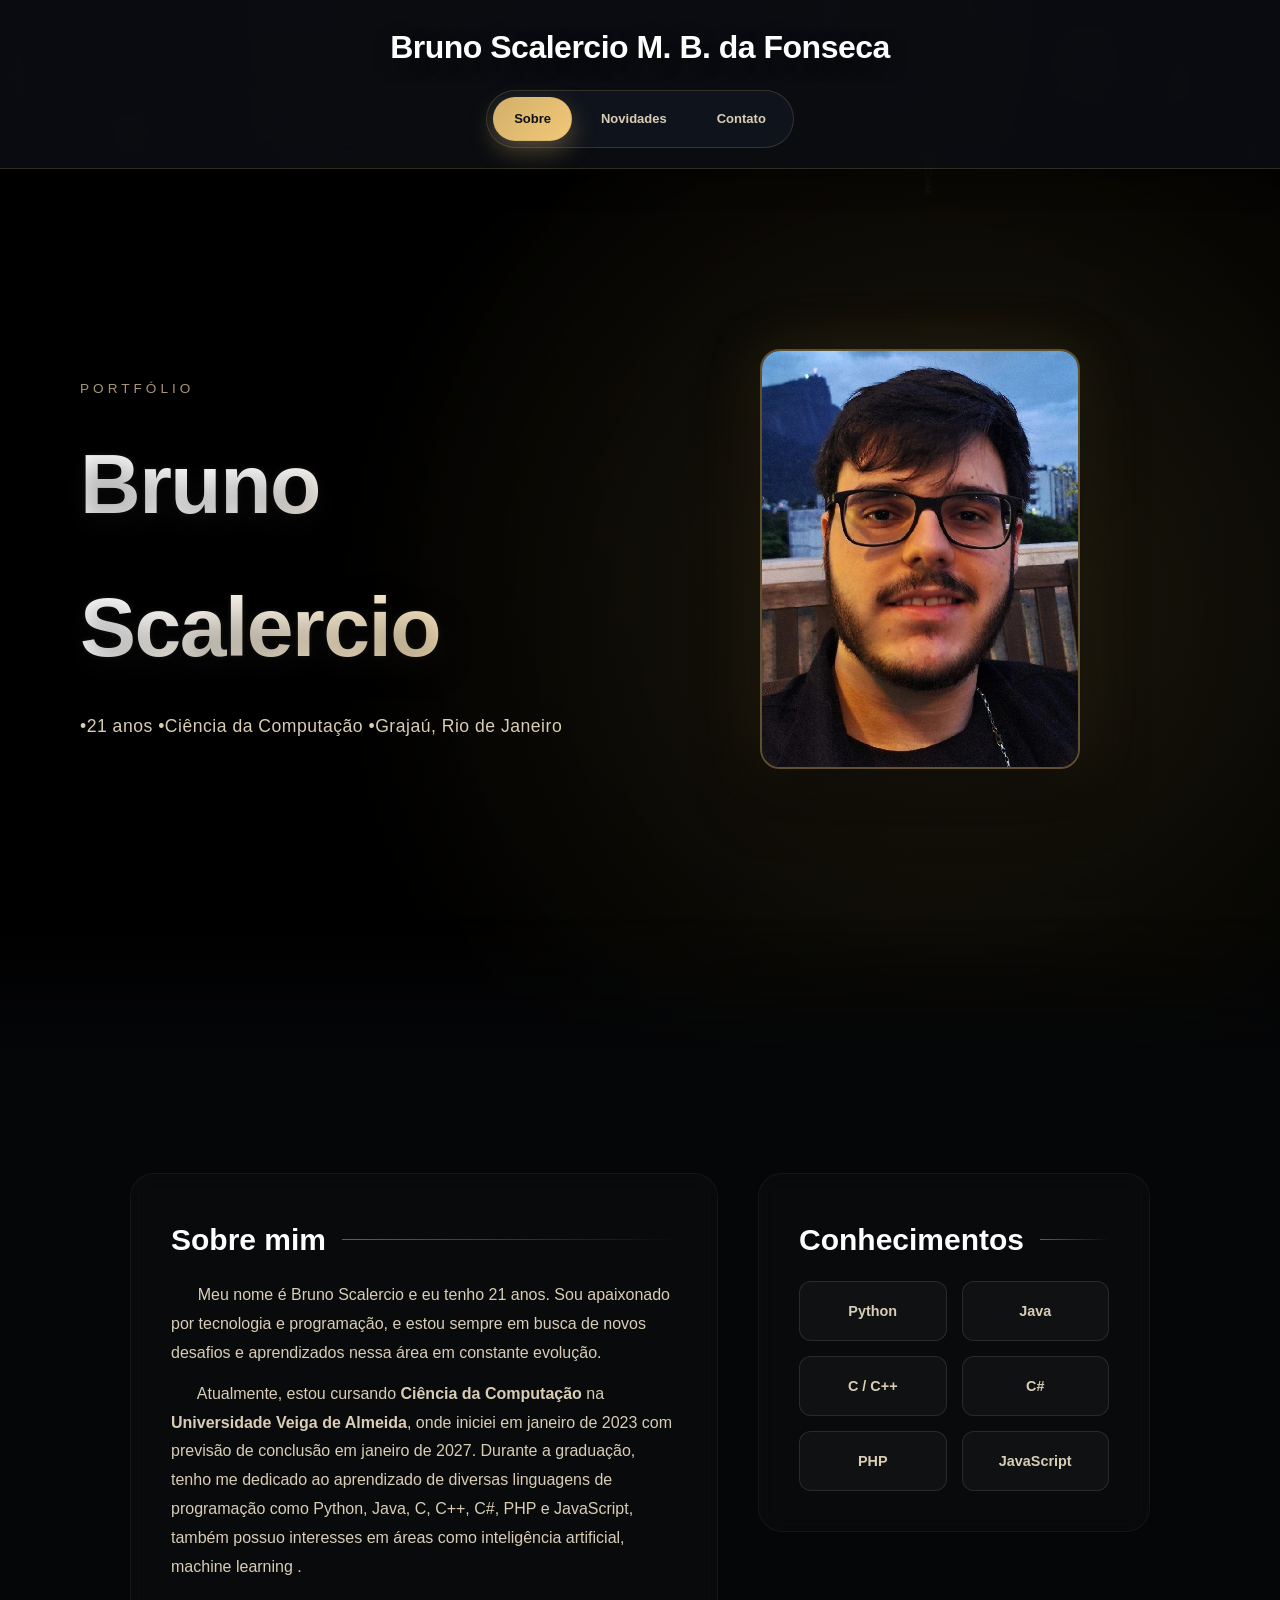
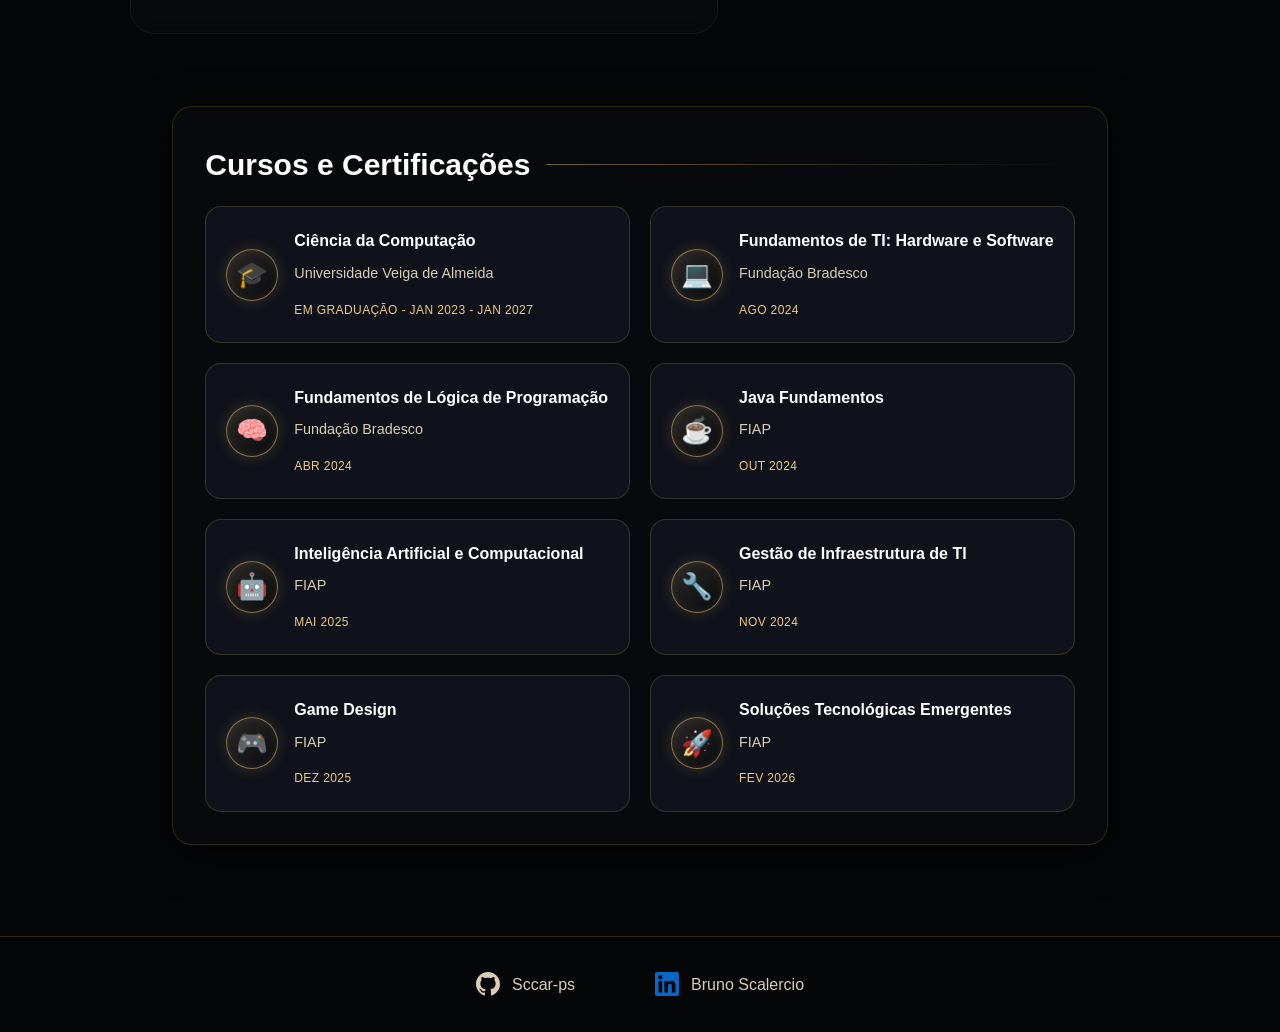
==== index.html @ e0682676 "Update 1.5.1" ====
<!DOCTYPE html>
<html lang="pt-br" data-theme="dark">

<head>
  <meta charset="UTF-8">
  <meta http-equiv="X-UA-Compatible" content="IE=edge">
  <meta name="viewport" content="width=device-width, initial-scale=1.0">
  <title>Bruno Scalercio - Portfolio</title>
  <link rel="shortcut icon" href="favicon-16x16.png" type="image/png">
  <link rel="stylesheet" href="style.css?v=20260205">
 </head>

<body>
  <header>
    <div class="header-inner">
      <h1>Bruno Scalercio M. B. da Fonseca</h1>
      <button class="nav-toggle" type="button" aria-controls="primary-nav" aria-expanded="false">
        <span class="nav-toggle-bar"></span>
        <span class="nav-toggle-bar"></span>
        <span class="nav-toggle-bar"></span>
        <span class="sr-only">Abrir menu</span>
      </button>
    </div>
    <nav>
      <ul id="primary-nav">
        <li><a class="index2" href="index.html">Sobre</a></li>
        <li><a href="index2.html">Novidades</a></li>
        <li><a href="index3.html">Contato</a></li>
      </ul>
    </nav>
  </header>

  <main class="page">
    <section class="hero-full" id="topo">
      <div class="hero-left">
        <p class="hero-eyebrow">Portfólio</p>
        <h2 class="hero-title">Bruno Scalercio</h2>
        <p class="hero-subtitle">•21 anos •Ciência da Computação •Grajaú, Rio de Janeiro</p>
      </div>
      <div class="hero-right">
        <img src="BRUNOOOO.jpg" alt="Minha Foto" loading="lazy" decoding="async">
      </div>
    </section>

    <div class="about-skills-grid">
    <section class="panel" id="sobre">
      <div class="panel-header">
        <h2>Sobre mim</h2>
        <span class="panel-line"></span>
      </div>
      <div class="about-text-only">
        <p>
          &nbsp;&nbsp;&nbsp;&nbsp;&nbsp; Meu nome é Bruno Scalercio e eu tenho 21 anos. Sou apaixonado por tecnologia e programação, e estou sempre em busca de novos desafios e aprendizados nessa área em constante evolução.
        </p>
        <p>
          &nbsp;&nbsp;&nbsp;&nbsp;&nbsp; Atualmente, estou cursando <strong>Ciência da Computação</strong> na <strong>Universidade Veiga de Almeida</strong>, onde iniciei em janeiro de 2023 com previsão de conclusão em janeiro de 2027. Durante a graduação, tenho me dedicado ao aprendizado de diversas linguagens de programação como Python, Java, C, C++, C#, PHP e JavaScript, também possuo interesses em áreas como inteligência artificial, machine learning .
        </p>
      </div>
    </section>

    <section class="panel" id="habilidades">
      <div class="panel-header">
        <h2>Conhecimentos</h2>
        <span class="panel-line"></span>
      </div>
      <div class="tech-grid">
        <div class="tech-item">Python</div>
        <div class="tech-item">Java</div>
        <div class="tech-item">C / C++</div>
        <div class="tech-item">C#</div>
        <div class="tech-item">PHP</div>
        <div class="tech-item">JavaScript</div>
      </div>
    </section>
    </div>

    <section class="panel" id="servicos">
      <div class="panel-header">
        <h2>Cursos e Certificações</h2>
        <span class="panel-line"></span>
      </div>
      <div class="services-grid">
        <div class="service-card">
          <div class="service-icon">🎓</div>
          <div>
            <h3>Ciência da Computação</h3>
            <p>Universidade Veiga de Almeida</p>
            <span class="service-tag">Em Graduação - Jan 2023 - Jan 2027</span>
          </div>
        </div>
        <div class="service-card">
          <div class="service-icon">💻</div>
          <div>
            <h3>Fundamentos de TI: Hardware e Software</h3>
            <p>Fundação Bradesco</p>
            <span class="service-tag">Ago 2024</span>
          </div>
        </div>
        <div class="service-card">
          <div class="service-icon">🧠</div>
          <div>
            <h3>Fundamentos de Lógica de Programação</h3>
            <p>Fundação Bradesco</p>
            <span class="service-tag">Abr 2024</span>
          </div>
        </div>
        <div class="service-card">
          <div class="service-icon">☕</div>
          <div>
            <h3>Java Fundamentos</h3>
            <p>FIAP</p>
            <span class="service-tag">Out 2024</span>
          </div>
        </div>
        <div class="service-card">
          <div class="service-icon">🤖</div>
          <div>
            <h3>Inteligência Artificial e Computacional</h3>
            <p>FIAP</p>
            <span class="service-tag">Mai 2025</span>
          </div>
        </div>
        <div class="service-card">
          <div class="service-icon">🔧</div>
          <div>
            <h3>Gestão de Infraestrutura de TI</h3>
            <p>FIAP</p>
            <span class="service-tag">Nov 2024</span>
          </div>
        </div>
        <div class="service-card">
          <div class="service-icon">🎮</div>
          <div>
            <h3>Game Design</h3>
            <p>FIAP</p>
            <span class="service-tag">Dez 2025</span>
          </div>
        </div>
        <div class="service-card">
          <div class="service-icon">🚀</div>
          <div>
            <h3>Soluções Tecnológicas Emergentes</h3>
            <p>FIAP</p>
            <span class="service-tag">Fev 2026</span>
          </div>
        </div>
      </div>
    </section>
  </main>

  <footer class="social-footer">
    <div class="footer-content">
      <a target="_blank" href="https://github.com/Sccar-ps" class="social-link">
        <svg width="24" height="24" viewBox="0 0 24 24" fill="currentColor"><path d="M12 0c-6.626 0-12 5.373-12 12 0 5.302 3.438 9.8 8.207 11.387.599.111.793-.261.793-.577v-2.234c-3.338.726-4.033-1.416-4.033-1.416-.546-1.387-1.333-1.756-1.333-1.756-1.089-.745.083-.729.083-.729 1.205.084 1.839 1.237 1.839 1.237 1.07 1.834 2.807 1.304 3.492.997.107-.775.418-1.305.762-1.604-2.665-.305-5.467-1.334-5.467-5.931 0-1.311.469-2.381 1.236-3.221-.124-.303-.535-1.524.117-3.176 0 0 1.008-.322 3.301 1.23.957-.266 1.983-.399 3.003-.404 1.02.005 2.047.138 3.006.404 2.291-1.552 3.297-1.23 3.297-1.23.653 1.653.242 2.874.118 3.176.77.84 1.235 1.911 1.235 3.221 0 4.609-2.807 5.624-5.479 5.921.43.372.823 1.102.823 2.222v3.293c0 .319.192.694.801.576 4.765-1.589 8.199-6.086 8.199-11.386 0-6.627-5.373-12-12-12z"/></svg>
        <span>Sccar-ps</span>
      </a>
      <a target="_blank" href="https://www.linkedin.com/in/bruno-scalercio-30b161272/" class="social-link">
        <svg width="24" height="24" viewBox="0 0 24 24" fill="#0A66C2"><path d="M20.447 20.452h-3.554v-5.569c0-1.328-.027-3.037-1.852-3.037-1.853 0-2.136 1.445-2.136 2.939v5.667H9.351V9h3.414v1.561h.046c.477-.9 1.637-1.85 3.37-1.85 3.601 0 4.267 2.37 4.267 5.455v6.286zM5.337 7.433c-1.144 0-2.063-.926-2.063-2.065 0-1.138.92-2.063 2.063-2.063 1.14 0 2.064.925 2.064 2.063 0 1.139-.925 2.065-2.064 2.065zm1.782 13.019H3.555V9h3.564v11.452zM22.225 0H1.771C.792 0 0 .774 0 1.729v20.542C0 23.227.792 24 1.771 24h20.451C23.2 24 24 23.227 24 22.271V1.729C24 .774 23.2 0 22.222 0h.003z"/></svg>
        <span>Bruno Scalercio</span>
      </a>
    </div>
  </footer>
  <script src="script.js?v=20260205"></script>
</body>
<!-- BRUNO SCALERCIO MARQUES BORGES DA FONSECA - 1230112185-->
</html>
---- style.css ----
*{
  box-sizing: border-box;
  margin:0;
  padding:0;
}

:root {
  /* Dark Theme Default Values */
  --bg: #050608;
  --surface: #0d1016;
  --surface-muted: #131822;
  --text: #f7f4ed;
  --text-light: #d9cdb6;
  --muted: #a89574;
  --primary: #d2b06a;
  --primary-strong: #f0c97e;
  --primary-soft: rgba(210, 176, 106, 0.15);
  --accent: #f2c879;
  --accent-soft: rgba(242, 200, 121, 0.15);
  --secondary: #c7a86a;
  --secondary-soft: rgba(199, 168, 106, 0.18);
  --success: #10b981;
  --warning: #f59e0b;
  --shadow-sm: 0 1px 2px rgba(0, 0, 0, 0.4);
  --shadow: 0 14px 40px rgba(0, 0, 0, 0.5);
  --shadow-lg: 0 24px 60px rgba(0, 0, 0, 0.6);
  --border: rgba(210, 176, 106, 0.2);
  --radius: 14px;
  --radius-lg: 20px;
  --radius-pill: 999px;
  --max-width: 1100px;
  --space: 24px;
}

body {
  font-family: 'Inter', -apple-system, BlinkMacSystemFont, 'Segoe UI', 'Roboto', sans-serif;
  margin: 0;
  padding: 0;
  background: radial-gradient(circle at top, rgba(210, 176, 106, 0.08), transparent 40%), var(--bg);
  color: var(--text);
  line-height: 1.7;
  min-height: 100vh;
  position: relative;
  overflow-x: hidden;
}

/* Garante que o conteúdo fique acima do canvas */
.layout, main, aside, section, fieldset, .barra, footer {
  position: relative;
  z-index: 1;
}

/* Matrix Rain Background */
#matrix-canvas {
  position: fixed;
  top: 0;
  left: 0;
  width: 100%;
  height: 100%;
  z-index: 0;
  opacity: 0.25;
  pointer-events: none;
}

[data-theme="dark"] #matrix-canvas {
  opacity: 0.2;
}

a {
  color: inherit;
  text-decoration: none;
}

ul {
  list-style: none;
  margin: 0;
  padding: 0;
}

header {
  background: rgba(10, 12, 18, 0.85);
  padding: 20px 24px;
  text-align: center;
  box-shadow: 0 6px 30px rgba(0, 0, 0, 0.4);
  position: sticky;
  top: 0;
  width: 100%;
  z-index: 50;
  border-bottom: 1px solid var(--border);
  backdrop-filter: blur(14px);
  -webkit-backdrop-filter: blur(14px);
}

.index2 {
  background: linear-gradient(135deg, var(--primary) 0%, var(--accent) 100%);
  color: #111111 !important;
  box-shadow: 0 10px 24px rgba(210, 176, 106, 0.35);
  border: 1px solid rgba(210, 176, 106, 0.45);
}

.index2::before {
  display: none;
}

.index2:hover {
  background: linear-gradient(135deg, var(--primary-strong) 0%, var(--accent) 100%);
  color: #111111 !important;
  transform: translateY(-2px) scale(1.02);
  box-shadow: 0 14px 28px rgba(210, 176, 106, 0.4);
}

header h1 {
  margin: 0;
  font-size: clamp(20px, 3vw, 32px);
  font-weight: 800;
  color: #ffffff;
  letter-spacing: -0.5px;
  text-shadow: 0 6px 20px rgba(0, 0, 0, 0.4);
}

.header-inner {
  display: flex;
  align-items: center;
  justify-content: center;
  gap: 16px;
  position: relative;
  max-width: var(--max-width);
  margin: 0 auto;
}

.nav-toggle {
  display: none;
  align-items: center;
  justify-content: center;
  gap: 6px;
  flex-direction: column;
  width: 44px;
  height: 44px;
  border-radius: var(--radius-pill);
  border: 1px solid var(--border);
  background: rgba(19, 24, 34, 0.7);
  color: var(--text);
  cursor: pointer;
  transition: all 0.25s ease;
  position: absolute;
  right: 0;
  top: 50%;
  transform: translateY(-50%);
}

.nav-toggle:hover {
  border-color: rgba(210, 176, 106, 0.45);
  box-shadow: var(--shadow-sm);
}

.nav-toggle-bar {
  display: block;
  width: 18px;
  height: 2px;
  background: var(--text-light);
  border-radius: var(--radius-pill);
  transition: transform 0.25s ease, opacity 0.25s ease;
}

.sr-only {
  position: absolute;
  width: 1px;
  height: 1px;
  padding: 0;
  margin: -1px;
  overflow: hidden;
  clip: rect(0, 0, 0, 0);
  border: 0;
}

nav ul {
  margin-top: 16px;
  display: flex;
  justify-content: center;
  align-items: center;
  gap: 8px;
  flex-wrap: wrap;
  padding: 6px;
  background: rgba(19, 24, 34, 0.7);
  border-radius: var(--radius-pill);
  border: 1px solid var(--border);
  width: fit-content;
  margin-left: auto;
  margin-right: auto;
}

nav li {
  margin: 0;
}

nav a {
  font-weight: 600;
  font-size: 13px;
  color: var(--text-light);
  padding: 10px 20px;
  border-radius: var(--radius-pill);
  background: transparent;
  border: 1px solid transparent;
  transition: all 0.25s ease;
  position: relative;
  display: inline-block;
}

nav a:hover {
  color: var(--primary);
  background-color: rgba(210, 176, 106, 0.12);
  border-color: rgba(210, 176, 106, 0.35);
  box-shadow: var(--shadow-sm);
  cursor: pointer;
  transform: translateY(-1px);
}


fieldset {
  border: 1px solid var(--border);
  border-radius: var(--radius-lg);
  padding: 28px;
  width: 100%;
  max-width: 800px;
  background: var(--surface);
  box-shadow: var(--shadow);
  transition: all 0.3s ease;
  min-height: auto;
}

fieldset:hover {
  box-shadow: var(--shadow-lg);
}

legend {
  font-size: 18px;
  font-weight: 700;
  padding: 0 12px;
  color: var(--text);
}


.barra {
  background: linear-gradient(180deg, var(--surface) 0%, var(--primary-soft) 100%);
  padding: 24px;
  width: 100%;
  margin: 0;
  border-radius: var(--radius-lg);
  box-shadow: var(--shadow);
  border: 1px solid var(--border);
  transition: all 0.3s ease;
  text-align: center;
  position: sticky;
  top: 100px;
}

.barra:hover {
  transform: translateY(-4px);
  box-shadow: var(--shadow-lg);
  border-color: var(--primary);
}

.barra h2 {
  font-size: 1.25rem;
  margin: 12px 0 8px;
  color: var(--text);
  font-weight: 700;
}

.barra p {
  color: var(--text-light);
  font-size: 0.95rem;
  margin: 6px 0;
}


.profile {
  display: block;
  margin: 0 auto 16px;
  width: 150px;
  height: 150px;
  border-radius: 50%;
  object-fit: cover;
  border: 4px solid transparent;
  background: linear-gradient(var(--surface), var(--surface)) padding-box,
              linear-gradient(135deg, var(--primary), var(--accent)) border-box;
  transition: all 0.3s ease;
  box-shadow: var(--shadow);
}

.profile:hover {
  transform: scale(1.06);
  box-shadow: var(--shadow-lg);
}

main {
  max-width: 100%;
  margin: 0;
  padding: 0;
  display: flex;
  flex-direction: column;
  align-items: center;
}

.layout {
  display: grid;
  grid-template-columns: 280px 1fr;
  gap: var(--space);
  max-width: var(--max-width);
  margin: 28px auto 90px;
  padding: 0 20px;
  align-items: start;
}

.page {
  max-width: var(--max-width);
  margin: 28px auto 90px;
  padding: 0 20px;
  display: flex;
  flex-direction: column;
  gap: 32px;
}

.hero-full {
  display: grid;
  grid-template-columns: 1fr 1fr;
  align-items: center;
  min-height: 100vh;
  padding: 0 80px 120px 80px;
  background: radial-gradient(circle at 75% 50%, rgba(60, 50, 20, 0.4) 0%, #000000 60%);
  border-radius: 0;
  margin-left: calc(-50vw + 50%);
  margin-right: calc(-50vw + 50%);
  margin-top: -28px;
  margin-bottom: 32px;
  width: 100vw;
  position: relative;
  left: 0;
}

.hero-full::after {
  content: '';
  position: absolute;
  bottom: 0;
  left: 0;
  width: 100%;
  height: 150px;
  background: linear-gradient(to bottom, transparent, var(--bg));
  backdrop-filter: blur(4px);
  -webkit-backdrop-filter: blur(4px);
  pointer-events: none;
  z-index: 1;
}

.hero-left {
  display: flex;
  flex-direction: column;
  justify-content: center;
  gap: 12px;
}

.hero-right {
  display: flex;
  justify-content: center;
  align-items: center;
}

.hero-right img {
  width: 320px;
  height: 420px;
  object-fit: cover;
  object-position: center top;
  border-radius: 20px;
  border: 2px solid rgba(210, 176, 106, 0.4);
  box-shadow: 0 24px 60px rgba(0, 0, 0, 0.6), 0 0 60px rgba(210, 176, 106, 0.15);
}

.hero-full .hero-eyebrow {
  text-transform: uppercase;
  letter-spacing: 4px;
  font-size: 0.85rem;
  color: var(--muted);
  margin: 0;
}

.hero-full .hero-title {
  font-size: clamp(48px, 9vw, 84px);
  margin: 0;
  font-weight: 800;
  color: #ffffff;
  letter-spacing: -1.5px;
  background: linear-gradient(135deg, #ffffff 30%, #f0c97e 100%);
  -webkit-background-clip: text;
  -webkit-text-fill-color: transparent;
  background-clip: text;
  text-shadow: 0 10px 30px rgba(0, 0, 0, 0.5);
  filter: drop-shadow(0 0 2px rgba(255, 255, 255, 0.1));
}

.hero-full .hero-subtitle {
  margin: 0;
  color: var(--text-light);
  font-size: 1.1rem;
  letter-spacing: 0.5px;
}

.hero {
  display: grid;
  grid-template-columns: 1fr auto;
  gap: 48px;
  align-items: center;
  padding: 48px;
  border-radius: 24px;
  background: linear-gradient(145deg, rgba(15, 18, 26, 0.92), rgba(8, 9, 12, 0.96));
  border: 1px solid rgba(210, 176, 106, 0.25);
  box-shadow: var(--shadow-lg);
}

.hero-content {
  display: flex;
  flex-direction: column;
  gap: 12px;
}

.hero-eyebrow {
  text-transform: uppercase;
  letter-spacing: 3px;
  font-size: 0.8rem;
  color: var(--muted);
  margin: 0;
}

.hero-title {
  font-size: clamp(32px, 5vw, 52px);
  margin: 0;
  font-weight: 800;
  color: #ffffff;
}

.hero-subtitle {
  margin: 0;
  color: var(--text-light);
  font-size: 1rem;
}

.hero-portrait {
  display: flex;
  justify-content: center;
  align-items: center;
}

.hero-portrait img {
  width: 240px;
  height: 300px;
  object-fit: cover;
  object-position: center top;
  border-radius: 20px;
  border: 2px solid rgba(210, 176, 106, 0.4);
  box-shadow: 0 20px 50px rgba(0, 0, 0, 0.5), 0 0 40px rgba(210, 176, 106, 0.1);
  filter: contrast(1.05) saturate(1.05);
}

.panel {
  background: rgba(10, 11, 14, 0.85);
  border: 1px solid rgba(255, 215, 0, 0.15);
  border-radius: 20px;
  padding: 32px;
  box-shadow: 0 10px 40px rgba(0, 0, 0, 0.6);
  backdrop-filter: blur(10px);
  -webkit-backdrop-filter: blur(10px);
}

.about-content {
  display: grid;
  grid-template-columns: auto 1fr;
  gap: 32px;
  align-items: start;
}

.about-photo {
  display: flex;
  justify-content: center;
}

.about-photo img {
  width: 200px;
  height: 260px;
  object-fit: cover;
  object-position: center top;
  border-radius: 16px;
  border: 2px solid rgba(210, 176, 106, 0.35);
  box-shadow: 0 16px 40px rgba(0, 0, 0, 0.4);
}

.about-text p {
  color: var(--text-light);
  margin-bottom: 12px;
}

.panel-header {
  display: flex;
  align-items: center;
  gap: 16px;
  margin-bottom: 16px;
}

.panel-header h2 {
  margin: 0;
  font-size: clamp(22px, 2.4vw, 30px);
  color: #ffffff;
}

.panel-line {
  flex: 1;
  height: 1px;
  background: linear-gradient(90deg, rgba(210, 176, 106, 0.5), transparent);
}

.panel-body p {
  color: var(--text-light);
}

.services-grid {
  display: grid;
  grid-template-columns: repeat(2, 1fr);
  gap: 20px;
}

.service-card {
  display: grid;
  grid-template-columns: auto 1fr;
  gap: 16px;
  padding: 20px;
  background: rgba(19, 24, 34, 0.7);
  border: 1px solid rgba(210, 176, 106, 0.2);
  border-radius: 16px;
  transition: transform 0.2s ease, border-color 0.2s ease, box-shadow 0.2s ease;
  align-items: center;
}

.service-card h3 {
  margin: 0 0 6px;
  color: #ffffff;
  font-size: 1rem;
}

.service-card p {
  margin: 0 0 8px;
  color: var(--text-light);
  font-size: 0.9rem;
}

.service-card:hover {
  transform: translateY(-4px);
  border-color: rgba(210, 176, 106, 0.45);
  box-shadow: var(--shadow);
}

.service-icon {
  width: 52px;
  height: 52px;
  border-radius: 50%;
  display: flex;
  align-items: center;
  justify-content: center;
  background: linear-gradient(135deg, rgba(210, 176, 106, 0.15), rgba(0, 0, 0, 0.4));
  border: 1px solid rgba(210, 176, 106, 0.6);
  box-shadow: 0 0 15px rgba(210, 176, 106, 0.2), inset 0 0 10px rgba(210, 176, 106, 0.1);
  font-size: 1.6rem;
  color: #ffffff;
}

.service-tag {
  display: inline-block;
  font-size: 0.75rem;
  letter-spacing: 0.4px;
  text-transform: uppercase;
  color: var(--primary-strong);
}

.skills {
  display: grid;
  grid-template-columns: repeat(2, 1fr);
  gap: 20px 32px;
}

.skill {
  display: flex;
  flex-direction: column;
  gap: 10px;
  color: var(--text-light);
  font-size: 0.95rem;
}

.skill-bar {
  width: 100%;
  height: 6px;
  border-radius: 999px;
  background: rgba(255, 255, 255, 0.05);
  overflow: hidden;
  border: 1px solid rgba(210, 176, 106, 0.15);
  box-shadow: inset 0 1px 3px rgba(0, 0, 0, 0.5);
}

.skill-bar span {
  display: block;
  height: 100%;
  border-radius: 999px;
  background: linear-gradient(90deg, #b8860b, #ffd700, #fffacd);
  box-shadow: 0 0 15px rgba(255, 215, 0, 0.6);
  position: relative;
}

.skill-bar span::after {
  content: '';
  position: absolute;
  top: 0;
  right: 0;
  bottom: 0;
  width: 100%;
  background: linear-gradient(90deg, transparent, rgba(255, 255, 255, 0.4), transparent);
  transform: translateX(-100%);
  animation: shimmer 2s infinite;
}

@keyframes shimmer {
  100% {
    transform: translateX(100%);
  }
}

.layout.single {
  grid-template-columns: 1fr;
}

.layout aside,
.layout main,
.layout section,
.layout > * {
  width: 100%;
}

.intro-card {
  background: var(--surface);
  padding: 24px;
  border-radius: var(--radius-lg);
  box-shadow: var(--shadow);
  border: 1px solid var(--border);
  width: 100%;
  max-width: 800px;
  margin: 0 auto;
}

.intro-title {
  text-align: center;
  font-weight: 700;
  font-size: 1.2rem;
  margin-bottom: 14px;
  color: var(--text);
}

.intro-text {
  font-size: 0.95rem;
  color: var(--text-light);
  line-height: 1.8;
  position: relative;
  z-index: 1;
}

.card--spaced {
  margin-top: 24px;
}

section u a {
  color: rgb(0, 0, 255);
}

section {
  margin-bottom: 1px;
}

section h2 {
  margin: 0 0 12px;
  padding: 0;
  width: auto;
  font-size: clamp(22px, 2.2vw, 30px);
  color: var(--text);
}

section p {
  font-size: 1rem;
  color: var(--text);
}

section img {
  width: 30px;
  height: 30px;
}

.ficha {
  display: flex;
  flex-wrap: wrap;
  list-style: none;
  margin: 0;
  padding: 6px;
  gap: 8px;
  background: rgba(19, 24, 34, 0.7);
  border: 1px solid rgba(210, 176, 106, 0.2);
  border-radius: var(--radius);
}

.aba {
  border-radius: var(--radius);
  background-color: transparent;
  border: none;
  cursor: pointer;
  transition: all 0.2s ease;
}

.aba a {
  display: block;
  padding: 10px 18px;
  min-width: 120px;
  text-align: center;
  font-weight: 600;
  font-size: 13px;
  color: var(--muted);
  text-decoration: none;
  border-radius: var(--radius);
  transition: all 0.2s ease;
}

.aba:hover a {
  color: var(--primary);
  background: rgba(210, 176, 106, 0.12);
  box-shadow: var(--shadow-sm);
}

#index2 {
  border: none;
}

#ativo {
  background: rgba(210, 176, 106, 0.2);
  box-shadow: var(--shadow-sm);
}

#ativo a {
  color: var(--primary) !important;
  font-weight: 700;
}

#ativo:hover {
  background: rgba(210, 176, 106, 0.25);
}
#contato {
  margin: 0;
  text-align: center;
  background: rgba(12, 14, 20, 0.92);
  padding: 32px;
  border-radius: var(--radius-lg);
  box-shadow: var(--shadow);
  border: 1px solid rgba(210, 176, 106, 0.2);
}

#contato h2 {
  color: var(--text);
  margin-bottom: 24px;
}

#contato p {
  display: flex;
  align-items: center;
  justify-content: center;
  gap: 12px;
  margin: 16px 0;
  font-size: 1.05rem;
}

#contato .contact-link {
  display: inline-flex;
  align-items: center;
  gap: 12px;
  padding: 12px 24px;
  background: rgba(19, 24, 34, 0.7);
  border-radius: var(--radius-pill);
  border: 1px solid rgba(210, 176, 106, 0.2);
  transition: all 0.3s ease;
}

#contato .contact-link:hover {
  background: rgba(210, 176, 106, 0.12);
  border-color: rgba(210, 176, 106, 0.45);
  transform: translateY(-2px);
  box-shadow: var(--shadow);
}

#contato hr {
  border: none;
  height: 1px;
  background: linear-gradient(90deg, transparent, var(--border), transparent);
  margin: 20px 0;
}

#contato img {
  transition: all 0.2s ease;
  width: 28px;
  height: 28px;
}

#contato a:hover img {
  transform: scale(1.1) rotate(5deg);
}

footer {
  background: rgba(10, 12, 18, 0.9);
  padding: 18px 16px;
  text-align: center;
  color: var(--text-light);
  font-size: 14px;
  font-family: 'Inter', sans-serif;
  border-top: 1px solid rgba(210, 176, 106, 0.2);
  display: flex;
  align-items: center;
  justify-content: center;
  gap: 12px;
  flex-wrap: wrap;
}

footer a {
  display: inline-flex;
  align-items: center;
  gap: 8px;
  padding: 8px 16px;
  border-radius: var(--radius-pill);
  transition: all 0.2s ease;
  color: var(--text-light);
}

footer a:hover {
  background: rgba(210, 176, 106, 0.12);
  color: var(--primary);
  transform: translateY(-2px);
}

footer img {
  width: 24px;
  height: 24px;
  transition: transform 0.2s ease;
}

footer a:hover img {
  transform: scale(1.15) rotate(5deg);
}

.entertolink img:hover {
  transform: scale(1.15);
}

@media only screen and (max-width: 900px) {
  .layout {
    grid-template-columns: 1fr;
  }

  .hero-full {
    grid-template-columns: 1fr;
    min-height: 100vh;
    padding: 60px 24px 120px 24px;
    margin-left: calc(-50vw + 50%);
    margin-right: calc(-50vw + 50%);
    margin-top: -16px;
    margin-bottom: 24px;
    width: 100vw;
    text-align: center;
    background: radial-gradient(circle at 50% 30%, rgba(60, 50, 20, 0.4) 0%, #000000 60%);
  }

  .hero-left {
    align-items: center;
    order: 2;
  }

  .hero-right {
    order: 1;
    margin-bottom: 32px;
  }

  .hero-right img {
    width: 220px;
    height: 290px;
  }

  .about-content {
    grid-template-columns: 1fr;
    text-align: center;
  }

  .about-photo {
    order: -1;
  }

  .about-photo img {
    width: 180px;
    height: 230px;
  }

  .hero {
    grid-template-columns: 1fr;
    text-align: center;
    padding: 32px;
    gap: 28px;
  }

  .hero-portrait {
    order: -1;
  }

  .hero-portrait img {
    width: 200px;
    height: 250px;
  }

  .profile {
    width: 140px;
    height: 140px;
  }
  
  .barra {
    position: relative;
    top: 0;
  }
}

@media only screen and (max-width: 768px) {
  :root {
    --space: 16px;
  }
  
  header {
    padding: 12px 10px;
  }
  
  header h1 {
    font-size: 16px;
    letter-spacing: -0.3px;
  }
  
  nav ul {
    gap: 4px;
    padding: 4px;
    margin-top: 10px;
    width: 100%;
    flex-direction: column;
    align-items: stretch;
    max-height: 0;
    overflow: hidden;
    opacity: 0;
    pointer-events: none;
    transition: max-height 0.3s ease, opacity 0.3s ease;
  }

  body.nav-open nav ul {
    max-height: 240px;
    opacity: 1;
    pointer-events: auto;
  }

  nav a {
    display: block;
    text-align: center;
  }

  .nav-toggle {
    display: inline-flex;
  }
  
  nav a {
    font-size: 11px;
    padding: 7px 12px;
  }
  
  .index2 {
    padding: 7px 12px;
  }
  
  .layout {
    padding: 0 12px;
    margin: 16px auto 80px;
    gap: 16px;
  }

  .page {
    padding: 0 12px;
    margin: 16px auto 80px;
    gap: 20px;
  }

  .hero {
    padding: 24px;
  }

  .services-grid {
    grid-template-columns: 1fr;
  }

  .skills {
    grid-template-columns: 1fr;
    gap: 16px;
  }
  
  fieldset {
    padding: 20px 16px;
  }
  
  legend {
    font-size: 16px;
  }
  
  .barra {
    padding: 20px 16px;
  }
  
  .barra h2 {
    font-size: 1.1rem;
  }
  
  .barra p {
    font-size: 0.9rem;
  }
  
  .profile {
    width: 120px;
    height: 120px;
  }
  
  .intro-card {
    padding: 16px;
  }
  
  .intro-title {
    font-size: 1rem;
  }
  
  .intro-text {
    font-size: 0.9rem;
  }
  
  section p {
    font-size: 0.9rem;
  }
  
  /* Tabs mobile */
  .ficha {
    flex-direction: column;
    gap: 4px;
    padding: 4px;
  }
  
  .aba a {
    padding: 8px 12px;
    min-width: auto;
    font-size: 12px;
  }
  
  .tab-content {
    height: auto;
    min-height: 300px;
  }
  
  .tab-content p {
    padding-bottom: 60px;
  }
  
  /* Badge mobile */
  .badge {
    position: relative;
    bottom: auto;
    right: auto;
    margin-top: 16px;
    display: block;
    width: fit-content;
  }
  
  /* Cursos mobile */
  .curso-card {
    padding: 16px;
    flex-direction: column;
    text-align: center;
  }
  
  .curso-link {
    flex-direction: column;
    text-align: center;
  }
  
  .curso-icon {
    width: 48px;
    height: 48px;
    font-size: 1.5rem;
  }
  
  .curso-info h3 {
    font-size: 0.95rem;
  }
  
  .curso-badge {
    margin-top: 8px;
  }
  
  /* Contato mobile */
  #contato {
    padding: 20px 16px;
  }
  
  #contato .contact-link {
    padding: 10px 16px;
    font-size: 0.9rem;
  }
  
  /* Footer mobile */
  footer {
    padding: 16px 12px;
    flex-direction: column;
    gap: 8px;
  }
  
  footer a {
    padding: 6px 12px;
    font-size: 13px;
  }
  
  /* Theme toggle mobile */
  .theme-toggle {
    width: 44px;
    height: 44px;
    bottom: 16px;
    right: 16px;
  }
  
  .theme-toggle svg {
    width: 20px;
    height: 20px;
  }
}

@media only screen and (max-width: 480px) {
  header {
    padding: 10px 8px;
  }
  
  header h1 {
    font-size: 14px;
    letter-spacing: -0.2px;
  }
  
  nav ul {
    gap: 3px;
    padding: 3px;
    margin-top: 8px;
  }
  
  nav a {
    font-size: 10px;
    padding: 6px 10px;
  }
  
  .index2 {
    padding: 6px 10px;
  }

  .nav-toggle {
    width: 40px;
    height: 40px;
  }
  
  .layout {
    padding: 0 10px;
  }
  
  fieldset {
    padding: 16px 12px;
  }
  
  .profile {
    width: 100px;
    height: 100px;
  }
  
  .barra h2 {
    font-size: 1rem;
  }
  
  .tab-content p {
    font-size: 0.85rem;
    line-height: 1.7;
  }
  
  .curso-info h3 {
    font-size: 0.9rem;
  }
  
  .curso-instituicao, .curso-data {
    font-size: 0.8rem;
  }
}

/* Badges Modernos */
.badge {
  display: inline-block;
  padding: 8px 16px;
  border-radius: 999px;
  font-size: 13px;
  font-weight: 600;
  text-align: center;
  letter-spacing: 0.3px;
  box-shadow: var(--shadow-sm);
  transition: all 0.2s ease;
  position: absolute;
  right: 12px;
  bottom: 20px; /* Moved inside to fit fixed height container */
  margin: 0;
  z-index: 10;
}

.badge:hover {
  transform: translateY(-2px);
  box-shadow: var(--shadow);
}

.badge-progress {
  background: #fff7ed;
  color: #9a3412;
  border: 1px solid #fed7aa;
}

.badge-todo {
  background: #eff6ff;
  color: #1d4ed8;
  border: 1px solid #bfdbfe;
}

.badge-idea {
  background: #f5f3ff;
  color: #6d28d9;
  border: 1px solid #ddd6fe;
}

/* Dark mode badge adjustments */
[data-theme="dark"] .badge-progress {
  background: #431407;
  color: #fdba74;
  border-color: #9a3412;
}

[data-theme="dark"] .badge-todo {
  background: #1e3a8a;
  color: #93c5fd;
  border-color: #1d4ed8;
}

[data-theme="dark"] .badge-idea {
  background: #4c1d95;
  color: #c4b5fd;
  border-color: #6d28d9;
}

/* Seção de Cursos */
.cursos-section {
  margin-top: var(--space);
}

.cursos-grid {
  display: flex;
  flex-direction: column;
  gap: 16px;
}

.curso-card {
  display: flex;
  align-items: center;
  gap: 16px;
  padding: 20px;
  background: var(--surface-muted);
  border: 1px solid var(--border);
  border-radius: var(--radius);
  transition: all 0.3s ease;
}

.curso-card:hover {
  transform: translateX(8px);
  box-shadow: var(--shadow);
  border-color: var(--primary);
}

.curso-link {
  display: flex;
  align-items: center;
  gap: 16px;
  width: 100%;
  text-decoration: none;
  color: inherit;
}

.curso-icon {
  font-size: 2rem;
  width: 56px;
  height: 56px;
  display: flex;
  align-items: center;
  justify-content: center;
  background: var(--surface);
  border-radius: var(--radius);
  box-shadow: var(--shadow-sm);
}

.curso-info {
  flex: 1;
}

.curso-info h3 {
  margin: 0 0 4px;
  font-size: 1.05rem;
  font-weight: 600;
  color: var(--text);
}

.curso-instituicao {
  margin: 0;
  font-size: 0.9rem;
  color: var(--primary);
  font-weight: 500;
}

.curso-data {
  margin: 4px 0 0;
  font-size: 0.85rem;
  color: var(--muted);
}

.curso-badge {
  padding: 6px 14px;
  border-radius: var(--radius-pill);
  font-size: 12px;
  font-weight: 600;
  white-space: nowrap;
}

.curso-badge.concluido {
  background: #dcfce7;
  color: #166534;
  border: 1px solid #86efac;
}

.curso-badge.em-andamento {
  background: #fef3c7;
  color: #92400e;
  border: 1px solid #fcd34d;
}

[data-theme="dark"] .curso-badge.concluido {
  background: #14532d;
  color: #86efac;
  border-color: #166534;
}

[data-theme="dark"] .curso-badge.em-andamento {
  background: #78350f;
  color: #fcd34d;
  border-color: #92400e;
}

/* Melhorias de Tipografia */
section p {
  font-size: 1rem;
  color: var(--text-light);
  line-height: 1.8;
  margin-bottom: 12px;
}

section u {
  text-decoration: none;
  border-bottom: 2px solid var(--primary-soft);
  transition: border-color 0.2s ease;
}

section u:hover {
  border-bottom-color: var(--primary);
}

section u a {
  color: var(--primary);
  font-weight: 500;
  transition: color 0.2s ease;
}

section u a:hover {
  color: var(--accent);
}

/*BRUNO SCALERCIO MARQUES BORGES DA FONSECA-1230112185 */


/* Scripts Classes */
.fade-up-hidden { opacity: 0; transform: translateY(20px); transition: opacity 0.6s ease-out, transform 0.6s ease-out; }
.visible { opacity: 1; transform: translateY(0); }
.tab-content { 
  display: none; 
  opacity: 0; 
  transition: opacity 0.3s ease-in-out;
  height: 480px; /* Fixed height for consistency */
  padding: 0;
  position: relative;
  overflow-y: auto; /* Scroll if needed, but height should fit */
  overflow-x: hidden;
}
.tab-content p {
  margin: 0;
  padding-right: 2px;
  padding-bottom: 72px;
  box-sizing: border-box;
}
.active-content { opacity: 1; display: block; }
.fade-in { opacity: 1; }

/* Layout Grid for About and Skills */
.about-skills-grid {
  display: grid;
  grid-template-columns: 1.2fr 0.8fr; /* Gives more space to text */
  gap: 40px;
  width: 100%;
  max-width: 1400px;
  margin: 0 auto;
  padding: 40px 20px;
  align-items: start;
}

.about-skills-grid .panel {
  margin: 0;
  height: 100%;
  background: transparent;
  box-shadow: none;
  padding: 0;
}

/* Specific styling for the inner components to look like distinct cards if needed, 
   but user asked to separate them naturally. Let's give them a subtle background 
   only if they are separate cards, or keep them clean. 
   Given 'premium dark mode', glassmorphism or subtle borders are nice. */    

.about-skills-grid #sobre, 
.about-skills-grid #habilidades {
  background: rgba(255, 255, 255, 0.02);
  border: 1px solid rgba(255, 255, 255, 0.05);
  border-radius: 24px;
  padding: 40px;
  backdrop-filter: blur(10px);
}

.skills-vertical {
  display: flex;
  flex-direction: column;
  gap: 20px;
}

.skills-vertical .skill {
  background: rgba(255, 255, 255, 0.03);
  padding: 15px 20px;
  border-radius: 12px;
  border: 1px solid rgba(210, 176, 106, 0.1);
  transition: all 0.3s ease;
}

.skills-vertical .skill:hover {
  transform: translateX(5px);
  border-color: rgba(210, 176, 106, 0.4);
  background: rgba(210, 176, 106, 0.05);
}

.skills-vertical .skill span {
  display: block;
  margin-bottom: 8px;
  font-weight: 500;
  color: #fff;
}

@media (max-width: 900px) {
  .about-skills-grid {
    grid-template-columns: 1fr;
    gap: 30px;
  }
}


/* Make the Skills section sticky like a sidebar */
.about-skills-grid #habilidades {
  position: sticky;
  top: 120px; /* Adjust based on header height */
  height: fit-content;
}

/* Custom Scrollbar */
::-webkit-scrollbar {
  width: 10px;
}

::-webkit-scrollbar-track {
  background: var(--bg);
}

::-webkit-scrollbar-thumb {
  background: var(--muted);
  border-radius: 5px;
  border: 2px solid var(--bg);
}

::-webkit-scrollbar-thumb:hover {
  background: var(--primary);
}


/* Social Footer Bar */
.social-footer {
  width: 100%;
  background: var(--surface-muted); /* Darker background */
  border-top: 1px solid var(--border);
  padding: 24px 0;
  margin-top: 60px; /* Space from content */
  position: relative;
  z-index: 10;
}

[data-theme='dark'] .social-footer {
  background: #050608; /* Deep black to match hero/theme */
  border-color: rgba(210, 176, 106, 0.2);
}

.footer-content {
  display: flex;
  justify-content: center;
  align-items: center;
  gap: 40px;
  max-width: 1400px;
  margin: 0 auto;
  padding: 0 20px;
}

.social-link {
  display: flex;
  align-items: center;
  gap: 12px;
  font-size: 1rem;
  font-weight: 500;
  color: var(--text-light);
  padding: 10px 20px;
  border-radius: 50px;
  transition: all 0.3s ease;
  text-decoration: none;
}

.social-link:hover {
  background: rgba(210, 176, 106, 0.1);
  color: var(--primary);
  transform: translateY(-3px);
  box-shadow: 0 10px 20px -10px rgba(210, 176, 106, 0.3);
}

.social-link svg {
  transition: transform 0.3s ease;
}

.social-link:hover svg {
  transform: scale(1.1);
}


/* New Tech Grid Layout (Replacing Progress Bars) */
.tech-grid {
  display: grid;
  grid-template-columns: repeat(2, 1fr); /* 2 Columns for better sidebar fit */
  gap: 15px;
  width: 100%;
}

.tech-item {
  background: rgba(255, 255, 255, 0.03);
  border: 1px solid rgba(255, 255, 255, 0.1);
  border-radius: 12px; /* Soft edges */
  padding: 16px;
  text-align: center;
  color: var(--text-light);
  font-weight: 600;
  font-size: 0.9rem;
  transition: all 0.3s cubic-bezier(0.4, 0, 0.2, 1);
  position: relative;
  overflow: hidden;
  display: flex;
  align-items: center;
  justify-content: center;
  min-height: 60px;
}

.tech-item::before {
  content: '';
  position: absolute;
  top: 0;
  left: 0;
  width: 100%;
  height: 100%;
  background: linear-gradient(135deg, rgba(210, 176, 106, 0.2), transparent);
  opacity: 0;
  transition: opacity 0.3s ease;
}

.tech-item:hover {
  transform: translateY(-3px);
  border-color: var(--primary);
  color: var(--text);
  box-shadow: 0 4px 20px rgba(0,0,0,0.2);
  background: rgba(210, 176, 106, 0.05);
}

.tech-item:hover::before {
  opacity: 1;
}
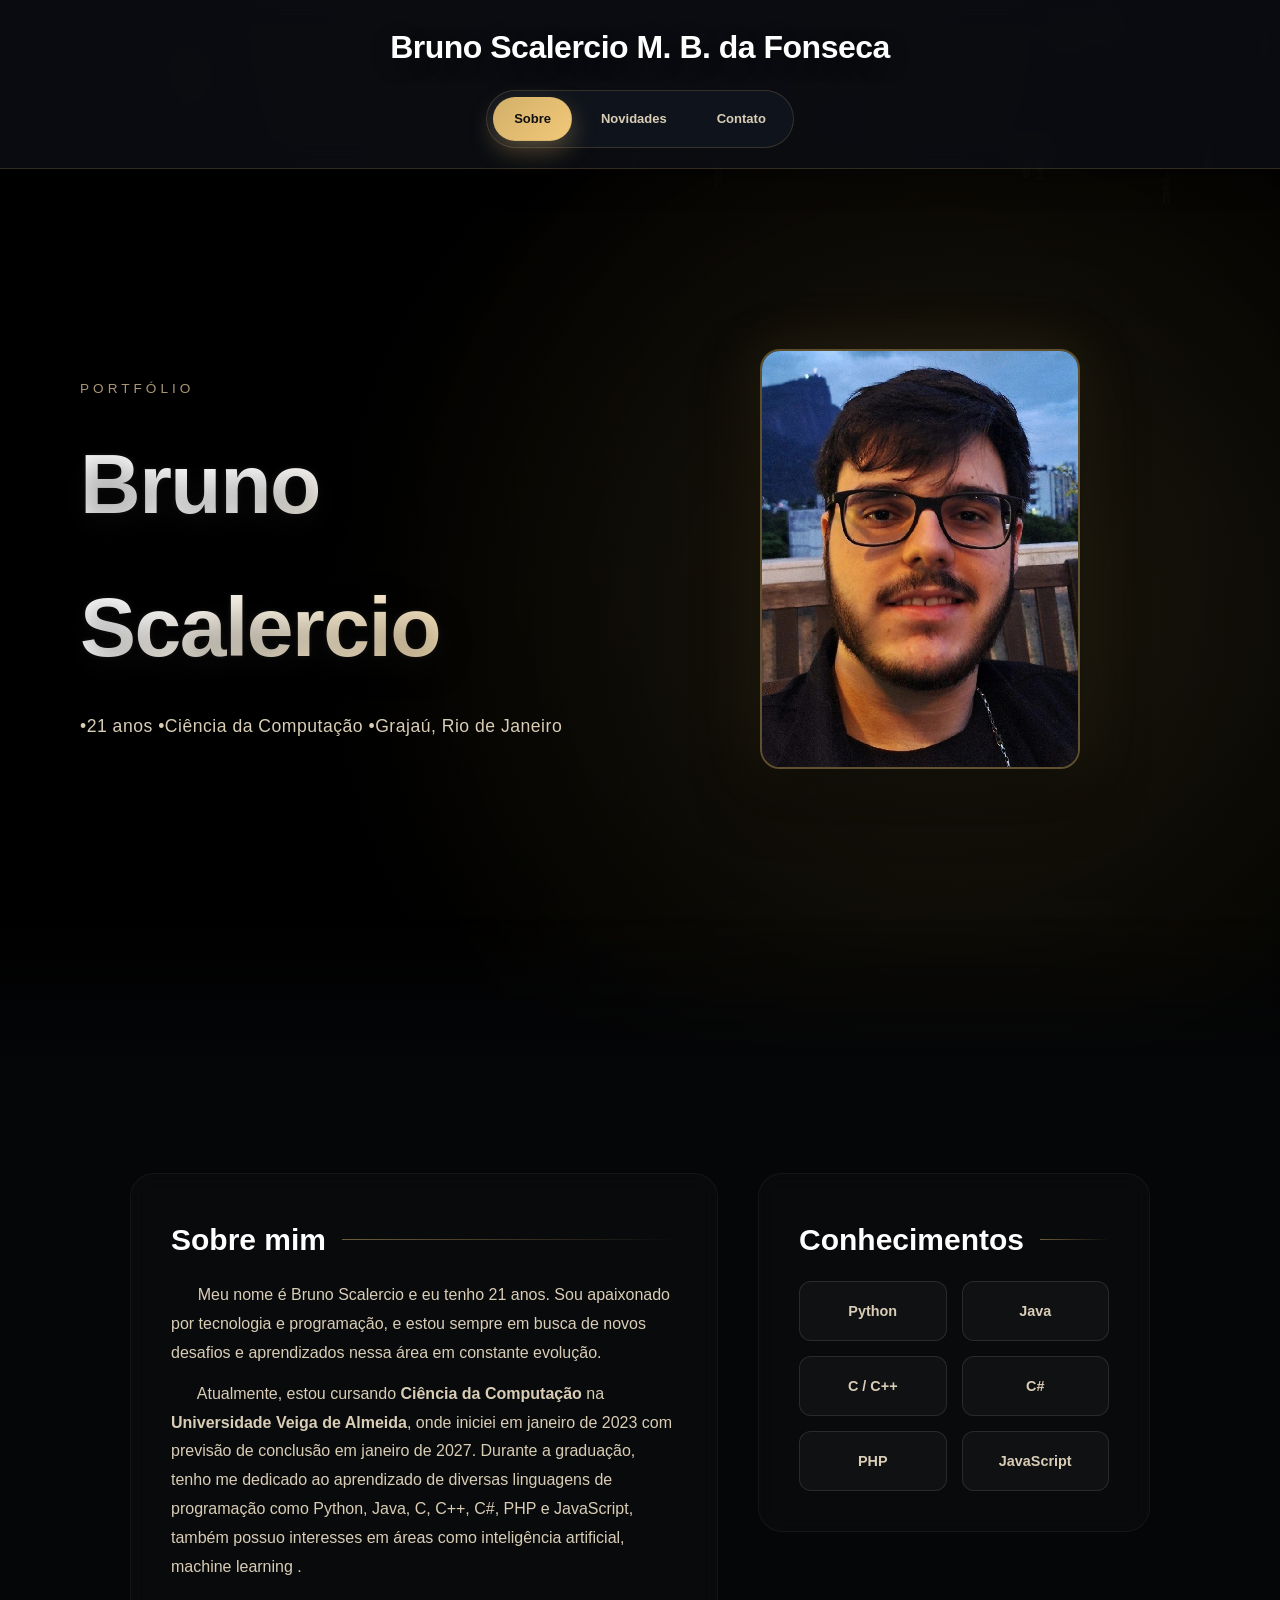
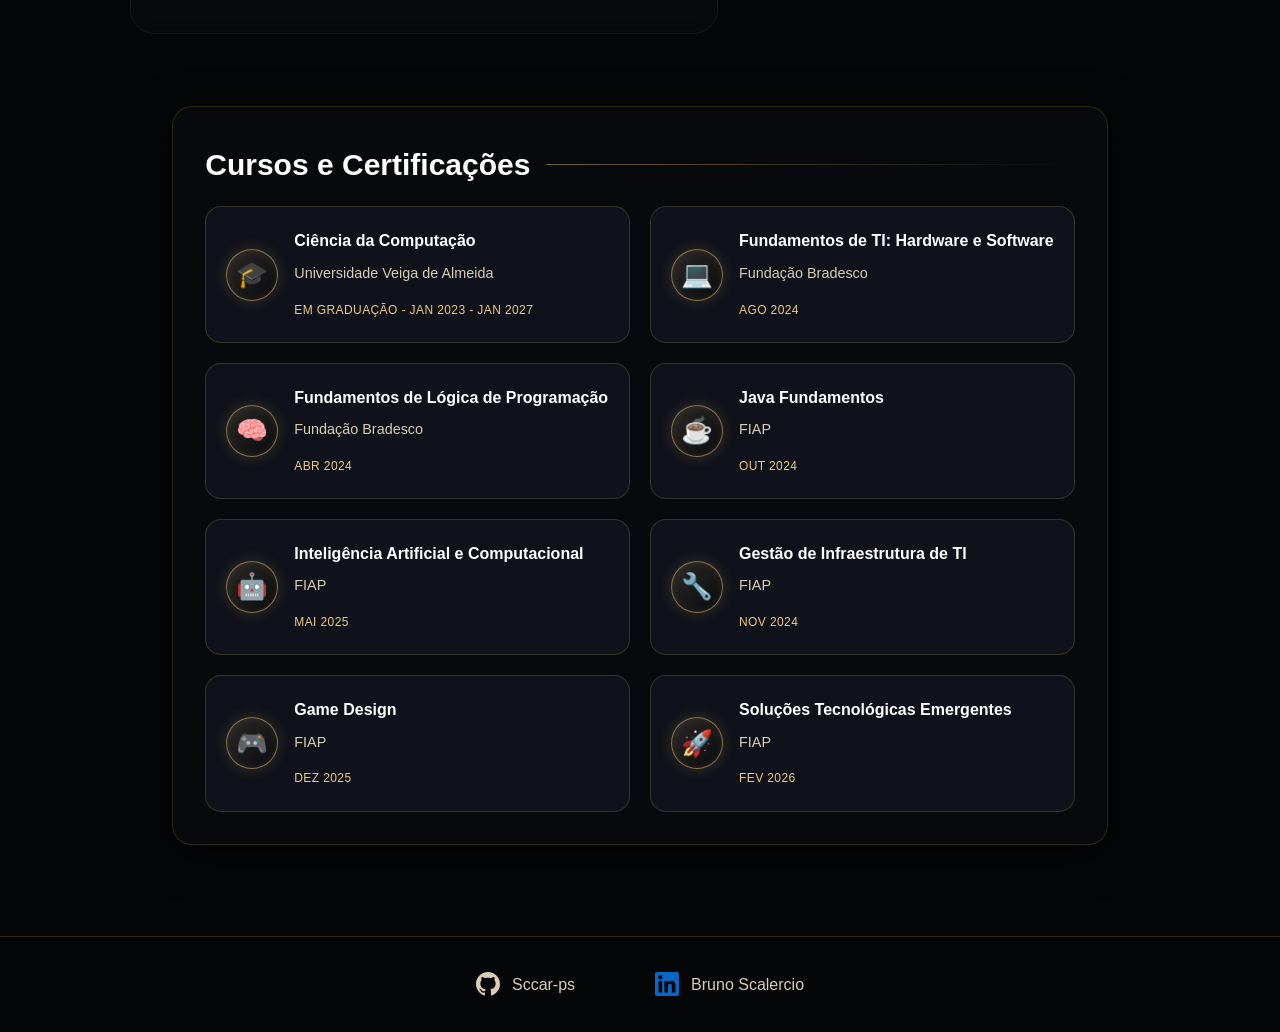
==== commit cf5cb115: "Update 1.5.2" ====
--- a/index.html
+++ b/index.html
@@ -6,7 +6,7 @@
   <meta http-equiv="X-UA-Compatible" content="IE=edge">
   <meta name="viewport" content="width=device-width, initial-scale=1.0">
   <title>Bruno Scalercio - Portfolio</title>
-  <link rel="shortcut icon" href="favicon-16x16.png" type="image/png">
+  <link rel="shortcut icon" href="favicon-16x16.ico" type="image/x-icon">
   <link rel="stylesheet" href="style.css?v=20260205">
  </head>
 
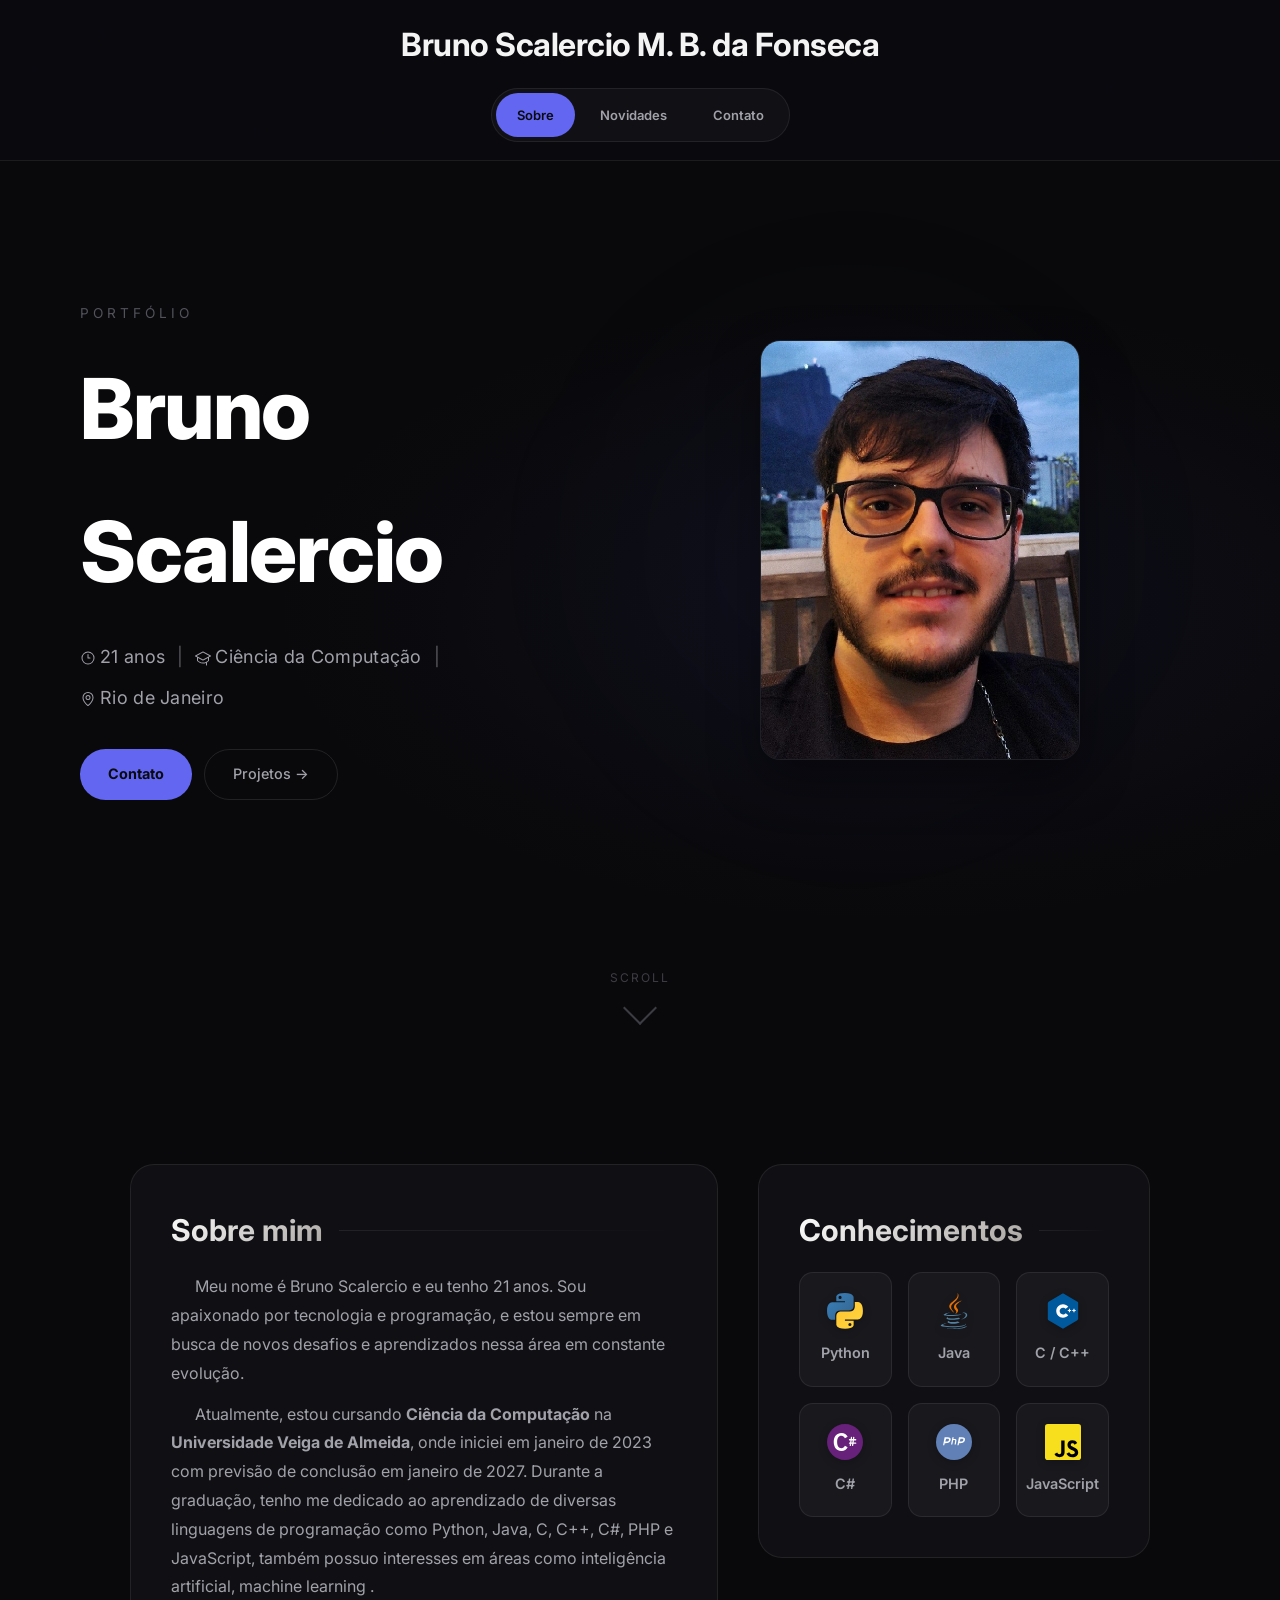
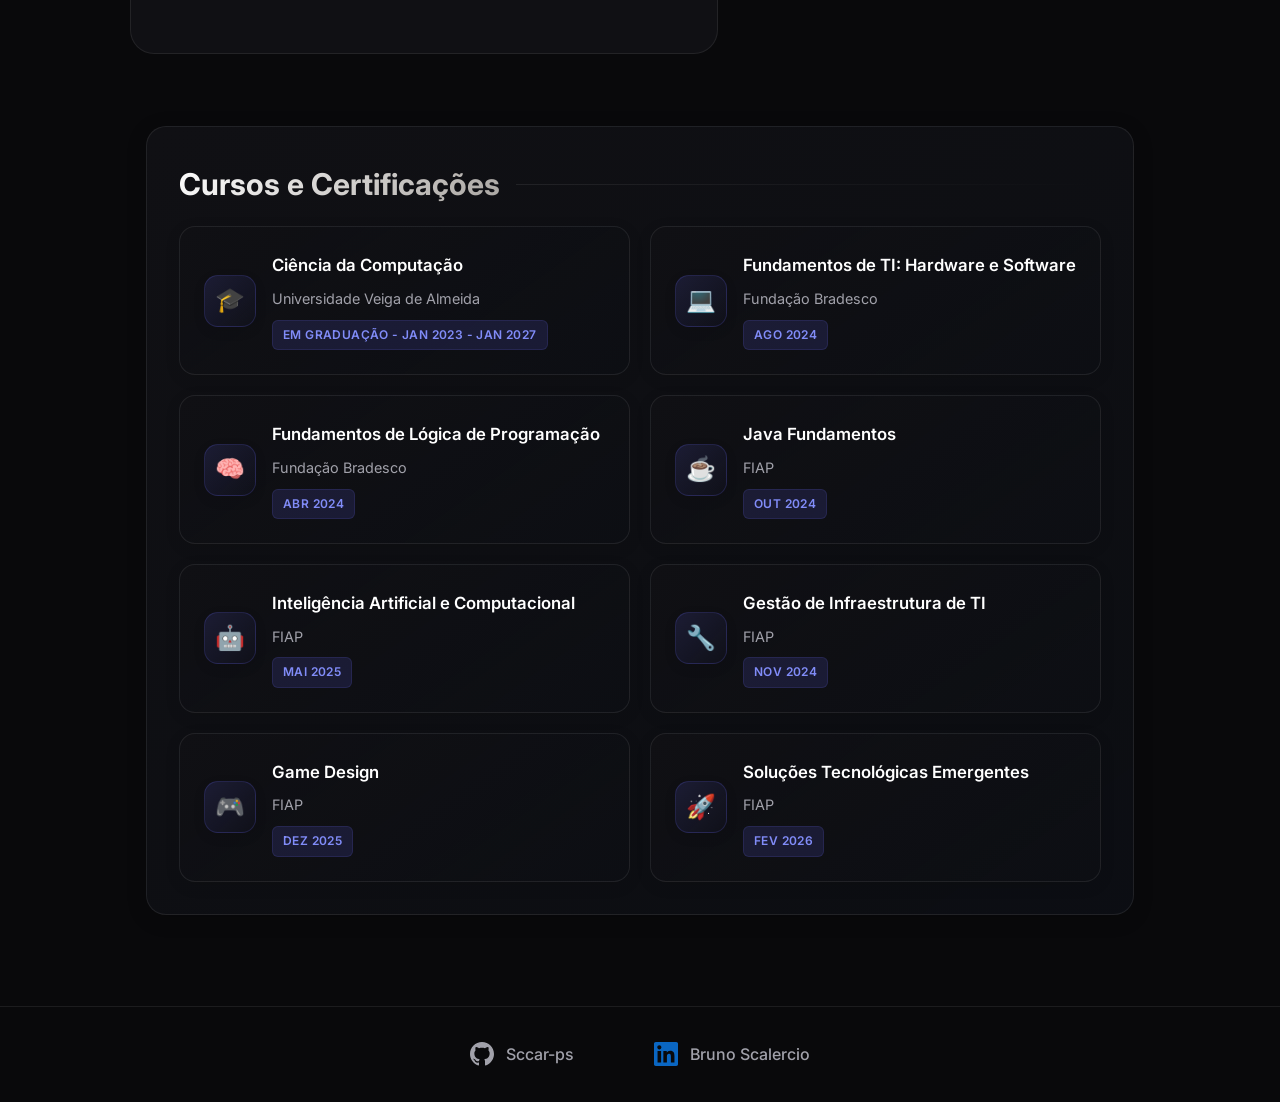
==== commit b9b84431: "Update 1.5.2" ====
--- a/index.html
+++ b/index.html
@@ -7,7 +7,10 @@
   <meta name="viewport" content="width=device-width, initial-scale=1.0">
   <title>Bruno Scalercio - Portfolio</title>
   <link rel="shortcut icon" href="favicon-16x16.ico" type="image/x-icon">
-  <link rel="stylesheet" href="style.css?v=20260205">
+  <link rel="preconnect" href="https://fonts.googleapis.com">
+  <link rel="preconnect" href="https://fonts.gstatic.com" crossorigin>
+  <link href="https://fonts.googleapis.com/css2?family=Inter:wght@400;500;600;700;800&display=swap" rel="stylesheet">
+  <link rel="stylesheet" href="style.css?v=20260327">
  </head>
 
 <body>
@@ -35,7 +38,17 @@
       <div class="hero-left">
         <p class="hero-eyebrow">Portfólio</p>
         <h2 class="hero-title">Bruno Scalercio</h2>
-        <p class="hero-subtitle">•21 anos •Ciência da Computação •Grajaú, Rio de Janeiro</p>
+        <div class="hero-subtitle" style="display:flex;gap:12px;flex-wrap:wrap;align-items:center;margin-top:8px;">
+          <span style="display:inline-flex;align-items:center;gap:4px;"><svg width="16" height="16" fill="currentColor" viewBox="0 0 256 256"><path d="M128,24a104,104,0,1,0,104,104A104.11,104.11,0,0,0,128,24Zm0,192a88,88,0,1,1,88-88A88.1,88.1,0,0,1,128,216ZM168,128a8,8,0,0,1-8,8H128a8,8,0,0,1-8-8V72a8,8,0,0,1,16,0v48h24A8,8,0,0,1,168,128Z"/></svg> 21 anos</span>
+          <span style="opacity:0.5;">|</span>
+          <span style="display:inline-flex;align-items:center;gap:4px;"><svg width="16" height="16" fill="currentColor" viewBox="0 0 256 256"><path d="M251.76,88.94l-120-64a8,8,0,0,0-7.52,0l-120,64a8,8,0,0,0,0,14.12L32,117.87v48.42a15.91,15.91,0,0,0,4.06,10.65C49.16,191.53,78.51,216,128,216a130,130,0,0,0,48-8.76V240a8,8,0,0,0,16,0V199.51a115.63,115.63,0,0,0,27.94-22.57A15.91,15.91,0,0,0,224,166.29V117.87l27.76-14.81a8,8,0,0,0,0-14.12ZM128,200c-43.27,0-68.72-21.14-80-33.71V126.4l76.24,40.66a8,8,0,0,0,7.52,0L208,126.4v40.16C196.72,179.14,171.27,200,128,200Zm0-49.33L24.81,96,128,40.89,231.19,96Z"/></svg> Ciência da Computação</span>
+          <span style="opacity:0.5;">|</span>
+          <span style="display:inline-flex;align-items:center;gap:4px;"><svg width="16" height="16" fill="currentColor" viewBox="0 0 256 256"><path d="M128,64a40,40,0,1,0,40,40A40,40,0,0,0,128,64Zm0,64a24,24,0,1,1,24-24A24,24,0,0,1,128,128Zm0-112a88.1,88.1,0,0,0-88,88c0,31.4,14.51,64.68,42,96.25,19,21.82,37.89,37,41.26,39.31a8,8,0,0,0,9.48,0c3.37-2.3,22.28-17.49,41.26-39.31,27.49-31.57,42-64.85,42-96.25A88.1,88.1,0,0,0,128,16Zm0,206c-16.53-13-72-60.75-72-118a72,72,0,0,1,144,0C200,161.23,144.53,209,128,222Z"/></svg> Rio de Janeiro</span>
+        </div>
+        <div style="margin-top: 24px; display: flex; gap: 12px; flex-wrap: wrap;">
+          <a href="index3.html" style="display:inline-flex;align-items:center;gap:8px;padding:12px 28px;border-radius:999px;background:var(--primary);color:#0a0b0f;font-weight:700;font-size:0.9rem;transition:all 0.3s ease;text-decoration:none;">Contato</a>
+          <a href="index2.html" style="display:inline-flex;align-items:center;gap:8px;padding:12px 28px;border-radius:999px;border:1px solid rgba(255,255,255,0.1);color:var(--text-light);font-weight:500;font-size:0.9rem;transition:all 0.3s ease;text-decoration:none;">Projetos &rarr;</a>
+        </div>
       </div>
       <div class="hero-right">
         <img src="BRUNOOOO.jpg" alt="Minha Foto" loading="lazy" decoding="async">
@@ -64,12 +77,30 @@
         <span class="panel-line"></span>
       </div>
       <div class="tech-grid">
-        <div class="tech-item">Python</div>
-        <div class="tech-item">Java</div>
-        <div class="tech-item">C / C++</div>
-        <div class="tech-item">C#</div>
-        <div class="tech-item">PHP</div>
-        <div class="tech-item">JavaScript</div>
+        <div class="tech-item" data-brand="python">
+          <svg width="28" height="28" viewBox="0 0 256 255" class="tech-icon"><defs><linearGradient id="pyA" x1="12.96%" y1="12.04%" x2="79.64%" y2="78.01%"><stop offset="0%" stop-color="#387EB8"/><stop offset="100%" stop-color="#366994"/></linearGradient><linearGradient id="pyB" x1="19.13%" y1="20.58%" x2="90.43%" y2="88.01%"><stop offset="0%" stop-color="#FFC836"/><stop offset="100%" stop-color="#FFD43B"/></linearGradient></defs><path d="M126.916.072c-64.832 0-60.784 28.115-60.784 28.115l.072 29.128h61.868v8.745H41.631S.145 61.355.145 126.77c0 65.417 36.21 63.097 36.21 63.097h21.61v-30.356s-1.165-36.21 35.632-36.21h61.362s34.475.557 34.475-33.319V33.97S194.67.072 126.916.072zM92.802 19.66a11.12 11.12 0 0 1 11.13 11.13 11.12 11.12 0 0 1-11.13 11.13 11.12 11.12 0 0 1-11.13-11.13 11.12 11.12 0 0 1 11.13-11.13z" fill="url(#pyA)"/><path d="M128.757 254.126c64.832 0 60.784-28.115 60.784-28.115l-.072-29.127H127.6v-8.745h86.441s41.486 4.705 41.486-60.712c0-65.416-36.21-63.096-36.21-63.096h-21.61v30.355s1.165 36.21-35.632 36.21h-61.362s-34.475-.557-34.475 33.32v56.013s-5.235 33.897 62.518 33.897zm34.114-19.586a11.12 11.12 0 0 1-11.13-11.13 11.12 11.12 0 0 1 11.13-11.131 11.12 11.12 0 0 1 11.13 11.13 11.12 11.12 0 0 1-11.13 11.13z" fill="url(#pyB)"/></svg>
+          <span>Python</span>
+        </div>
+        <div class="tech-item" data-brand="java">
+          <svg width="28" height="28" viewBox="0 0 256 346" class="tech-icon"><path d="M82.554 267.473s-13.198 7.675 9.393 10.272c27.369 3.122 41.356 2.675 71.517-3.034 0 0 7.93 4.972 19.003 9.279-67.611 28.977-153.019-1.679-99.913-16.517M74.292 229.659s-14.803 10.958 7.805 13.296c29.236 3.016 52.324 3.263 92.276-4.43 0 0 5.526 5.602 14.215 8.666-81.747 23.904-172.842 1.885-114.296-17.532" fill="#5382A1"/><path d="M143.942 165.515c16.66 19.18-4.377 36.44-4.377 36.44s42.301-21.837 22.874-49.183c-18.144-25.5-32.059-38.172 43.268-81.858 0 0-118.238 29.53-61.765 94.6" fill="#E76F00"/><path d="M233.364 295.442s9.767 8.047-10.757 14.273c-39.026 11.823-162.432 15.393-196.714.471-12.323-5.36 10.787-12.8 18.056-14.362 7.581-1.644 11.914-1.337 11.914-1.337-13.705-9.655-88.583 18.957-38.034 27.15 137.853 22.356 251.292-10.066 215.535-26.195M88.9 190.48s-62.771 14.91-22.228 20.323c17.118 2.292 51.243 1.774 83.03-.89 25.978-2.19 52.063-6.85 52.063-6.85s-9.16 3.923-15.787 8.448c-63.744 16.765-186.886 8.966-151.435-8.183 29.981-14.492 54.358-12.848 54.358-12.848M201.506 253.422c64.8-33.672 34.839-66.03 13.927-61.67-5.126 1.066-7.411 1.99-7.411 1.99s1.903-2.98 5.537-4.27c41.37-14.545 73.187 42.897-13.355 65.647 0 .001 1.003-.895 1.302-1.697" fill="#5382A1"/><path d="M162.439.371s35.887 35.9-34.037 91.101c-56.071 44.282-12.786 69.53-.023 98.377-32.73-29.53-56.75-55.526-40.635-79.72C111.395 74.612 176.918 57.393 162.439.37" fill="#E76F00"/><path d="M95.268 344.665c62.199 3.982 157.712-2.209 159.974-31.64 0 0-4.348 11.158-51.404 20.018-53.088 9.99-118.564 8.824-157.399 2.421.001 0 7.96 6.58 48.83 9.201" fill="#5382A1"/></svg>
+          <span>Java</span>
+        </div>
+        <div class="tech-item" data-brand="cpp">
+          <svg width="28" height="28" viewBox="0 0 128 128" class="tech-icon"><path d="M117.5 33.5l.3-.2c-.6-1.1-1.5-2.1-2.4-2.6L67.1 2.9c-.8-.5-1.9-.7-3.1-.7-1.2 0-2.3.3-3.1.7l-48 27.9c-1.7 1-2.9 3.5-2.9 5.4v55.7c0 1.1.2 2.3.9 3.4l-.2.1c.5.8 1.2 1.5 1.9 1.9l48.2 27.9c.8.5 1.9.7 3.1.7 1.2 0 2.3-.3 3.1-.7l48-27.9c1.7-1 2.9-3.5 2.9-5.4V36.1c.1-.8 0-1.7-.4-2.6z" fill="#00599C"/><path d="M64 88c-13.3 0-24-10.7-24-24s10.7-24 24-24c7.6 0 14.4 3.5 18.8 9l-9.2 7.4C71.3 53.7 67.8 52 64 52c-6.6 0-12 5.4-12 12s5.4 12 12 12c3.8 0 7.3-1.7 9.6-4.4l9.2 7.4C78.4 84.5 71.6 88 64 88z" fill="#FFF"/><path d="M93 60h-4v-4h-4v4h-4v4h4v4h4v-4h4v-4zM109 60h-4v-4h-4v4h-4v4h4v4h4v-4h4v-4z" fill="#FFF"/></svg>
+          <span>C / C++</span>
+        </div>
+        <div class="tech-item" data-brand="csharp">
+          <svg width="28" height="28" viewBox="0 0 128 128" class="tech-icon"><path d="M64 0C28.7 0 0 28.7 0 64s28.7 64 64 64 64-28.7 64-64S99.3 0 64 0z" fill="#68217A"/><path d="M51.3 96C34.1 96 24 82.7 24 64s10.1-32 27.3-32c10.8 0 18.3 5.4 22.1 13.3l-9.8 5.7C61.1 46.1 56.8 42 51.3 42 40.8 42 36 51.2 36 64s4.8 22 15.3 22c5.5 0 9.8-4.1 12.3-9l9.8 5.7C69.6 90.6 62.1 96 51.3 96z" fill="#FFF"/><path d="M80 56h22M80 68h22" stroke="#FFF" stroke-width="4.5" stroke-linecap="round"/><path d="M87 48l-4 28M95 48l-4 28" stroke="#FFF" stroke-width="4.5" stroke-linecap="round"/></svg>
+          <span>C#</span>
+        </div>
+        <div class="tech-item" data-brand="php">
+          <svg width="28" height="28" viewBox="0 0 128 128" class="tech-icon"><circle cx="64" cy="64" r="64" fill="#6181B6"/><path d="M25.6 72.7l5-25.3h10.4c4.5 0 7.6.8 9.3 2.4 1.8 1.6 2.3 4.1 1.7 7.5-.4 1.9-1.1 3.7-2.2 5.2-1.1 1.5-2.5 2.7-4.1 3.6-1.4.7-2.9 1.2-4.6 1.6-1.7.3-3.6.4-5.9.4h-4.3l-1.5 7.7h-4.4l.6-3.1zm7.4-10.6h3.8c2.9 0 5-.3 6.4-1 1.4-.7 2.3-2 2.8-3.9.4-1.7.2-2.8-.6-3.5-.8-.7-2.3-1-4.5-1h-4.8l-3.1 9.4zM53.5 72.7l5-25.3h4.4l-1.2 6.2h3.9c2.8 0 4.8.5 5.9 1.5 1.1 1 1.5 2.7 1 5.1l-2.2 12.4H66l2.1-11.8c.3-1.5.1-2.4-.3-2.9-.5-.4-1.5-.7-3-.7h-3.5l-3.4 15.3h-4.4v.2zM76.6 72.7l5-25.3h10.4c4.5 0 7.6.8 9.3 2.4 1.8 1.6 2.3 4.1 1.7 7.5-.4 1.9-1.1 3.7-2.2 5.2-1.1 1.5-2.5 2.7-4.1 3.6-1.4.7-2.9 1.2-4.6 1.6-1.7.3-3.6.4-5.9.4h-4.3l-1.5 7.7h-4.4l.6-3.1zm7.5-10.6h3.8c2.9 0 5-.3 6.4-1 1.4-.7 2.3-2 2.8-3.9.4-1.7.2-2.8-.6-3.5-.8-.7-2.3-1-4.5-1h-4.8l-3.1 9.4z" fill="#FFF"/></svg>
+          <span>PHP</span>
+        </div>
+        <div class="tech-item" data-brand="javascript">
+          <svg width="28" height="28" viewBox="0 0 256 256" class="tech-icon"><rect width="256" height="256" rx="20" fill="#F7DF1E"/><path d="M67.312 213.932l19.59-11.856c3.78 6.701 7.218 12.371 15.465 12.371 7.905 0 12.89-3.092 12.89-15.12v-81.798h24.057v82.138c0 24.917-14.606 36.259-35.916 36.259-19.245 0-30.416-9.967-36.087-21.996M152.381 211.354l19.588-11.341c5.157 8.421 11.859 14.607 23.715 14.607 9.969 0 16.325-4.984 16.325-11.858 0-8.248-6.53-11.17-17.528-15.98l-6.013-2.58c-17.357-7.387-28.87-16.667-28.87-36.257 0-18.044 13.747-31.792 35.228-31.792 15.294 0 26.292 5.328 34.196 19.247l-18.732 12.03c-4.125-7.389-8.591-10.31-15.465-10.31-7.046 0-11.514 4.468-11.514 10.31 0 7.217 4.468 10.14 14.778 14.608l6.014 2.577c20.45 8.765 31.963 17.7 31.963 37.804 0 21.654-17.012 33.51-39.867 33.51-22.339 0-36.774-10.654-43.819-24.574" fill="#000"/></svg>
+          <span>JavaScript</span>
+        </div>
       </div>
     </section>
     </div>
@@ -160,7 +191,7 @@
       </a>
     </div>
   </footer>
-  <script src="script.js?v=20260205"></script>
+  <script src="script.js?v=20260327"></script>
 </body>
 <!-- BRUNO SCALERCIO MARQUES BORGES DA FONSECA - 1230112185-->
 </html>
--- a/style.css
+++ b/style.css
@@ -4,27 +4,32 @@
   padding:0;
 }
 
+html {
+  scroll-behavior: smooth;
+}
+
 :root {
-  /* Dark Theme Default Values */
-  --bg: #050608;
-  --surface: #0d1016;
-  --surface-muted: #131822;
-  --text: #f7f4ed;
-  --text-light: #d9cdb6;
-  --muted: #a89574;
-  --primary: #d2b06a;
-  --primary-strong: #f0c97e;
-  --primary-soft: rgba(210, 176, 106, 0.15);
-  --accent: #f2c879;
-  --accent-soft: rgba(242, 200, 121, 0.15);
-  --secondary: #c7a86a;
-  --secondary-soft: rgba(199, 168, 106, 0.18);
+  /* Dark Theme — Modern Indigo & Zinc Palette */
+  --bg: #09090b;
+  --surface: #101014;
+  --surface-muted: #18181d;
+  --text: #f4f4f5;
+  --text-light: #a1a1aa;
+  --muted: #52525b;
+  --primary: #6366f1;
+  --primary-strong: #818cf8;
+  --primary-soft: rgba(99, 102, 241, 0.15);
+  --accent: #8b5cf6;
+  --accent-soft: rgba(139, 92, 246, 0.15);
+  --secondary: #3b82f6;
+  --secondary-soft: rgba(59, 130, 246, 0.15);
   --success: #10b981;
   --warning: #f59e0b;
-  --shadow-sm: 0 1px 2px rgba(0, 0, 0, 0.4);
-  --shadow: 0 14px 40px rgba(0, 0, 0, 0.5);
-  --shadow-lg: 0 24px 60px rgba(0, 0, 0, 0.6);
-  --border: rgba(210, 176, 106, 0.2);
+  --shadow-sm: 0 1px 3px rgba(0, 0, 0, 0.4);
+  --shadow: 0 8px 30px rgba(0, 0, 0, 0.5);
+  --shadow-lg: 0 16px 50px rgba(0, 0, 0, 0.6);
+  --border: rgba(255, 255, 255, 0.08);
+  --border-hover: rgba(99, 102, 241, 0.35);
   --radius: 14px;
   --radius-lg: 20px;
   --radius-pill: 999px;
@@ -36,12 +41,42 @@
   font-family: 'Inter', -apple-system, BlinkMacSystemFont, 'Segoe UI', 'Roboto', sans-serif;
   margin: 0;
   padding: 0;
-  background: radial-gradient(circle at top, rgba(210, 176, 106, 0.08), transparent 40%), var(--bg);
+  background: var(--bg);
   color: var(--text);
   line-height: 1.7;
   min-height: 100vh;
   position: relative;
   overflow-x: hidden;
+  opacity: 0;
+  animation: pageEnter 0.6s ease-out 0.1s forwards;
+}
+
+/* Page entrance animation */
+@keyframes pageEnter {
+  from { opacity: 0; }
+  to { opacity: 1; }
+}
+
+/* Page exit animation class */
+body.page-exit {
+  animation: pageExit 0.35s ease-in forwards;
+}
+
+@keyframes pageExit {
+  from { opacity: 1; }
+  to { opacity: 0; }
+}
+
+/* Scroll progress indicator */
+.scroll-progress {
+  position: fixed;
+  top: 0;
+  left: 0;
+  height: 2px;
+  background: linear-gradient(90deg, var(--primary), var(--accent));
+  z-index: 100;
+  width: 0%;
+  transition: width 0.1s linear;
 }
 
 /* Garante que o conteúdo fique acima do canvas */
@@ -58,12 +93,12 @@
   width: 100%;
   height: 100%;
   z-index: 0;
-  opacity: 0.25;
+  opacity: 0.08;
   pointer-events: none;
 }
 
 [data-theme="dark"] #matrix-canvas {
-  opacity: 0.2;
+  opacity: 0.06;
 }
 
 a {
@@ -78,24 +113,31 @@
 }
 
 header {
-  background: rgba(10, 12, 18, 0.85);
-  padding: 20px 24px;
+  background: rgba(10, 11, 15, 0.8);
+  padding: 18px 24px;
   text-align: center;
-  box-shadow: 0 6px 30px rgba(0, 0, 0, 0.4);
+  box-shadow: 0 1px 0 var(--border);
   position: sticky;
   top: 0;
   width: 100%;
   z-index: 50;
-  border-bottom: 1px solid var(--border);
-  backdrop-filter: blur(14px);
-  -webkit-backdrop-filter: blur(14px);
+  border-bottom: none;
+  backdrop-filter: blur(20px);
+  -webkit-backdrop-filter: blur(20px);
+  transition: background 0.3s ease, box-shadow 0.3s ease, padding 0.3s ease;
+}
+
+header.scrolled {
+  padding: 12px 24px;
+  background: rgba(10, 11, 15, 0.95);
+  box-shadow: 0 1px 0 var(--border);
 }
 
 .index2 {
-  background: linear-gradient(135deg, var(--primary) 0%, var(--accent) 100%);
-  color: #111111 !important;
-  box-shadow: 0 10px 24px rgba(210, 176, 106, 0.35);
-  border: 1px solid rgba(210, 176, 106, 0.45);
+  background: var(--primary);
+  color: #0a0b0f !important;
+  box-shadow: none;
+  border: 1px solid transparent;
 }
 
 .index2::before {
@@ -103,19 +145,18 @@
 }
 
 .index2:hover {
-  background: linear-gradient(135deg, var(--primary-strong) 0%, var(--accent) 100%);
-  color: #111111 !important;
+  background: var(--primary-strong);
+  color: #0a0b0f !important;
   transform: translateY(-2px) scale(1.02);
-  box-shadow: 0 14px 28px rgba(210, 176, 106, 0.4);
+  box-shadow: 0 6px 20px rgba(99, 102, 241, 0.2);
 }
 
 header h1 {
   margin: 0;
   font-size: clamp(20px, 3vw, 32px);
-  font-weight: 800;
-  color: #ffffff;
+  font-weight: 700;
+  color: var(--text);
   letter-spacing: -0.5px;
-  text-shadow: 0 6px 20px rgba(0, 0, 0, 0.4);
 }
 
 .header-inner {
@@ -138,7 +179,7 @@
   height: 44px;
   border-radius: var(--radius-pill);
   border: 1px solid var(--border);
-  background: rgba(19, 24, 34, 0.7);
+  background: transparent;
   color: var(--text);
   cursor: pointer;
   transition: all 0.25s ease;
@@ -149,8 +190,7 @@
 }
 
 .nav-toggle:hover {
-  border-color: rgba(210, 176, 106, 0.45);
-  box-shadow: var(--shadow-sm);
+  border-color: var(--border-hover);
 }
 
 .nav-toggle-bar {
@@ -159,7 +199,21 @@
   height: 2px;
   background: var(--text-light);
   border-radius: var(--radius-pill);
-  transition: transform 0.25s ease, opacity 0.25s ease;
+  transition: transform 0.35s cubic-bezier(0.4, 0, 0.2, 1), opacity 0.35s ease;
+}
+
+/* Animated hamburger to X */
+body.nav-open .nav-toggle-bar:nth-child(1) {
+  transform: translateY(8px) rotate(45deg);
+}
+
+body.nav-open .nav-toggle-bar:nth-child(2) {
+  opacity: 0;
+  transform: scaleX(0);
+}
+
+body.nav-open .nav-toggle-bar:nth-child(3) {
+  transform: translateY(-8px) rotate(-45deg);
 }
 
 .sr-only {
@@ -178,10 +232,10 @@
   display: flex;
   justify-content: center;
   align-items: center;
-  gap: 8px;
+  gap: 4px;
   flex-wrap: wrap;
-  padding: 6px;
-  background: rgba(19, 24, 34, 0.7);
+  padding: 4px;
+  background: rgba(255, 255, 255, 0.03);
   border-radius: var(--radius-pill);
   border: 1px solid var(--border);
   width: fit-content;
@@ -201,16 +255,15 @@
   border-radius: var(--radius-pill);
   background: transparent;
   border: 1px solid transparent;
-  transition: all 0.25s ease;
+  transition: all 0.3s cubic-bezier(0.4, 0, 0.2, 1);
   position: relative;
   display: inline-block;
 }
 
 nav a:hover {
-  color: var(--primary);
-  background-color: rgba(210, 176, 106, 0.12);
-  border-color: rgba(210, 176, 106, 0.35);
-  box-shadow: var(--shadow-sm);
+  color: var(--text);
+  background-color: rgba(255, 255, 255, 0.06);
+  border-color: transparent;
   cursor: pointer;
   transform: translateY(-1px);
 }
@@ -219,17 +272,19 @@
 fieldset {
   border: 1px solid var(--border);
   border-radius: var(--radius-lg);
-  padding: 28px;
+  padding: 36px 28px 28px;
   width: 100%;
   max-width: 800px;
-  background: var(--surface);
-  box-shadow: var(--shadow);
+  background: linear-gradient(145deg, var(--surface) 0%, rgba(13, 15, 20, 0.9) 100%);
+  box-shadow: 0 4px 20px rgba(0, 0, 0, 0.2);
   transition: all 0.3s ease;
   min-height: auto;
+  position: relative;
+  margin-top: 20px;
 }
 
 fieldset:hover {
-  box-shadow: var(--shadow-lg);
+  border-color: var(--border-hover);
 }
 
 legend {
@@ -241,12 +296,12 @@
 
 
 .barra {
-  background: linear-gradient(180deg, var(--surface) 0%, var(--primary-soft) 100%);
+  background: var(--surface);
   padding: 24px;
   width: 100%;
   margin: 0;
   border-radius: var(--radius-lg);
-  box-shadow: var(--shadow);
+  box-shadow: none;
   border: 1px solid var(--border);
   transition: all 0.3s ease;
   text-align: center;
@@ -256,8 +311,7 @@
 
 .barra:hover {
   transform: translateY(-4px);
-  box-shadow: var(--shadow-lg);
-  border-color: var(--primary);
+  border-color: var(--border-hover);
 }
 
 .barra h2 {
@@ -327,7 +381,7 @@
   align-items: center;
   min-height: 100vh;
   padding: 0 80px 120px 80px;
-  background: radial-gradient(circle at 75% 50%, rgba(60, 50, 20, 0.4) 0%, #000000 60%);
+  background: radial-gradient(ellipse at 70% 50%, rgba(99, 102, 241, 0.06) 0%, transparent 50%), var(--bg);
   border-radius: 0;
   margin-left: calc(-50vw + 50%);
   margin-right: calc(-50vw + 50%);
@@ -338,16 +392,28 @@
   left: 0;
 }
 
+.hero-full::before {
+  content: '';
+  position: absolute;
+  top: 10%;
+  right: 10%;
+  width: 600px;
+  height: 600px;
+  background: radial-gradient(circle, rgba(99, 102, 241, 0.05) 0%, transparent 70%);
+  border-radius: 50%;
+  z-index: -1;
+  pointer-events: none;
+  filter: blur(80px);
+}
+
 .hero-full::after {
   content: '';
   position: absolute;
   bottom: 0;
   left: 0;
   width: 100%;
-  height: 150px;
+  height: 120px;
   background: linear-gradient(to bottom, transparent, var(--bg));
-  backdrop-filter: blur(4px);
-  -webkit-backdrop-filter: blur(4px);
   pointer-events: none;
   z-index: 1;
 }
@@ -371,8 +437,20 @@
   object-fit: cover;
   object-position: center top;
   border-radius: 20px;
-  border: 2px solid rgba(210, 176, 106, 0.4);
-  box-shadow: 0 24px 60px rgba(0, 0, 0, 0.6), 0 0 60px rgba(210, 176, 106, 0.15);
+  border: 1px solid rgba(255, 255, 255, 0.08);
+  box-shadow: 0 20px 50px rgba(0, 0, 0, 0.4);
+  transition: transform 0.6s cubic-bezier(0.4, 0, 0.2, 1), box-shadow 0.6s ease;
+  animation: heroImgFloat 6s ease-in-out infinite;
+}
+
+.hero-right img:hover {
+  transform: scale(1.02);
+  box-shadow: 0 24px 60px rgba(0, 0, 0, 0.5);
+}
+
+@keyframes heroImgFloat {
+  0%, 100% { transform: translateY(0); }
+  50% { transform: translateY(-12px); }
 }
 
 .hero-full .hero-eyebrow {
@@ -389,19 +467,43 @@
   font-weight: 800;
   color: #ffffff;
   letter-spacing: -1.5px;
-  background: linear-gradient(135deg, #ffffff 30%, #f0c97e 100%);
+  background: linear-gradient(135deg, #ffffff 40%, var(--primary) 100%);
+  background-size: 200% 200%;
   -webkit-background-clip: text;
   -webkit-text-fill-color: transparent;
   background-clip: text;
-  text-shadow: 0 10px 30px rgba(0, 0, 0, 0.5);
-  filter: drop-shadow(0 0 2px rgba(255, 255, 255, 0.1));
+  animation: gradientShift 8s ease-in-out infinite;
+}
+
+@keyframes gradientShift {
+  0%, 100% { background-position: 0% 50%; }
+  50% { background-position: 100% 50%; }
+}
+
+/* Typing cursor for hero */
+.hero-typing-cursor {
+  display: inline-block;
+  width: 3px;
+  height: 1em;
+  background: var(--primary);
+  margin-left: 4px;
+  animation: blink 1s step-end infinite;
+  vertical-align: text-bottom;
+}
+
+@keyframes blink {
+  0%, 100% { opacity: 1; }
+  50% { opacity: 0; }
 }
 
 .hero-full .hero-subtitle {
   margin: 0;
   color: var(--text-light);
-  font-size: 1.1rem;
-  letter-spacing: 0.5px;
+  font-size: clamp(16px, 1.5vw, 18px);
+  letter-spacing: 0.3px;
+  font-weight: 400;
+  max-width: 500px;
+  line-height: 1.6;
 }
 
 .hero {
@@ -411,9 +513,9 @@
   align-items: center;
   padding: 48px;
   border-radius: 24px;
-  background: linear-gradient(145deg, rgba(15, 18, 26, 0.92), rgba(8, 9, 12, 0.96));
-  border: 1px solid rgba(210, 176, 106, 0.25);
-  box-shadow: var(--shadow-lg);
+  background: var(--surface);
+  border: 1px solid var(--border);
+  box-shadow: var(--shadow);
 }
 
 .hero-content {
@@ -455,19 +557,24 @@
   object-fit: cover;
   object-position: center top;
   border-radius: 20px;
-  border: 2px solid rgba(210, 176, 106, 0.4);
-  box-shadow: 0 20px 50px rgba(0, 0, 0, 0.5), 0 0 40px rgba(210, 176, 106, 0.1);
+  border: 1px solid var(--border);
+  box-shadow: 0 16px 40px rgba(0, 0, 0, 0.4);
   filter: contrast(1.05) saturate(1.05);
 }
 
 .panel {
-  background: rgba(10, 11, 14, 0.85);
-  border: 1px solid rgba(255, 215, 0, 0.15);
+  background: linear-gradient(145deg, var(--surface) 0%, rgba(13, 15, 20, 0.9) 100%);
+  border: 1px solid var(--border);
   border-radius: 20px;
   padding: 32px;
-  box-shadow: 0 10px 40px rgba(0, 0, 0, 0.6);
-  backdrop-filter: blur(10px);
-  -webkit-backdrop-filter: blur(10px);
+  box-shadow: 0 4px 20px rgba(0, 0, 0, 0.2);
+  transition: transform 0.3s ease, border-color 0.3s ease, box-shadow 0.3s ease;
+}
+
+.panel:hover {
+  transform: translateY(-2px);
+  border-color: var(--border-hover);
+  box-shadow: 0 8px 30px rgba(0, 0, 0, 0.3);
 }
 
 .about-content {
@@ -488,8 +595,8 @@
   object-fit: cover;
   object-position: center top;
   border-radius: 16px;
-  border: 2px solid rgba(210, 176, 106, 0.35);
-  box-shadow: 0 16px 40px rgba(0, 0, 0, 0.4);
+  border: 1px solid var(--border);
+  box-shadow: 0 12px 30px rgba(0, 0, 0, 0.3);
 }
 
 .about-text p {
@@ -508,12 +615,16 @@
   margin: 0;
   font-size: clamp(22px, 2.4vw, 30px);
   color: #ffffff;
+  background: linear-gradient(135deg, #ffffff 0%, #a8a4a0 100%);
+  -webkit-background-clip: text;
+  -webkit-text-fill-color: transparent;
+  background-clip: text;
 }
 
 .panel-line {
   flex: 1;
   height: 1px;
-  background: linear-gradient(90deg, rgba(210, 176, 106, 0.5), transparent);
+  background: linear-gradient(90deg, var(--border), transparent);
 }
 
 .panel-body p {
@@ -530,18 +641,20 @@
   display: grid;
   grid-template-columns: auto 1fr;
   gap: 16px;
-  padding: 20px;
-  background: rgba(19, 24, 34, 0.7);
-  border: 1px solid rgba(210, 176, 106, 0.2);
+  padding: 24px;
+  background: linear-gradient(145deg, var(--surface) 0%, rgba(13, 15, 20, 0.8) 100%);
+  border: 1px solid var(--border);
   border-radius: 16px;
-  transition: transform 0.2s ease, border-color 0.2s ease, box-shadow 0.2s ease;
-  align-items: center;
+  transition: transform 0.35s cubic-bezier(0.4, 0, 0.2, 1), border-color 0.35s ease, box-shadow 0.35s ease;
+  align-items: center;
+  box-shadow: 0 4px 15px rgba(0, 0, 0, 0.1);
 }
 
 .service-card h3 {
   margin: 0 0 6px;
   color: #ffffff;
-  font-size: 1rem;
+  font-size: 1.05rem;
+  font-weight: 600;
 }
 
 .service-card p {
@@ -551,31 +664,42 @@
 }
 
 .service-card:hover {
-  transform: translateY(-4px);
-  border-color: rgba(210, 176, 106, 0.45);
-  box-shadow: var(--shadow);
+  transform: translateY(-5px);
+  border-color: var(--border-hover);
+  box-shadow: 0 12px 30px rgba(0, 0, 0, 0.25);
 }
 
 .service-icon {
   width: 52px;
   height: 52px;
-  border-radius: 50%;
+  border-radius: 14px;
   display: flex;
   align-items: center;
   justify-content: center;
-  background: linear-gradient(135deg, rgba(210, 176, 106, 0.15), rgba(0, 0, 0, 0.4));
-  border: 1px solid rgba(210, 176, 106, 0.6);
-  box-shadow: 0 0 15px rgba(210, 176, 106, 0.2), inset 0 0 10px rgba(210, 176, 106, 0.1);
-  font-size: 1.6rem;
-  color: #ffffff;
+  background: linear-gradient(135deg, rgba(99, 102, 241, 0.15) 0%, rgba(99, 102, 241, 0.02) 100%);
+  font-size: 1.5rem;
+  color: var(--primary);
+  transition: transform 0.35s cubic-bezier(0.4, 0, 0.2, 1), box-shadow 0.35s ease;
+  border: 1px solid rgba(99, 102, 241, 0.2);
+  box-shadow: 0 4px 12px rgba(0,0,0,0.1);
+}
+
+.service-card:hover .service-icon {
+  transform: scale(1.1) rotate(5deg);
+  box-shadow: 0 8px 20px rgba(99, 102, 241, 0.15);
 }
 
 .service-tag {
   display: inline-block;
+  padding: 4px 10px;
+  border-radius: 6px;
+  background: var(--primary-soft);
   font-size: 0.75rem;
   letter-spacing: 0.4px;
   text-transform: uppercase;
   color: var(--primary-strong);
+  border: 1px solid rgba(99, 102, 241, 0.15);
+  font-weight: 600;
 }
 
 .skills {
@@ -598,16 +722,15 @@
   border-radius: 999px;
   background: rgba(255, 255, 255, 0.05);
   overflow: hidden;
-  border: 1px solid rgba(210, 176, 106, 0.15);
-  box-shadow: inset 0 1px 3px rgba(0, 0, 0, 0.5);
+  border: 1px solid var(--border);
+  box-shadow: none;
 }
 
 .skill-bar span {
   display: block;
   height: 100%;
   border-radius: 999px;
-  background: linear-gradient(90deg, #b8860b, #ffd700, #fffacd);
-  box-shadow: 0 0 15px rgba(255, 215, 0, 0.6);
+  background: linear-gradient(90deg, var(--primary), var(--accent));
   position: relative;
 }
 
@@ -641,10 +764,10 @@
 }
 
 .intro-card {
-  background: var(--surface);
-  padding: 24px;
+  background: linear-gradient(145deg, var(--surface) 0%, rgba(13, 15, 20, 0.9) 100%);
+  padding: 32px;
   border-radius: var(--radius-lg);
-  box-shadow: var(--shadow);
+  box-shadow: 0 4px 20px rgba(0, 0, 0, 0.2);
   border: 1px solid var(--border);
   width: 100%;
   max-width: 800px;
@@ -654,13 +777,16 @@
 .intro-title {
   text-align: center;
   font-weight: 700;
-  font-size: 1.2rem;
+  font-size: 1.4rem;
   margin-bottom: 14px;
-  color: var(--text);
+  background: linear-gradient(135deg, #ffffff 0%, #a8a4a0 100%);
+  -webkit-background-clip: text;
+  -webkit-text-fill-color: transparent;
+  background-clip: text;
 }
 
 .intro-text {
-  font-size: 0.95rem;
+  font-size: 1.05rem;
   color: var(--text-light);
   line-height: 1.8;
   position: relative;
@@ -669,10 +795,6 @@
 
 .card--spaced {
   margin-top: 24px;
-}
-
-section u a {
-  color: rgb(0, 0, 255);
 }
 
 section {
@@ -702,10 +824,10 @@
   flex-wrap: wrap;
   list-style: none;
   margin: 0;
-  padding: 6px;
-  gap: 8px;
-  background: rgba(19, 24, 34, 0.7);
-  border: 1px solid rgba(210, 176, 106, 0.2);
+  padding: 4px;
+  gap: 4px;
+  background: rgba(255, 255, 255, 0.03);
+  border: 1px solid var(--border);
   border-radius: var(--radius);
 }
 
@@ -727,13 +849,12 @@
   color: var(--muted);
   text-decoration: none;
   border-radius: var(--radius);
-  transition: all 0.2s ease;
+  transition: all 0.3s cubic-bezier(0.4, 0, 0.2, 1);
 }
 
 .aba:hover a {
-  color: var(--primary);
-  background: rgba(210, 176, 106, 0.12);
-  box-shadow: var(--shadow-sm);
+  color: var(--text);
+  background: rgba(255, 255, 255, 0.05);
 }
 
 #index2 {
@@ -741,8 +862,7 @@
 }
 
 #ativo {
-  background: rgba(210, 176, 106, 0.2);
-  box-shadow: var(--shadow-sm);
+  background: rgba(99, 102, 241, 0.12);
 }
 
 #ativo a {
@@ -751,16 +871,16 @@
 }
 
 #ativo:hover {
-  background: rgba(210, 176, 106, 0.25);
+  background: rgba(99, 102, 241, 0.15);
 }
 #contato {
   margin: 0;
   text-align: center;
-  background: rgba(12, 14, 20, 0.92);
-  padding: 32px;
+  background: linear-gradient(145deg, var(--surface) 0%, rgba(13, 15, 20, 0.9) 100%);
+  padding: 40px;
   border-radius: var(--radius-lg);
-  box-shadow: var(--shadow);
-  border: 1px solid rgba(210, 176, 106, 0.2);
+  box-shadow: 0 4px 20px rgba(0, 0, 0, 0.2);
+  border: 1px solid var(--border);
 }
 
 #contato h2 {
@@ -782,23 +902,31 @@
   align-items: center;
   gap: 12px;
   padding: 12px 24px;
-  background: rgba(19, 24, 34, 0.7);
+  background: rgba(255, 255, 255, 0.03);
   border-radius: var(--radius-pill);
-  border: 1px solid rgba(210, 176, 106, 0.2);
-  transition: all 0.3s ease;
+  border: 1px solid var(--border);
+  transition: all 0.35s cubic-bezier(0.4, 0, 0.2, 1);
 }
 
 #contato .contact-link:hover {
-  background: rgba(210, 176, 106, 0.12);
-  border-color: rgba(210, 176, 106, 0.45);
-  transform: translateY(-2px);
-  box-shadow: var(--shadow);
+  background: rgba(255, 255, 255, 0.06);
+  border-color: var(--border-hover);
+  transform: translateY(-3px);
+  box-shadow: 0 8px 24px rgba(0, 0, 0, 0.2);
+}
+
+#contato .contact-link:hover svg {
+  transform: scale(1.15);
+}
+
+#contato .contact-link svg {
+  transition: transform 0.35s ease;
 }
 
 #contato hr {
   border: none;
   height: 1px;
-  background: linear-gradient(90deg, transparent, var(--border), transparent);
+  background: var(--border);
   margin: 20px 0;
 }
 
@@ -813,13 +941,13 @@
 }
 
 footer {
-  background: rgba(10, 12, 18, 0.9);
+  background: var(--surface);
   padding: 18px 16px;
   text-align: center;
   color: var(--text-light);
   font-size: 14px;
   font-family: 'Inter', sans-serif;
-  border-top: 1px solid rgba(210, 176, 106, 0.2);
+  border-top: 1px solid var(--border);
   display: flex;
   align-items: center;
   justify-content: center;
@@ -838,8 +966,8 @@
 }
 
 footer a:hover {
-  background: rgba(210, 176, 106, 0.12);
-  color: var(--primary);
+  background: rgba(255, 255, 255, 0.05);
+  color: var(--text);
   transform: translateY(-2px);
 }
 
@@ -872,12 +1000,16 @@
     margin-bottom: 24px;
     width: 100vw;
     text-align: center;
-    background: radial-gradient(circle at 50% 30%, rgba(60, 50, 20, 0.4) 0%, #000000 60%);
+    background: radial-gradient(ellipse at 50% 30%, rgba(99, 102, 241, 0.06) 0%, transparent 50%), var(--bg);
   }
 
   .hero-left {
     align-items: center;
     order: 2;
+  }
+
+  .hero-left div[style] {
+    justify-content: center;
   }
 
   .hero-right {
@@ -956,13 +1088,15 @@
     overflow: hidden;
     opacity: 0;
     pointer-events: none;
-    transition: max-height 0.3s ease, opacity 0.3s ease;
+    transition: max-height 0.4s cubic-bezier(0.4, 0, 0.2, 1), opacity 0.3s ease, transform 0.4s ease;
+    transform: translateY(-8px);
   }
 
   body.nav-open nav ul {
     max-height: 240px;
     opacity: 1;
     pointer-events: auto;
+    transform: translateY(0);
   }
 
   nav a {
@@ -1280,7 +1414,7 @@
   align-items: center;
   gap: 16px;
   padding: 20px;
-  background: var(--surface-muted);
+  background: linear-gradient(145deg, var(--surface-muted) 0%, rgba(13, 15, 20, 0.8) 100%);
   border: 1px solid var(--border);
   border-radius: var(--radius);
   transition: all 0.3s ease;
@@ -1288,8 +1422,8 @@
 
 .curso-card:hover {
   transform: translateX(8px);
-  box-shadow: var(--shadow);
-  border-color: var(--primary);
+  box-shadow: 0 4px 15px rgba(0, 0, 0, 0.15);
+  border-color: var(--border-hover);
 }
 
 .curso-link {
@@ -1401,16 +1535,47 @@
 
 
 /* Scripts Classes */
-.fade-up-hidden { opacity: 0; transform: translateY(20px); transition: opacity 0.6s ease-out, transform 0.6s ease-out; }
+.fade-up-hidden { opacity: 0; transform: translateY(30px); transition: opacity 0.7s cubic-bezier(0.4, 0, 0.2, 1), transform 0.7s cubic-bezier(0.4, 0, 0.2, 1); }
 .visible { opacity: 1; transform: translateY(0); }
+
+/* Staggered entrance delays for child elements */
+.stagger-1 { transition-delay: 0.1s; }
+.stagger-2 { transition-delay: 0.2s; }
+.stagger-3 { transition-delay: 0.3s; }
+.stagger-4 { transition-delay: 0.4s; }
+.stagger-5 { transition-delay: 0.5s; }
+.stagger-6 { transition-delay: 0.6s; }
+.stagger-7 { transition-delay: 0.7s; }
+.stagger-8 { transition-delay: 0.8s; }
+
+/* Slide-in animations */
+.slide-in-left { opacity: 0; transform: translateX(-40px); transition: opacity 0.7s cubic-bezier(0.4, 0, 0.2, 1), transform 0.7s cubic-bezier(0.4, 0, 0.2, 1); }
+.slide-in-right { opacity: 0; transform: translateX(40px); transition: opacity 0.7s cubic-bezier(0.4, 0, 0.2, 1), transform 0.7s cubic-bezier(0.4, 0, 0.2, 1); }
+.slide-in-left.visible, .slide-in-right.visible { opacity: 1; transform: translateX(0); }
+
+/* Scale-in animation */
+.scale-in { opacity: 0; transform: scale(0.9); transition: opacity 0.5s ease, transform 0.5s cubic-bezier(0.4, 0, 0.2, 1); }
+.scale-in.visible { opacity: 1; transform: scale(1); }
+
+/* Glow pulse for active/important elements */
+@keyframes glowPulse {
+  0%, 100% { box-shadow: 0 0 12px rgba(255, 255, 255, 0.04); }
+  50% { box-shadow: 0 0 20px rgba(255, 255, 255, 0.08); }
+}
+
+.glow-pulse {
+  animation: glowPulse 3s ease-in-out infinite;
+}
 .tab-content { 
   display: none; 
   opacity: 0; 
-  transition: opacity 0.3s ease-in-out;
-  height: 480px; /* Fixed height for consistency */
+  transform: translateY(10px);
+  transition: opacity 0.4s cubic-bezier(0.4, 0, 0.2, 1), transform 0.4s cubic-bezier(0.4, 0, 0.2, 1);
+  min-height: 320px;
+  max-height: 520px;
   padding: 0;
   position: relative;
-  overflow-y: auto; /* Scroll if needed, but height should fit */
+  overflow-y: auto;
   overflow-x: hidden;
 }
 .tab-content p {
@@ -1419,8 +1584,298 @@
   padding-bottom: 72px;
   box-sizing: border-box;
 }
-.active-content { opacity: 1; display: block; }
+
+/* Novidades: remove max-height clipping so badge is fully visible */
+.novidades-layout .tab-content {
+  max-height: none;
+  overflow: visible;
+  min-height: auto;
+  padding-bottom: 12px;
+}
+
+.novidades-layout .tab-content p {
+  padding-bottom: 0;
+}
+
+.active-content { opacity: 1; display: block; transform: translateY(0); }
 .fade-in { opacity: 1; }
+
+/* ═══════════════════════════════════════════════════════
+   NOVIDADES PAGE — Enhanced Design
+   ═══════════════════════════════════════════════════════ */
+
+/* Full-width single-column layout for novidades */
+.novidades-layout {
+  display: flex !important;
+  flex-direction: column !important;
+  align-items: center;
+  max-width: 900px;
+  margin: 40px auto 90px;
+  padding: 0 20px;
+  gap: 32px;
+}
+
+.novidades-layout > section {
+  width: 100%;
+}
+
+/* Intro card — centered hero style */
+.novidades-intro {
+  text-align: center;
+  padding: 40px 36px;
+  position: relative;
+  overflow: hidden;
+  width: 100%;
+  max-width: 100%;
+}
+
+.novidades-intro::before {
+  content: '';
+  position: absolute;
+  top: -50%;
+  left: -50%;
+  width: 200%;
+  height: 200%;
+  background: radial-gradient(ellipse at center, rgba(99, 102, 241, 0.06) 0%, transparent 60%);
+  pointer-events: none;
+}
+
+.novidades-intro .intro-icon {
+  font-size: 2.2rem;
+  margin-bottom: 12px;
+  display: block;
+  filter: drop-shadow(0 4px 8px rgba(99, 102, 241, 0.2));
+}
+
+.novidades-intro .intro-title {
+  font-size: 1.5rem;
+  margin-bottom: 16px;
+}
+
+.novidades-intro .intro-text {
+  font-size: 0.95rem;
+  line-height: 1.75;
+  margin-bottom: 8px;
+  color: var(--text-light);
+}
+
+.novidades-intro .intro-text:last-child {
+  margin-bottom: 0;
+}
+
+/* Enhanced fieldset for novidades */
+.novidades-layout fieldset {
+  border: 1px solid var(--border);
+  border-radius: var(--radius-lg);
+  padding: 32px 28px 28px;
+  width: 100%;
+  max-width: 100%;
+  background: linear-gradient(145deg, var(--surface) 0%, rgba(13, 15, 20, 0.95) 100%);
+  box-shadow: 0 8px 32px rgba(0, 0, 0, 0.25);
+  transition: all 0.35s ease;
+  position: relative;
+}
+
+.novidades-layout fieldset:hover {
+  border-color: var(--border-hover);
+  box-shadow: 0 12px 40px rgba(0, 0, 0, 0.3);
+}
+
+/* Enhanced tab navigation */
+.novidades-layout .ficha {
+  display: flex;
+  list-style: none;
+  margin: 0;
+  padding: 6px;
+  gap: 6px;
+  background: rgba(255, 255, 255, 0.025);
+  border: 1px solid var(--border);
+  border-radius: 16px;
+  width: 100%;
+  backdrop-filter: blur(8px);
+}
+
+.novidades-layout .aba {
+  flex: 1;
+  border-radius: 12px;
+  position: relative;
+  overflow: hidden;
+}
+
+.novidades-layout .aba a {
+  display: flex;
+  align-items: center;
+  justify-content: center;
+  gap: 10px;
+  padding: 14px 20px;
+  min-width: auto;
+  font-weight: 600;
+  font-size: 0.88rem;
+  color: var(--muted);
+  text-decoration: none;
+  border-radius: 12px;
+  transition: all 0.35s cubic-bezier(0.4, 0, 0.2, 1);
+  white-space: nowrap;
+  position: relative;
+  z-index: 1;
+  border: 1px solid transparent;
+}
+
+.novidades-layout .aba:hover a {
+  color: var(--text);
+  background: rgba(255, 255, 255, 0.06);
+  border-color: rgba(255, 255, 255, 0.06);
+}
+
+.novidades-layout #ativo {
+  background: linear-gradient(135deg, rgba(99, 102, 241, 0.15), rgba(139, 92, 246, 0.1));
+  box-shadow: 0 2px 12px rgba(99, 102, 241, 0.15), inset 0 1px 0 rgba(255, 255, 255, 0.05);
+}
+
+.novidades-layout #ativo a {
+  color: var(--primary-strong) !important;
+  font-weight: 700;
+  border-color: rgba(99, 102, 241, 0.25);
+}
+
+.aba-icon {
+  font-size: 1.15rem;
+  line-height: 1;
+  filter: grayscale(0.6);
+  transition: filter 0.35s ease, transform 0.35s ease;
+}
+
+.novidades-layout .aba:hover .aba-icon {
+  filter: grayscale(0);
+  transform: scale(1.15);
+}
+
+.novidades-layout #ativo .aba-icon {
+  filter: grayscale(0);
+  transform: scale(1.1);
+}
+
+/* Tab content header */
+.tab-header {
+  margin-bottom: 20px;
+  padding-bottom: 16px;
+  border-bottom: 1px solid var(--border);
+}
+
+.tab-header h3 {
+  margin: 0 0 6px;
+  font-size: 1.25rem;
+  font-weight: 700;
+  color: #fff;
+  background: linear-gradient(135deg, #ffffff 30%, var(--primary-strong) 100%);
+  -webkit-background-clip: text;
+  -webkit-text-fill-color: transparent;
+  background-clip: text;
+}
+
+.tab-header .tab-subtitle {
+  font-size: 0.82rem;
+  color: var(--muted);
+  letter-spacing: 0.3px;
+  font-weight: 500;
+}
+
+/* Tab content text */
+.novidades-layout .tab-content p {
+  color: var(--text-light);
+  font-size: 0.95rem;
+  line-height: 1.85;
+  margin: 0 0 14px;
+  padding-bottom: 0;
+  padding-right: 0;
+}
+
+.novidades-layout .tab-content p:last-of-type {
+  margin-bottom: 24px;
+}
+
+/* Enhanced badges */
+.novidades-layout .badge {
+  position: relative;
+  right: auto;
+  bottom: auto;
+  display: inline-flex;
+  align-items: center;
+  gap: 4px;
+  padding: 10px 20px;
+  border-radius: 999px;
+  font-size: 0.8rem;
+  font-weight: 700;
+  letter-spacing: 0.5px;
+  text-transform: uppercase;
+  box-shadow: 0 2px 12px rgba(0, 0, 0, 0.15);
+  transition: all 0.3s cubic-bezier(0.4, 0, 0.2, 1);
+  margin: 0;
+}
+
+.novidades-layout .badge:hover {
+  transform: translateY(-3px) scale(1.03);
+  box-shadow: 0 6px 20px rgba(0, 0, 0, 0.25);
+}
+
+.novidades-layout .badge-progress {
+  background: linear-gradient(135deg, #431407, #7c2d12);
+  color: #fdba74;
+  border: 1px solid rgba(251, 146, 60, 0.3);
+}
+
+.novidades-layout .badge-todo {
+  background: linear-gradient(135deg, #1e3a8a, #1e40af);
+  color: #93c5fd;
+  border: 1px solid rgba(96, 165, 250, 0.3);
+}
+
+.novidades-layout .badge-idea {
+  background: linear-gradient(135deg, #4c1d95, #5b21b6);
+  color: #c4b5fd;
+  border: 1px solid rgba(167, 139, 250, 0.3);
+}
+
+/* Responsive for novidades */
+@media (max-width: 768px) {
+  .novidades-layout {
+    padding: 0 16px;
+    gap: 24px;
+    margin-top: 20px;
+  }
+
+  .novidades-intro {
+    padding: 28px 20px;
+  }
+
+  .novidades-intro .intro-title {
+    font-size: 1.25rem;
+  }
+
+  .novidades-layout fieldset {
+    padding: 24px 16px 20px;
+  }
+
+  .novidades-layout .ficha {
+    flex-direction: column;
+    gap: 4px;
+  }
+
+  .novidades-layout .aba a {
+    padding: 10px 16px;
+    font-size: 0.82rem;
+    justify-content: flex-start;
+  }
+
+  .tab-header h3 {
+    font-size: 1.1rem;
+  }
+
+  .novidades-layout .badge {
+    font-size: 0.75rem;
+    padding: 8px 16px;
+  }
+}
 
 /* Layout Grid for About and Skills */
 .about-skills-grid {
@@ -1449,11 +1904,10 @@
 
 .about-skills-grid #sobre, 
 .about-skills-grid #habilidades {
-  background: rgba(255, 255, 255, 0.02);
-  border: 1px solid rgba(255, 255, 255, 0.05);
+  background: var(--surface);
+  border: 1px solid var(--border);
   border-radius: 24px;
   padding: 40px;
-  backdrop-filter: blur(10px);
 }
 
 .skills-vertical {
@@ -1463,17 +1917,17 @@
 }
 
 .skills-vertical .skill {
-  background: rgba(255, 255, 255, 0.03);
+  background: rgba(255, 255, 255, 0.02);
   padding: 15px 20px;
   border-radius: 12px;
-  border: 1px solid rgba(210, 176, 106, 0.1);
+  border: 1px solid var(--border);
   transition: all 0.3s ease;
 }
 
 .skills-vertical .skill:hover {
   transform: translateX(5px);
-  border-color: rgba(210, 176, 106, 0.4);
-  background: rgba(210, 176, 106, 0.05);
+  border-color: var(--border-hover);
+  background: rgba(99, 102, 241, 0.04);
 }
 
 .skills-vertical .skill span {
@@ -1508,30 +1962,30 @@
 }
 
 ::-webkit-scrollbar-thumb {
-  background: var(--muted);
+  background: rgba(255, 255, 255, 0.12);
   border-radius: 5px;
   border: 2px solid var(--bg);
 }
 
 ::-webkit-scrollbar-thumb:hover {
-  background: var(--primary);
+  background: rgba(255, 255, 255, 0.2);
 }
 
 
 /* Social Footer Bar */
 .social-footer {
   width: 100%;
-  background: var(--surface-muted); /* Darker background */
+  background: var(--surface);
   border-top: 1px solid var(--border);
   padding: 24px 0;
-  margin-top: 60px; /* Space from content */
+  margin-top: 60px;
   position: relative;
   z-index: 10;
 }
 
 [data-theme='dark'] .social-footer {
-  background: #050608; /* Deep black to match hero/theme */
-  border-color: rgba(210, 176, 106, 0.2);
+  background: var(--bg);
+  border-color: var(--border);
 }
 
 .footer-content {
@@ -1553,15 +2007,30 @@
   color: var(--text-light);
   padding: 10px 20px;
   border-radius: 50px;
-  transition: all 0.3s ease;
+  transition: all 0.35s cubic-bezier(0.4, 0, 0.2, 1);
   text-decoration: none;
+  position: relative;
+  overflow: hidden;
+}
+
+.social-link::before {
+  content: '';
+  position: absolute;
+  inset: 0;
+  background: radial-gradient(circle at center, rgba(255, 255, 255, 0.04), transparent 70%);
+  opacity: 0;
+  transition: opacity 0.35s ease;
+}
+
+.social-link:hover::before {
+  opacity: 1;
 }
 
 .social-link:hover {
-  background: rgba(210, 176, 106, 0.1);
-  color: var(--primary);
-  transform: translateY(-3px);
-  box-shadow: 0 10px 20px -10px rgba(210, 176, 106, 0.3);
+  background: rgba(255, 255, 255, 0.05);
+  color: var(--text);
+  transform: translateY(-2px);
+  box-shadow: none;
 }
 
 .social-link svg {
@@ -1576,27 +2045,48 @@
 /* New Tech Grid Layout (Replacing Progress Bars) */
 .tech-grid {
   display: grid;
-  grid-template-columns: repeat(2, 1fr); /* 2 Columns for better sidebar fit */
-  gap: 15px;
+  grid-template-columns: repeat(3, 1fr);
+  gap: 16px;
   width: 100%;
 }
 
 .tech-item {
-  background: rgba(255, 255, 255, 0.03);
-  border: 1px solid rgba(255, 255, 255, 0.1);
-  border-radius: 12px; /* Soft edges */
-  padding: 16px;
+  background: var(--surface-muted);
+  border: 1px solid var(--border);
+  border-radius: 14px;
+  padding: 20px 16px;
   text-align: center;
   color: var(--text-light);
   font-weight: 600;
   font-size: 0.9rem;
-  transition: all 0.3s cubic-bezier(0.4, 0, 0.2, 1);
+  transition: all 0.35s cubic-bezier(0.4, 0, 0.2, 1);
   position: relative;
   overflow: hidden;
   display: flex;
+  flex-direction: column;
   align-items: center;
   justify-content: center;
-  min-height: 60px;
+  gap: 12px;
+  min-height: 100px;
+  cursor: default;
+}
+
+.tech-item span {
+  position: relative;
+  z-index: 1;
+}
+
+.tech-icon {
+  width: 36px;
+  height: 36px;
+  transition: transform 0.35s cubic-bezier(0.4, 0, 0.2, 1);
+  position: relative;
+  z-index: 1;
+  filter: drop-shadow(0 2px 4px rgba(0,0,0,0.2));
+}
+
+.tech-item:hover .tech-icon {
+  transform: scale(1.15) translateY(-2px);
 }
 
 .tech-item::before {
@@ -1606,20 +2096,211 @@
   left: 0;
   width: 100%;
   height: 100%;
-  background: linear-gradient(135deg, rgba(210, 176, 106, 0.2), transparent);
+  background: linear-gradient(135deg, rgba(99, 102, 241, 0.08), transparent);
   opacity: 0;
-  transition: opacity 0.3s ease;
+  transition: opacity 0.35s ease;
+}
+
+.tech-item::after {
+  content: '';
+  position: absolute;
+  bottom: 0;
+  left: 50%;
+  transform: translateX(-50%);
+  width: 0;
+  height: 2px;
+  border-radius: 2px;
+  background: var(--primary);
+  transition: width 0.35s cubic-bezier(0.4, 0, 0.2, 1);
 }
 
 .tech-item:hover {
-  transform: translateY(-3px);
-  border-color: var(--primary);
+  transform: translateY(-4px);
+  border-color: var(--border-hover);
   color: var(--text);
-  box-shadow: 0 4px 20px rgba(0,0,0,0.2);
-  background: rgba(210, 176, 106, 0.05);
+  background: rgba(99, 102, 241, 0.04);
+  box-shadow: 0 8px 24px rgba(99, 102, 241, 0.1);
 }
 
 .tech-item:hover::before {
   opacity: 1;
 }
 
+.tech-item:hover::after {
+  width: 40%;
+}
+
+/* Brand-specific hover colors */
+.tech-item[data-brand="python"]:hover {
+  border-color: rgba(55, 118, 171, 0.5);
+  background: rgba(55, 118, 171, 0.06);
+  box-shadow: 0 8px 24px rgba(55, 118, 171, 0.12);
+}
+.tech-item[data-brand="python"]:hover::after { background: #3776AB; }
+.tech-item[data-brand="python"]:hover::before { background: linear-gradient(135deg, rgba(55, 118, 171, 0.1), transparent); }
+
+.tech-item[data-brand="java"]:hover {
+  border-color: rgba(231, 111, 0, 0.5);
+  background: rgba(231, 111, 0, 0.06);
+  box-shadow: 0 8px 24px rgba(231, 111, 0, 0.12);
+}
+.tech-item[data-brand="java"]:hover::after { background: #E76F00; }
+.tech-item[data-brand="java"]:hover::before { background: linear-gradient(135deg, rgba(231, 111, 0, 0.1), transparent); }
+
+.tech-item[data-brand="cpp"]:hover {
+  border-color: rgba(0, 89, 156, 0.5);
+  background: rgba(0, 89, 156, 0.06);
+  box-shadow: 0 8px 24px rgba(0, 89, 156, 0.12);
+}
+.tech-item[data-brand="cpp"]:hover::after { background: #00599C; }
+.tech-item[data-brand="cpp"]:hover::before { background: linear-gradient(135deg, rgba(0, 89, 156, 0.1), transparent); }
+
+.tech-item[data-brand="csharp"]:hover {
+  border-color: rgba(155, 79, 150, 0.5);
+  background: rgba(155, 79, 150, 0.06);
+  box-shadow: 0 8px 24px rgba(155, 79, 150, 0.12);
+}
+.tech-item[data-brand="csharp"]:hover::after { background: #9B4F96; }
+.tech-item[data-brand="csharp"]:hover::before { background: linear-gradient(135deg, rgba(155, 79, 150, 0.1), transparent); }
+
+.tech-item[data-brand="php"]:hover {
+  border-color: rgba(119, 123, 180, 0.5);
+  background: rgba(119, 123, 180, 0.06);
+  box-shadow: 0 8px 24px rgba(119, 123, 180, 0.12);
+}
+.tech-item[data-brand="php"]:hover::after { background: #777BB4; }
+.tech-item[data-brand="php"]:hover::before { background: linear-gradient(135deg, rgba(119, 123, 180, 0.1), transparent); }
+
+.tech-item[data-brand="javascript"]:hover {
+  border-color: rgba(247, 223, 30, 0.5);
+  background: rgba(247, 223, 30, 0.06);
+  box-shadow: 0 8px 24px rgba(247, 223, 30, 0.12);
+}
+.tech-item[data-brand="javascript"]:hover::after { background: #F7DF1E; }
+.tech-item[data-brand="javascript"]:hover::before { background: linear-gradient(135deg, rgba(247, 223, 30, 0.1), transparent); }
+
+@media (max-width: 600px) {
+  .tech-grid {
+    grid-template-columns: repeat(2, 1fr);
+    gap: 12px;
+  }
+  .tech-item {
+    padding: 16px 12px;
+    min-height: 85px;
+  }
+  .tech-icon {
+    width: 30px;
+    height: 30px;
+  }
+}
+
+/* Scroll-to-top button */
+.scroll-top {
+  position: fixed;
+  bottom: 30px;
+  right: 30px;
+  width: 44px;
+  height: 44px;
+  border-radius: 50%;
+  background: var(--primary);
+  color: #0a0b0f;
+  border: none;
+  cursor: pointer;
+  display: flex;
+  align-items: center;
+  justify-content: center;
+  z-index: 60;
+  opacity: 0;
+  transform: translateY(20px);
+  transition: all 0.35s cubic-bezier(0.4, 0, 0.2, 1);
+  box-shadow: 0 4px 16px rgba(0, 0, 0, 0.3);
+  pointer-events: none;
+}
+
+.scroll-top.visible {
+  opacity: 1;
+  transform: translateY(0);
+  pointer-events: auto;
+}
+
+.scroll-top:hover {
+  transform: translateY(-3px);
+  box-shadow: 0 6px 20px rgba(0, 0, 0, 0.35);
+}
+
+.scroll-top svg {
+  width: 22px;
+  height: 22px;
+}
+
+/* Interactive cursor glow (applied via JS) */
+/* Smooth link underline animation */
+a.animated-underline {
+  position: relative;
+}
+
+a.animated-underline::after {
+  content: '';
+  position: absolute;
+  bottom: -2px;
+  left: 0;
+  width: 0;
+  height: 2px;
+  background: var(--primary);
+  transition: width 0.3s cubic-bezier(0.4, 0, 0.2, 1);
+}
+
+a.animated-underline:hover::after {
+  width: 100%;
+}
+
+/* Hero scroll hint */
+.scroll-hint {
+  position: absolute;
+  bottom: 40px;
+  left: 50%;
+  transform: translateX(-50%);
+  z-index: 2;
+  display: flex;
+  flex-direction: column;
+  align-items: center;
+  gap: 8px;
+  animation: scrollHintBounce 2s ease-in-out infinite;
+  color: var(--muted);
+  font-size: 0.75rem;
+  letter-spacing: 2px;
+  text-transform: uppercase;
+  opacity: 0.7;
+  transition: opacity 0.5s ease;
+}
+
+.scroll-hint.hidden {
+  opacity: 0;
+  pointer-events: none;
+}
+
+.scroll-hint-arrow {
+  width: 24px;
+  height: 24px;
+  border-right: 2px solid var(--muted);
+  border-bottom: 2px solid var(--muted);
+  transform: rotate(45deg);
+}
+
+@keyframes scrollHintBounce {
+  0%, 100% { transform: translateX(-50%) translateY(0); }
+  50% { transform: translateX(-50%) translateY(8px); }
+}
+
+/* Parallax layer */
+.parallax-slow {
+  will-change: transform;
+}
+
+/* Focus styles for accessibility */
+a:focus-visible, button:focus-visible {
+  outline: 2px solid var(--primary);
+  outline-offset: 3px;
+  border-radius: 4px;
+}
+
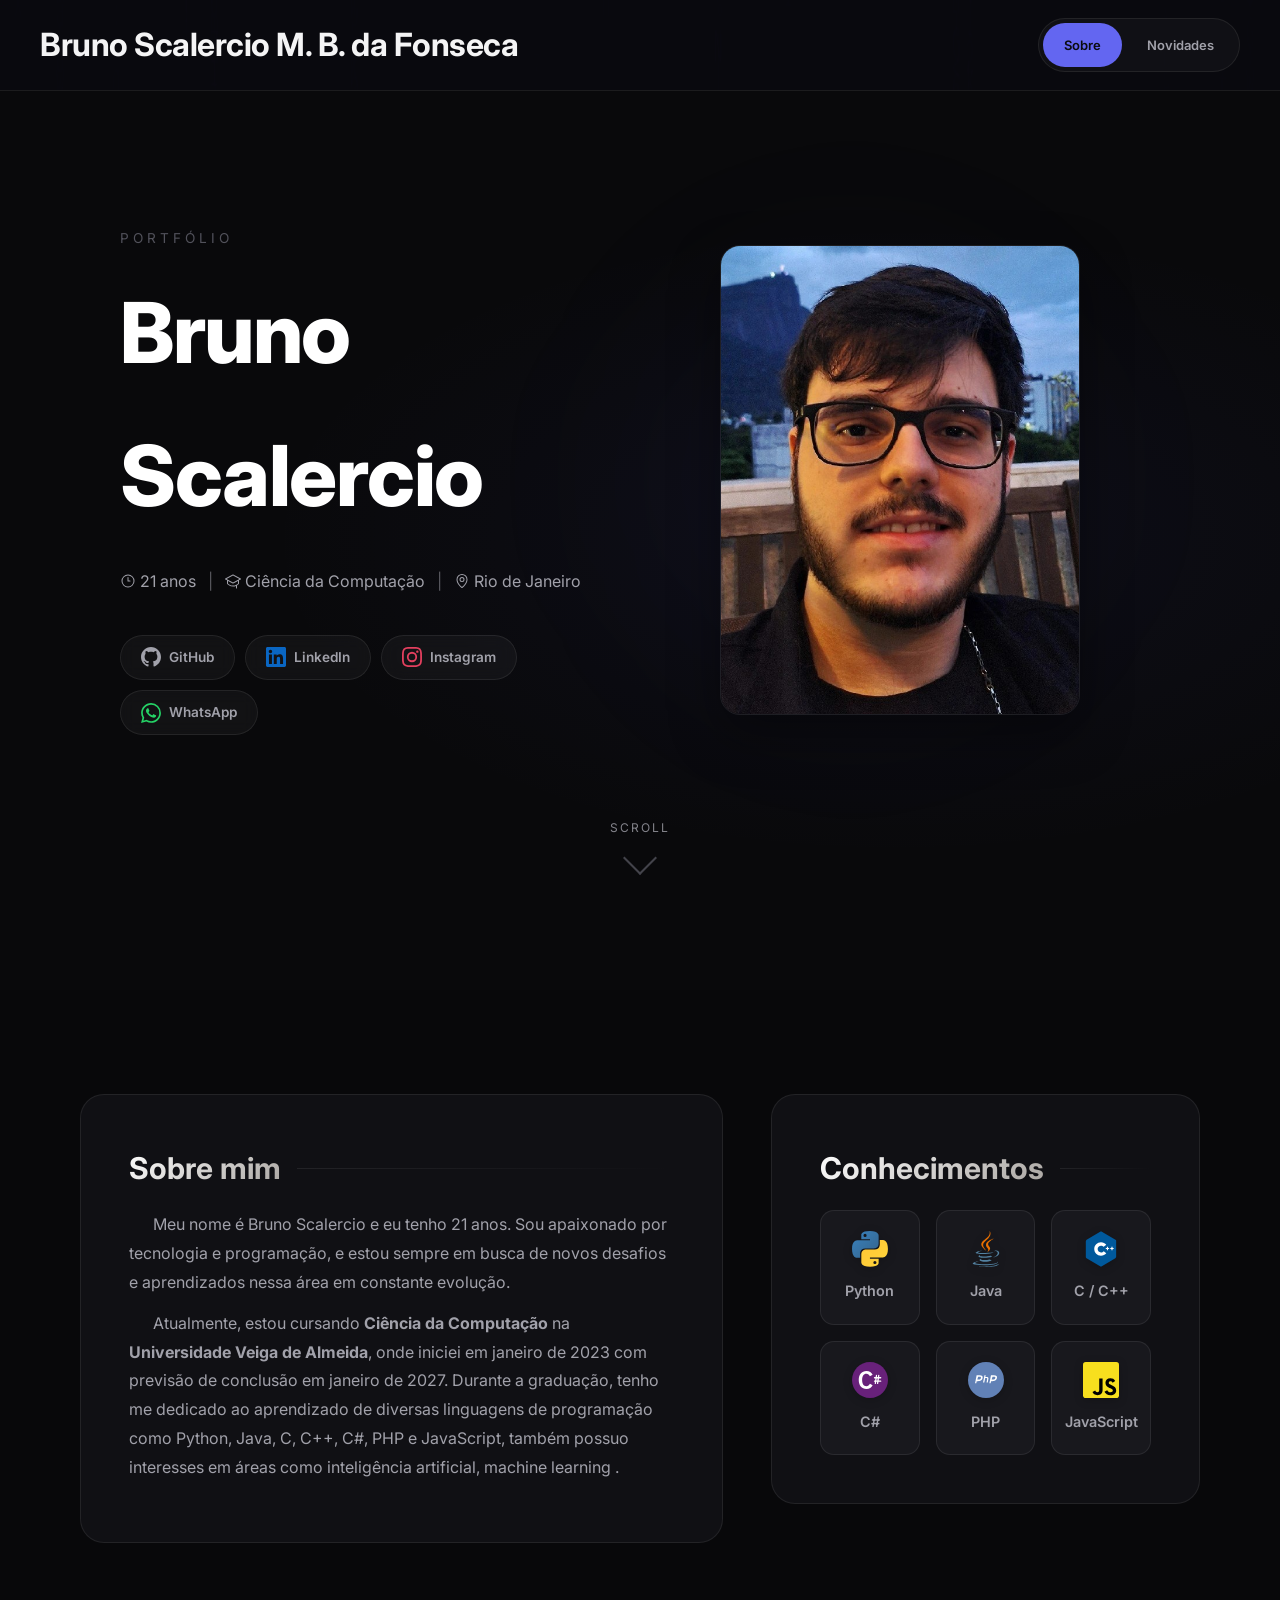
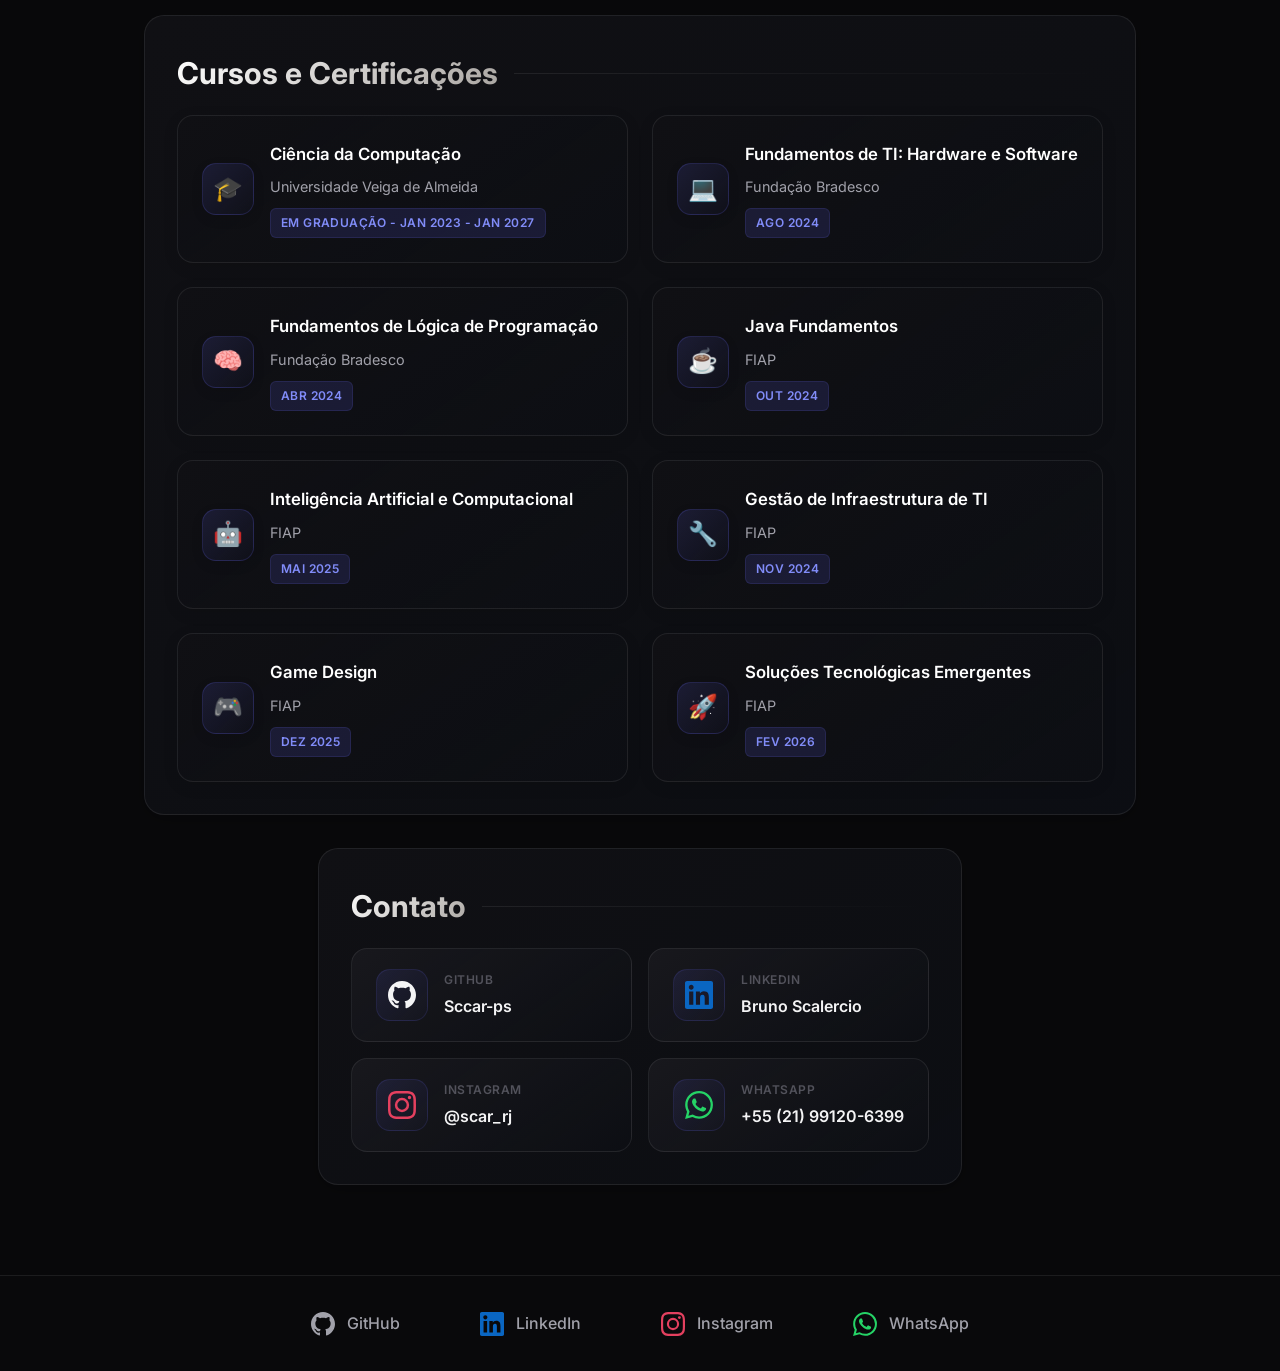
==== commit 891a323d: "Update 1.5.3" ====
--- a/index.html
+++ b/index.html
@@ -10,13 +10,19 @@
   <link rel="preconnect" href="https://fonts.googleapis.com">
   <link rel="preconnect" href="https://fonts.gstatic.com" crossorigin>
   <link href="https://fonts.googleapis.com/css2?family=Inter:wght@400;500;600;700;800&display=swap" rel="stylesheet">
-  <link rel="stylesheet" href="style.css?v=20260327">
+  <link rel="stylesheet" href="style.css?v=20260402">
  </head>
 
 <body>
   <header>
     <div class="header-inner">
       <h1>Bruno Scalercio M. B. da Fonseca</h1>
+      <nav>
+        <ul id="primary-nav">
+          <li><a class="index2" href="index.html">Sobre</a></li>
+          <li><a href="index2.html">Novidades</a></li>
+        </ul>
+      </nav>
       <button class="nav-toggle" type="button" aria-controls="primary-nav" aria-expanded="false">
         <span class="nav-toggle-bar"></span>
         <span class="nav-toggle-bar"></span>
@@ -24,13 +30,6 @@
         <span class="sr-only">Abrir menu</span>
       </button>
     </div>
-    <nav>
-      <ul id="primary-nav">
-        <li><a class="index2" href="index.html">Sobre</a></li>
-        <li><a href="index2.html">Novidades</a></li>
-        <li><a href="index3.html">Contato</a></li>
-      </ul>
-    </nav>
   </header>
 
   <main class="page">
@@ -38,16 +37,30 @@
       <div class="hero-left">
         <p class="hero-eyebrow">Portfólio</p>
         <h2 class="hero-title">Bruno Scalercio</h2>
-        <div class="hero-subtitle" style="display:flex;gap:12px;flex-wrap:wrap;align-items:center;margin-top:8px;">
-          <span style="display:inline-flex;align-items:center;gap:4px;"><svg width="16" height="16" fill="currentColor" viewBox="0 0 256 256"><path d="M128,24a104,104,0,1,0,104,104A104.11,104.11,0,0,0,128,24Zm0,192a88,88,0,1,1,88-88A88.1,88.1,0,0,1,128,216ZM168,128a8,8,0,0,1-8,8H128a8,8,0,0,1-8-8V72a8,8,0,0,1,16,0v48h24A8,8,0,0,1,168,128Z"/></svg> 21 anos</span>
-          <span style="opacity:0.5;">|</span>
-          <span style="display:inline-flex;align-items:center;gap:4px;"><svg width="16" height="16" fill="currentColor" viewBox="0 0 256 256"><path d="M251.76,88.94l-120-64a8,8,0,0,0-7.52,0l-120,64a8,8,0,0,0,0,14.12L32,117.87v48.42a15.91,15.91,0,0,0,4.06,10.65C49.16,191.53,78.51,216,128,216a130,130,0,0,0,48-8.76V240a8,8,0,0,0,16,0V199.51a115.63,115.63,0,0,0,27.94-22.57A15.91,15.91,0,0,0,224,166.29V117.87l27.76-14.81a8,8,0,0,0,0-14.12ZM128,200c-43.27,0-68.72-21.14-80-33.71V126.4l76.24,40.66a8,8,0,0,0,7.52,0L208,126.4v40.16C196.72,179.14,171.27,200,128,200Zm0-49.33L24.81,96,128,40.89,231.19,96Z"/></svg> Ciência da Computação</span>
-          <span style="opacity:0.5;">|</span>
-          <span style="display:inline-flex;align-items:center;gap:4px;"><svg width="16" height="16" fill="currentColor" viewBox="0 0 256 256"><path d="M128,64a40,40,0,1,0,40,40A40,40,0,0,0,128,64Zm0,64a24,24,0,1,1,24-24A24,24,0,0,1,128,128Zm0-112a88.1,88.1,0,0,0-88,88c0,31.4,14.51,64.68,42,96.25,19,21.82,37.89,37,41.26,39.31a8,8,0,0,0,9.48,0c3.37-2.3,22.28-17.49,41.26-39.31,27.49-31.57,42-64.85,42-96.25A88.1,88.1,0,0,0,128,16Zm0,206c-16.53-13-72-60.75-72-118a72,72,0,0,1,144,0C200,161.23,144.53,209,128,222Z"/></svg> Rio de Janeiro</span>
-        </div>
-        <div style="margin-top: 24px; display: flex; gap: 12px; flex-wrap: wrap;">
-          <a href="index3.html" style="display:inline-flex;align-items:center;gap:8px;padding:12px 28px;border-radius:999px;background:var(--primary);color:#0a0b0f;font-weight:700;font-size:0.9rem;transition:all 0.3s ease;text-decoration:none;">Contato</a>
-          <a href="index2.html" style="display:inline-flex;align-items:center;gap:8px;padding:12px 28px;border-radius:999px;border:1px solid rgba(255,255,255,0.1);color:var(--text-light);font-weight:500;font-size:0.9rem;transition:all 0.3s ease;text-decoration:none;">Projetos &rarr;</a>
+        <div class="hero-info">
+          <span class="hero-info-item"><svg width="16" height="16" fill="currentColor" viewBox="0 0 256 256"><path d="M128,24a104,104,0,1,0,104,104A104.11,104.11,0,0,0,128,24Zm0,192a88,88,0,1,1,88-88A88.1,88.1,0,0,1,128,216ZM168,128a8,8,0,0,1-8,8H128a8,8,0,0,1-8-8V72a8,8,0,0,1,16,0v48h24A8,8,0,0,1,168,128Z"/></svg> 21 anos</span>
+          <span class="hero-info-sep" aria-hidden="true">|</span>
+          <span class="hero-info-item"><svg width="16" height="16" fill="currentColor" viewBox="0 0 256 256"><path d="M251.76,88.94l-120-64a8,8,0,0,0-7.52,0l-120,64a8,8,0,0,0,0,14.12L32,117.87v48.42a15.91,15.91,0,0,0,4.06,10.65C49.16,191.53,78.51,216,128,216a130,130,0,0,0,48-8.76V240a8,8,0,0,0,16,0V199.51a115.63,115.63,0,0,0,27.94-22.57A15.91,15.91,0,0,0,224,166.29V117.87l27.76-14.81a8,8,0,0,0,0-14.12ZM128,200c-43.27,0-68.72-21.14-80-33.71V126.4l76.24,40.66a8,8,0,0,0,7.52,0L208,126.4v40.16C196.72,179.14,171.27,200,128,200Zm0-49.33L24.81,96,128,40.89,231.19,96Z"/></svg> Ciência da Computação</span>
+          <span class="hero-info-sep" aria-hidden="true">|</span>
+          <span class="hero-info-item"><svg width="16" height="16" fill="currentColor" viewBox="0 0 256 256"><path d="M128,64a40,40,0,1,0,40,40A40,40,0,0,0,128,64Zm0,64a24,24,0,1,1,24-24A24,24,0,0,1,128,128Zm0-112a88.1,88.1,0,0,0-88,88c0,31.4,14.51,64.68,42,96.25,19,21.82,37.89,37,41.26,39.31a8,8,0,0,0,9.48,0c3.37-2.3,22.28-17.49,41.26-39.31,27.49-31.57,42-64.85,42-96.25A88.1,88.1,0,0,0,128,16Zm0,206c-16.53-13-72-60.75-72-118a72,72,0,0,1,144,0C200,161.23,144.53,209,128,222Z"/></svg> Rio de Janeiro</span>
+        </div>
+        <div class="hero-socials">
+          <a target="_blank" href="https://github.com/Sccar-ps" class="hero-social-btn" aria-label="GitHub">
+            <svg width="20" height="20" viewBox="0 0 24 24" fill="currentColor"><path d="M12 0c-6.626 0-12 5.373-12 12 0 5.302 3.438 9.8 8.207 11.387.599.111.793-.261.793-.577v-2.234c-3.338.726-4.033-1.416-4.033-1.416-.546-1.387-1.333-1.756-1.333-1.756-1.089-.745.083-.729.083-.729 1.205.084 1.839 1.237 1.839 1.237 1.07 1.834 2.807 1.304 3.492.997.107-.775.418-1.305.762-1.604-2.665-.305-5.467-1.334-5.467-5.931 0-1.311.469-2.381 1.236-3.221-.124-.303-.535-1.524.117-3.176 0 0 1.008-.322 3.301 1.23.957-.266 1.983-.399 3.003-.404 1.02.005 2.047.138 3.006.404 2.291-1.552 3.297-1.23 3.297-1.23.653 1.653.242 2.874.118 3.176.77.84 1.235 1.911 1.235 3.221 0 4.609-2.807 5.624-5.479 5.921.43.372.823 1.102.823 2.222v3.293c0 .319.192.694.801.576 4.765-1.589 8.199-6.086 8.199-11.386 0-6.627-5.373-12-12-12z"/></svg>
+            <span>GitHub</span>
+          </a>
+          <a target="_blank" href="https://www.linkedin.com/in/bruno-scalercio-30b161272/" class="hero-social-btn" aria-label="LinkedIn">
+            <svg width="20" height="20" viewBox="0 0 24 24" fill="#0A66C2"><path d="M20.447 20.452h-3.554v-5.569c0-1.328-.027-3.037-1.852-3.037-1.853 0-2.136 1.445-2.136 2.939v5.667H9.351V9h3.414v1.561h.046c.477-.9 1.637-1.85 3.37-1.85 3.601 0 4.267 2.37 4.267 5.455v6.286zM5.337 7.433c-1.144 0-2.063-.926-2.063-2.065 0-1.138.92-2.063 2.063-2.063 1.14 0 2.064.925 2.064 2.063 0 1.139-.925 2.065-2.064 2.065zm1.782 13.019H3.555V9h3.564v11.452zM22.225 0H1.771C.792 0 0 .774 0 1.729v20.542C0 23.227.792 24 1.771 24h20.451C23.2 24 24 23.227 24 22.271V1.729C24 .774 23.2 0 22.222 0h.003z"/></svg>
+            <span>LinkedIn</span>
+          </a>
+          <a target="_blank" href="https://www.instagram.com/scar_rj/" class="hero-social-btn" aria-label="Instagram">
+            <svg width="20" height="20" viewBox="0 0 24 24" fill="#E4405F"><path d="M12 2.163c3.204 0 3.584.012 4.85.07 3.252.148 4.771 1.691 4.919 4.919.058 1.265.069 1.645.069 4.849 0 3.205-.012 3.584-.069 4.849-.149 3.225-1.664 4.771-4.919 4.919-1.266.058-1.644.07-4.85.07-3.204 0-3.584-.012-4.849-.07-3.26-.149-4.771-1.699-4.919-4.92-.058-1.265-.07-1.644-.07-4.849 0-3.204.013-3.583.07-4.849.149-3.227 1.664-4.771 4.919-4.919 1.266-.057 1.645-.069 4.849-.069zM12 0C8.741 0 8.333.014 7.053.072 2.695.272.273 2.69.073 7.052.014 8.333 0 8.741 0 12c0 3.259.014 3.668.072 4.948.2 4.358 2.618 6.78 6.98 6.98C8.333 23.986 8.741 24 12 24c3.259 0 3.668-.014 4.948-.072 4.354-.2 6.782-2.618 6.979-6.98.059-1.28.073-1.689.073-4.948 0-3.259-.014-3.667-.072-4.947-.196-4.354-2.617-6.78-6.979-6.98C15.668.014 15.259 0 12 0zm0 5.838a6.162 6.162 0 100 12.324 6.162 6.162 0 000-12.324zM12 16a4 4 0 110-8 4 4 0 010 8zm6.406-11.845a1.44 1.44 0 100 2.881 1.44 1.44 0 000-2.881z"/></svg>
+            <span>Instagram</span>
+          </a>
+          <a target="_blank" href="https://wa.me/5521991206399" class="hero-social-btn" aria-label="WhatsApp">
+            <svg width="20" height="20" viewBox="0 0 24 24" fill="#25D366"><path d="M17.472 14.382c-.297-.149-1.758-.867-2.03-.967-.273-.099-.471-.148-.67.15-.197.297-.767.966-.94 1.164-.173.199-.347.223-.644.075-.297-.15-1.255-.463-2.39-1.475-.883-.788-1.48-1.761-1.653-2.059-.173-.297-.018-.458.13-.606.134-.133.298-.347.446-.52.149-.174.198-.298.298-.497.099-.198.05-.371-.025-.52-.075-.149-.669-1.612-.916-2.207-.242-.579-.487-.5-.669-.51-.173-.008-.371-.01-.57-.01-.198 0-.52.074-.792.372-.272.297-1.04 1.016-1.04 2.479 0 1.462 1.065 2.875 1.213 3.074.149.198 2.096 3.2 5.077 4.487.709.306 1.262.489 1.694.625.712.227 1.36.195 1.871.118.571-.085 1.758-.719 2.006-1.413.248-.694.248-1.289.173-1.413-.074-.124-.272-.198-.57-.347m-5.421 7.403h-.004a9.87 9.87 0 01-5.031-1.378l-.361-.214-3.741.982.998-3.648-.235-.374a9.86 9.86 0 01-1.51-5.26c.001-5.45 4.436-9.884 9.888-9.884 2.64 0 5.122 1.03 6.988 2.898a9.825 9.825 0 012.893 6.994c-.003 5.45-4.437 9.884-9.885 9.884m8.413-18.297A11.815 11.815 0 0012.05 0C5.495 0 .16 5.335.157 11.892c0 2.096.547 4.142 1.588 5.945L.057 24l6.305-1.654a11.882 11.882 0 005.683 1.448h.005c6.554 0 11.89-5.335 11.893-11.893a11.821 11.821 0 00-3.48-8.413z"/></svg>
+            <span>WhatsApp</span>
+          </a>
         </div>
       </div>
       <div class="hero-right">
@@ -177,21 +190,74 @@
         </div>
       </div>
     </section>
+
+    <section class="panel" id="contato">
+      <div class="panel-header">
+        <h2>Contato</h2>
+        <span class="panel-line"></span>
+      </div>
+      <div class="contact-grid">
+        <a target="_blank" href="https://github.com/Sccar-ps" class="contact-card">
+          <div class="contact-card-icon">
+            <svg width="28" height="28" viewBox="0 0 24 24" fill="currentColor"><path d="M12 0c-6.626 0-12 5.373-12 12 0 5.302 3.438 9.8 8.207 11.387.599.111.793-.261.793-.577v-2.234c-3.338.726-4.033-1.416-4.033-1.416-.546-1.387-1.333-1.756-1.333-1.756-1.089-.745.083-.729.083-.729 1.205.084 1.839 1.237 1.839 1.237 1.07 1.834 2.807 1.304 3.492.997.107-.775.418-1.305.762-1.604-2.665-.305-5.467-1.334-5.467-5.931 0-1.311.469-2.381 1.236-3.221-.124-.303-.535-1.524.117-3.176 0 0 1.008-.322 3.301 1.23.957-.266 1.983-.399 3.003-.404 1.02.005 2.047.138 3.006.404 2.291-1.552 3.297-1.23 3.297-1.23.653 1.653.242 2.874.118 3.176.77.84 1.235 1.911 1.235 3.221 0 4.609-2.807 5.624-5.479 5.921.43.372.823 1.102.823 2.222v3.293c0 .319.192.694.801.576 4.765-1.589 8.199-6.086 8.199-11.386 0-6.627-5.373-12-12-12z"/></svg>
+          </div>
+          <div class="contact-card-info">
+            <span class="contact-card-label">GitHub</span>
+            <span class="contact-card-value">Sccar-ps</span>
+          </div>
+        </a>
+        <a target="_blank" href="https://www.linkedin.com/in/bruno-scalercio-30b161272/" class="contact-card">
+          <div class="contact-card-icon" style="color:#0A66C2;">
+            <svg width="28" height="28" viewBox="0 0 24 24" fill="currentColor"><path d="M20.447 20.452h-3.554v-5.569c0-1.328-.027-3.037-1.852-3.037-1.853 0-2.136 1.445-2.136 2.939v5.667H9.351V9h3.414v1.561h.046c.477-.9 1.637-1.85 3.37-1.85 3.601 0 4.267 2.37 4.267 5.455v6.286zM5.337 7.433c-1.144 0-2.063-.926-2.063-2.065 0-1.138.92-2.063 2.063-2.063 1.14 0 2.064.925 2.064 2.063 0 1.139-.925 2.065-2.064 2.065zm1.782 13.019H3.555V9h3.564v11.452zM22.225 0H1.771C.792 0 0 .774 0 1.729v20.542C0 23.227.792 24 1.771 24h20.451C23.2 24 24 23.227 24 22.271V1.729C24 .774 23.2 0 22.222 0h.003z"/></svg>
+          </div>
+          <div class="contact-card-info">
+            <span class="contact-card-label">LinkedIn</span>
+            <span class="contact-card-value">Bruno Scalercio</span>
+          </div>
+        </a>
+        <a target="_blank" href="https://www.instagram.com/scar_rj/" class="contact-card">
+          <div class="contact-card-icon" style="color:#E4405F;">
+            <svg width="28" height="28" viewBox="0 0 24 24" fill="currentColor"><path d="M12 2.163c3.204 0 3.584.012 4.85.07 3.252.148 4.771 1.691 4.919 4.919.058 1.265.069 1.645.069 4.849 0 3.205-.012 3.584-.069 4.849-.149 3.225-1.664 4.771-4.919 4.919-1.266.058-1.644.07-4.85.07-3.204 0-3.584-.012-4.849-.07-3.26-.149-4.771-1.699-4.919-4.92-.058-1.265-.07-1.644-.07-4.849 0-3.204.013-3.583.07-4.849.149-3.227 1.664-4.771 4.919-4.919 1.266-.057 1.645-.069 4.849-.069zM12 0C8.741 0 8.333.014 7.053.072 2.695.272.273 2.69.073 7.052.014 8.333 0 8.741 0 12c0 3.259.014 3.668.072 4.948.2 4.358 2.618 6.78 6.98 6.98C8.333 23.986 8.741 24 12 24c3.259 0 3.668-.014 4.948-.072 4.354-.2 6.782-2.618 6.979-6.98.059-1.28.073-1.689.073-4.948 0-3.259-.014-3.667-.072-4.947-.196-4.354-2.617-6.78-6.979-6.98C15.668.014 15.259 0 12 0zm0 5.838a6.162 6.162 0 100 12.324 6.162 6.162 0 000-12.324zM12 16a4 4 0 110-8 4 4 0 010 8zm6.406-11.845a1.44 1.44 0 100 2.881 1.44 1.44 0 000-2.881z"/></svg>
+          </div>
+          <div class="contact-card-info">
+            <span class="contact-card-label">Instagram</span>
+            <span class="contact-card-value">@scar_rj</span>
+          </div>
+        </a>
+        <a target="_blank" href="https://wa.me/5521991206399" class="contact-card">
+          <div class="contact-card-icon" style="color:#25D366;">
+            <svg width="28" height="28" viewBox="0 0 24 24" fill="currentColor"><path d="M17.472 14.382c-.297-.149-1.758-.867-2.03-.967-.273-.099-.471-.148-.67.15-.197.297-.767.966-.94 1.164-.173.199-.347.223-.644.075-.297-.15-1.255-.463-2.39-1.475-.883-.788-1.48-1.761-1.653-2.059-.173-.297-.018-.458.13-.606.134-.133.298-.347.446-.52.149-.174.198-.298.298-.497.099-.198.05-.371-.025-.52-.075-.149-.669-1.612-.916-2.207-.242-.579-.487-.5-.669-.51-.173-.008-.371-.01-.57-.01-.198 0-.52.074-.792.372-.272.297-1.04 1.016-1.04 2.479 0 1.462 1.065 2.875 1.213 3.074.149.198 2.096 3.2 5.077 4.487.709.306 1.262.489 1.694.625.712.227 1.36.195 1.871.118.571-.085 1.758-.719 2.006-1.413.248-.694.248-1.289.173-1.413-.074-.124-.272-.198-.57-.347m-5.421 7.403h-.004a9.87 9.87 0 01-5.031-1.378l-.361-.214-3.741.982.998-3.648-.235-.374a9.86 9.86 0 01-1.51-5.26c.001-5.45 4.436-9.884 9.888-9.884 2.64 0 5.122 1.03 6.988 2.898a9.825 9.825 0 012.893 6.994c-.003 5.45-4.437 9.884-9.885 9.884m8.413-18.297A11.815 11.815 0 0012.05 0C5.495 0 .16 5.335.157 11.892c0 2.096.547 4.142 1.588 5.945L.057 24l6.305-1.654a11.882 11.882 0 005.683 1.448h.005c6.554 0 11.89-5.335 11.893-11.893a11.821 11.821 0 00-3.48-8.413z"/></svg>
+          </div>
+          <div class="contact-card-info">
+            <span class="contact-card-label">WhatsApp</span>
+            <span class="contact-card-value">+55 (21) 99120-6399</span>
+          </div>
+        </a>
+      </div>
+    </section>
   </main>
 
   <footer class="social-footer">
     <div class="footer-content">
       <a target="_blank" href="https://github.com/Sccar-ps" class="social-link">
         <svg width="24" height="24" viewBox="0 0 24 24" fill="currentColor"><path d="M12 0c-6.626 0-12 5.373-12 12 0 5.302 3.438 9.8 8.207 11.387.599.111.793-.261.793-.577v-2.234c-3.338.726-4.033-1.416-4.033-1.416-.546-1.387-1.333-1.756-1.333-1.756-1.089-.745.083-.729.083-.729 1.205.084 1.839 1.237 1.839 1.237 1.07 1.834 2.807 1.304 3.492.997.107-.775.418-1.305.762-1.604-2.665-.305-5.467-1.334-5.467-5.931 0-1.311.469-2.381 1.236-3.221-.124-.303-.535-1.524.117-3.176 0 0 1.008-.322 3.301 1.23.957-.266 1.983-.399 3.003-.404 1.02.005 2.047.138 3.006.404 2.291-1.552 3.297-1.23 3.297-1.23.653 1.653.242 2.874.118 3.176.77.84 1.235 1.911 1.235 3.221 0 4.609-2.807 5.624-5.479 5.921.43.372.823 1.102.823 2.222v3.293c0 .319.192.694.801.576 4.765-1.589 8.199-6.086 8.199-11.386 0-6.627-5.373-12-12-12z"/></svg>
-        <span>Sccar-ps</span>
+        <span>GitHub</span>
       </a>
       <a target="_blank" href="https://www.linkedin.com/in/bruno-scalercio-30b161272/" class="social-link">
         <svg width="24" height="24" viewBox="0 0 24 24" fill="#0A66C2"><path d="M20.447 20.452h-3.554v-5.569c0-1.328-.027-3.037-1.852-3.037-1.853 0-2.136 1.445-2.136 2.939v5.667H9.351V9h3.414v1.561h.046c.477-.9 1.637-1.85 3.37-1.85 3.601 0 4.267 2.37 4.267 5.455v6.286zM5.337 7.433c-1.144 0-2.063-.926-2.063-2.065 0-1.138.92-2.063 2.063-2.063 1.14 0 2.064.925 2.064 2.063 0 1.139-.925 2.065-2.064 2.065zm1.782 13.019H3.555V9h3.564v11.452zM22.225 0H1.771C.792 0 0 .774 0 1.729v20.542C0 23.227.792 24 1.771 24h20.451C23.2 24 24 23.227 24 22.271V1.729C24 .774 23.2 0 22.222 0h.003z"/></svg>
-        <span>Bruno Scalercio</span>
+        <span>LinkedIn</span>
+      </a>
+      <a target="_blank" href="https://www.instagram.com/scar_rj/" class="social-link">
+        <svg width="24" height="24" viewBox="0 0 24 24" fill="#E4405F"><path d="M12 2.163c3.204 0 3.584.012 4.85.07 3.252.148 4.771 1.691 4.919 4.919.058 1.265.069 1.645.069 4.849 0 3.205-.012 3.584-.069 4.849-.149 3.225-1.664 4.771-4.919 4.919-1.266.058-1.644.07-4.85.07-3.204 0-3.584-.012-4.849-.07-3.26-.149-4.771-1.699-4.919-4.92-.058-1.265-.07-1.644-.07-4.849 0-3.204.013-3.583.07-4.849.149-3.227 1.664-4.771 4.919-4.919 1.266-.057 1.645-.069 4.849-.069zM12 0C8.741 0 8.333.014 7.053.072 2.695.272.273 2.69.073 7.052.014 8.333 0 8.741 0 12c0 3.259.014 3.668.072 4.948.2 4.358 2.618 6.78 6.98 6.98C8.333 23.986 8.741 24 12 24c3.259 0 3.668-.014 4.948-.072 4.354-.2 6.782-2.618 6.979-6.98.059-1.28.073-1.689.073-4.948 0-3.259-.014-3.667-.072-4.947-.196-4.354-2.617-6.78-6.979-6.98C15.668.014 15.259 0 12 0zm0 5.838a6.162 6.162 0 100 12.324 6.162 6.162 0 000-12.324zM12 16a4 4 0 110-8 4 4 0 010 8zm6.406-11.845a1.44 1.44 0 100 2.881 1.44 1.44 0 000-2.881z"/></svg>
+        <span>Instagram</span>
+      </a>
+      <a target="_blank" href="https://wa.me/5521991206399" class="social-link">
+        <svg width="24" height="24" viewBox="0 0 24 24" fill="#25D366"><path d="M17.472 14.382c-.297-.149-1.758-.867-2.03-.967-.273-.099-.471-.148-.67.15-.197.297-.767.966-.94 1.164-.173.199-.347.223-.644.075-.297-.15-1.255-.463-2.39-1.475-.883-.788-1.48-1.761-1.653-2.059-.173-.297-.018-.458.13-.606.134-.133.298-.347.446-.52.149-.174.198-.298.298-.497.099-.198.05-.371-.025-.52-.075-.149-.669-1.612-.916-2.207-.242-.579-.487-.5-.669-.51-.173-.008-.371-.01-.57-.01-.198 0-.52.074-.792.372-.272.297-1.04 1.016-1.04 2.479 0 1.462 1.065 2.875 1.213 3.074.149.198 2.096 3.2 5.077 4.487.709.306 1.262.489 1.694.625.712.227 1.36.195 1.871.118.571-.085 1.758-.719 2.006-1.413.248-.694.248-1.289.173-1.413-.074-.124-.272-.198-.57-.347m-5.421 7.403h-.004a9.87 9.87 0 01-5.031-1.378l-.361-.214-3.741.982.998-3.648-.235-.374a9.86 9.86 0 01-1.51-5.26c.001-5.45 4.436-9.884 9.888-9.884 2.64 0 5.122 1.03 6.988 2.898a9.825 9.825 0 012.893 6.994c-.003 5.45-4.437 9.884-9.885 9.884m8.413-18.297A11.815 11.815 0 0012.05 0C5.495 0 .16 5.335.157 11.892c0 2.096.547 4.142 1.588 5.945L.057 24l6.305-1.654a11.882 11.882 0 005.683 1.448h.005c6.554 0 11.89-5.335 11.893-11.893a11.821 11.821 0 00-3.48-8.413z"/></svg>
+        <span>WhatsApp</span>
       </a>
     </div>
   </footer>
-  <script src="script.js?v=20260327"></script>
+  <script src="script.js?v=20260402"></script>
 </body>
 <!-- BRUNO SCALERCIO MARQUES BORGES DA FONSECA - 1230112185-->
 </html>
--- a/style.css
+++ b/style.css
@@ -48,23 +48,23 @@
   position: relative;
   overflow-x: hidden;
   opacity: 0;
-  animation: pageEnter 0.6s ease-out 0.1s forwards;
+  animation: pageEnter 0.5s ease-out forwards;
 }
 
 /* Page entrance animation */
 @keyframes pageEnter {
-  from { opacity: 0; }
-  to { opacity: 1; }
+  from { opacity: 0; transform: translateY(6px); }
+  to { opacity: 1; transform: translateY(0); }
 }
 
 /* Page exit animation class */
 body.page-exit {
-  animation: pageExit 0.35s ease-in forwards;
+  animation: pageExit 0.3s ease-in forwards;
 }
 
 @keyframes pageExit {
-  from { opacity: 1; }
-  to { opacity: 0; }
+  from { opacity: 1; transform: translateY(0); }
+  to { opacity: 0; transform: translateY(-6px); }
 }
 
 /* Scroll progress indicator */
@@ -162,11 +162,19 @@
 .header-inner {
   display: flex;
   align-items: center;
-  justify-content: center;
+  justify-content: space-between;
   gap: 16px;
   position: relative;
   max-width: var(--max-width);
   margin: 0 auto;
+}
+
+.header-inner nav {
+  flex-shrink: 0;
+}
+
+.header-inner nav ul {
+  margin-top: 0;
 }
 
 .nav-toggle {
@@ -390,6 +398,8 @@
   width: 100vw;
   position: relative;
   left: 0;
+  user-select: none;
+  -webkit-user-select: none;
 }
 
 .hero-full::before {
@@ -440,7 +450,8 @@
   border: 1px solid rgba(255, 255, 255, 0.08);
   box-shadow: 0 20px 50px rgba(0, 0, 0, 0.4);
   transition: transform 0.6s cubic-bezier(0.4, 0, 0.2, 1), box-shadow 0.6s ease;
-  animation: heroImgFloat 6s ease-in-out infinite;
+  animation: heroImgFloat 6s ease-in-out 0.8s infinite;
+  will-change: transform;
 }
 
 .hero-right img:hover {
@@ -450,7 +461,7 @@
 
 @keyframes heroImgFloat {
   0%, 100% { transform: translateY(0); }
-  50% { transform: translateY(-12px); }
+  50% { transform: translateY(-10px); }
 }
 
 .hero-full .hero-eyebrow {
@@ -504,6 +515,28 @@
   font-weight: 400;
   max-width: 500px;
   line-height: 1.6;
+}
+
+/* Hero info row (age, degree, location) */
+.hero-info {
+  display: flex;
+  gap: 12px;
+  flex-wrap: wrap;
+  align-items: center;
+  margin-top: 8px;
+  color: var(--text-light);
+  font-size: clamp(14px, 1.3vw, 16px);
+}
+
+.hero-info-item {
+  display: inline-flex;
+  align-items: center;
+  gap: 4px;
+  white-space: nowrap;
+}
+
+.hero-info-sep {
+  opacity: 0.5;
 }
 
 .hero {
@@ -875,69 +908,10 @@
 }
 #contato {
   margin: 0;
-  text-align: center;
-  background: linear-gradient(145deg, var(--surface) 0%, rgba(13, 15, 20, 0.9) 100%);
-  padding: 40px;
-  border-radius: var(--radius-lg);
-  box-shadow: 0 4px 20px rgba(0, 0, 0, 0.2);
-  border: 1px solid var(--border);
 }
 
 #contato h2 {
   color: var(--text);
-  margin-bottom: 24px;
-}
-
-#contato p {
-  display: flex;
-  align-items: center;
-  justify-content: center;
-  gap: 12px;
-  margin: 16px 0;
-  font-size: 1.05rem;
-}
-
-#contato .contact-link {
-  display: inline-flex;
-  align-items: center;
-  gap: 12px;
-  padding: 12px 24px;
-  background: rgba(255, 255, 255, 0.03);
-  border-radius: var(--radius-pill);
-  border: 1px solid var(--border);
-  transition: all 0.35s cubic-bezier(0.4, 0, 0.2, 1);
-}
-
-#contato .contact-link:hover {
-  background: rgba(255, 255, 255, 0.06);
-  border-color: var(--border-hover);
-  transform: translateY(-3px);
-  box-shadow: 0 8px 24px rgba(0, 0, 0, 0.2);
-}
-
-#contato .contact-link:hover svg {
-  transform: scale(1.15);
-}
-
-#contato .contact-link svg {
-  transition: transform 0.35s ease;
-}
-
-#contato hr {
-  border: none;
-  height: 1px;
-  background: var(--border);
-  margin: 20px 0;
-}
-
-#contato img {
-  transition: all 0.2s ease;
-  width: 28px;
-  height: 28px;
-}
-
-#contato a:hover img {
-  transform: scale(1.1) rotate(5deg);
 }
 
 footer {
@@ -985,6 +959,106 @@
   transform: scale(1.15);
 }
 
+/* ── About/Skills grid layout ────────────────────────── */
+.about-skills-grid {
+  display: grid;
+  grid-template-columns: 1.2fr 0.8fr;
+  gap: 40px;
+  width: 100%;
+  max-width: 1400px;
+  margin: 0 auto;
+  padding: 40px 20px;
+  align-items: start;
+}
+
+.about-skills-grid .panel {
+  margin: 0;
+  height: 100%;
+  background: transparent;
+  box-shadow: none;
+  padding: 0;
+}
+
+.about-skills-grid #sobre,
+.about-skills-grid #habilidades {
+  background: var(--surface);
+  border: 1px solid var(--border);
+  border-radius: 24px;
+  padding: 40px;
+}
+
+.about-skills-grid #habilidades {
+  position: sticky;
+  top: 120px;
+  height: fit-content;
+}
+
+.skills-vertical {
+  display: flex;
+  flex-direction: column;
+  gap: 20px;
+}
+
+.skills-vertical .skill {
+  background: rgba(255, 255, 255, 0.02);
+  padding: 15px 20px;
+  border-radius: 12px;
+  border: 1px solid var(--border);
+  transition: all 0.3s ease;
+}
+
+.skills-vertical .skill:hover {
+  transform: translateX(5px);
+  border-color: var(--border-hover);
+  background: rgba(99, 102, 241, 0.04);
+}
+
+.skills-vertical .skill span {
+  display: block;
+  margin-bottom: 8px;
+  font-weight: 500;
+  color: #fff;
+}
+
+/* ═══════════════════════════════════════════════════════
+   RESPONSIVE — Organized by breakpoint (large → small)
+   ═══════════════════════════════════════════════════════ */
+
+/* ── Large screens (≥ 1200px) ────────────────────────── */
+@media (min-width: 1200px) {
+  :root {
+    --max-width: 1200px;
+  }
+
+  .hero-full {
+    padding: 0 120px 120px;
+  }
+
+  .hero-right img {
+    width: 360px;
+    height: 470px;
+  }
+
+  .about-skills-grid {
+    max-width: 1200px;
+    gap: 48px;
+  }
+
+  .about-skills-grid #sobre,
+  .about-skills-grid #habilidades {
+    padding: 48px;
+  }
+
+  .services-grid {
+    gap: 24px;
+  }
+
+  .contact-grid {
+    gap: 20px;
+  }
+}
+
+/* ── Tablet / small desktop (≤ 900px) ────────────────── */
 @media only screen and (max-width: 900px) {
   .layout {
     grid-template-columns: 1fr;
@@ -992,8 +1066,9 @@
 
   .hero-full {
     grid-template-columns: 1fr;
-    min-height: 100vh;
-    padding: 60px 24px 120px 24px;
+    min-height: 100svh;
+    min-height: 100vh; /* fallback */
+    padding: 60px 24px 120px;
     margin-left: calc(-50vw + 50%);
     margin-right: calc(-50vw + 50%);
     margin-top: -16px;
@@ -1003,18 +1078,20 @@
     background: radial-gradient(ellipse at 50% 30%, rgba(99, 102, 241, 0.06) 0%, transparent 50%), var(--bg);
   }
 
+  .hero-full::before {
+    width: 400px;
+    height: 400px;
+    filter: blur(60px);
+  }
+
   .hero-left {
     align-items: center;
     order: 2;
   }
 
-  .hero-left div[style] {
-    justify-content: center;
-  }
-
   .hero-right {
     order: 1;
-    margin-bottom: 32px;
+    margin-bottom: 24px;
   }
 
   .hero-right img {
@@ -1022,61 +1099,147 @@
     height: 290px;
   }
 
-  .about-content {
-    grid-template-columns: 1fr;
-    text-align: center;
-  }
-
-  .about-photo {
-    order: -1;
-  }
-
-  .about-photo img {
-    width: 180px;
-    height: 230px;
-  }
-
-  .hero {
-    grid-template-columns: 1fr;
-    text-align: center;
-    padding: 32px;
-    gap: 28px;
-  }
-
-  .hero-portrait {
-    order: -1;
-  }
-
-  .hero-portrait img {
-    width: 200px;
-    height: 250px;
-  }
-
   .profile {
     width: 140px;
     height: 140px;
   }
-  
+
   .barra {
     position: relative;
     top: 0;
   }
-}
-
+
+  .about-skills-grid {
+    display: flex;
+    flex-direction: column;
+    gap: 20px;
+    max-width: 100%;
+    padding: 20px 12px;
+  }
+
+  .about-skills-grid .panel {
+    width: 100%;
+    padding: 0;
+    margin: 0;
+  }
+
+  .about-skills-grid #sobre {
+    order: 1;
+  }
+
+  .about-skills-grid #habilidades {
+    position: relative;
+    top: 0;
+    height: auto;
+    order: 2;
+  }
+
+  .about-skills-grid #sobre,
+  .about-skills-grid #habilidades {
+    width: 100%;
+    padding: 22px 16px;
+    border-radius: 16px;
+  }
+
+  .hero-full .hero-subtitle {
+    max-width: 100%;
+  }
+
+  .hero-info {
+    justify-content: center;
+  }
+
+  .panel {
+    width: 100%;
+    box-sizing: border-box;
+  }
+
+  .services-grid {
+    justify-items: center;
+  }
+
+  .service-card {
+    width: 100%;
+    text-align: center;
+  }
+
+  #contato .contact-grid {
+    grid-template-columns: 1fr;
+    justify-items: center;
+  }
+
+  #contato {
+    width: 100%;
+    max-width: 760px;
+    margin: 0 auto;
+    box-sizing: border-box;
+  }
+
+  #contato .contact-card {
+    width: 100%;
+    justify-content: flex-start;
+    box-sizing: border-box;
+  }
+
+  #contato .contact-card-value {
+    overflow-wrap: anywhere;
+    word-break: break-word;
+  }
+
+  .tech-grid {
+    justify-items: center;
+  }
+
+  .footer-content {
+    gap: 20px;
+    flex-wrap: wrap;
+    justify-content: center;
+  }
+
+  .hero-full .scroll-hint {
+    bottom: 10px;
+    gap: 0;
+    z-index: 20;
+  }
+
+  .hero-full .scroll-hint span {
+    display: none;
+  }
+
+  .hero-full .scroll-hint-arrow {
+    width: 20px;
+    height: 20px;
+  }
+}
+
+/* ── Mobile (≤ 768px) ────────────────────────────────── */
 @media only screen and (max-width: 768px) {
   :root {
     --space: 16px;
   }
-  
+
   header {
     padding: 12px 10px;
   }
-  
+
   header h1 {
-    font-size: 16px;
+    font-size: clamp(16px, 4vw, 20px);
     letter-spacing: -0.3px;
-  }
-  
+    white-space: nowrap;
+    overflow: hidden;
+    text-overflow: ellipsis;
+    max-width: 60vw;
+  }
+
+  .header-inner {
+    flex-wrap: wrap;
+  }
+
+  .header-inner nav {
+    width: 100%;
+    order: 3;
+  }
+
   nav ul {
     gap: 4px;
     padding: 4px;
@@ -1102,31 +1265,77 @@
   nav a {
     display: block;
     text-align: center;
+    font-size: 13px;
+    padding: 10px 16px;
+    min-height: 44px;
+    line-height: 24px;
   }
 
   .nav-toggle {
     display: inline-flex;
   }
-  
-  nav a {
-    font-size: 11px;
-    padding: 7px 12px;
-  }
-  
+
   .index2 {
-    padding: 7px 12px;
-  }
-  
+    padding: 10px 16px;
+  }
+
   .layout {
-    padding: 0 12px;
+    padding: 0 16px;
     margin: 16px auto 80px;
     gap: 16px;
   }
 
   .page {
-    padding: 0 12px;
+    padding: 0 16px;
     margin: 16px auto 80px;
     gap: 20px;
+    align-items: center;
+  }
+
+  .page > .panel,
+  .page > .about-skills-grid {
+    width: 100%;
+  }
+
+  /* Hero mobile */
+  .hero-full {
+    min-height: auto;
+    padding: 48px 20px 120px;
+  }
+
+  .hero-full::after {
+    height: 80px;
+  }
+
+  .hero-right img {
+    width: 180px;
+    height: 240px;
+    border-radius: 16px;
+  }
+
+  .hero-right {
+    margin-bottom: 20px;
+  }
+
+  .hero-full .hero-title {
+    font-size: clamp(36px, 10vw, 52px);
+    letter-spacing: -1px;
+  }
+
+  .hero-full .hero-eyebrow {
+    font-size: 0.75rem;
+    letter-spacing: 3px;
+  }
+
+  /* Hero info row — stack vertically on mobile */
+  .hero-info {
+    flex-direction: column;
+    gap: 6px;
+    font-size: 0.85rem;
+  }
+
+  .hero-info-sep {
+    display: none;
   }
 
   .hero {
@@ -1135,76 +1344,129 @@
 
   .services-grid {
     grid-template-columns: 1fr;
+    gap: 12px;
+    justify-items: center;
+  }
+
+  .service-card {
+    padding: 18px 16px;
+    gap: 12px;
+    width: 100%;
+    justify-items: center;
+  }
+
+  .service-icon {
+    width: 44px;
+    height: 44px;
+    font-size: 1.2rem;
+    border-radius: 12px;
+  }
+
+  .service-card h3 {
+    font-size: 0.95rem;
+  }
+
+  .service-card p {
+    font-size: 0.85rem;
   }
 
   .skills {
     grid-template-columns: 1fr;
     gap: 16px;
   }
-  
+
   fieldset {
     padding: 20px 16px;
   }
-  
+
   legend {
     font-size: 16px;
   }
-  
+
   .barra {
     padding: 20px 16px;
   }
-  
+
   .barra h2 {
     font-size: 1.1rem;
   }
-  
+
   .barra p {
     font-size: 0.9rem;
   }
-  
+
   .profile {
     width: 120px;
     height: 120px;
   }
-  
+
   .intro-card {
-    padding: 16px;
-  }
-  
+    padding: 20px 16px;
+  }
+
   .intro-title {
-    font-size: 1rem;
-  }
-  
+    font-size: 1.1rem;
+  }
+
   .intro-text {
     font-size: 0.9rem;
   }
-  
+
   section p {
     font-size: 0.9rem;
   }
-  
+
+  .panel {
+    padding: 24px 18px;
+    border-radius: 16px;
+  }
+
+  .panel-header {
+    margin-bottom: 20px;
+  }
+
+  .panel-header h2 {
+    font-size: clamp(20px, 5.5vw, 26px);
+    background: none;
+    -webkit-background-clip: unset;
+    background-clip: unset;
+    -webkit-text-fill-color: var(--text);
+    color: var(--text);
+  }
+
+  .about-skills-grid #sobre,
+  .about-skills-grid #habilidades {
+    padding: 24px 18px;
+    border-radius: 18px;
+  }
+
+  .about-text-only p {
+    text-indent: 1.5em;
+  }
+
   /* Tabs mobile */
   .ficha {
     flex-direction: column;
     gap: 4px;
     padding: 4px;
   }
-  
+
   .aba a {
-    padding: 8px 12px;
+    padding: 10px 14px;
     min-width: auto;
-    font-size: 12px;
-  }
-  
+    font-size: 13px;
+    min-height: 44px;
+  }
+
   .tab-content {
     height: auto;
     min-height: 300px;
   }
-  
+
   .tab-content p {
     padding-bottom: 60px;
   }
-  
+
   /* Badge mobile */
   .badge {
     position: relative;
@@ -1213,56 +1475,90 @@
     margin-top: 16px;
     display: block;
     width: fit-content;
-  }
-  
+    margin-left: auto;
+    margin-right: auto;
+  }
+
   /* Cursos mobile */
   .curso-card {
     padding: 16px;
     flex-direction: column;
     text-align: center;
-  }
-  
+    align-items: center;
+  }
+
   .curso-link {
     flex-direction: column;
     text-align: center;
-  }
-  
+    align-items: center;
+  }
+
   .curso-icon {
     width: 48px;
     height: 48px;
     font-size: 1.5rem;
   }
-  
+
   .curso-info h3 {
     font-size: 0.95rem;
   }
-  
+
   .curso-badge {
     margin-top: 8px;
   }
-  
+
   /* Contato mobile */
   #contato {
-    padding: 20px 16px;
-  }
-  
-  #contato .contact-link {
-    padding: 10px 16px;
-    font-size: 0.9rem;
-  }
-  
+    padding: 24px 16px;
+    width: 100%;
+    max-width: 760px;
+    margin: 0 auto;
+    box-sizing: border-box;
+  }
+
+  #contato .contact-grid {
+    grid-template-columns: 1fr;
+    gap: 12px;
+    justify-items: center;
+    width: 100%;
+    max-width: 620px;
+    margin: 0 auto;
+  }
+
+  #contato .contact-card {
+    padding: 16px;
+    width: 100%;
+    max-width: 100%;
+    justify-content: flex-start;
+    box-sizing: border-box;
+  }
+
+  #contato .contact-card-value {
+    overflow-wrap: anywhere;
+    word-break: break-word;
+  }
+
+  .contact-card-icon {
+    width: 44px;
+    height: 44px;
+    border-radius: 12px;
+  }
+
   /* Footer mobile */
   footer {
     padding: 16px 12px;
     flex-direction: column;
     gap: 8px;
   }
-  
+
   footer a {
-    padding: 6px 12px;
+    padding: 8px 14px;
     font-size: 13px;
-  }
-  
+    min-height: 44px;
+    display: inline-flex;
+    align-items: center;
+  }
+
   /* Theme toggle mobile */
   .theme-toggle {
     width: 44px;
@@ -1270,71 +1566,499 @@
     bottom: 16px;
     right: 16px;
   }
-  
+
   .theme-toggle svg {
     width: 20px;
     height: 20px;
   }
-}
-
+
+  /* Novidades page mobile */
+  .novidades-layout {
+    padding: 0 16px;
+    gap: 24px;
+    margin-top: 20px;
+  }
+
+  .novidades-intro {
+    padding: 28px 20px;
+  }
+
+  .novidades-intro .intro-title {
+    font-size: 1.25rem;
+  }
+
+  .novidades-layout fieldset {
+    padding: 24px 16px 20px;
+  }
+
+  .novidades-layout .ficha {
+    flex-direction: column;
+    gap: 4px;
+  }
+
+  .novidades-layout .aba a {
+    padding: 10px 16px;
+    font-size: 0.85rem;
+    justify-content: flex-start;
+    min-height: 44px;
+  }
+
+  .tab-header h3 {
+    font-size: 1.1rem;
+  }
+
+  .novidades-layout .badge {
+    font-size: 0.75rem;
+    padding: 8px 16px;
+  }
+
+  /* Hero social buttons → icon-only circles */
+  .hero-socials {
+    justify-content: center;
+    gap: 12px;
+    margin-top: 20px;
+  }
+
+  .hero-social-btn {
+    padding: 12px;
+    border-radius: 50%;
+    min-width: 44px;
+    min-height: 44px;
+    display: inline-flex;
+    align-items: center;
+    justify-content: center;
+  }
+
+  .hero-social-btn span {
+    display: none;
+  }
+
+  /* Social footer stacking */
+  .footer-content {
+    flex-direction: column;
+    gap: 12px;
+    align-items: center;
+  }
+
+  .social-link {
+    padding: 10px 18px;
+    font-size: 0.9rem;
+    min-height: 44px;
+  }
+
+  /* Tech grid for mobile */
+  .tech-grid {
+    grid-template-columns: repeat(3, 1fr);
+    gap: 10px;
+    justify-items: center;
+  }
+
+  .tech-item {
+    padding: 14px 10px;
+    min-height: 90px;
+    font-size: 0.85rem;
+    width: 100%;
+  }
+
+  .tech-icon {
+    width: 28px;
+    height: 28px;
+  }
+
+  /* Scroll elements */
+  .scroll-top {
+    bottom: 24px;
+    right: 24px;
+  }
+
+  /* Matrix rain lighter on mobile */
+  #matrix-canvas {
+    opacity: 0.04;
+  }
+}
+
+/* ── Small mobile (≤ 600px) ──────────────────────────── */
+@media only screen and (max-width: 600px) {
+  .hero-full {
+    padding: 40px 16px 110px;
+  }
+
+  .hero-right img {
+    width: 160px;
+    height: 210px;
+    border-radius: 14px;
+  }
+
+  .hero-right {
+    margin-bottom: 16px;
+  }
+
+  .hero-full .hero-title {
+    font-size: clamp(32px, 9vw, 42px);
+  }
+
+  .tech-grid {
+    grid-template-columns: repeat(2, 1fr);
+    gap: 10px;
+  }
+
+  .tech-item {
+    padding: 14px 10px;
+    min-height: 80px;
+  }
+
+  .tech-icon {
+    width: 26px;
+    height: 26px;
+  }
+
+  .about-photo img {
+    width: 140px;
+    height: 180px;
+  }
+
+  .about-skills-grid #sobre,
+  .about-skills-grid #habilidades {
+    padding: 22px 16px;
+    border-radius: 14px;
+  }
+
+  .about-skills-grid {
+    gap: 16px;
+    padding: 16px 12px;
+  }
+
+  .panel {
+    padding: 22px 16px;
+    border-radius: 14px;
+  }
+
+  .panel-header h2 {
+    font-size: clamp(18px, 5vw, 24px);
+  }
+
+  .service-card {
+    grid-template-columns: 1fr;
+    text-align: center;
+    gap: 10px;
+    padding: 16px 14px;
+    justify-items: center;
+  }
+
+  .service-card div {
+    display: flex;
+    flex-direction: column;
+    align-items: center;
+  }
+
+  .service-icon {
+    margin: 0 auto;
+  }
+
+  .service-tag {
+    font-size: 0.7rem;
+  }
+}
+
+/* ── Extra-small mobile (≤ 480px) ────────────────────── */
 @media only screen and (max-width: 480px) {
   header {
     padding: 10px 8px;
   }
-  
+
   header h1 {
-    font-size: 14px;
+    font-size: 15px;
     letter-spacing: -0.2px;
-  }
-  
+    max-width: 55vw;
+  }
+
   nav ul {
     gap: 3px;
     padding: 3px;
     margin-top: 8px;
   }
-  
+
   nav a {
-    font-size: 10px;
-    padding: 6px 10px;
-  }
-  
+    font-size: 12px;
+    padding: 8px 12px;
+  }
+
   .index2 {
-    padding: 6px 10px;
+    padding: 8px 12px;
   }
 
   .nav-toggle {
     width: 40px;
     height: 40px;
   }
-  
+
   .layout {
     padding: 0 10px;
   }
-  
+
   fieldset {
     padding: 16px 12px;
   }
-  
+
   .profile {
     width: 100px;
     height: 100px;
   }
-  
+
   .barra h2 {
     font-size: 1rem;
   }
-  
+
   .tab-content p {
     font-size: 0.85rem;
     line-height: 1.7;
   }
-  
+
   .curso-info h3 {
     font-size: 0.9rem;
   }
-  
+
   .curso-instituicao, .curso-data {
     font-size: 0.8rem;
+  }
+
+  .hero-full {
+    padding: 32px 14px 90px;
+  }
+
+  .hero-right img {
+    width: 140px;
+    height: 185px;
+    border-radius: 12px;
+  }
+
+  .hero-full .hero-title {
+    font-size: clamp(28px, 8vw, 38px);
+    letter-spacing: -0.5px;
+  }
+
+  .hero-full .hero-eyebrow {
+    font-size: 0.7rem;
+    letter-spacing: 2px;
+  }
+
+  .hero-info {
+    font-size: 0.8rem;
+  }
+
+  .hero-full .scroll-hint {
+    bottom: 23px;
+  }
+
+  .contact-card {
+    padding: 14px 14px;
+  }
+
+  .contact-card-icon {
+    width: 40px;
+    height: 40px;
+    border-radius: 10px;
+  }
+
+  .contact-card-icon svg {
+    width: 22px;
+    height: 22px;
+  }
+
+  .contact-card-value {
+    font-size: 0.9rem;
+  }
+}
+
+/* ── Tiny mobile (≤ 360px) ───────────────────────────── */
+@media only screen and (max-width: 360px) {
+  header {
+    padding: 8px 6px;
+  }
+
+  header h1 {
+    font-size: 14px;
+    max-width: 50vw;
+  }
+
+  .hero-full {
+    padding: 24px 10px 76px;
+  }
+
+  .hero-right img {
+    width: 120px;
+    height: 160px;
+  }
+
+  .hero-full .hero-title {
+    font-size: clamp(24px, 7.5vw, 32px);
+  }
+
+  .hero-social-btn {
+    padding: 10px;
+    min-width: 40px;
+    min-height: 40px;
+  }
+
+  .hero-social-btn svg {
+    width: 16px;
+    height: 16px;
+  }
+
+  .panel, fieldset {
+    padding: 16px 12px;
+    border-radius: 12px;
+  }
+
+  .about-skills-grid #sobre,
+  .about-skills-grid #habilidades {
+    padding: 16px 12px;
+  }
+
+  .panel-header h2 {
+    font-size: clamp(16px, 5vw, 20px);
+  }
+
+  .tech-grid {
+    gap: 8px;
+  }
+
+  .tech-item {
+    padding: 10px 6px;
+    min-height: 70px;
+    font-size: 0.78rem;
+  }
+
+  .tech-icon {
+    width: 22px;
+    height: 22px;
+  }
+
+  .service-card {
+    padding: 14px 12px;
+  }
+
+  .service-icon {
+    width: 38px;
+    height: 38px;
+    font-size: 1rem;
+  }
+
+  .hero-full .scroll-hint {
+    bottom: 13px;
+    font-size: 0.65rem;
+  }
+
+  .scroll-top {
+    bottom: 16px;
+    right: 16px;
+    width: 38px;
+    height: 38px;
+  }
+
+  footer {
+    padding: 12px 8px;
+  }
+
+  footer a {
+    padding: 6px 10px;
+    font-size: 12px;
+  }
+
+  .contact-card {
+    padding: 12px;
+  }
+
+  .contact-card-icon {
+    width: 36px;
+    height: 36px;
+  }
+
+  .contact-card-icon svg {
+    width: 18px;
+    height: 18px;
+  }
+
+  .contact-card-value {
+    font-size: 0.85rem;
+  }
+
+  .contact-card-label {
+    font-size: 0.65rem;
+  }
+
+  .about-skills-grid {
+    padding: 14px 10px;
+  }
+
+  .about-skills-grid #sobre,
+  .about-skills-grid #habilidades {
+    padding: 18px 14px;
+  }
+
+  #contato {
+    padding: 20px 12px;
+  }
+
+  #contato .contact-card {
+    max-width: 100%;
+    gap: 12px;
+    padding: 14px;
+  }
+
+  #contato .contact-card-icon {
+    width: 42px;
+    height: 42px;
+  }
+}
+
+/* ── Landscape phone ─────────────────────────────────── */
+@media (max-height: 500px) and (orientation: landscape) {
+  .hero-full {
+    min-height: auto;
+    grid-template-columns: 1fr 1fr;
+    padding: 24px 32px 60px;
+    text-align: left;
+  }
+
+  .hero-left {
+    align-items: flex-start;
+    order: 1;
+  }
+
+  .hero-right {
+    order: 2;
+    margin-bottom: 0;
+  }
+
+  .hero-right img {
+    width: 140px;
+    height: 185px;
+  }
+
+  .hero-full .hero-title {
+    font-size: clamp(24px, 6vh, 36px);
+  }
+
+  .hero-full::after {
+    height: 40px;
+  }
+
+  .hero-socials {
+    justify-content: flex-start;
+  }
+
+  .hero-info {
+    flex-direction: row;
+    font-size: 0.8rem;
+  }
+
+  .hero-info-sep {
+    display: inline;
+  }
+
+  .hero-full .scroll-hint {
+    display: none;
   }
 }
 
@@ -1535,27 +2259,78 @@
 
 
 /* Scripts Classes */
-.fade-up-hidden { opacity: 0; transform: translateY(30px); transition: opacity 0.7s cubic-bezier(0.4, 0, 0.2, 1), transform 0.7s cubic-bezier(0.4, 0, 0.2, 1); }
-.visible { opacity: 1; transform: translateY(0); }
+.fade-up-hidden {
+  opacity: 0;
+  transform: translateY(24px);
+  transition: opacity 0.6s cubic-bezier(0.22, 1, 0.36, 1), transform 0.6s cubic-bezier(0.22, 1, 0.36, 1);
+}
+.fade-up-hidden.visible {
+  opacity: 1;
+  transform: translateY(0);
+}
 
 /* Staggered entrance delays for child elements */
-.stagger-1 { transition-delay: 0.1s; }
-.stagger-2 { transition-delay: 0.2s; }
-.stagger-3 { transition-delay: 0.3s; }
-.stagger-4 { transition-delay: 0.4s; }
-.stagger-5 { transition-delay: 0.5s; }
-.stagger-6 { transition-delay: 0.6s; }
-.stagger-7 { transition-delay: 0.7s; }
-.stagger-8 { transition-delay: 0.8s; }
+.stagger-1 { transition-delay: 0.05s; }
+.stagger-2 { transition-delay: 0.1s; }
+.stagger-3 { transition-delay: 0.15s; }
+.stagger-4 { transition-delay: 0.2s; }
+.stagger-5 { transition-delay: 0.25s; }
+.stagger-6 { transition-delay: 0.3s; }
+.stagger-7 { transition-delay: 0.35s; }
+.stagger-8 { transition-delay: 0.4s; }
 
 /* Slide-in animations */
-.slide-in-left { opacity: 0; transform: translateX(-40px); transition: opacity 0.7s cubic-bezier(0.4, 0, 0.2, 1), transform 0.7s cubic-bezier(0.4, 0, 0.2, 1); }
-.slide-in-right { opacity: 0; transform: translateX(40px); transition: opacity 0.7s cubic-bezier(0.4, 0, 0.2, 1), transform 0.7s cubic-bezier(0.4, 0, 0.2, 1); }
-.slide-in-left.visible, .slide-in-right.visible { opacity: 1; transform: translateX(0); }
+.slide-in-left {
+  opacity: 0;
+  transform: translateX(-30px);
+  transition: opacity 0.7s cubic-bezier(0.22, 1, 0.36, 1), transform 0.7s cubic-bezier(0.22, 1, 0.36, 1);
+}
+.slide-in-right {
+  opacity: 0;
+  transform: translateX(30px);
+  transition: opacity 0.7s cubic-bezier(0.22, 1, 0.36, 1), transform 0.7s cubic-bezier(0.22, 1, 0.36, 1);
+}
+.slide-in-left.visible, .slide-in-right.visible {
+  opacity: 1;
+  transform: translateX(0);
+}
 
 /* Scale-in animation */
-.scale-in { opacity: 0; transform: scale(0.9); transition: opacity 0.5s ease, transform 0.5s cubic-bezier(0.4, 0, 0.2, 1); }
-.scale-in.visible { opacity: 1; transform: scale(1); }
+.scale-in {
+  opacity: 0;
+  transform: scale(0.92);
+  transition: opacity 0.5s cubic-bezier(0.22, 1, 0.36, 1), transform 0.5s cubic-bezier(0.22, 1, 0.36, 1);
+}
+.scale-in.visible {
+  opacity: 1;
+  transform: scale(1);
+}
+
+/* Hero child staggered entrance */
+.hero-left .hero-eyebrow,
+.hero-left .hero-title,
+.hero-left .hero-subtitle,
+.hero-left .hero-info,
+.hero-left .hero-socials {
+  opacity: 0;
+  transform: translateY(16px);
+  transition: opacity 0.5s cubic-bezier(0.22, 1, 0.36, 1), transform 0.5s cubic-bezier(0.22, 1, 0.36, 1);
+}
+.hero-left.visible .hero-eyebrow {
+  opacity: 1; transform: translateY(0); transition-delay: 0.1s;
+}
+.hero-left.visible .hero-title {
+  opacity: 1; transform: translateY(0); transition-delay: 0.2s;
+}
+.hero-left.visible .hero-subtitle {
+  opacity: 1; transform: translateY(0); transition-delay: 0.35s;
+}
+.hero-left.visible .hero-info {
+  opacity: 1; transform: translateY(0); transition-delay: 0.42s;
+}
+.hero-left.visible .hero-socials {
+  opacity: 1; transform: translateY(0); transition-delay: 0.5s;
+}
 
 /* Glow pulse for active/important elements */
 @keyframes glowPulse {
@@ -1834,122 +2609,6 @@
   background: linear-gradient(135deg, #4c1d95, #5b21b6);
   color: #c4b5fd;
   border: 1px solid rgba(167, 139, 250, 0.3);
-}
-
-/* Responsive for novidades */
-@media (max-width: 768px) {
-  .novidades-layout {
-    padding: 0 16px;
-    gap: 24px;
-    margin-top: 20px;
-  }
-
-  .novidades-intro {
-    padding: 28px 20px;
-  }
-
-  .novidades-intro .intro-title {
-    font-size: 1.25rem;
-  }
-
-  .novidades-layout fieldset {
-    padding: 24px 16px 20px;
-  }
-
-  .novidades-layout .ficha {
-    flex-direction: column;
-    gap: 4px;
-  }
-
-  .novidades-layout .aba a {
-    padding: 10px 16px;
-    font-size: 0.82rem;
-    justify-content: flex-start;
-  }
-
-  .tab-header h3 {
-    font-size: 1.1rem;
-  }
-
-  .novidades-layout .badge {
-    font-size: 0.75rem;
-    padding: 8px 16px;
-  }
-}
-
-/* Layout Grid for About and Skills */
-.about-skills-grid {
-  display: grid;
-  grid-template-columns: 1.2fr 0.8fr; /* Gives more space to text */
-  gap: 40px;
-  width: 100%;
-  max-width: 1400px;
-  margin: 0 auto;
-  padding: 40px 20px;
-  align-items: start;
-}
-
-.about-skills-grid .panel {
-  margin: 0;
-  height: 100%;
-  background: transparent;
-  box-shadow: none;
-  padding: 0;
-}
-
-/* Specific styling for the inner components to look like distinct cards if needed, 
-   but user asked to separate them naturally. Let's give them a subtle background 
-   only if they are separate cards, or keep them clean. 
-   Given 'premium dark mode', glassmorphism or subtle borders are nice. */    
-
-.about-skills-grid #sobre, 
-.about-skills-grid #habilidades {
-  background: var(--surface);
-  border: 1px solid var(--border);
-  border-radius: 24px;
-  padding: 40px;
-}
-
-.skills-vertical {
-  display: flex;
-  flex-direction: column;
-  gap: 20px;
-}
-
-.skills-vertical .skill {
-  background: rgba(255, 255, 255, 0.02);
-  padding: 15px 20px;
-  border-radius: 12px;
-  border: 1px solid var(--border);
-  transition: all 0.3s ease;
-}
-
-.skills-vertical .skill:hover {
-  transform: translateX(5px);
-  border-color: var(--border-hover);
-  background: rgba(99, 102, 241, 0.04);
-}
-
-.skills-vertical .skill span {
-  display: block;
-  margin-bottom: 8px;
-  font-weight: 500;
-  color: #fff;
-}
-
-@media (max-width: 900px) {
-  .about-skills-grid {
-    grid-template-columns: 1fr;
-    gap: 30px;
-  }
-}
-
-
-/* Make the Skills section sticky like a sidebar */
-.about-skills-grid #habilidades {
-  position: sticky;
-  top: 120px; /* Adjust based on header height */
-  height: fit-content;
 }
 
 /* Custom Scrollbar */
@@ -2179,19 +2838,108 @@
 .tech-item[data-brand="javascript"]:hover::after { background: #F7DF1E; }
 .tech-item[data-brand="javascript"]:hover::before { background: linear-gradient(135deg, rgba(247, 223, 30, 0.1), transparent); }
 
-@media (max-width: 600px) {
-  .tech-grid {
-    grid-template-columns: repeat(2, 1fr);
-    gap: 12px;
-  }
-  .tech-item {
-    padding: 16px 12px;
-    min-height: 85px;
-  }
-  .tech-icon {
-    width: 30px;
-    height: 30px;
-  }
+/* Hero Social Buttons */
+.hero-socials {
+  display: flex;
+  gap: 10px;
+  flex-wrap: wrap;
+  margin-top: 28px;
+}
+
+.hero-social-btn {
+  display: inline-flex;
+  align-items: center;
+  gap: 8px;
+  padding: 10px 20px;
+  border-radius: 999px;
+  border: 1px solid var(--border);
+  background: rgba(255, 255, 255, 0.04);
+  color: var(--text-light);
+  font-weight: 600;
+  font-size: 0.85rem;
+  text-decoration: none;
+  transition: all 0.35s cubic-bezier(0.4, 0, 0.2, 1);
+  backdrop-filter: blur(8px);
+}
+
+.hero-social-btn:hover {
+  background: rgba(255, 255, 255, 0.08);
+  border-color: var(--border-hover);
+  color: var(--text);
+  transform: translateY(-3px);
+  box-shadow: 0 8px 24px rgba(0, 0, 0, 0.25);
+}
+
+.hero-social-btn svg {
+  transition: transform 0.3s ease;
+}
+
+.hero-social-btn:hover svg {
+  transform: scale(1.15);
+}
+
+/* Contact Grid on Main Page */
+.contact-grid {
+  display: grid;
+  grid-template-columns: repeat(2, 1fr);
+  gap: 16px;
+}
+
+.contact-card {
+  display: flex;
+  align-items: center;
+  gap: 16px;
+  padding: 20px 24px;
+  background: linear-gradient(145deg, var(--surface-muted) 0%, rgba(13, 15, 20, 0.8) 100%);
+  border: 1px solid var(--border);
+  border-radius: 16px;
+  text-decoration: none;
+  color: var(--text);
+  transition: all 0.35s cubic-bezier(0.4, 0, 0.2, 1);
+}
+
+.contact-card:hover {
+  transform: translateY(-4px);
+  border-color: var(--border-hover);
+  box-shadow: 0 12px 30px rgba(0, 0, 0, 0.25);
+  background: rgba(99, 102, 241, 0.04);
+}
+
+.contact-card-icon {
+  width: 52px;
+  height: 52px;
+  border-radius: 14px;
+  display: flex;
+  align-items: center;
+  justify-content: center;
+  background: linear-gradient(135deg, rgba(99, 102, 241, 0.12) 0%, rgba(99, 102, 241, 0.02) 100%);
+  border: 1px solid rgba(99, 102, 241, 0.15);
+  flex-shrink: 0;
+  transition: transform 0.35s cubic-bezier(0.4, 0, 0.2, 1);
+}
+
+.contact-card:hover .contact-card-icon {
+  transform: scale(1.1) rotate(5deg);
+}
+
+.contact-card-info {
+  display: flex;
+  flex-direction: column;
+  gap: 2px;
+}
+
+.contact-card-label {
+  font-size: 0.75rem;
+  text-transform: uppercase;
+  letter-spacing: 0.5px;
+  color: var(--muted);
+  font-weight: 600;
+}
+
+.contact-card-value {
+  font-size: 1rem;
+  font-weight: 600;
+  color: var(--text);
 }
 
 /* Scroll-to-top button */
@@ -2257,20 +3005,20 @@
 /* Hero scroll hint */
 .scroll-hint {
   position: absolute;
-  bottom: 40px;
+  bottom: 120px;
   left: 50%;
   transform: translateX(-50%);
-  z-index: 2;
+  z-index: 20;
   display: flex;
   flex-direction: column;
   align-items: center;
   gap: 8px;
   animation: scrollHintBounce 2s ease-in-out infinite;
-  color: var(--muted);
+  color: var(--text-light);
   font-size: 0.75rem;
   letter-spacing: 2px;
   text-transform: uppercase;
-  opacity: 0.7;
+  opacity: 0.8;
   transition: opacity 0.5s ease;
 }
 
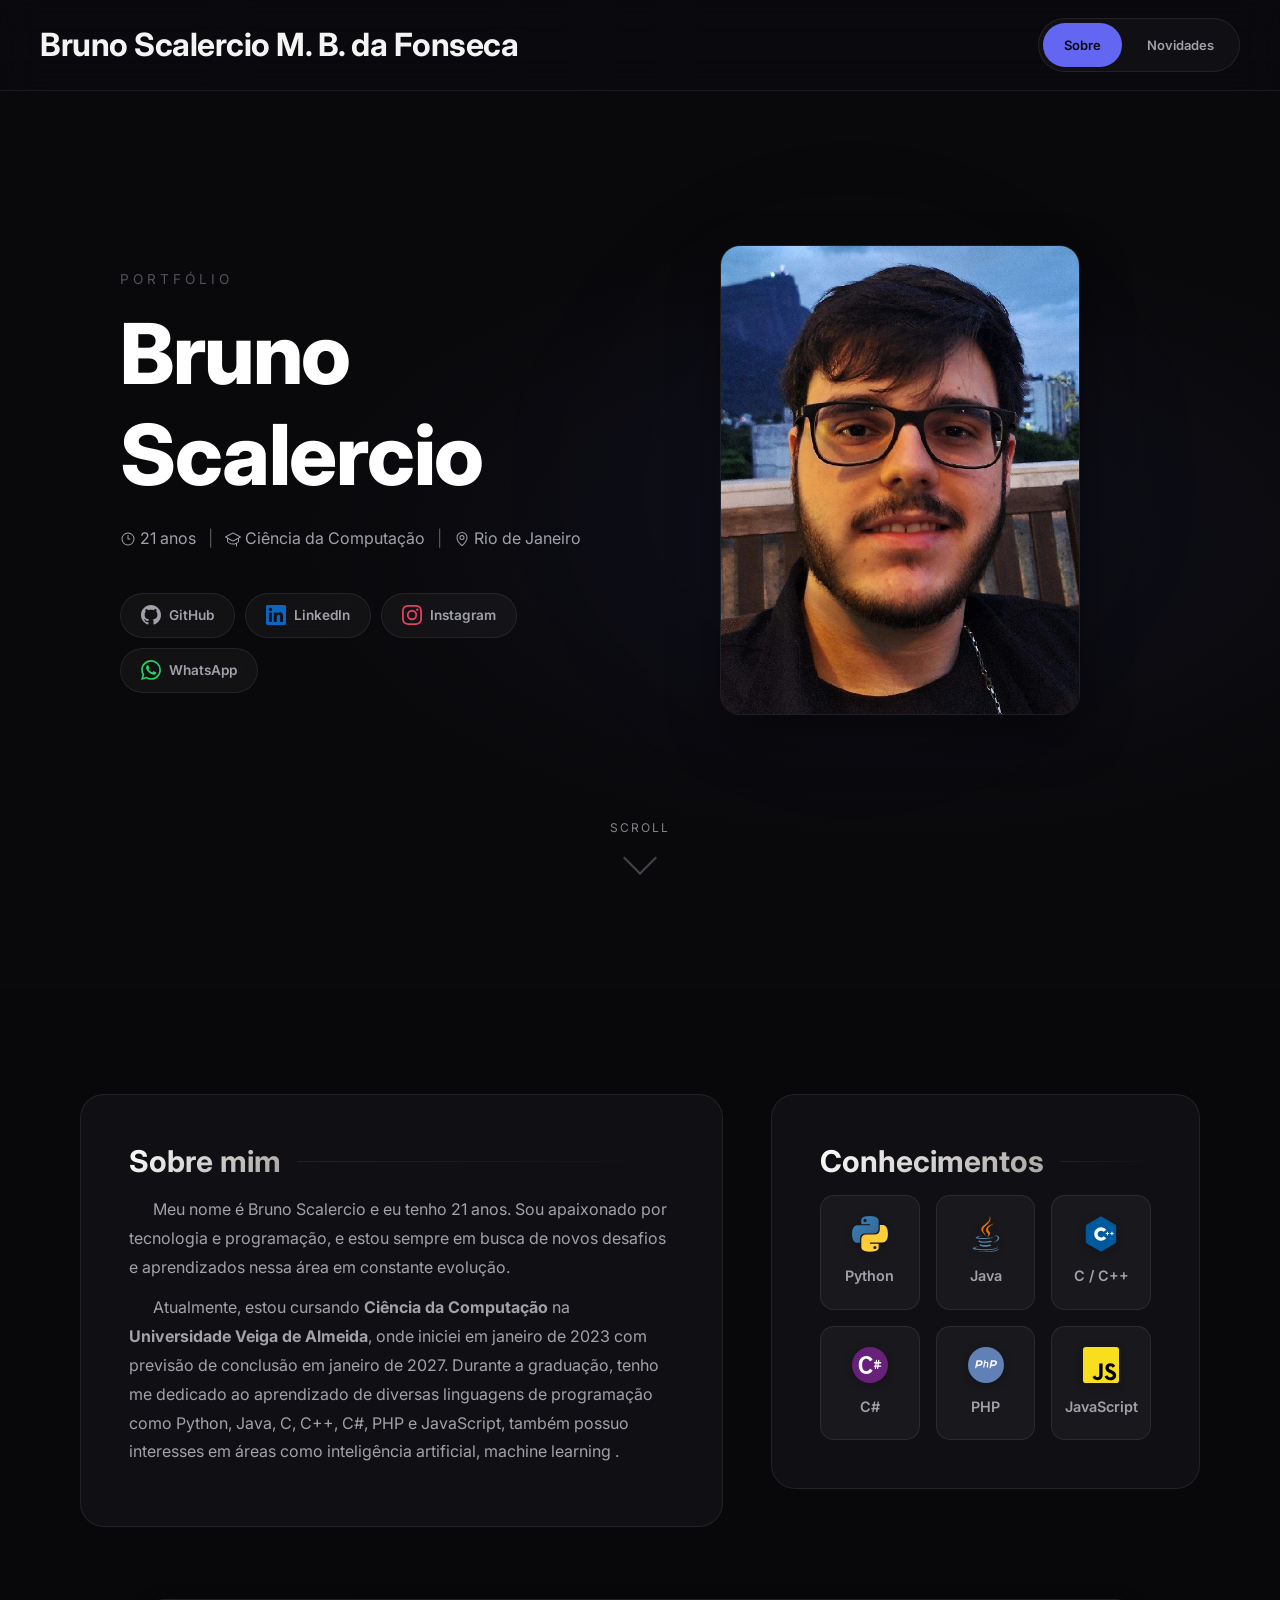
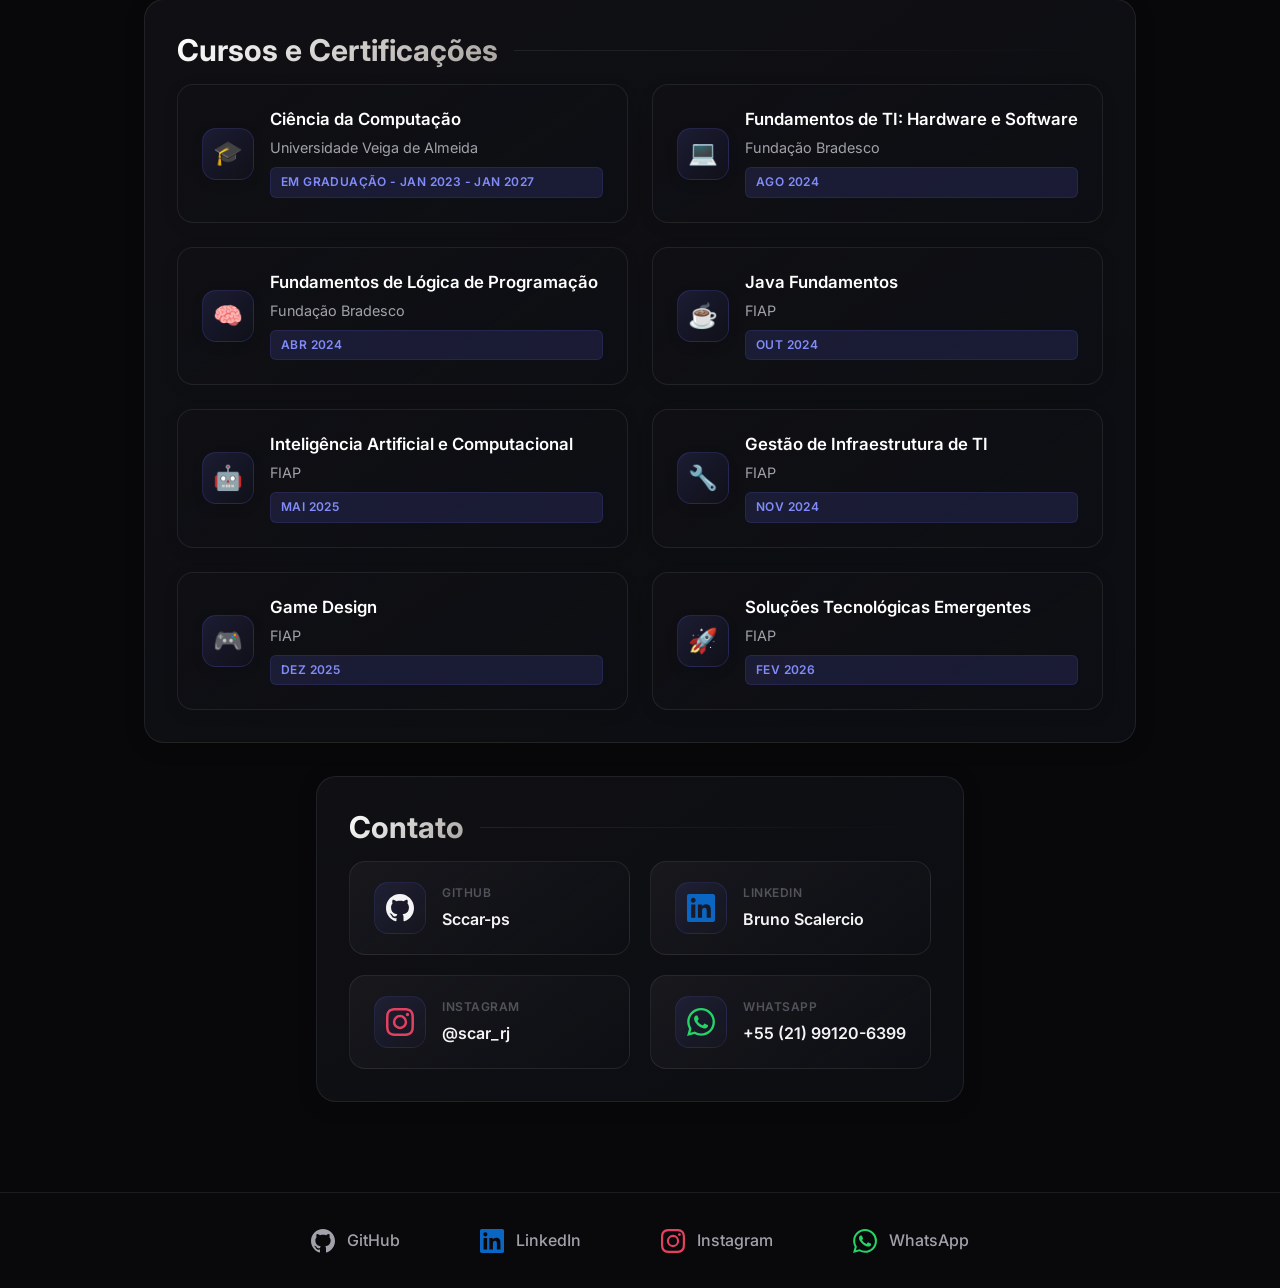
==== commit 2078cef4: "Update 1.5.4 - refatorando organização" ====
--- a/index.html
+++ b/index.html
@@ -6,258 +6,258 @@
   <meta http-equiv="X-UA-Compatible" content="IE=edge">
   <meta name="viewport" content="width=device-width, initial-scale=1.0">
   <title>Bruno Scalercio - Portfolio</title>
-  <link rel="shortcut icon" href="favicon-16x16.ico" type="image/x-icon">
+  <link rel="shortcut icon" href="assets/img/favicon-16x16.ico" type="image/x-icon">
   <link rel="preconnect" href="https://fonts.googleapis.com">
   <link rel="preconnect" href="https://fonts.gstatic.com" crossorigin>
   <link href="https://fonts.googleapis.com/css2?family=Inter:wght@400;500;600;700;800&display=swap" rel="stylesheet">
-  <link rel="stylesheet" href="style.css?v=20260402">
- </head>
+  <link rel="stylesheet" href="css/main.css?v=20260329">
+</head>
 
 <body>
-  <header>
-    <div class="header-inner">
-      <h1>Bruno Scalercio M. B. da Fonseca</h1>
-      <nav>
-        <ul id="primary-nav">
-          <li><a class="index2" href="index.html">Sobre</a></li>
-          <li><a href="index2.html">Novidades</a></li>
+  <header class="site-header">
+    <div class="header-inner site-header__inner">
+      <h1 class="site-header__title">Bruno Scalercio M. B. da Fonseca</h1>
+      <nav class="site-header__nav" aria-label="Navegação principal">
+        <ul id="primary-nav" class="site-header__nav-list">
+          <li class="site-header__nav-item"><a class="site-header__nav-link site-header__nav-link--active" href="index.html">Sobre</a></li>
+          <li class="site-header__nav-item"><a class="site-header__nav-link" href="index2.html">Novidades</a></li>
         </ul>
       </nav>
-      <button class="nav-toggle" type="button" aria-controls="primary-nav" aria-expanded="false">
-        <span class="nav-toggle-bar"></span>
-        <span class="nav-toggle-bar"></span>
-        <span class="nav-toggle-bar"></span>
+      <button class="nav-toggle site-header__menu-toggle" type="button" aria-controls="primary-nav" aria-expanded="false">
+        <span class="nav-toggle-bar site-header__menu-bar"></span>
+        <span class="nav-toggle-bar site-header__menu-bar"></span>
+        <span class="nav-toggle-bar site-header__menu-bar"></span>
         <span class="sr-only">Abrir menu</span>
       </button>
     </div>
   </header>
 
   <main class="page">
-    <section class="hero-full" id="topo">
-      <div class="hero-left">
-        <p class="hero-eyebrow">Portfólio</p>
-        <h2 class="hero-title">Bruno Scalercio</h2>
-        <div class="hero-info">
-          <span class="hero-info-item"><svg width="16" height="16" fill="currentColor" viewBox="0 0 256 256"><path d="M128,24a104,104,0,1,0,104,104A104.11,104.11,0,0,0,128,24Zm0,192a88,88,0,1,1,88-88A88.1,88.1,0,0,1,128,216ZM168,128a8,8,0,0,1-8,8H128a8,8,0,0,1-8-8V72a8,8,0,0,1,16,0v48h24A8,8,0,0,1,168,128Z"/></svg> 21 anos</span>
-          <span class="hero-info-sep" aria-hidden="true">|</span>
-          <span class="hero-info-item"><svg width="16" height="16" fill="currentColor" viewBox="0 0 256 256"><path d="M251.76,88.94l-120-64a8,8,0,0,0-7.52,0l-120,64a8,8,0,0,0,0,14.12L32,117.87v48.42a15.91,15.91,0,0,0,4.06,10.65C49.16,191.53,78.51,216,128,216a130,130,0,0,0,48-8.76V240a8,8,0,0,0,16,0V199.51a115.63,115.63,0,0,0,27.94-22.57A15.91,15.91,0,0,0,224,166.29V117.87l27.76-14.81a8,8,0,0,0,0-14.12ZM128,200c-43.27,0-68.72-21.14-80-33.71V126.4l76.24,40.66a8,8,0,0,0,7.52,0L208,126.4v40.16C196.72,179.14,171.27,200,128,200Zm0-49.33L24.81,96,128,40.89,231.19,96Z"/></svg> Ciência da Computação</span>
-          <span class="hero-info-sep" aria-hidden="true">|</span>
-          <span class="hero-info-item"><svg width="16" height="16" fill="currentColor" viewBox="0 0 256 256"><path d="M128,64a40,40,0,1,0,40,40A40,40,0,0,0,128,64Zm0,64a24,24,0,1,1,24-24A24,24,0,0,1,128,128Zm0-112a88.1,88.1,0,0,0-88,88c0,31.4,14.51,64.68,42,96.25,19,21.82,37.89,37,41.26,39.31a8,8,0,0,0,9.48,0c3.37-2.3,22.28-17.49,41.26-39.31,27.49-31.57,42-64.85,42-96.25A88.1,88.1,0,0,0,128,16Zm0,206c-16.53-13-72-60.75-72-118a72,72,0,0,1,144,0C200,161.23,144.53,209,128,222Z"/></svg> Rio de Janeiro</span>
-        </div>
-        <div class="hero-socials">
-          <a target="_blank" href="https://github.com/Sccar-ps" class="hero-social-btn" aria-label="GitHub">
+    <section class="hero-full hero-section" id="topo">
+      <div class="hero-left hero-section__content">
+        <p class="hero-eyebrow hero-section__eyebrow">Portfólio</p>
+        <h2 class="hero-title hero-section__title">Bruno Scalercio</h2>
+        <div class="hero-info hero-section__meta">
+          <span class="hero-info-item hero-section__meta-item"><svg width="16" height="16" fill="currentColor" viewBox="0 0 256 256"><path d="M128,24a104,104,0,1,0,104,104A104.11,104.11,0,0,0,128,24Zm0,192a88,88,0,1,1,88-88A88.1,88.1,0,0,1,128,216ZM168,128a8,8,0,0,1-8,8H128a8,8,0,0,1-8-8V72a8,8,0,0,1,16,0v48h24A8,8,0,0,1,168,128Z"/></svg> 21 anos</span>
+          <span class="hero-info-sep hero-section__meta-separator" aria-hidden="true">|</span>
+          <span class="hero-info-item hero-section__meta-item"><svg width="16" height="16" fill="currentColor" viewBox="0 0 256 256"><path d="M251.76,88.94l-120-64a8,8,0,0,0-7.52,0l-120,64a8,8,0,0,0,0,14.12L32,117.87v48.42a15.91,15.91,0,0,0,4.06,10.65C49.16,191.53,78.51,216,128,216a130,130,0,0,0,48-8.76V240a8,8,0,0,0,16,0V199.51a115.63,115.63,0,0,0,27.94-22.57A15.91,15.91,0,0,0,224,166.29V117.87l27.76-14.81a8,8,0,0,0,0-14.12ZM128,200c-43.27,0-68.72-21.14-80-33.71V126.4l76.24,40.66a8,8,0,0,0,7.52,0L208,126.4v40.16C196.72,179.14,171.27,200,128,200Zm0-49.33L24.81,96,128,40.89,231.19,96Z"/></svg> Ciência da Computação</span>
+          <span class="hero-info-sep hero-section__meta-separator" aria-hidden="true">|</span>
+          <span class="hero-info-item hero-section__meta-item"><svg width="16" height="16" fill="currentColor" viewBox="0 0 256 256"><path d="M128,64a40,40,0,1,0,40,40A40,40,0,0,0,128,64Zm0,64a24,24,0,1,1,24-24A24,24,0,0,1,128,128Zm0-112a88.1,88.1,0,0,0-88,88c0,31.4,14.51,64.68,42,96.25,19,21.82,37.89,37,41.26,39.31a8,8,0,0,0,9.48,0c3.37-2.3,22.28-17.49,41.26-39.31,27.49-31.57,42-64.85,42-96.25A88.1,88.1,0,0,0,128,16Zm0,206c-16.53-13-72-60.75-72-118a72,72,0,0,1,144,0C200,161.23,144.53,209,128,222Z"/></svg> Rio de Janeiro</span>
+        </div>
+        <div class="hero-socials hero-section__socials">
+          <a target="_blank" href="https://github.com/Sccar-ps" class="hero-social-btn hero-section__social-link" aria-label="GitHub">
             <svg width="20" height="20" viewBox="0 0 24 24" fill="currentColor"><path d="M12 0c-6.626 0-12 5.373-12 12 0 5.302 3.438 9.8 8.207 11.387.599.111.793-.261.793-.577v-2.234c-3.338.726-4.033-1.416-4.033-1.416-.546-1.387-1.333-1.756-1.333-1.756-1.089-.745.083-.729.083-.729 1.205.084 1.839 1.237 1.839 1.237 1.07 1.834 2.807 1.304 3.492.997.107-.775.418-1.305.762-1.604-2.665-.305-5.467-1.334-5.467-5.931 0-1.311.469-2.381 1.236-3.221-.124-.303-.535-1.524.117-3.176 0 0 1.008-.322 3.301 1.23.957-.266 1.983-.399 3.003-.404 1.02.005 2.047.138 3.006.404 2.291-1.552 3.297-1.23 3.297-1.23.653 1.653.242 2.874.118 3.176.77.84 1.235 1.911 1.235 3.221 0 4.609-2.807 5.624-5.479 5.921.43.372.823 1.102.823 2.222v3.293c0 .319.192.694.801.576 4.765-1.589 8.199-6.086 8.199-11.386 0-6.627-5.373-12-12-12z"/></svg>
             <span>GitHub</span>
           </a>
-          <a target="_blank" href="https://www.linkedin.com/in/bruno-scalercio-30b161272/" class="hero-social-btn" aria-label="LinkedIn">
+          <a target="_blank" href="https://www.linkedin.com/in/bruno-scalercio-30b161272/" class="hero-social-btn hero-section__social-link" aria-label="LinkedIn">
             <svg width="20" height="20" viewBox="0 0 24 24" fill="#0A66C2"><path d="M20.447 20.452h-3.554v-5.569c0-1.328-.027-3.037-1.852-3.037-1.853 0-2.136 1.445-2.136 2.939v5.667H9.351V9h3.414v1.561h.046c.477-.9 1.637-1.85 3.37-1.85 3.601 0 4.267 2.37 4.267 5.455v6.286zM5.337 7.433c-1.144 0-2.063-.926-2.063-2.065 0-1.138.92-2.063 2.063-2.063 1.14 0 2.064.925 2.064 2.063 0 1.139-.925 2.065-2.064 2.065zm1.782 13.019H3.555V9h3.564v11.452zM22.225 0H1.771C.792 0 0 .774 0 1.729v20.542C0 23.227.792 24 1.771 24h20.451C23.2 24 24 23.227 24 22.271V1.729C24 .774 23.2 0 22.222 0h.003z"/></svg>
             <span>LinkedIn</span>
           </a>
-          <a target="_blank" href="https://www.instagram.com/scar_rj/" class="hero-social-btn" aria-label="Instagram">
+          <a target="_blank" href="https://www.instagram.com/scar_rj/" class="hero-social-btn hero-section__social-link" aria-label="Instagram">
             <svg width="20" height="20" viewBox="0 0 24 24" fill="#E4405F"><path d="M12 2.163c3.204 0 3.584.012 4.85.07 3.252.148 4.771 1.691 4.919 4.919.058 1.265.069 1.645.069 4.849 0 3.205-.012 3.584-.069 4.849-.149 3.225-1.664 4.771-4.919 4.919-1.266.058-1.644.07-4.85.07-3.204 0-3.584-.012-4.849-.07-3.26-.149-4.771-1.699-4.919-4.92-.058-1.265-.07-1.644-.07-4.849 0-3.204.013-3.583.07-4.849.149-3.227 1.664-4.771 4.919-4.919 1.266-.057 1.645-.069 4.849-.069zM12 0C8.741 0 8.333.014 7.053.072 2.695.272.273 2.69.073 7.052.014 8.333 0 8.741 0 12c0 3.259.014 3.668.072 4.948.2 4.358 2.618 6.78 6.98 6.98C8.333 23.986 8.741 24 12 24c3.259 0 3.668-.014 4.948-.072 4.354-.2 6.782-2.618 6.979-6.98.059-1.28.073-1.689.073-4.948 0-3.259-.014-3.667-.072-4.947-.196-4.354-2.617-6.78-6.979-6.98C15.668.014 15.259 0 12 0zm0 5.838a6.162 6.162 0 100 12.324 6.162 6.162 0 000-12.324zM12 16a4 4 0 110-8 4 4 0 010 8zm6.406-11.845a1.44 1.44 0 100 2.881 1.44 1.44 0 000-2.881z"/></svg>
             <span>Instagram</span>
           </a>
-          <a target="_blank" href="https://wa.me/5521991206399" class="hero-social-btn" aria-label="WhatsApp">
+          <a target="_blank" href="https://wa.me/5521991206399" class="hero-social-btn hero-section__social-link" aria-label="WhatsApp">
             <svg width="20" height="20" viewBox="0 0 24 24" fill="#25D366"><path d="M17.472 14.382c-.297-.149-1.758-.867-2.03-.967-.273-.099-.471-.148-.67.15-.197.297-.767.966-.94 1.164-.173.199-.347.223-.644.075-.297-.15-1.255-.463-2.39-1.475-.883-.788-1.48-1.761-1.653-2.059-.173-.297-.018-.458.13-.606.134-.133.298-.347.446-.52.149-.174.198-.298.298-.497.099-.198.05-.371-.025-.52-.075-.149-.669-1.612-.916-2.207-.242-.579-.487-.5-.669-.51-.173-.008-.371-.01-.57-.01-.198 0-.52.074-.792.372-.272.297-1.04 1.016-1.04 2.479 0 1.462 1.065 2.875 1.213 3.074.149.198 2.096 3.2 5.077 4.487.709.306 1.262.489 1.694.625.712.227 1.36.195 1.871.118.571-.085 1.758-.719 2.006-1.413.248-.694.248-1.289.173-1.413-.074-.124-.272-.198-.57-.347m-5.421 7.403h-.004a9.87 9.87 0 01-5.031-1.378l-.361-.214-3.741.982.998-3.648-.235-.374a9.86 9.86 0 01-1.51-5.26c.001-5.45 4.436-9.884 9.888-9.884 2.64 0 5.122 1.03 6.988 2.898a9.825 9.825 0 012.893 6.994c-.003 5.45-4.437 9.884-9.885 9.884m8.413-18.297A11.815 11.815 0 0012.05 0C5.495 0 .16 5.335.157 11.892c0 2.096.547 4.142 1.588 5.945L.057 24l6.305-1.654a11.882 11.882 0 005.683 1.448h.005c6.554 0 11.89-5.335 11.893-11.893a11.821 11.821 0 00-3.48-8.413z"/></svg>
             <span>WhatsApp</span>
           </a>
         </div>
       </div>
-      <div class="hero-right">
-        <img src="BRUNOOOO.jpg" alt="Minha Foto" loading="lazy" decoding="async">
-      </div>
-    </section>
-
-    <div class="about-skills-grid">
-    <section class="panel" id="sobre">
-      <div class="panel-header">
-        <h2>Sobre mim</h2>
-        <span class="panel-line"></span>
-      </div>
-      <div class="about-text-only">
-        <p>
-          &nbsp;&nbsp;&nbsp;&nbsp;&nbsp; Meu nome é Bruno Scalercio e eu tenho 21 anos. Sou apaixonado por tecnologia e programação, e estou sempre em busca de novos desafios e aprendizados nessa área em constante evolução.
+      <div class="hero-right hero-section__media">
+        <img class="hero-section__image" src="assets/img/BRUNOOOO.jpg" alt="Minha Foto" loading="lazy" decoding="async">
+      </div>
+    </section>
+
+    <div class="about-skills-grid overview-grid">
+    <section class="panel section-panel overview-grid__section overview-grid__section--about" id="sobre">
+      <div class="panel-header section-panel__header">
+        <h2 class="section-panel__title">Sobre mim</h2>
+        <span class="panel-line section-panel__line"></span>
+      </div>
+      <div class="about-text-only section-panel__body section-panel__body--text">
+        <p class="u-text-indent">
+          Meu nome é Bruno Scalercio e eu tenho 21 anos. Sou apaixonado por tecnologia e programação, e estou sempre em busca de novos desafios e aprendizados nessa área em constante evolução.
         </p>
-        <p>
-          &nbsp;&nbsp;&nbsp;&nbsp;&nbsp; Atualmente, estou cursando <strong>Ciência da Computação</strong> na <strong>Universidade Veiga de Almeida</strong>, onde iniciei em janeiro de 2023 com previsão de conclusão em janeiro de 2027. Durante a graduação, tenho me dedicado ao aprendizado de diversas linguagens de programação como Python, Java, C, C++, C#, PHP e JavaScript, também possuo interesses em áreas como inteligência artificial, machine learning .
+        <p class="u-text-indent">
+          Atualmente, estou cursando <strong>Ciência da Computação</strong> na <strong>Universidade Veiga de Almeida</strong>, onde iniciei em janeiro de 2023 com previsão de conclusão em janeiro de 2027. Durante a graduação, tenho me dedicado ao aprendizado de diversas linguagens de programação como Python, Java, C, C++, C#, PHP e JavaScript, também possuo interesses em áreas como inteligência artificial, machine learning .
         </p>
       </div>
     </section>
 
-    <section class="panel" id="habilidades">
-      <div class="panel-header">
-        <h2>Conhecimentos</h2>
-        <span class="panel-line"></span>
-      </div>
-      <div class="tech-grid">
-        <div class="tech-item" data-brand="python">
-          <svg width="28" height="28" viewBox="0 0 256 255" class="tech-icon"><defs><linearGradient id="pyA" x1="12.96%" y1="12.04%" x2="79.64%" y2="78.01%"><stop offset="0%" stop-color="#387EB8"/><stop offset="100%" stop-color="#366994"/></linearGradient><linearGradient id="pyB" x1="19.13%" y1="20.58%" x2="90.43%" y2="88.01%"><stop offset="0%" stop-color="#FFC836"/><stop offset="100%" stop-color="#FFD43B"/></linearGradient></defs><path d="M126.916.072c-64.832 0-60.784 28.115-60.784 28.115l.072 29.128h61.868v8.745H41.631S.145 61.355.145 126.77c0 65.417 36.21 63.097 36.21 63.097h21.61v-30.356s-1.165-36.21 35.632-36.21h61.362s34.475.557 34.475-33.319V33.97S194.67.072 126.916.072zM92.802 19.66a11.12 11.12 0 0 1 11.13 11.13 11.12 11.12 0 0 1-11.13 11.13 11.12 11.12 0 0 1-11.13-11.13 11.12 11.12 0 0 1 11.13-11.13z" fill="url(#pyA)"/><path d="M128.757 254.126c64.832 0 60.784-28.115 60.784-28.115l-.072-29.127H127.6v-8.745h86.441s41.486 4.705 41.486-60.712c0-65.416-36.21-63.096-36.21-63.096h-21.61v30.355s1.165 36.21-35.632 36.21h-61.362s-34.475-.557-34.475 33.32v56.013s-5.235 33.897 62.518 33.897zm34.114-19.586a11.12 11.12 0 0 1-11.13-11.13 11.12 11.12 0 0 1 11.13-11.131 11.12 11.12 0 0 1 11.13 11.13 11.12 11.12 0 0 1-11.13 11.13z" fill="url(#pyB)"/></svg>
-          <span>Python</span>
-        </div>
-        <div class="tech-item" data-brand="java">
-          <svg width="28" height="28" viewBox="0 0 256 346" class="tech-icon"><path d="M82.554 267.473s-13.198 7.675 9.393 10.272c27.369 3.122 41.356 2.675 71.517-3.034 0 0 7.93 4.972 19.003 9.279-67.611 28.977-153.019-1.679-99.913-16.517M74.292 229.659s-14.803 10.958 7.805 13.296c29.236 3.016 52.324 3.263 92.276-4.43 0 0 5.526 5.602 14.215 8.666-81.747 23.904-172.842 1.885-114.296-17.532" fill="#5382A1"/><path d="M143.942 165.515c16.66 19.18-4.377 36.44-4.377 36.44s42.301-21.837 22.874-49.183c-18.144-25.5-32.059-38.172 43.268-81.858 0 0-118.238 29.53-61.765 94.6" fill="#E76F00"/><path d="M233.364 295.442s9.767 8.047-10.757 14.273c-39.026 11.823-162.432 15.393-196.714.471-12.323-5.36 10.787-12.8 18.056-14.362 7.581-1.644 11.914-1.337 11.914-1.337-13.705-9.655-88.583 18.957-38.034 27.15 137.853 22.356 251.292-10.066 215.535-26.195M88.9 190.48s-62.771 14.91-22.228 20.323c17.118 2.292 51.243 1.774 83.03-.89 25.978-2.19 52.063-6.85 52.063-6.85s-9.16 3.923-15.787 8.448c-63.744 16.765-186.886 8.966-151.435-8.183 29.981-14.492 54.358-12.848 54.358-12.848M201.506 253.422c64.8-33.672 34.839-66.03 13.927-61.67-5.126 1.066-7.411 1.99-7.411 1.99s1.903-2.98 5.537-4.27c41.37-14.545 73.187 42.897-13.355 65.647 0 .001 1.003-.895 1.302-1.697" fill="#5382A1"/><path d="M162.439.371s35.887 35.9-34.037 91.101c-56.071 44.282-12.786 69.53-.023 98.377-32.73-29.53-56.75-55.526-40.635-79.72C111.395 74.612 176.918 57.393 162.439.37" fill="#E76F00"/><path d="M95.268 344.665c62.199 3.982 157.712-2.209 159.974-31.64 0 0-4.348 11.158-51.404 20.018-53.088 9.99-118.564 8.824-157.399 2.421.001 0 7.96 6.58 48.83 9.201" fill="#5382A1"/></svg>
-          <span>Java</span>
-        </div>
-        <div class="tech-item" data-brand="cpp">
-          <svg width="28" height="28" viewBox="0 0 128 128" class="tech-icon"><path d="M117.5 33.5l.3-.2c-.6-1.1-1.5-2.1-2.4-2.6L67.1 2.9c-.8-.5-1.9-.7-3.1-.7-1.2 0-2.3.3-3.1.7l-48 27.9c-1.7 1-2.9 3.5-2.9 5.4v55.7c0 1.1.2 2.3.9 3.4l-.2.1c.5.8 1.2 1.5 1.9 1.9l48.2 27.9c.8.5 1.9.7 3.1.7 1.2 0 2.3-.3 3.1-.7l48-27.9c1.7-1 2.9-3.5 2.9-5.4V36.1c.1-.8 0-1.7-.4-2.6z" fill="#00599C"/><path d="M64 88c-13.3 0-24-10.7-24-24s10.7-24 24-24c7.6 0 14.4 3.5 18.8 9l-9.2 7.4C71.3 53.7 67.8 52 64 52c-6.6 0-12 5.4-12 12s5.4 12 12 12c3.8 0 7.3-1.7 9.6-4.4l9.2 7.4C78.4 84.5 71.6 88 64 88z" fill="#FFF"/><path d="M93 60h-4v-4h-4v4h-4v4h4v4h4v-4h4v-4zM109 60h-4v-4h-4v4h-4v4h4v4h4v-4h4v-4z" fill="#FFF"/></svg>
-          <span>C / C++</span>
-        </div>
-        <div class="tech-item" data-brand="csharp">
-          <svg width="28" height="28" viewBox="0 0 128 128" class="tech-icon"><path d="M64 0C28.7 0 0 28.7 0 64s28.7 64 64 64 64-28.7 64-64S99.3 0 64 0z" fill="#68217A"/><path d="M51.3 96C34.1 96 24 82.7 24 64s10.1-32 27.3-32c10.8 0 18.3 5.4 22.1 13.3l-9.8 5.7C61.1 46.1 56.8 42 51.3 42 40.8 42 36 51.2 36 64s4.8 22 15.3 22c5.5 0 9.8-4.1 12.3-9l9.8 5.7C69.6 90.6 62.1 96 51.3 96z" fill="#FFF"/><path d="M80 56h22M80 68h22" stroke="#FFF" stroke-width="4.5" stroke-linecap="round"/><path d="M87 48l-4 28M95 48l-4 28" stroke="#FFF" stroke-width="4.5" stroke-linecap="round"/></svg>
-          <span>C#</span>
-        </div>
-        <div class="tech-item" data-brand="php">
-          <svg width="28" height="28" viewBox="0 0 128 128" class="tech-icon"><circle cx="64" cy="64" r="64" fill="#6181B6"/><path d="M25.6 72.7l5-25.3h10.4c4.5 0 7.6.8 9.3 2.4 1.8 1.6 2.3 4.1 1.7 7.5-.4 1.9-1.1 3.7-2.2 5.2-1.1 1.5-2.5 2.7-4.1 3.6-1.4.7-2.9 1.2-4.6 1.6-1.7.3-3.6.4-5.9.4h-4.3l-1.5 7.7h-4.4l.6-3.1zm7.4-10.6h3.8c2.9 0 5-.3 6.4-1 1.4-.7 2.3-2 2.8-3.9.4-1.7.2-2.8-.6-3.5-.8-.7-2.3-1-4.5-1h-4.8l-3.1 9.4zM53.5 72.7l5-25.3h4.4l-1.2 6.2h3.9c2.8 0 4.8.5 5.9 1.5 1.1 1 1.5 2.7 1 5.1l-2.2 12.4H66l2.1-11.8c.3-1.5.1-2.4-.3-2.9-.5-.4-1.5-.7-3-.7h-3.5l-3.4 15.3h-4.4v.2zM76.6 72.7l5-25.3h10.4c4.5 0 7.6.8 9.3 2.4 1.8 1.6 2.3 4.1 1.7 7.5-.4 1.9-1.1 3.7-2.2 5.2-1.1 1.5-2.5 2.7-4.1 3.6-1.4.7-2.9 1.2-4.6 1.6-1.7.3-3.6.4-5.9.4h-4.3l-1.5 7.7h-4.4l.6-3.1zm7.5-10.6h3.8c2.9 0 5-.3 6.4-1 1.4-.7 2.3-2 2.8-3.9.4-1.7.2-2.8-.6-3.5-.8-.7-2.3-1-4.5-1h-4.8l-3.1 9.4z" fill="#FFF"/></svg>
-          <span>PHP</span>
-        </div>
-        <div class="tech-item" data-brand="javascript">
-          <svg width="28" height="28" viewBox="0 0 256 256" class="tech-icon"><rect width="256" height="256" rx="20" fill="#F7DF1E"/><path d="M67.312 213.932l19.59-11.856c3.78 6.701 7.218 12.371 15.465 12.371 7.905 0 12.89-3.092 12.89-15.12v-81.798h24.057v82.138c0 24.917-14.606 36.259-35.916 36.259-19.245 0-30.416-9.967-36.087-21.996M152.381 211.354l19.588-11.341c5.157 8.421 11.859 14.607 23.715 14.607 9.969 0 16.325-4.984 16.325-11.858 0-8.248-6.53-11.17-17.528-15.98l-6.013-2.58c-17.357-7.387-28.87-16.667-28.87-36.257 0-18.044 13.747-31.792 35.228-31.792 15.294 0 26.292 5.328 34.196 19.247l-18.732 12.03c-4.125-7.389-8.591-10.31-15.465-10.31-7.046 0-11.514 4.468-11.514 10.31 0 7.217 4.468 10.14 14.778 14.608l6.014 2.577c20.45 8.765 31.963 17.7 31.963 37.804 0 21.654-17.012 33.51-39.867 33.51-22.339 0-36.774-10.654-43.819-24.574" fill="#000"/></svg>
-          <span>JavaScript</span>
+    <section class="panel section-panel overview-grid__section overview-grid__section--skills" id="habilidades">
+      <div class="panel-header section-panel__header">
+        <h2 class="section-panel__title">Conhecimentos</h2>
+        <span class="panel-line section-panel__line"></span>
+      </div>
+      <div class="tech-grid skill-grid">
+        <div class="tech-item skill-grid__item" data-brand="python">
+          <svg width="28" height="28" viewBox="0 0 256 255" class="tech-icon skill-grid__icon"><defs><linearGradient id="pyA" x1="12.96%" y1="12.04%" x2="79.64%" y2="78.01%"><stop offset="0%" stop-color="#387EB8"/><stop offset="100%" stop-color="#366994"/></linearGradient><linearGradient id="pyB" x1="19.13%" y1="20.58%" x2="90.43%" y2="88.01%"><stop offset="0%" stop-color="#FFC836"/><stop offset="100%" stop-color="#FFD43B"/></linearGradient></defs><path d="M126.916.072c-64.832 0-60.784 28.115-60.784 28.115l.072 29.128h61.868v8.745H41.631S.145 61.355.145 126.77c0 65.417 36.21 63.097 36.21 63.097h21.61v-30.356s-1.165-36.21 35.632-36.21h61.362s34.475.557 34.475-33.319V33.97S194.67.072 126.916.072zM92.802 19.66a11.12 11.12 0 0 1 11.13 11.13 11.12 11.12 0 0 1-11.13 11.13 11.12 11.12 0 0 1-11.13-11.13 11.12 11.12 0 0 1 11.13-11.13z" fill="url(#pyA)"/><path d="M128.757 254.126c64.832 0 60.784-28.115 60.784-28.115l-.072-29.127H127.6v-8.745h86.441s41.486 4.705 41.486-60.712c0-65.416-36.21-63.096-36.21-63.096h-21.61v30.355s1.165 36.21-35.632 36.21h-61.362s-34.475-.557-34.475 33.32v56.013s-5.235 33.897 62.518 33.897zm34.114-19.586a11.12 11.12 0 0 1-11.13-11.13 11.12 11.12 0 0 1 11.13-11.131 11.12 11.12 0 0 1 11.13 11.13 11.12 11.12 0 0 1-11.13 11.13z" fill="url(#pyB)"/></svg>
+          <span class="skill-grid__label">Python</span>
+        </div>
+        <div class="tech-item skill-grid__item" data-brand="java">
+          <svg width="28" height="28" viewBox="0 0 256 346" class="tech-icon skill-grid__icon"><path d="M82.554 267.473s-13.198 7.675 9.393 10.272c27.369 3.122 41.356 2.675 71.517-3.034 0 0 7.93 4.972 19.003 9.279-67.611 28.977-153.019-1.679-99.913-16.517M74.292 229.659s-14.803 10.958 7.805 13.296c29.236 3.016 52.324 3.263 92.276-4.43 0 0 5.526 5.602 14.215 8.666-81.747 23.904-172.842 1.885-114.296-17.532" fill="#5382A1"/><path d="M143.942 165.515c16.66 19.18-4.377 36.44-4.377 36.44s42.301-21.837 22.874-49.183c-18.144-25.5-32.059-38.172 43.268-81.858 0 0-118.238 29.53-61.765 94.6" fill="#E76F00"/><path d="M233.364 295.442s9.767 8.047-10.757 14.273c-39.026 11.823-162.432 15.393-196.714.471-12.323-5.36 10.787-12.8 18.056-14.362 7.581-1.644 11.914-1.337 11.914-1.337-13.705-9.655-88.583 18.957-38.034 27.15 137.853 22.356 251.292-10.066 215.535-26.195M88.9 190.48s-62.771 14.91-22.228 20.323c17.118 2.292 51.243 1.774 83.03-.89 25.978-2.19 52.063-6.85 52.063-6.85s-9.16 3.923-15.787 8.448c-63.744 16.765-186.886 8.966-151.435-8.183 29.981-14.492 54.358-12.848 54.358-12.848M201.506 253.422c64.8-33.672 34.839-66.03 13.927-61.67-5.126 1.066-7.411 1.99-7.411 1.99s1.903-2.98 5.537-4.27c41.37-14.545 73.187 42.897-13.355 65.647 0 .001 1.003-.895 1.302-1.697" fill="#5382A1"/><path d="M162.439.371s35.887 35.9-34.037 91.101c-56.071 44.282-12.786 69.53-.023 98.377-32.73-29.53-56.75-55.526-40.635-79.72C111.395 74.612 176.918 57.393 162.439.37" fill="#E76F00"/><path d="M95.268 344.665c62.199 3.982 157.712-2.209 159.974-31.64 0 0-4.348 11.158-51.404 20.018-53.088 9.99-118.564 8.824-157.399 2.421.001 0 7.96 6.58 48.83 9.201" fill="#5382A1"/></svg>
+          <span class="skill-grid__label">Java</span>
+        </div>
+        <div class="tech-item skill-grid__item" data-brand="cpp">
+          <svg width="28" height="28" viewBox="0 0 128 128" class="tech-icon skill-grid__icon"><path d="M117.5 33.5l.3-.2c-.6-1.1-1.5-2.1-2.4-2.6L67.1 2.9c-.8-.5-1.9-.7-3.1-.7-1.2 0-2.3.3-3.1.7l-48 27.9c-1.7 1-2.9 3.5-2.9 5.4v55.7c0 1.1.2 2.3.9 3.4l-.2.1c.5.8 1.2 1.5 1.9 1.9l48.2 27.9c.8.5 1.9.7 3.1.7 1.2 0 2.3-.3 3.1-.7l48-27.9c1.7-1 2.9-3.5 2.9-5.4V36.1c.1-.8 0-1.7-.4-2.6z" fill="#00599C"/><path d="M64 88c-13.3 0-24-10.7-24-24s10.7-24 24-24c7.6 0 14.4 3.5 18.8 9l-9.2 7.4C71.3 53.7 67.8 52 64 52c-6.6 0-12 5.4-12 12s5.4 12 12 12c3.8 0 7.3-1.7 9.6-4.4l9.2 7.4C78.4 84.5 71.6 88 64 88z" fill="#FFF"/><path d="M93 60h-4v-4h-4v4h-4v4h4v4h4v-4h4v-4zM109 60h-4v-4h-4v4h-4v4h4v4h4v-4h4v-4z" fill="#FFF"/></svg>
+          <span class="skill-grid__label">C / C++</span>
+        </div>
+        <div class="tech-item skill-grid__item" data-brand="csharp">
+          <svg width="28" height="28" viewBox="0 0 128 128" class="tech-icon skill-grid__icon"><path d="M64 0C28.7 0 0 28.7 0 64s28.7 64 64 64 64-28.7 64-64S99.3 0 64 0z" fill="#68217A"/><path d="M51.3 96C34.1 96 24 82.7 24 64s10.1-32 27.3-32c10.8 0 18.3 5.4 22.1 13.3l-9.8 5.7C61.1 46.1 56.8 42 51.3 42 40.8 42 36 51.2 36 64s4.8 22 15.3 22c5.5 0 9.8-4.1 12.3-9l9.8 5.7C69.6 90.6 62.1 96 51.3 96z" fill="#FFF"/><path d="M80 56h22M80 68h22" stroke="#FFF" stroke-width="4.5" stroke-linecap="round"/><path d="M87 48l-4 28M95 48l-4 28" stroke="#FFF" stroke-width="4.5" stroke-linecap="round"/></svg>
+          <span class="skill-grid__label">C#</span>
+        </div>
+        <div class="tech-item skill-grid__item" data-brand="php">
+          <svg width="28" height="28" viewBox="0 0 128 128" class="tech-icon skill-grid__icon"><circle cx="64" cy="64" r="64" fill="#6181B6"/><path d="M25.6 72.7l5-25.3h10.4c4.5 0 7.6.8 9.3 2.4 1.8 1.6 2.3 4.1 1.7 7.5-.4 1.9-1.1 3.7-2.2 5.2-1.1 1.5-2.5 2.7-4.1 3.6-1.4.7-2.9 1.2-4.6 1.6-1.7.3-3.6.4-5.9.4h-4.3l-1.5 7.7h-4.4l.6-3.1zm7.4-10.6h3.8c2.9 0 5-.3 6.4-1 1.4-.7 2.3-2 2.8-3.9.4-1.7.2-2.8-.6-3.5-.8-.7-2.3-1-4.5-1h-4.8l-3.1 9.4zM53.5 72.7l5-25.3h4.4l-1.2 6.2h3.9c2.8 0 4.8.5 5.9 1.5 1.1 1 1.5 2.7 1 5.1l-2.2 12.4H66l2.1-11.8c.3-1.5.1-2.4-.3-2.9-.5-.4-1.5-.7-3-.7h-3.5l-3.4 15.3h-4.4v.2zM76.6 72.7l5-25.3h10.4c4.5 0 7.6.8 9.3 2.4 1.8 1.6 2.3 4.1 1.7 7.5-.4 1.9-1.1 3.7-2.2 5.2-1.1 1.5-2.5 2.7-4.1 3.6-1.4.7-2.9 1.2-4.6 1.6-1.7.3-3.6.4-5.9.4h-4.3l-1.5 7.7h-4.4l.6-3.1zm7.5-10.6h3.8c2.9 0 5-.3 6.4-1 1.4-.7 2.3-2 2.8-3.9.4-1.7.2-2.8-.6-3.5-.8-.7-2.3-1-4.5-1h-4.8l-3.1 9.4z" fill="#FFF"/></svg>
+          <span class="skill-grid__label">PHP</span>
+        </div>
+        <div class="tech-item skill-grid__item" data-brand="javascript">
+          <svg width="28" height="28" viewBox="0 0 256 256" class="tech-icon skill-grid__icon"><rect width="256" height="256" rx="20" fill="#F7DF1E"/><path d="M67.312 213.932l19.59-11.856c3.78 6.701 7.218 12.371 15.465 12.371 7.905 0 12.89-3.092 12.89-15.12v-81.798h24.057v82.138c0 24.917-14.606 36.259-35.916 36.259-19.245 0-30.416-9.967-36.087-21.996M152.381 211.354l19.588-11.341c5.157 8.421 11.859 14.607 23.715 14.607 9.969 0 16.325-4.984 16.325-11.858 0-8.248-6.53-11.17-17.528-15.98l-6.013-2.58c-17.357-7.387-28.87-16.667-28.87-36.257 0-18.044 13.747-31.792 35.228-31.792 15.294 0 26.292 5.328 34.196 19.247l-18.732 12.03c-4.125-7.389-8.591-10.31-15.465-10.31-7.046 0-11.514 4.468-11.514 10.31 0 7.217 4.468 10.14 14.778 14.608l6.014 2.577c20.45 8.765 31.963 17.7 31.963 37.804 0 21.654-17.012 33.51-39.867 33.51-22.339 0-36.774-10.654-43.819-24.574" fill="#000"/></svg>
+          <span class="skill-grid__label">JavaScript</span>
         </div>
       </div>
     </section>
     </div>
 
-    <section class="panel" id="servicos">
-      <div class="panel-header">
-        <h2>Cursos e Certificações</h2>
-        <span class="panel-line"></span>
-      </div>
-      <div class="services-grid">
-        <div class="service-card">
-          <div class="service-icon">🎓</div>
-          <div>
-            <h3>Ciência da Computação</h3>
-            <p>Universidade Veiga de Almeida</p>
-            <span class="service-tag">Em Graduação - Jan 2023 - Jan 2027</span>
-          </div>
-        </div>
-        <div class="service-card">
-          <div class="service-icon">💻</div>
-          <div>
-            <h3>Fundamentos de TI: Hardware e Software</h3>
-            <p>Fundação Bradesco</p>
-            <span class="service-tag">Ago 2024</span>
-          </div>
-        </div>
-        <div class="service-card">
-          <div class="service-icon">🧠</div>
-          <div>
-            <h3>Fundamentos de Lógica de Programação</h3>
-            <p>Fundação Bradesco</p>
-            <span class="service-tag">Abr 2024</span>
-          </div>
-        </div>
-        <div class="service-card">
-          <div class="service-icon">☕</div>
-          <div>
-            <h3>Java Fundamentos</h3>
-            <p>FIAP</p>
-            <span class="service-tag">Out 2024</span>
-          </div>
-        </div>
-        <div class="service-card">
-          <div class="service-icon">🤖</div>
-          <div>
-            <h3>Inteligência Artificial e Computacional</h3>
-            <p>FIAP</p>
-            <span class="service-tag">Mai 2025</span>
-          </div>
-        </div>
-        <div class="service-card">
-          <div class="service-icon">🔧</div>
-          <div>
-            <h3>Gestão de Infraestrutura de TI</h3>
-            <p>FIAP</p>
-            <span class="service-tag">Nov 2024</span>
-          </div>
-        </div>
-        <div class="service-card">
-          <div class="service-icon">🎮</div>
-          <div>
-            <h3>Game Design</h3>
-            <p>FIAP</p>
-            <span class="service-tag">Dez 2025</span>
-          </div>
-        </div>
-        <div class="service-card">
-          <div class="service-icon">🚀</div>
-          <div>
-            <h3>Soluções Tecnológicas Emergentes</h3>
-            <p>FIAP</p>
-            <span class="service-tag">Fev 2026</span>
-          </div>
-        </div>
-      </div>
-    </section>
-
-    <section class="panel" id="contato">
-      <div class="panel-header">
-        <h2>Contato</h2>
-        <span class="panel-line"></span>
-      </div>
-      <div class="contact-grid">
-        <a target="_blank" href="https://github.com/Sccar-ps" class="contact-card">
-          <div class="contact-card-icon">
+    <section class="panel section-panel certifications-section" id="servicos">
+      <div class="panel-header section-panel__header">
+        <h2 class="section-panel__title">Cursos e Certificações</h2>
+        <span class="panel-line section-panel__line"></span>
+      </div>
+      <div class="services-grid certification-grid">
+        <div class="service-card certification-card">
+          <div class="service-icon certification-card__icon">🎓</div>
+          <div class="certification-card__body">
+            <h3 class="certification-card__title">Ciência da Computação</h3>
+            <p class="certification-card__issuer">Universidade Veiga de Almeida</p>
+            <span class="service-tag certification-card__meta">Em Graduação - Jan 2023 - Jan 2027</span>
+          </div>
+        </div>
+        <div class="service-card certification-card">
+          <div class="service-icon certification-card__icon">💻</div>
+          <div class="certification-card__body">
+            <h3 class="certification-card__title">Fundamentos de TI: Hardware e Software</h3>
+            <p class="certification-card__issuer">Fundação Bradesco</p>
+            <span class="service-tag certification-card__meta">Ago 2024</span>
+          </div>
+        </div>
+        <div class="service-card certification-card">
+          <div class="service-icon certification-card__icon">🧠</div>
+          <div class="certification-card__body">
+            <h3 class="certification-card__title">Fundamentos de Lógica de Programação</h3>
+            <p class="certification-card__issuer">Fundação Bradesco</p>
+            <span class="service-tag certification-card__meta">Abr 2024</span>
+          </div>
+        </div>
+        <div class="service-card certification-card">
+          <div class="service-icon certification-card__icon">☕</div>
+          <div class="certification-card__body">
+            <h3 class="certification-card__title">Java Fundamentos</h3>
+            <p class="certification-card__issuer">FIAP</p>
+            <span class="service-tag certification-card__meta">Out 2024</span>
+          </div>
+        </div>
+        <div class="service-card certification-card">
+          <div class="service-icon certification-card__icon">🤖</div>
+          <div class="certification-card__body">
+            <h3 class="certification-card__title">Inteligência Artificial e Computacional</h3>
+            <p class="certification-card__issuer">FIAP</p>
+            <span class="service-tag certification-card__meta">Mai 2025</span>
+          </div>
+        </div>
+        <div class="service-card certification-card">
+          <div class="service-icon certification-card__icon">🔧</div>
+          <div class="certification-card__body">
+            <h3 class="certification-card__title">Gestão de Infraestrutura de TI</h3>
+            <p class="certification-card__issuer">FIAP</p>
+            <span class="service-tag certification-card__meta">Nov 2024</span>
+          </div>
+        </div>
+        <div class="service-card certification-card">
+          <div class="service-icon certification-card__icon">🎮</div>
+          <div class="certification-card__body">
+            <h3 class="certification-card__title">Game Design</h3>
+            <p class="certification-card__issuer">FIAP</p>
+            <span class="service-tag certification-card__meta">Dez 2025</span>
+          </div>
+        </div>
+        <div class="service-card certification-card">
+          <div class="service-icon certification-card__icon">🚀</div>
+          <div class="certification-card__body">
+            <h3 class="certification-card__title">Soluções Tecnológicas Emergentes</h3>
+            <p class="certification-card__issuer">FIAP</p>
+            <span class="service-tag certification-card__meta">Fev 2026</span>
+          </div>
+        </div>
+      </div>
+    </section>
+
+    <section class="panel section-panel contact-section" id="contato">
+      <div class="panel-header section-panel__header">
+        <h2 class="section-panel__title">Contato</h2>
+        <span class="panel-line section-panel__line"></span>
+      </div>
+      <div class="contact-grid contact-list">
+        <a target="_blank" href="https://github.com/Sccar-ps" class="contact-card contact-list__card">
+          <div class="contact-card-icon contact-list__icon">
             <svg width="28" height="28" viewBox="0 0 24 24" fill="currentColor"><path d="M12 0c-6.626 0-12 5.373-12 12 0 5.302 3.438 9.8 8.207 11.387.599.111.793-.261.793-.577v-2.234c-3.338.726-4.033-1.416-4.033-1.416-.546-1.387-1.333-1.756-1.333-1.756-1.089-.745.083-.729.083-.729 1.205.084 1.839 1.237 1.839 1.237 1.07 1.834 2.807 1.304 3.492.997.107-.775.418-1.305.762-1.604-2.665-.305-5.467-1.334-5.467-5.931 0-1.311.469-2.381 1.236-3.221-.124-.303-.535-1.524.117-3.176 0 0 1.008-.322 3.301 1.23.957-.266 1.983-.399 3.003-.404 1.02.005 2.047.138 3.006.404 2.291-1.552 3.297-1.23 3.297-1.23.653 1.653.242 2.874.118 3.176.77.84 1.235 1.911 1.235 3.221 0 4.609-2.807 5.624-5.479 5.921.43.372.823 1.102.823 2.222v3.293c0 .319.192.694.801.576 4.765-1.589 8.199-6.086 8.199-11.386 0-6.627-5.373-12-12-12z"/></svg>
           </div>
-          <div class="contact-card-info">
-            <span class="contact-card-label">GitHub</span>
-            <span class="contact-card-value">Sccar-ps</span>
-          </div>
-        </a>
-        <a target="_blank" href="https://www.linkedin.com/in/bruno-scalercio-30b161272/" class="contact-card">
-          <div class="contact-card-icon" style="color:#0A66C2;">
+          <div class="contact-card-info contact-list__info">
+            <span class="contact-card-label contact-list__label">GitHub</span>
+            <span class="contact-card-value contact-list__value">Sccar-ps</span>
+          </div>
+        </a>
+        <a target="_blank" href="https://www.linkedin.com/in/bruno-scalercio-30b161272/" class="contact-card contact-list__card">
+          <div class="contact-card-icon contact-list__icon" style="color:#0A66C2;">
             <svg width="28" height="28" viewBox="0 0 24 24" fill="currentColor"><path d="M20.447 20.452h-3.554v-5.569c0-1.328-.027-3.037-1.852-3.037-1.853 0-2.136 1.445-2.136 2.939v5.667H9.351V9h3.414v1.561h.046c.477-.9 1.637-1.85 3.37-1.85 3.601 0 4.267 2.37 4.267 5.455v6.286zM5.337 7.433c-1.144 0-2.063-.926-2.063-2.065 0-1.138.92-2.063 2.063-2.063 1.14 0 2.064.925 2.064 2.063 0 1.139-.925 2.065-2.064 2.065zm1.782 13.019H3.555V9h3.564v11.452zM22.225 0H1.771C.792 0 0 .774 0 1.729v20.542C0 23.227.792 24 1.771 24h20.451C23.2 24 24 23.227 24 22.271V1.729C24 .774 23.2 0 22.222 0h.003z"/></svg>
           </div>
-          <div class="contact-card-info">
-            <span class="contact-card-label">LinkedIn</span>
-            <span class="contact-card-value">Bruno Scalercio</span>
-          </div>
-        </a>
-        <a target="_blank" href="https://www.instagram.com/scar_rj/" class="contact-card">
-          <div class="contact-card-icon" style="color:#E4405F;">
+          <div class="contact-card-info contact-list__info">
+            <span class="contact-card-label contact-list__label">LinkedIn</span>
+            <span class="contact-card-value contact-list__value">Bruno Scalercio</span>
+          </div>
+        </a>
+        <a target="_blank" href="https://www.instagram.com/scar_rj/" class="contact-card contact-list__card">
+          <div class="contact-card-icon contact-list__icon" style="color:#E4405F;">
             <svg width="28" height="28" viewBox="0 0 24 24" fill="currentColor"><path d="M12 2.163c3.204 0 3.584.012 4.85.07 3.252.148 4.771 1.691 4.919 4.919.058 1.265.069 1.645.069 4.849 0 3.205-.012 3.584-.069 4.849-.149 3.225-1.664 4.771-4.919 4.919-1.266.058-1.644.07-4.85.07-3.204 0-3.584-.012-4.849-.07-3.26-.149-4.771-1.699-4.919-4.92-.058-1.265-.07-1.644-.07-4.849 0-3.204.013-3.583.07-4.849.149-3.227 1.664-4.771 4.919-4.919 1.266-.057 1.645-.069 4.849-.069zM12 0C8.741 0 8.333.014 7.053.072 2.695.272.273 2.69.073 7.052.014 8.333 0 8.741 0 12c0 3.259.014 3.668.072 4.948.2 4.358 2.618 6.78 6.98 6.98C8.333 23.986 8.741 24 12 24c3.259 0 3.668-.014 4.948-.072 4.354-.2 6.782-2.618 6.979-6.98.059-1.28.073-1.689.073-4.948 0-3.259-.014-3.667-.072-4.947-.196-4.354-2.617-6.78-6.979-6.98C15.668.014 15.259 0 12 0zm0 5.838a6.162 6.162 0 100 12.324 6.162 6.162 0 000-12.324zM12 16a4 4 0 110-8 4 4 0 010 8zm6.406-11.845a1.44 1.44 0 100 2.881 1.44 1.44 0 000-2.881z"/></svg>
           </div>
-          <div class="contact-card-info">
-            <span class="contact-card-label">Instagram</span>
-            <span class="contact-card-value">@scar_rj</span>
-          </div>
-        </a>
-        <a target="_blank" href="https://wa.me/5521991206399" class="contact-card">
-          <div class="contact-card-icon" style="color:#25D366;">
+          <div class="contact-card-info contact-list__info">
+            <span class="contact-card-label contact-list__label">Instagram</span>
+            <span class="contact-card-value contact-list__value">@scar_rj</span>
+          </div>
+        </a>
+        <a target="_blank" href="https://wa.me/5521991206399" class="contact-card contact-list__card">
+          <div class="contact-card-icon contact-list__icon" style="color:#25D366;">
             <svg width="28" height="28" viewBox="0 0 24 24" fill="currentColor"><path d="M17.472 14.382c-.297-.149-1.758-.867-2.03-.967-.273-.099-.471-.148-.67.15-.197.297-.767.966-.94 1.164-.173.199-.347.223-.644.075-.297-.15-1.255-.463-2.39-1.475-.883-.788-1.48-1.761-1.653-2.059-.173-.297-.018-.458.13-.606.134-.133.298-.347.446-.52.149-.174.198-.298.298-.497.099-.198.05-.371-.025-.52-.075-.149-.669-1.612-.916-2.207-.242-.579-.487-.5-.669-.51-.173-.008-.371-.01-.57-.01-.198 0-.52.074-.792.372-.272.297-1.04 1.016-1.04 2.479 0 1.462 1.065 2.875 1.213 3.074.149.198 2.096 3.2 5.077 4.487.709.306 1.262.489 1.694.625.712.227 1.36.195 1.871.118.571-.085 1.758-.719 2.006-1.413.248-.694.248-1.289.173-1.413-.074-.124-.272-.198-.57-.347m-5.421 7.403h-.004a9.87 9.87 0 01-5.031-1.378l-.361-.214-3.741.982.998-3.648-.235-.374a9.86 9.86 0 01-1.51-5.26c.001-5.45 4.436-9.884 9.888-9.884 2.64 0 5.122 1.03 6.988 2.898a9.825 9.825 0 012.893 6.994c-.003 5.45-4.437 9.884-9.885 9.884m8.413-18.297A11.815 11.815 0 0012.05 0C5.495 0 .16 5.335.157 11.892c0 2.096.547 4.142 1.588 5.945L.057 24l6.305-1.654a11.882 11.882 0 005.683 1.448h.005c6.554 0 11.89-5.335 11.893-11.893a11.821 11.821 0 00-3.48-8.413z"/></svg>
           </div>
-          <div class="contact-card-info">
-            <span class="contact-card-label">WhatsApp</span>
-            <span class="contact-card-value">+55 (21) 99120-6399</span>
+          <div class="contact-card-info contact-list__info">
+            <span class="contact-card-label contact-list__label">WhatsApp</span>
+            <span class="contact-card-value contact-list__value">+55 (21) 99120-6399</span>
           </div>
         </a>
       </div>
     </section>
   </main>
 
-  <footer class="social-footer">
-    <div class="footer-content">
-      <a target="_blank" href="https://github.com/Sccar-ps" class="social-link">
+  <footer class="social-footer site-footer">
+    <div class="footer-content site-footer__content">
+      <a target="_blank" href="https://github.com/Sccar-ps" class="social-link site-footer__link">
         <svg width="24" height="24" viewBox="0 0 24 24" fill="currentColor"><path d="M12 0c-6.626 0-12 5.373-12 12 0 5.302 3.438 9.8 8.207 11.387.599.111.793-.261.793-.577v-2.234c-3.338.726-4.033-1.416-4.033-1.416-.546-1.387-1.333-1.756-1.333-1.756-1.089-.745.083-.729.083-.729 1.205.084 1.839 1.237 1.839 1.237 1.07 1.834 2.807 1.304 3.492.997.107-.775.418-1.305.762-1.604-2.665-.305-5.467-1.334-5.467-5.931 0-1.311.469-2.381 1.236-3.221-.124-.303-.535-1.524.117-3.176 0 0 1.008-.322 3.301 1.23.957-.266 1.983-.399 3.003-.404 1.02.005 2.047.138 3.006.404 2.291-1.552 3.297-1.23 3.297-1.23.653 1.653.242 2.874.118 3.176.77.84 1.235 1.911 1.235 3.221 0 4.609-2.807 5.624-5.479 5.921.43.372.823 1.102.823 2.222v3.293c0 .319.192.694.801.576 4.765-1.589 8.199-6.086 8.199-11.386 0-6.627-5.373-12-12-12z"/></svg>
         <span>GitHub</span>
       </a>
-      <a target="_blank" href="https://www.linkedin.com/in/bruno-scalercio-30b161272/" class="social-link">
+      <a target="_blank" href="https://www.linkedin.com/in/bruno-scalercio-30b161272/" class="social-link site-footer__link">
         <svg width="24" height="24" viewBox="0 0 24 24" fill="#0A66C2"><path d="M20.447 20.452h-3.554v-5.569c0-1.328-.027-3.037-1.852-3.037-1.853 0-2.136 1.445-2.136 2.939v5.667H9.351V9h3.414v1.561h.046c.477-.9 1.637-1.85 3.37-1.85 3.601 0 4.267 2.37 4.267 5.455v6.286zM5.337 7.433c-1.144 0-2.063-.926-2.063-2.065 0-1.138.92-2.063 2.063-2.063 1.14 0 2.064.925 2.064 2.063 0 1.139-.925 2.065-2.064 2.065zm1.782 13.019H3.555V9h3.564v11.452zM22.225 0H1.771C.792 0 0 .774 0 1.729v20.542C0 23.227.792 24 1.771 24h20.451C23.2 24 24 23.227 24 22.271V1.729C24 .774 23.2 0 22.222 0h.003z"/></svg>
         <span>LinkedIn</span>
       </a>
-      <a target="_blank" href="https://www.instagram.com/scar_rj/" class="social-link">
+      <a target="_blank" href="https://www.instagram.com/scar_rj/" class="social-link site-footer__link">
         <svg width="24" height="24" viewBox="0 0 24 24" fill="#E4405F"><path d="M12 2.163c3.204 0 3.584.012 4.85.07 3.252.148 4.771 1.691 4.919 4.919.058 1.265.069 1.645.069 4.849 0 3.205-.012 3.584-.069 4.849-.149 3.225-1.664 4.771-4.919 4.919-1.266.058-1.644.07-4.85.07-3.204 0-3.584-.012-4.849-.07-3.26-.149-4.771-1.699-4.919-4.92-.058-1.265-.07-1.644-.07-4.849 0-3.204.013-3.583.07-4.849.149-3.227 1.664-4.771 4.919-4.919 1.266-.057 1.645-.069 4.849-.069zM12 0C8.741 0 8.333.014 7.053.072 2.695.272.273 2.69.073 7.052.014 8.333 0 8.741 0 12c0 3.259.014 3.668.072 4.948.2 4.358 2.618 6.78 6.98 6.98C8.333 23.986 8.741 24 12 24c3.259 0 3.668-.014 4.948-.072 4.354-.2 6.782-2.618 6.979-6.98.059-1.28.073-1.689.073-4.948 0-3.259-.014-3.667-.072-4.947-.196-4.354-2.617-6.78-6.979-6.98C15.668.014 15.259 0 12 0zm0 5.838a6.162 6.162 0 100 12.324 6.162 6.162 0 000-12.324zM12 16a4 4 0 110-8 4 4 0 010 8zm6.406-11.845a1.44 1.44 0 100 2.881 1.44 1.44 0 000-2.881z"/></svg>
         <span>Instagram</span>
       </a>
-      <a target="_blank" href="https://wa.me/5521991206399" class="social-link">
+      <a target="_blank" href="https://wa.me/5521991206399" class="social-link site-footer__link">
         <svg width="24" height="24" viewBox="0 0 24 24" fill="#25D366"><path d="M17.472 14.382c-.297-.149-1.758-.867-2.03-.967-.273-.099-.471-.148-.67.15-.197.297-.767.966-.94 1.164-.173.199-.347.223-.644.075-.297-.15-1.255-.463-2.39-1.475-.883-.788-1.48-1.761-1.653-2.059-.173-.297-.018-.458.13-.606.134-.133.298-.347.446-.52.149-.174.198-.298.298-.497.099-.198.05-.371-.025-.52-.075-.149-.669-1.612-.916-2.207-.242-.579-.487-.5-.669-.51-.173-.008-.371-.01-.57-.01-.198 0-.52.074-.792.372-.272.297-1.04 1.016-1.04 2.479 0 1.462 1.065 2.875 1.213 3.074.149.198 2.096 3.2 5.077 4.487.709.306 1.262.489 1.694.625.712.227 1.36.195 1.871.118.571-.085 1.758-.719 2.006-1.413.248-.694.248-1.289.173-1.413-.074-.124-.272-.198-.57-.347m-5.421 7.403h-.004a9.87 9.87 0 01-5.031-1.378l-.361-.214-3.741.982.998-3.648-.235-.374a9.86 9.86 0 01-1.51-5.26c.001-5.45 4.436-9.884 9.888-9.884 2.64 0 5.122 1.03 6.988 2.898a9.825 9.825 0 012.893 6.994c-.003 5.45-4.437 9.884-9.885 9.884m8.413-18.297A11.815 11.815 0 0012.05 0C5.495 0 .16 5.335.157 11.892c0 2.096.547 4.142 1.588 5.945L.057 24l6.305-1.654a11.882 11.882 0 005.683 1.448h.005c6.554 0 11.89-5.335 11.893-11.893a11.821 11.821 0 00-3.48-8.413z"/></svg>
         <span>WhatsApp</span>
       </a>
     </div>
   </footer>
-  <script src="script.js?v=20260402"></script>
+  <script src="assets/js/script.js?v=20260402"></script>
 </body>
 <!-- BRUNO SCALERCIO MARQUES BORGES DA FONSECA - 1230112185-->
 </html>
--- a/css/main.css
+++ b/css/main.css
@@ -0,0 +1,17 @@
+@import url("./variables/tokens.css");
+@import url("./base/reset.css");
+@import url("./base/base.css");
+@import url("./layout/grid.css");
+@import url("./layout/header.css");
+@import url("./layout/footer.css");
+@import url("./components/button.css");
+@import url("./components/card.css");
+@import url("./components/panel.css");
+@import url("./components/services.css");
+@import url("./components/skills.css");
+@import url("./components/contact.css");
+@import url("./components/intro.css");
+@import url("./components/course.css");
+@import url("./components/tabs.css");
+@import url("./components/input.css");
+@import url("./utilities/utilities.css");
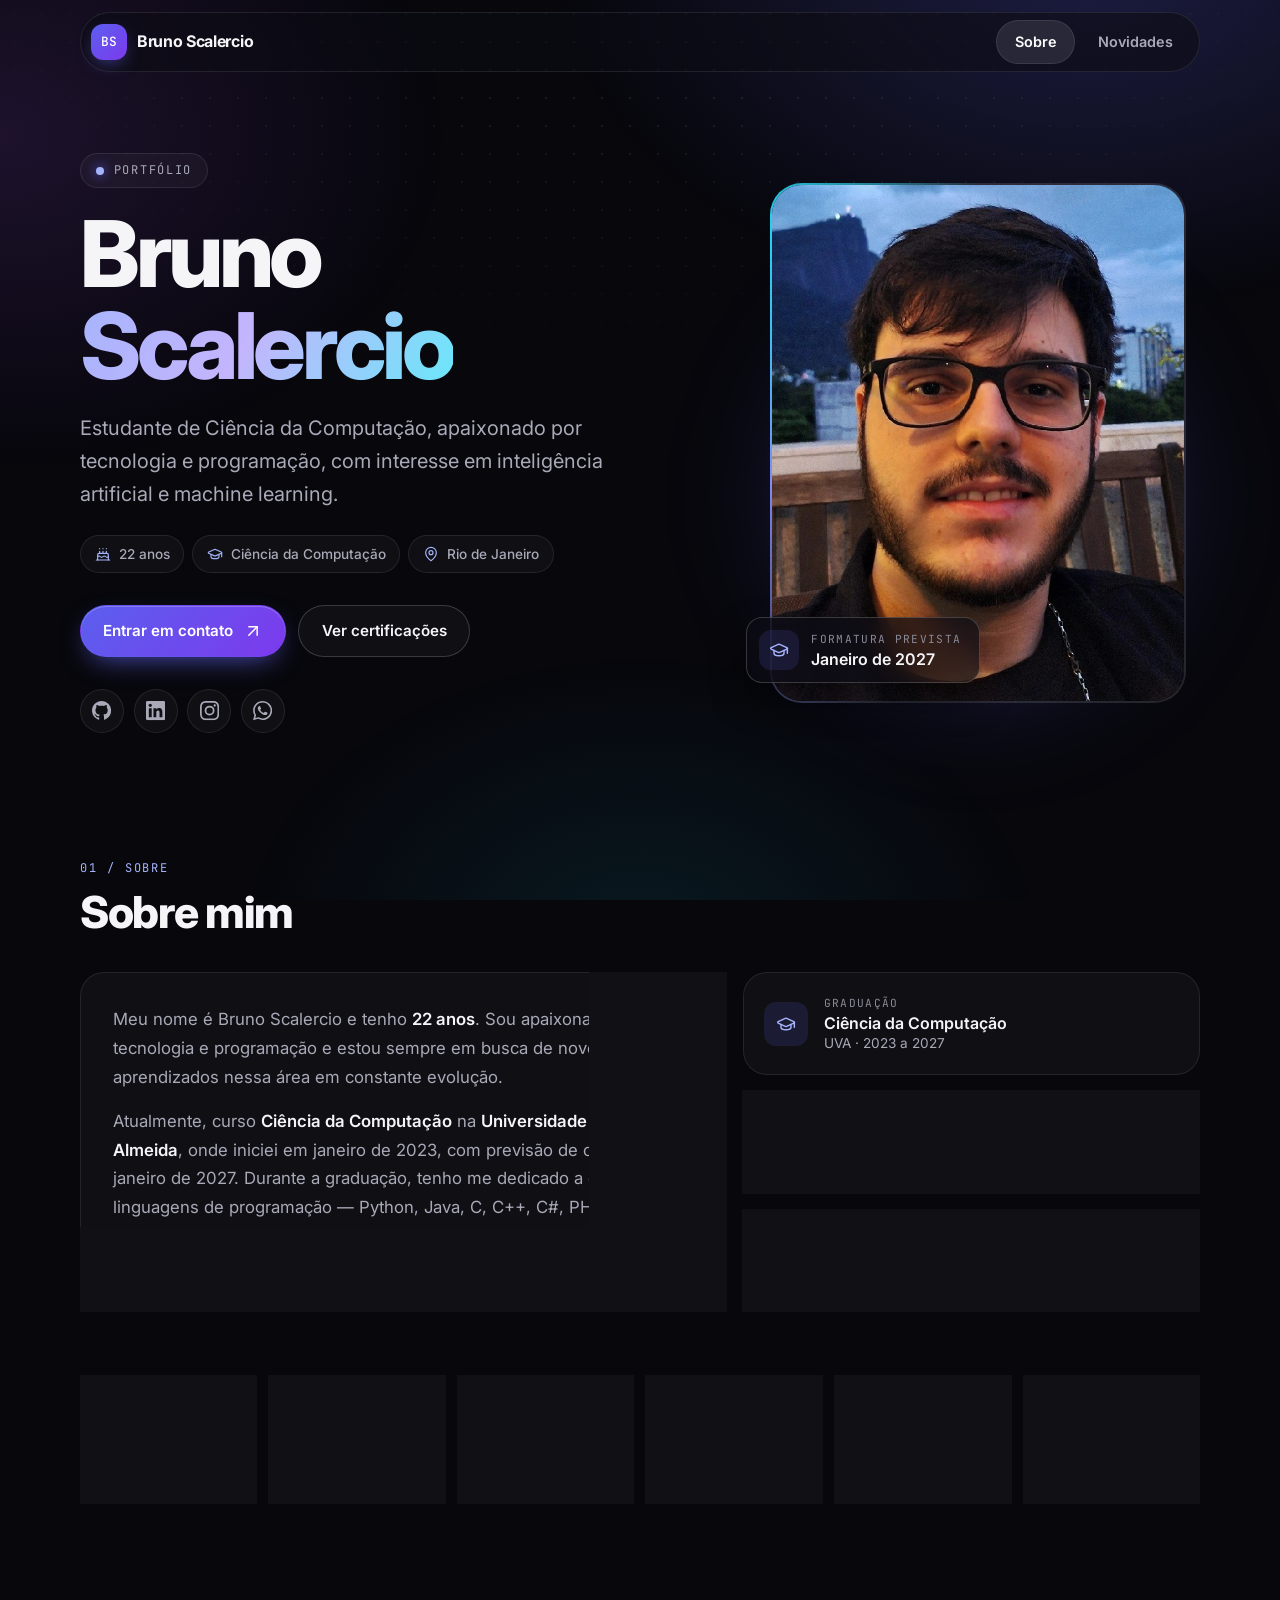
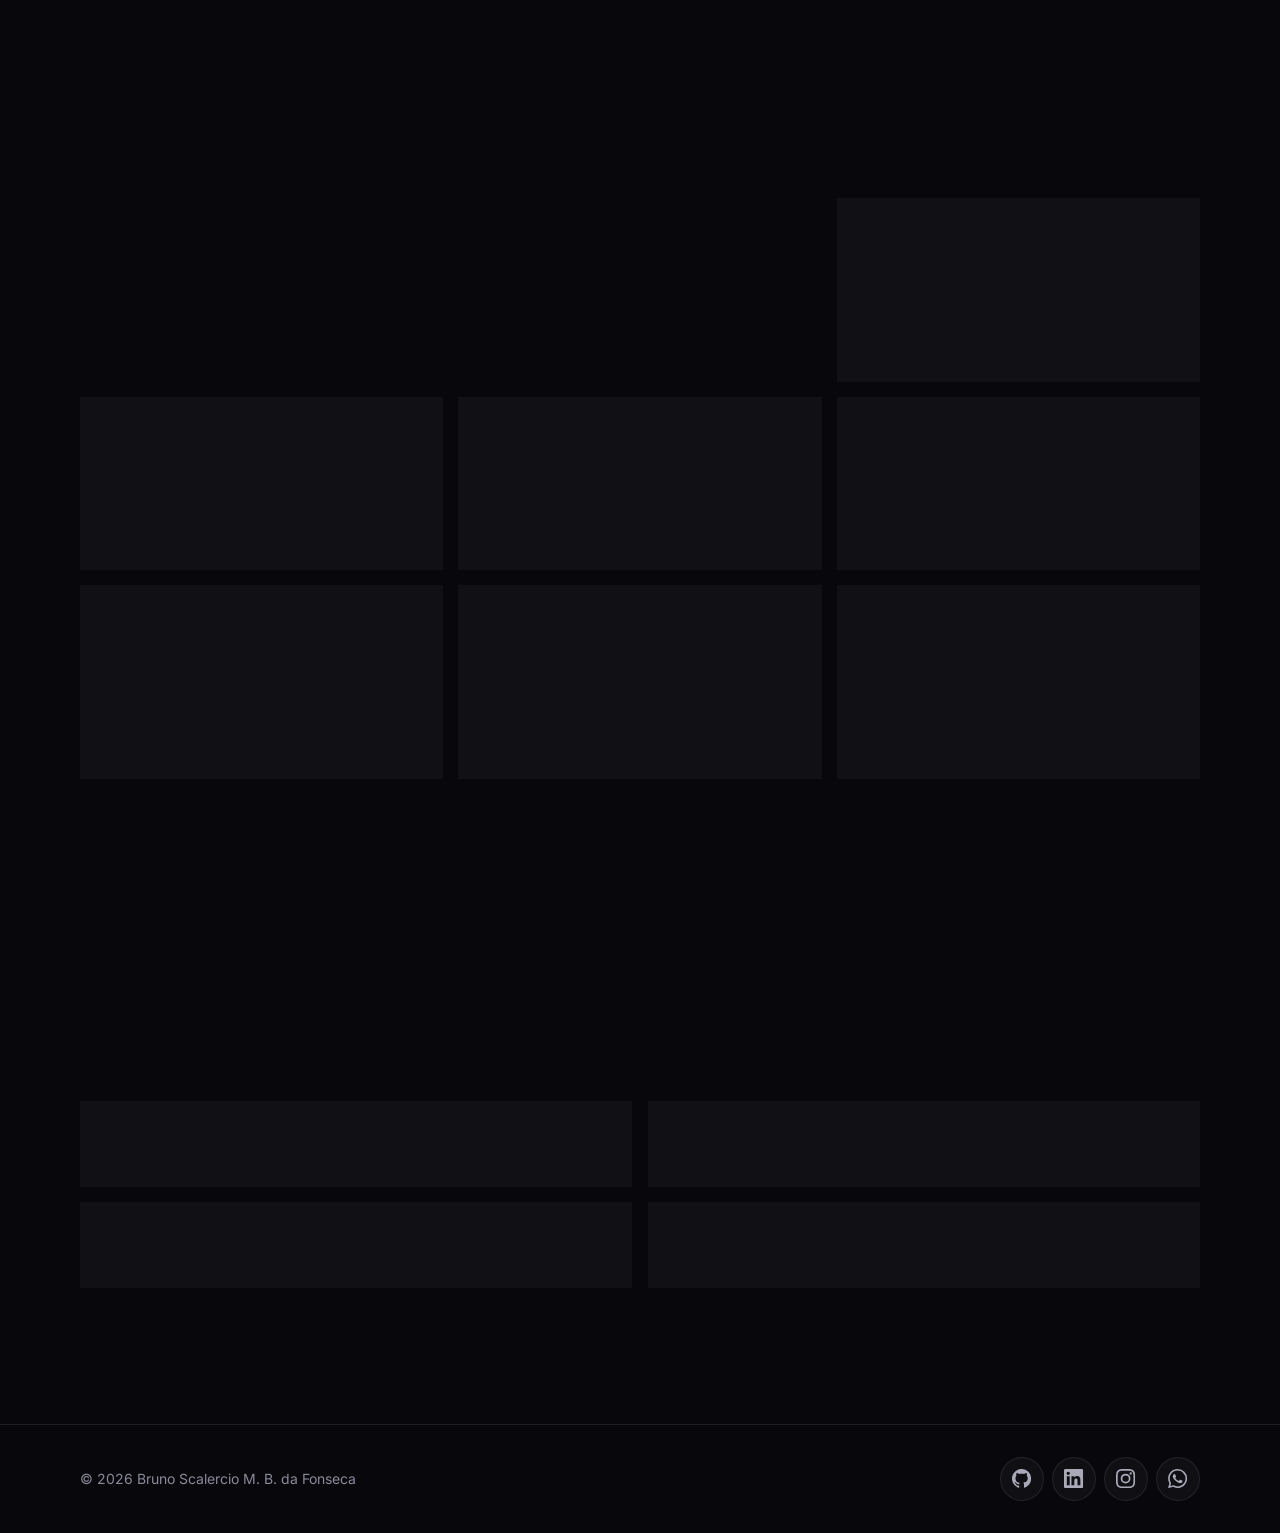
==== commit a31d1166: "Redesign portfolio e moderniza site Refatora o portfólio para um tema escuro mais limpo, introduz um" ====
--- a/index.html
+++ b/index.html
@@ -1,263 +1,267 @@
-<!DOCTYPE html>
-<html lang="pt-br" data-theme="dark">
-
-<head>
-  <meta charset="UTF-8">
-  <meta http-equiv="X-UA-Compatible" content="IE=edge">
-  <meta name="viewport" content="width=device-width, initial-scale=1.0">
-  <title>Bruno Scalercio - Portfolio</title>
-  <link rel="shortcut icon" href="assets/img/favicon-16x16.ico" type="image/x-icon">
-  <link rel="preconnect" href="https://fonts.googleapis.com">
-  <link rel="preconnect" href="https://fonts.gstatic.com" crossorigin>
-  <link href="https://fonts.googleapis.com/css2?family=Inter:wght@400;500;600;700;800&display=swap" rel="stylesheet">
-  <link rel="stylesheet" href="css/main.css?v=20260329">
-</head>
-
-<body>
-  <header class="site-header">
-    <div class="header-inner site-header__inner">
-      <h1 class="site-header__title">Bruno Scalercio M. B. da Fonseca</h1>
-      <nav class="site-header__nav" aria-label="Navegação principal">
-        <ul id="primary-nav" class="site-header__nav-list">
-          <li class="site-header__nav-item"><a class="site-header__nav-link site-header__nav-link--active" href="index.html">Sobre</a></li>
-          <li class="site-header__nav-item"><a class="site-header__nav-link" href="index2.html">Novidades</a></li>
-        </ul>
-      </nav>
-      <button class="nav-toggle site-header__menu-toggle" type="button" aria-controls="primary-nav" aria-expanded="false">
-        <span class="nav-toggle-bar site-header__menu-bar"></span>
-        <span class="nav-toggle-bar site-header__menu-bar"></span>
-        <span class="nav-toggle-bar site-header__menu-bar"></span>
-        <span class="sr-only">Abrir menu</span>
-      </button>
-    </div>
-  </header>
-
-  <main class="page">
-    <section class="hero-full hero-section" id="topo">
-      <div class="hero-left hero-section__content">
-        <p class="hero-eyebrow hero-section__eyebrow">Portfólio</p>
-        <h2 class="hero-title hero-section__title">Bruno Scalercio</h2>
-        <div class="hero-info hero-section__meta">
-          <span class="hero-info-item hero-section__meta-item"><svg width="16" height="16" fill="currentColor" viewBox="0 0 256 256"><path d="M128,24a104,104,0,1,0,104,104A104.11,104.11,0,0,0,128,24Zm0,192a88,88,0,1,1,88-88A88.1,88.1,0,0,1,128,216ZM168,128a8,8,0,0,1-8,8H128a8,8,0,0,1-8-8V72a8,8,0,0,1,16,0v48h24A8,8,0,0,1,168,128Z"/></svg> 21 anos</span>
-          <span class="hero-info-sep hero-section__meta-separator" aria-hidden="true">|</span>
-          <span class="hero-info-item hero-section__meta-item"><svg width="16" height="16" fill="currentColor" viewBox="0 0 256 256"><path d="M251.76,88.94l-120-64a8,8,0,0,0-7.52,0l-120,64a8,8,0,0,0,0,14.12L32,117.87v48.42a15.91,15.91,0,0,0,4.06,10.65C49.16,191.53,78.51,216,128,216a130,130,0,0,0,48-8.76V240a8,8,0,0,0,16,0V199.51a115.63,115.63,0,0,0,27.94-22.57A15.91,15.91,0,0,0,224,166.29V117.87l27.76-14.81a8,8,0,0,0,0-14.12ZM128,200c-43.27,0-68.72-21.14-80-33.71V126.4l76.24,40.66a8,8,0,0,0,7.52,0L208,126.4v40.16C196.72,179.14,171.27,200,128,200Zm0-49.33L24.81,96,128,40.89,231.19,96Z"/></svg> Ciência da Computação</span>
-          <span class="hero-info-sep hero-section__meta-separator" aria-hidden="true">|</span>
-          <span class="hero-info-item hero-section__meta-item"><svg width="16" height="16" fill="currentColor" viewBox="0 0 256 256"><path d="M128,64a40,40,0,1,0,40,40A40,40,0,0,0,128,64Zm0,64a24,24,0,1,1,24-24A24,24,0,0,1,128,128Zm0-112a88.1,88.1,0,0,0-88,88c0,31.4,14.51,64.68,42,96.25,19,21.82,37.89,37,41.26,39.31a8,8,0,0,0,9.48,0c3.37-2.3,22.28-17.49,41.26-39.31,27.49-31.57,42-64.85,42-96.25A88.1,88.1,0,0,0,128,16Zm0,206c-16.53-13-72-60.75-72-118a72,72,0,0,1,144,0C200,161.23,144.53,209,128,222Z"/></svg> Rio de Janeiro</span>
-        </div>
-        <div class="hero-socials hero-section__socials">
-          <a target="_blank" href="https://github.com/Sccar-ps" class="hero-social-btn hero-section__social-link" aria-label="GitHub">
-            <svg width="20" height="20" viewBox="0 0 24 24" fill="currentColor"><path d="M12 0c-6.626 0-12 5.373-12 12 0 5.302 3.438 9.8 8.207 11.387.599.111.793-.261.793-.577v-2.234c-3.338.726-4.033-1.416-4.033-1.416-.546-1.387-1.333-1.756-1.333-1.756-1.089-.745.083-.729.083-.729 1.205.084 1.839 1.237 1.839 1.237 1.07 1.834 2.807 1.304 3.492.997.107-.775.418-1.305.762-1.604-2.665-.305-5.467-1.334-5.467-5.931 0-1.311.469-2.381 1.236-3.221-.124-.303-.535-1.524.117-3.176 0 0 1.008-.322 3.301 1.23.957-.266 1.983-.399 3.003-.404 1.02.005 2.047.138 3.006.404 2.291-1.552 3.297-1.23 3.297-1.23.653 1.653.242 2.874.118 3.176.77.84 1.235 1.911 1.235 3.221 0 4.609-2.807 5.624-5.479 5.921.43.372.823 1.102.823 2.222v3.293c0 .319.192.694.801.576 4.765-1.589 8.199-6.086 8.199-11.386 0-6.627-5.373-12-12-12z"/></svg>
-            <span>GitHub</span>
-          </a>
-          <a target="_blank" href="https://www.linkedin.com/in/bruno-scalercio-30b161272/" class="hero-social-btn hero-section__social-link" aria-label="LinkedIn">
-            <svg width="20" height="20" viewBox="0 0 24 24" fill="#0A66C2"><path d="M20.447 20.452h-3.554v-5.569c0-1.328-.027-3.037-1.852-3.037-1.853 0-2.136 1.445-2.136 2.939v5.667H9.351V9h3.414v1.561h.046c.477-.9 1.637-1.85 3.37-1.85 3.601 0 4.267 2.37 4.267 5.455v6.286zM5.337 7.433c-1.144 0-2.063-.926-2.063-2.065 0-1.138.92-2.063 2.063-2.063 1.14 0 2.064.925 2.064 2.063 0 1.139-.925 2.065-2.064 2.065zm1.782 13.019H3.555V9h3.564v11.452zM22.225 0H1.771C.792 0 0 .774 0 1.729v20.542C0 23.227.792 24 1.771 24h20.451C23.2 24 24 23.227 24 22.271V1.729C24 .774 23.2 0 22.222 0h.003z"/></svg>
-            <span>LinkedIn</span>
-          </a>
-          <a target="_blank" href="https://www.instagram.com/scar_rj/" class="hero-social-btn hero-section__social-link" aria-label="Instagram">
-            <svg width="20" height="20" viewBox="0 0 24 24" fill="#E4405F"><path d="M12 2.163c3.204 0 3.584.012 4.85.07 3.252.148 4.771 1.691 4.919 4.919.058 1.265.069 1.645.069 4.849 0 3.205-.012 3.584-.069 4.849-.149 3.225-1.664 4.771-4.919 4.919-1.266.058-1.644.07-4.85.07-3.204 0-3.584-.012-4.849-.07-3.26-.149-4.771-1.699-4.919-4.92-.058-1.265-.07-1.644-.07-4.849 0-3.204.013-3.583.07-4.849.149-3.227 1.664-4.771 4.919-4.919 1.266-.057 1.645-.069 4.849-.069zM12 0C8.741 0 8.333.014 7.053.072 2.695.272.273 2.69.073 7.052.014 8.333 0 8.741 0 12c0 3.259.014 3.668.072 4.948.2 4.358 2.618 6.78 6.98 6.98C8.333 23.986 8.741 24 12 24c3.259 0 3.668-.014 4.948-.072 4.354-.2 6.782-2.618 6.979-6.98.059-1.28.073-1.689.073-4.948 0-3.259-.014-3.667-.072-4.947-.196-4.354-2.617-6.78-6.979-6.98C15.668.014 15.259 0 12 0zm0 5.838a6.162 6.162 0 100 12.324 6.162 6.162 0 000-12.324zM12 16a4 4 0 110-8 4 4 0 010 8zm6.406-11.845a1.44 1.44 0 100 2.881 1.44 1.44 0 000-2.881z"/></svg>
-            <span>Instagram</span>
-          </a>
-          <a target="_blank" href="https://wa.me/5521991206399" class="hero-social-btn hero-section__social-link" aria-label="WhatsApp">
-            <svg width="20" height="20" viewBox="0 0 24 24" fill="#25D366"><path d="M17.472 14.382c-.297-.149-1.758-.867-2.03-.967-.273-.099-.471-.148-.67.15-.197.297-.767.966-.94 1.164-.173.199-.347.223-.644.075-.297-.15-1.255-.463-2.39-1.475-.883-.788-1.48-1.761-1.653-2.059-.173-.297-.018-.458.13-.606.134-.133.298-.347.446-.52.149-.174.198-.298.298-.497.099-.198.05-.371-.025-.52-.075-.149-.669-1.612-.916-2.207-.242-.579-.487-.5-.669-.51-.173-.008-.371-.01-.57-.01-.198 0-.52.074-.792.372-.272.297-1.04 1.016-1.04 2.479 0 1.462 1.065 2.875 1.213 3.074.149.198 2.096 3.2 5.077 4.487.709.306 1.262.489 1.694.625.712.227 1.36.195 1.871.118.571-.085 1.758-.719 2.006-1.413.248-.694.248-1.289.173-1.413-.074-.124-.272-.198-.57-.347m-5.421 7.403h-.004a9.87 9.87 0 01-5.031-1.378l-.361-.214-3.741.982.998-3.648-.235-.374a9.86 9.86 0 01-1.51-5.26c.001-5.45 4.436-9.884 9.888-9.884 2.64 0 5.122 1.03 6.988 2.898a9.825 9.825 0 012.893 6.994c-.003 5.45-4.437 9.884-9.885 9.884m8.413-18.297A11.815 11.815 0 0012.05 0C5.495 0 .16 5.335.157 11.892c0 2.096.547 4.142 1.588 5.945L.057 24l6.305-1.654a11.882 11.882 0 005.683 1.448h.005c6.554 0 11.89-5.335 11.893-11.893a11.821 11.821 0 00-3.48-8.413z"/></svg>
-            <span>WhatsApp</span>
-          </a>
-        </div>
-      </div>
-      <div class="hero-right hero-section__media">
-        <img class="hero-section__image" src="assets/img/BRUNOOOO.jpg" alt="Minha Foto" loading="lazy" decoding="async">
-      </div>
-    </section>
-
-    <div class="about-skills-grid overview-grid">
-    <section class="panel section-panel overview-grid__section overview-grid__section--about" id="sobre">
-      <div class="panel-header section-panel__header">
-        <h2 class="section-panel__title">Sobre mim</h2>
-        <span class="panel-line section-panel__line"></span>
-      </div>
-      <div class="about-text-only section-panel__body section-panel__body--text">
-        <p class="u-text-indent">
-          Meu nome é Bruno Scalercio e eu tenho 21 anos. Sou apaixonado por tecnologia e programação, e estou sempre em busca de novos desafios e aprendizados nessa área em constante evolução.
-        </p>
-        <p class="u-text-indent">
-          Atualmente, estou cursando <strong>Ciência da Computação</strong> na <strong>Universidade Veiga de Almeida</strong>, onde iniciei em janeiro de 2023 com previsão de conclusão em janeiro de 2027. Durante a graduação, tenho me dedicado ao aprendizado de diversas linguagens de programação como Python, Java, C, C++, C#, PHP e JavaScript, também possuo interesses em áreas como inteligência artificial, machine learning .
-        </p>
-      </div>
-    </section>
-
-    <section class="panel section-panel overview-grid__section overview-grid__section--skills" id="habilidades">
-      <div class="panel-header section-panel__header">
-        <h2 class="section-panel__title">Conhecimentos</h2>
-        <span class="panel-line section-panel__line"></span>
-      </div>
-      <div class="tech-grid skill-grid">
-        <div class="tech-item skill-grid__item" data-brand="python">
-          <svg width="28" height="28" viewBox="0 0 256 255" class="tech-icon skill-grid__icon"><defs><linearGradient id="pyA" x1="12.96%" y1="12.04%" x2="79.64%" y2="78.01%"><stop offset="0%" stop-color="#387EB8"/><stop offset="100%" stop-color="#366994"/></linearGradient><linearGradient id="pyB" x1="19.13%" y1="20.58%" x2="90.43%" y2="88.01%"><stop offset="0%" stop-color="#FFC836"/><stop offset="100%" stop-color="#FFD43B"/></linearGradient></defs><path d="M126.916.072c-64.832 0-60.784 28.115-60.784 28.115l.072 29.128h61.868v8.745H41.631S.145 61.355.145 126.77c0 65.417 36.21 63.097 36.21 63.097h21.61v-30.356s-1.165-36.21 35.632-36.21h61.362s34.475.557 34.475-33.319V33.97S194.67.072 126.916.072zM92.802 19.66a11.12 11.12 0 0 1 11.13 11.13 11.12 11.12 0 0 1-11.13 11.13 11.12 11.12 0 0 1-11.13-11.13 11.12 11.12 0 0 1 11.13-11.13z" fill="url(#pyA)"/><path d="M128.757 254.126c64.832 0 60.784-28.115 60.784-28.115l-.072-29.127H127.6v-8.745h86.441s41.486 4.705 41.486-60.712c0-65.416-36.21-63.096-36.21-63.096h-21.61v30.355s1.165 36.21-35.632 36.21h-61.362s-34.475-.557-34.475 33.32v56.013s-5.235 33.897 62.518 33.897zm34.114-19.586a11.12 11.12 0 0 1-11.13-11.13 11.12 11.12 0 0 1 11.13-11.131 11.12 11.12 0 0 1 11.13 11.13 11.12 11.12 0 0 1-11.13 11.13z" fill="url(#pyB)"/></svg>
-          <span class="skill-grid__label">Python</span>
-        </div>
-        <div class="tech-item skill-grid__item" data-brand="java">
-          <svg width="28" height="28" viewBox="0 0 256 346" class="tech-icon skill-grid__icon"><path d="M82.554 267.473s-13.198 7.675 9.393 10.272c27.369 3.122 41.356 2.675 71.517-3.034 0 0 7.93 4.972 19.003 9.279-67.611 28.977-153.019-1.679-99.913-16.517M74.292 229.659s-14.803 10.958 7.805 13.296c29.236 3.016 52.324 3.263 92.276-4.43 0 0 5.526 5.602 14.215 8.666-81.747 23.904-172.842 1.885-114.296-17.532" fill="#5382A1"/><path d="M143.942 165.515c16.66 19.18-4.377 36.44-4.377 36.44s42.301-21.837 22.874-49.183c-18.144-25.5-32.059-38.172 43.268-81.858 0 0-118.238 29.53-61.765 94.6" fill="#E76F00"/><path d="M233.364 295.442s9.767 8.047-10.757 14.273c-39.026 11.823-162.432 15.393-196.714.471-12.323-5.36 10.787-12.8 18.056-14.362 7.581-1.644 11.914-1.337 11.914-1.337-13.705-9.655-88.583 18.957-38.034 27.15 137.853 22.356 251.292-10.066 215.535-26.195M88.9 190.48s-62.771 14.91-22.228 20.323c17.118 2.292 51.243 1.774 83.03-.89 25.978-2.19 52.063-6.85 52.063-6.85s-9.16 3.923-15.787 8.448c-63.744 16.765-186.886 8.966-151.435-8.183 29.981-14.492 54.358-12.848 54.358-12.848M201.506 253.422c64.8-33.672 34.839-66.03 13.927-61.67-5.126 1.066-7.411 1.99-7.411 1.99s1.903-2.98 5.537-4.27c41.37-14.545 73.187 42.897-13.355 65.647 0 .001 1.003-.895 1.302-1.697" fill="#5382A1"/><path d="M162.439.371s35.887 35.9-34.037 91.101c-56.071 44.282-12.786 69.53-.023 98.377-32.73-29.53-56.75-55.526-40.635-79.72C111.395 74.612 176.918 57.393 162.439.37" fill="#E76F00"/><path d="M95.268 344.665c62.199 3.982 157.712-2.209 159.974-31.64 0 0-4.348 11.158-51.404 20.018-53.088 9.99-118.564 8.824-157.399 2.421.001 0 7.96 6.58 48.83 9.201" fill="#5382A1"/></svg>
-          <span class="skill-grid__label">Java</span>
-        </div>
-        <div class="tech-item skill-grid__item" data-brand="cpp">
-          <svg width="28" height="28" viewBox="0 0 128 128" class="tech-icon skill-grid__icon"><path d="M117.5 33.5l.3-.2c-.6-1.1-1.5-2.1-2.4-2.6L67.1 2.9c-.8-.5-1.9-.7-3.1-.7-1.2 0-2.3.3-3.1.7l-48 27.9c-1.7 1-2.9 3.5-2.9 5.4v55.7c0 1.1.2 2.3.9 3.4l-.2.1c.5.8 1.2 1.5 1.9 1.9l48.2 27.9c.8.5 1.9.7 3.1.7 1.2 0 2.3-.3 3.1-.7l48-27.9c1.7-1 2.9-3.5 2.9-5.4V36.1c.1-.8 0-1.7-.4-2.6z" fill="#00599C"/><path d="M64 88c-13.3 0-24-10.7-24-24s10.7-24 24-24c7.6 0 14.4 3.5 18.8 9l-9.2 7.4C71.3 53.7 67.8 52 64 52c-6.6 0-12 5.4-12 12s5.4 12 12 12c3.8 0 7.3-1.7 9.6-4.4l9.2 7.4C78.4 84.5 71.6 88 64 88z" fill="#FFF"/><path d="M93 60h-4v-4h-4v4h-4v4h4v4h4v-4h4v-4zM109 60h-4v-4h-4v4h-4v4h4v4h4v-4h4v-4z" fill="#FFF"/></svg>
-          <span class="skill-grid__label">C / C++</span>
-        </div>
-        <div class="tech-item skill-grid__item" data-brand="csharp">
-          <svg width="28" height="28" viewBox="0 0 128 128" class="tech-icon skill-grid__icon"><path d="M64 0C28.7 0 0 28.7 0 64s28.7 64 64 64 64-28.7 64-64S99.3 0 64 0z" fill="#68217A"/><path d="M51.3 96C34.1 96 24 82.7 24 64s10.1-32 27.3-32c10.8 0 18.3 5.4 22.1 13.3l-9.8 5.7C61.1 46.1 56.8 42 51.3 42 40.8 42 36 51.2 36 64s4.8 22 15.3 22c5.5 0 9.8-4.1 12.3-9l9.8 5.7C69.6 90.6 62.1 96 51.3 96z" fill="#FFF"/><path d="M80 56h22M80 68h22" stroke="#FFF" stroke-width="4.5" stroke-linecap="round"/><path d="M87 48l-4 28M95 48l-4 28" stroke="#FFF" stroke-width="4.5" stroke-linecap="round"/></svg>
-          <span class="skill-grid__label">C#</span>
-        </div>
-        <div class="tech-item skill-grid__item" data-brand="php">
-          <svg width="28" height="28" viewBox="0 0 128 128" class="tech-icon skill-grid__icon"><circle cx="64" cy="64" r="64" fill="#6181B6"/><path d="M25.6 72.7l5-25.3h10.4c4.5 0 7.6.8 9.3 2.4 1.8 1.6 2.3 4.1 1.7 7.5-.4 1.9-1.1 3.7-2.2 5.2-1.1 1.5-2.5 2.7-4.1 3.6-1.4.7-2.9 1.2-4.6 1.6-1.7.3-3.6.4-5.9.4h-4.3l-1.5 7.7h-4.4l.6-3.1zm7.4-10.6h3.8c2.9 0 5-.3 6.4-1 1.4-.7 2.3-2 2.8-3.9.4-1.7.2-2.8-.6-3.5-.8-.7-2.3-1-4.5-1h-4.8l-3.1 9.4zM53.5 72.7l5-25.3h4.4l-1.2 6.2h3.9c2.8 0 4.8.5 5.9 1.5 1.1 1 1.5 2.7 1 5.1l-2.2 12.4H66l2.1-11.8c.3-1.5.1-2.4-.3-2.9-.5-.4-1.5-.7-3-.7h-3.5l-3.4 15.3h-4.4v.2zM76.6 72.7l5-25.3h10.4c4.5 0 7.6.8 9.3 2.4 1.8 1.6 2.3 4.1 1.7 7.5-.4 1.9-1.1 3.7-2.2 5.2-1.1 1.5-2.5 2.7-4.1 3.6-1.4.7-2.9 1.2-4.6 1.6-1.7.3-3.6.4-5.9.4h-4.3l-1.5 7.7h-4.4l.6-3.1zm7.5-10.6h3.8c2.9 0 5-.3 6.4-1 1.4-.7 2.3-2 2.8-3.9.4-1.7.2-2.8-.6-3.5-.8-.7-2.3-1-4.5-1h-4.8l-3.1 9.4z" fill="#FFF"/></svg>
-          <span class="skill-grid__label">PHP</span>
-        </div>
-        <div class="tech-item skill-grid__item" data-brand="javascript">
-          <svg width="28" height="28" viewBox="0 0 256 256" class="tech-icon skill-grid__icon"><rect width="256" height="256" rx="20" fill="#F7DF1E"/><path d="M67.312 213.932l19.59-11.856c3.78 6.701 7.218 12.371 15.465 12.371 7.905 0 12.89-3.092 12.89-15.12v-81.798h24.057v82.138c0 24.917-14.606 36.259-35.916 36.259-19.245 0-30.416-9.967-36.087-21.996M152.381 211.354l19.588-11.341c5.157 8.421 11.859 14.607 23.715 14.607 9.969 0 16.325-4.984 16.325-11.858 0-8.248-6.53-11.17-17.528-15.98l-6.013-2.58c-17.357-7.387-28.87-16.667-28.87-36.257 0-18.044 13.747-31.792 35.228-31.792 15.294 0 26.292 5.328 34.196 19.247l-18.732 12.03c-4.125-7.389-8.591-10.31-15.465-10.31-7.046 0-11.514 4.468-11.514 10.31 0 7.217 4.468 10.14 14.778 14.608l6.014 2.577c20.45 8.765 31.963 17.7 31.963 37.804 0 21.654-17.012 33.51-39.867 33.51-22.339 0-36.774-10.654-43.819-24.574" fill="#000"/></svg>
-          <span class="skill-grid__label">JavaScript</span>
-        </div>
-      </div>
-    </section>
-    </div>
-
-    <section class="panel section-panel certifications-section" id="servicos">
-      <div class="panel-header section-panel__header">
-        <h2 class="section-panel__title">Cursos e Certificações</h2>
-        <span class="panel-line section-panel__line"></span>
-      </div>
-      <div class="services-grid certification-grid">
-        <div class="service-card certification-card">
-          <div class="service-icon certification-card__icon">🎓</div>
-          <div class="certification-card__body">
-            <h3 class="certification-card__title">Ciência da Computação</h3>
-            <p class="certification-card__issuer">Universidade Veiga de Almeida</p>
-            <span class="service-tag certification-card__meta">Em Graduação - Jan 2023 - Jan 2027</span>
-          </div>
-        </div>
-        <div class="service-card certification-card">
-          <div class="service-icon certification-card__icon">💻</div>
-          <div class="certification-card__body">
-            <h3 class="certification-card__title">Fundamentos de TI: Hardware e Software</h3>
-            <p class="certification-card__issuer">Fundação Bradesco</p>
-            <span class="service-tag certification-card__meta">Ago 2024</span>
-          </div>
-        </div>
-        <div class="service-card certification-card">
-          <div class="service-icon certification-card__icon">🧠</div>
-          <div class="certification-card__body">
-            <h3 class="certification-card__title">Fundamentos de Lógica de Programação</h3>
-            <p class="certification-card__issuer">Fundação Bradesco</p>
-            <span class="service-tag certification-card__meta">Abr 2024</span>
-          </div>
-        </div>
-        <div class="service-card certification-card">
-          <div class="service-icon certification-card__icon">☕</div>
-          <div class="certification-card__body">
-            <h3 class="certification-card__title">Java Fundamentos</h3>
-            <p class="certification-card__issuer">FIAP</p>
-            <span class="service-tag certification-card__meta">Out 2024</span>
-          </div>
-        </div>
-        <div class="service-card certification-card">
-          <div class="service-icon certification-card__icon">🤖</div>
-          <div class="certification-card__body">
-            <h3 class="certification-card__title">Inteligência Artificial e Computacional</h3>
-            <p class="certification-card__issuer">FIAP</p>
-            <span class="service-tag certification-card__meta">Mai 2025</span>
-          </div>
-        </div>
-        <div class="service-card certification-card">
-          <div class="service-icon certification-card__icon">🔧</div>
-          <div class="certification-card__body">
-            <h3 class="certification-card__title">Gestão de Infraestrutura de TI</h3>
-            <p class="certification-card__issuer">FIAP</p>
-            <span class="service-tag certification-card__meta">Nov 2024</span>
-          </div>
-        </div>
-        <div class="service-card certification-card">
-          <div class="service-icon certification-card__icon">🎮</div>
-          <div class="certification-card__body">
-            <h3 class="certification-card__title">Game Design</h3>
-            <p class="certification-card__issuer">FIAP</p>
-            <span class="service-tag certification-card__meta">Dez 2025</span>
-          </div>
-        </div>
-        <div class="service-card certification-card">
-          <div class="service-icon certification-card__icon">🚀</div>
-          <div class="certification-card__body">
-            <h3 class="certification-card__title">Soluções Tecnológicas Emergentes</h3>
-            <p class="certification-card__issuer">FIAP</p>
-            <span class="service-tag certification-card__meta">Fev 2026</span>
-          </div>
-        </div>
-      </div>
-    </section>
-
-    <section class="panel section-panel contact-section" id="contato">
-      <div class="panel-header section-panel__header">
-        <h2 class="section-panel__title">Contato</h2>
-        <span class="panel-line section-panel__line"></span>
-      </div>
-      <div class="contact-grid contact-list">
-        <a target="_blank" href="https://github.com/Sccar-ps" class="contact-card contact-list__card">
-          <div class="contact-card-icon contact-list__icon">
-            <svg width="28" height="28" viewBox="0 0 24 24" fill="currentColor"><path d="M12 0c-6.626 0-12 5.373-12 12 0 5.302 3.438 9.8 8.207 11.387.599.111.793-.261.793-.577v-2.234c-3.338.726-4.033-1.416-4.033-1.416-.546-1.387-1.333-1.756-1.333-1.756-1.089-.745.083-.729.083-.729 1.205.084 1.839 1.237 1.839 1.237 1.07 1.834 2.807 1.304 3.492.997.107-.775.418-1.305.762-1.604-2.665-.305-5.467-1.334-5.467-5.931 0-1.311.469-2.381 1.236-3.221-.124-.303-.535-1.524.117-3.176 0 0 1.008-.322 3.301 1.23.957-.266 1.983-.399 3.003-.404 1.02.005 2.047.138 3.006.404 2.291-1.552 3.297-1.23 3.297-1.23.653 1.653.242 2.874.118 3.176.77.84 1.235 1.911 1.235 3.221 0 4.609-2.807 5.624-5.479 5.921.43.372.823 1.102.823 2.222v3.293c0 .319.192.694.801.576 4.765-1.589 8.199-6.086 8.199-11.386 0-6.627-5.373-12-12-12z"/></svg>
-          </div>
-          <div class="contact-card-info contact-list__info">
-            <span class="contact-card-label contact-list__label">GitHub</span>
-            <span class="contact-card-value contact-list__value">Sccar-ps</span>
-          </div>
-        </a>
-        <a target="_blank" href="https://www.linkedin.com/in/bruno-scalercio-30b161272/" class="contact-card contact-list__card">
-          <div class="contact-card-icon contact-list__icon" style="color:#0A66C2;">
-            <svg width="28" height="28" viewBox="0 0 24 24" fill="currentColor"><path d="M20.447 20.452h-3.554v-5.569c0-1.328-.027-3.037-1.852-3.037-1.853 0-2.136 1.445-2.136 2.939v5.667H9.351V9h3.414v1.561h.046c.477-.9 1.637-1.85 3.37-1.85 3.601 0 4.267 2.37 4.267 5.455v6.286zM5.337 7.433c-1.144 0-2.063-.926-2.063-2.065 0-1.138.92-2.063 2.063-2.063 1.14 0 2.064.925 2.064 2.063 0 1.139-.925 2.065-2.064 2.065zm1.782 13.019H3.555V9h3.564v11.452zM22.225 0H1.771C.792 0 0 .774 0 1.729v20.542C0 23.227.792 24 1.771 24h20.451C23.2 24 24 23.227 24 22.271V1.729C24 .774 23.2 0 22.222 0h.003z"/></svg>
-          </div>
-          <div class="contact-card-info contact-list__info">
-            <span class="contact-card-label contact-list__label">LinkedIn</span>
-            <span class="contact-card-value contact-list__value">Bruno Scalercio</span>
-          </div>
-        </a>
-        <a target="_blank" href="https://www.instagram.com/scar_rj/" class="contact-card contact-list__card">
-          <div class="contact-card-icon contact-list__icon" style="color:#E4405F;">
-            <svg width="28" height="28" viewBox="0 0 24 24" fill="currentColor"><path d="M12 2.163c3.204 0 3.584.012 4.85.07 3.252.148 4.771 1.691 4.919 4.919.058 1.265.069 1.645.069 4.849 0 3.205-.012 3.584-.069 4.849-.149 3.225-1.664 4.771-4.919 4.919-1.266.058-1.644.07-4.85.07-3.204 0-3.584-.012-4.849-.07-3.26-.149-4.771-1.699-4.919-4.92-.058-1.265-.07-1.644-.07-4.849 0-3.204.013-3.583.07-4.849.149-3.227 1.664-4.771 4.919-4.919 1.266-.057 1.645-.069 4.849-.069zM12 0C8.741 0 8.333.014 7.053.072 2.695.272.273 2.69.073 7.052.014 8.333 0 8.741 0 12c0 3.259.014 3.668.072 4.948.2 4.358 2.618 6.78 6.98 6.98C8.333 23.986 8.741 24 12 24c3.259 0 3.668-.014 4.948-.072 4.354-.2 6.782-2.618 6.979-6.98.059-1.28.073-1.689.073-4.948 0-3.259-.014-3.667-.072-4.947-.196-4.354-2.617-6.78-6.979-6.98C15.668.014 15.259 0 12 0zm0 5.838a6.162 6.162 0 100 12.324 6.162 6.162 0 000-12.324zM12 16a4 4 0 110-8 4 4 0 010 8zm6.406-11.845a1.44 1.44 0 100 2.881 1.44 1.44 0 000-2.881z"/></svg>
-          </div>
-          <div class="contact-card-info contact-list__info">
-            <span class="contact-card-label contact-list__label">Instagram</span>
-            <span class="contact-card-value contact-list__value">@scar_rj</span>
-          </div>
-        </a>
-        <a target="_blank" href="https://wa.me/5521991206399" class="contact-card contact-list__card">
-          <div class="contact-card-icon contact-list__icon" style="color:#25D366;">
-            <svg width="28" height="28" viewBox="0 0 24 24" fill="currentColor"><path d="M17.472 14.382c-.297-.149-1.758-.867-2.03-.967-.273-.099-.471-.148-.67.15-.197.297-.767.966-.94 1.164-.173.199-.347.223-.644.075-.297-.15-1.255-.463-2.39-1.475-.883-.788-1.48-1.761-1.653-2.059-.173-.297-.018-.458.13-.606.134-.133.298-.347.446-.52.149-.174.198-.298.298-.497.099-.198.05-.371-.025-.52-.075-.149-.669-1.612-.916-2.207-.242-.579-.487-.5-.669-.51-.173-.008-.371-.01-.57-.01-.198 0-.52.074-.792.372-.272.297-1.04 1.016-1.04 2.479 0 1.462 1.065 2.875 1.213 3.074.149.198 2.096 3.2 5.077 4.487.709.306 1.262.489 1.694.625.712.227 1.36.195 1.871.118.571-.085 1.758-.719 2.006-1.413.248-.694.248-1.289.173-1.413-.074-.124-.272-.198-.57-.347m-5.421 7.403h-.004a9.87 9.87 0 01-5.031-1.378l-.361-.214-3.741.982.998-3.648-.235-.374a9.86 9.86 0 01-1.51-5.26c.001-5.45 4.436-9.884 9.888-9.884 2.64 0 5.122 1.03 6.988 2.898a9.825 9.825 0 012.893 6.994c-.003 5.45-4.437 9.884-9.885 9.884m8.413-18.297A11.815 11.815 0 0012.05 0C5.495 0 .16 5.335.157 11.892c0 2.096.547 4.142 1.588 5.945L.057 24l6.305-1.654a11.882 11.882 0 005.683 1.448h.005c6.554 0 11.89-5.335 11.893-11.893a11.821 11.821 0 00-3.48-8.413z"/></svg>
-          </div>
-          <div class="contact-card-info contact-list__info">
-            <span class="contact-card-label contact-list__label">WhatsApp</span>
-            <span class="contact-card-value contact-list__value">+55 (21) 99120-6399</span>
-          </div>
-        </a>
-      </div>
-    </section>
-  </main>
-
-  <footer class="social-footer site-footer">
-    <div class="footer-content site-footer__content">
-      <a target="_blank" href="https://github.com/Sccar-ps" class="social-link site-footer__link">
-        <svg width="24" height="24" viewBox="0 0 24 24" fill="currentColor"><path d="M12 0c-6.626 0-12 5.373-12 12 0 5.302 3.438 9.8 8.207 11.387.599.111.793-.261.793-.577v-2.234c-3.338.726-4.033-1.416-4.033-1.416-.546-1.387-1.333-1.756-1.333-1.756-1.089-.745.083-.729.083-.729 1.205.084 1.839 1.237 1.839 1.237 1.07 1.834 2.807 1.304 3.492.997.107-.775.418-1.305.762-1.604-2.665-.305-5.467-1.334-5.467-5.931 0-1.311.469-2.381 1.236-3.221-.124-.303-.535-1.524.117-3.176 0 0 1.008-.322 3.301 1.23.957-.266 1.983-.399 3.003-.404 1.02.005 2.047.138 3.006.404 2.291-1.552 3.297-1.23 3.297-1.23.653 1.653.242 2.874.118 3.176.77.84 1.235 1.911 1.235 3.221 0 4.609-2.807 5.624-5.479 5.921.43.372.823 1.102.823 2.222v3.293c0 .319.192.694.801.576 4.765-1.589 8.199-6.086 8.199-11.386 0-6.627-5.373-12-12-12z"/></svg>
-        <span>GitHub</span>
-      </a>
-      <a target="_blank" href="https://www.linkedin.com/in/bruno-scalercio-30b161272/" class="social-link site-footer__link">
-        <svg width="24" height="24" viewBox="0 0 24 24" fill="#0A66C2"><path d="M20.447 20.452h-3.554v-5.569c0-1.328-.027-3.037-1.852-3.037-1.853 0-2.136 1.445-2.136 2.939v5.667H9.351V9h3.414v1.561h.046c.477-.9 1.637-1.85 3.37-1.85 3.601 0 4.267 2.37 4.267 5.455v6.286zM5.337 7.433c-1.144 0-2.063-.926-2.063-2.065 0-1.138.92-2.063 2.063-2.063 1.14 0 2.064.925 2.064 2.063 0 1.139-.925 2.065-2.064 2.065zm1.782 13.019H3.555V9h3.564v11.452zM22.225 0H1.771C.792 0 0 .774 0 1.729v20.542C0 23.227.792 24 1.771 24h20.451C23.2 24 24 23.227 24 22.271V1.729C24 .774 23.2 0 22.222 0h.003z"/></svg>
-        <span>LinkedIn</span>
-      </a>
-      <a target="_blank" href="https://www.instagram.com/scar_rj/" class="social-link site-footer__link">
-        <svg width="24" height="24" viewBox="0 0 24 24" fill="#E4405F"><path d="M12 2.163c3.204 0 3.584.012 4.85.07 3.252.148 4.771 1.691 4.919 4.919.058 1.265.069 1.645.069 4.849 0 3.205-.012 3.584-.069 4.849-.149 3.225-1.664 4.771-4.919 4.919-1.266.058-1.644.07-4.85.07-3.204 0-3.584-.012-4.849-.07-3.26-.149-4.771-1.699-4.919-4.92-.058-1.265-.07-1.644-.07-4.849 0-3.204.013-3.583.07-4.849.149-3.227 1.664-4.771 4.919-4.919 1.266-.057 1.645-.069 4.849-.069zM12 0C8.741 0 8.333.014 7.053.072 2.695.272.273 2.69.073 7.052.014 8.333 0 8.741 0 12c0 3.259.014 3.668.072 4.948.2 4.358 2.618 6.78 6.98 6.98C8.333 23.986 8.741 24 12 24c3.259 0 3.668-.014 4.948-.072 4.354-.2 6.782-2.618 6.979-6.98.059-1.28.073-1.689.073-4.948 0-3.259-.014-3.667-.072-4.947-.196-4.354-2.617-6.78-6.979-6.98C15.668.014 15.259 0 12 0zm0 5.838a6.162 6.162 0 100 12.324 6.162 6.162 0 000-12.324zM12 16a4 4 0 110-8 4 4 0 010 8zm6.406-11.845a1.44 1.44 0 100 2.881 1.44 1.44 0 000-2.881z"/></svg>
-        <span>Instagram</span>
-      </a>
-      <a target="_blank" href="https://wa.me/5521991206399" class="social-link site-footer__link">
-        <svg width="24" height="24" viewBox="0 0 24 24" fill="#25D366"><path d="M17.472 14.382c-.297-.149-1.758-.867-2.03-.967-.273-.099-.471-.148-.67.15-.197.297-.767.966-.94 1.164-.173.199-.347.223-.644.075-.297-.15-1.255-.463-2.39-1.475-.883-.788-1.48-1.761-1.653-2.059-.173-.297-.018-.458.13-.606.134-.133.298-.347.446-.52.149-.174.198-.298.298-.497.099-.198.05-.371-.025-.52-.075-.149-.669-1.612-.916-2.207-.242-.579-.487-.5-.669-.51-.173-.008-.371-.01-.57-.01-.198 0-.52.074-.792.372-.272.297-1.04 1.016-1.04 2.479 0 1.462 1.065 2.875 1.213 3.074.149.198 2.096 3.2 5.077 4.487.709.306 1.262.489 1.694.625.712.227 1.36.195 1.871.118.571-.085 1.758-.719 2.006-1.413.248-.694.248-1.289.173-1.413-.074-.124-.272-.198-.57-.347m-5.421 7.403h-.004a9.87 9.87 0 01-5.031-1.378l-.361-.214-3.741.982.998-3.648-.235-.374a9.86 9.86 0 01-1.51-5.26c.001-5.45 4.436-9.884 9.888-9.884 2.64 0 5.122 1.03 6.988 2.898a9.825 9.825 0 012.893 6.994c-.003 5.45-4.437 9.884-9.885 9.884m8.413-18.297A11.815 11.815 0 0012.05 0C5.495 0 .16 5.335.157 11.892c0 2.096.547 4.142 1.588 5.945L.057 24l6.305-1.654a11.882 11.882 0 005.683 1.448h.005c6.554 0 11.89-5.335 11.893-11.893a11.821 11.821 0 00-3.48-8.413z"/></svg>
-        <span>WhatsApp</span>
-      </a>
-    </div>
-  </footer>
-  <script src="assets/js/script.js?v=20260402"></script>
-</body>
-<!-- BRUNO SCALERCIO MARQUES BORGES DA FONSECA - 1230112185-->
-</html>
+<!DOCTYPE html>
+<html lang="pt-BR">
+
+<head>
+  <meta charset="UTF-8">
+  <meta name="viewport" content="width=device-width, initial-scale=1">
+  <title>Bruno Scalercio — Portfólio | Ciência da Computação</title>
+  <meta name="description" content="Portfólio de Bruno Scalercio, estudante de Ciência da Computação na Universidade Veiga de Almeida: sobre mim, conhecimentos, cursos e certificações, e contatos.">
+  <meta name="theme-color" content="#07070c">
+  <meta name="color-scheme" content="dark">
+  <link rel="icon" href="assets/img/favicon-16x16.ico" sizes="any">
+  <link rel="preconnect" href="https://fonts.googleapis.com">
+  <link rel="preconnect" href="https://fonts.gstatic.com" crossorigin>
+  <link href="https://fonts.googleapis.com/css2?family=Inter:wght@400;500;600;700;800&family=JetBrains+Mono:wght@500&display=swap" rel="stylesheet">
+  <script>document.documentElement.classList.add('js')</script>
+  <link rel="stylesheet" href="css/main.css?v=20261008">
+  <script src="assets/js/script.js?v=20261008" defer></script>
+</head>
+
+<body>
+  <a class="skip-link" href="#conteudo">Ir para o conteúdo</a>
+  <svg xmlns="http://www.w3.org/2000/svg" width="0" height="0" style="position:absolute" aria-hidden="true" focusable="false">
+  <symbol id="i-github" viewBox="0 0 24 24"><path d="M12 0c-6.626 0-12 5.373-12 12 0 5.302 3.438 9.8 8.207 11.387.599.111.793-.261.793-.577v-2.234c-3.338.726-4.033-1.416-4.033-1.416-.546-1.387-1.333-1.756-1.333-1.756-1.089-.745.083-.729.083-.729 1.205.084 1.839 1.237 1.839 1.237 1.07 1.834 2.807 1.304 3.492.997.107-.775.418-1.305.762-1.604-2.665-.305-5.467-1.334-5.467-5.931 0-1.311.469-2.381 1.236-3.221-.124-.303-.535-1.524.117-3.176 0 0 1.008-.322 3.301 1.23.957-.266 1.983-.399 3.003-.404 1.02.005 2.047.138 3.006.404 2.291-1.552 3.297-1.23 3.297-1.23.653 1.653.242 2.874.118 3.176.77.84 1.235 1.911 1.235 3.221 0 4.609-2.807 5.624-5.479 5.921.43.372.823 1.102.823 2.222v3.293c0 .319.192.694.801.576 4.765-1.589 8.199-6.086 8.199-11.386 0-6.627-5.373-12-12-12z"/></symbol>
+  <symbol id="i-linkedin" viewBox="0 0 24 24"><path d="M20.447 20.452h-3.554v-5.569c0-1.328-.027-3.037-1.852-3.037-1.853 0-2.136 1.445-2.136 2.939v5.667H9.351V9h3.414v1.561h.046c.477-.9 1.637-1.85 3.37-1.85 3.601 0 4.267 2.37 4.267 5.455v6.286zM5.337 7.433c-1.144 0-2.063-.926-2.063-2.065 0-1.138.92-2.063 2.063-2.063 1.14 0 2.064.925 2.064 2.063 0 1.139-.925 2.065-2.064 2.065zm1.782 13.019H3.555V9h3.564v11.452zM22.225 0H1.771C.792 0 0 .774 0 1.729v20.542C0 23.227.792 24 1.771 24h20.451C23.2 24 24 23.227 24 22.271V1.729C24 .774 23.2 0 22.222 0h.003z"/></symbol>
+  <symbol id="i-instagram" viewBox="0 0 24 24"><path d="M12 2.163c3.204 0 3.584.012 4.85.07 3.252.148 4.771 1.691 4.919 4.919.058 1.265.069 1.645.069 4.849 0 3.205-.012 3.584-.069 4.849-.149 3.225-1.664 4.771-4.919 4.919-1.266.058-1.644.07-4.85.07-3.204 0-3.584-.012-4.849-.07-3.26-.149-4.771-1.699-4.919-4.92-.058-1.265-.07-1.644-.07-4.849 0-3.204.013-3.583.07-4.849.149-3.227 1.664-4.771 4.919-4.919 1.266-.057 1.645-.069 4.849-.069zM12 0C8.741 0 8.333.014 7.053.072 2.695.272.273 2.69.073 7.052.014 8.333 0 8.741 0 12c0 3.259.014 3.668.072 4.948.2 4.358 2.618 6.78 6.98 6.98C8.333 23.986 8.741 24 12 24c3.259 0 3.668-.014 4.948-.072 4.354-.2 6.782-2.618 6.979-6.98.059-1.28.073-1.689.073-4.948 0-3.259-.014-3.667-.072-4.947-.196-4.354-2.617-6.78-6.979-6.98C15.668.014 15.259 0 12 0zm0 5.838a6.162 6.162 0 100 12.324 6.162 6.162 0 000-12.324zM12 16a4 4 0 110-8 4 4 0 010 8zm6.406-11.845a1.44 1.44 0 100 2.881 1.44 1.44 0 000-2.881z"/></symbol>
+  <symbol id="i-whatsapp" viewBox="0 0 24 24"><path d="M17.472 14.382c-.297-.149-1.758-.867-2.03-.967-.273-.099-.471-.148-.67.15-.197.297-.767.966-.94 1.164-.173.199-.347.223-.644.075-.297-.15-1.255-.463-2.39-1.475-.883-.788-1.48-1.761-1.653-2.059-.173-.297-.018-.458.13-.606.134-.133.298-.347.446-.52.149-.174.198-.298.298-.497.099-.198.05-.371-.025-.52-.075-.149-.669-1.612-.916-2.207-.242-.579-.487-.5-.669-.51-.173-.008-.371-.01-.57-.01-.198 0-.52.074-.792.372-.272.297-1.04 1.016-1.04 2.479 0 1.462 1.065 2.875 1.213 3.074.149.198 2.096 3.2 5.077 4.487.709.306 1.262.489 1.694.625.712.227 1.36.195 1.871.118.571-.085 1.758-.719 2.006-1.413.248-.694.248-1.289.173-1.413-.074-.124-.272-.198-.57-.347m-5.421 7.403h-.004a9.87 9.87 0 01-5.031-1.378l-.361-.214-3.741.982.998-3.648-.235-.374a9.86 9.86 0 01-1.51-5.26c.001-5.45 4.436-9.884 9.888-9.884 2.64 0 5.122 1.03 6.988 2.898a9.825 9.825 0 012.893 6.994c-.003 5.45-4.437 9.884-9.885 9.884m8.413-18.297A11.815 11.815 0 0012.05 0C5.495 0 .16 5.335.157 11.892c0 2.096.547 4.142 1.588 5.945L.057 24l6.305-1.654a11.882 11.882 0 005.683 1.448h.005c6.554 0 11.89-5.335 11.893-11.893a11.821 11.821 0 00-3.48-8.413z"/></symbol>
+  <symbol id="i-graduation" viewBox="0 0 24 24"><path d="M21.42 10.922a1 1 0 0 0-.019-1.838L12.83 5.18a2 2 0 0 0-1.66 0L2.6 9.08a1 1 0 0 0 0 1.832l8.57 3.908a2 2 0 0 0 1.66 0z"/><path d="M22 10v6"/><path d="M6 12.5V16a6 3 0 0 0 12 0v-3.5"/></symbol>
+  <symbol id="i-cpu" viewBox="0 0 24 24"><rect width="16" height="16" x="4" y="4" rx="2"/><rect width="6" height="6" x="9" y="9" rx="1"/><path d="M15 2v2M15 20v2M2 15h2M2 9h2M20 15h2M20 9h2M9 2v2M9 20v2"/></symbol>
+  <symbol id="i-terminal" viewBox="0 0 24 24"><polyline points="4 17 10 11 4 5"/><line x1="12" x2="20" y1="19" y2="19"/></symbol>
+  <symbol id="i-coffee" viewBox="0 0 24 24"><path d="M10 2v2"/><path d="M14 2v2"/><path d="M16 8a1 1 0 0 1 1 1v8a4 4 0 0 1-4 4H7a4 4 0 0 1-4-4V9a1 1 0 0 1 1-1h14a4 4 0 1 1 0 8h-1"/><path d="M6 2v2"/></symbol>
+  <symbol id="i-bot" viewBox="0 0 24 24"><path d="M12 8V4H8"/><rect width="16" height="12" x="4" y="8" rx="2"/><path d="M2 14h2M20 14h2M15 13v2M9 13v2"/></symbol>
+  <symbol id="i-server" viewBox="0 0 24 24"><rect width="20" height="8" x="2" y="2" rx="2" ry="2"/><rect width="20" height="8" x="2" y="14" rx="2" ry="2"/><line x1="6" x2="6.01" y1="6" y2="6"/><line x1="6" x2="6.01" y1="18" y2="18"/></symbol>
+  <symbol id="i-gamepad" viewBox="0 0 24 24"><line x1="6" x2="10" y1="11" y2="11"/><line x1="8" x2="8" y1="9" y2="13"/><line x1="15" x2="15.01" y1="12" y2="12"/><line x1="18" x2="18.01" y1="10" y2="10"/><path d="M17.32 5H6.68a4 4 0 0 0-3.978 3.59c-.006.052-.01.101-.017.152C2.604 9.416 2 14.456 2 16a3 3 0 0 0 3 3c1 0 1.5-.5 2-1l1.414-1.414A2 2 0 0 1 9.828 16h4.344a2 2 0 0 1 1.414.586L17 18c.5.5 1 1 2 1a3 3 0 0 0 3-3c0-1.545-.604-6.584-.685-7.258-.007-.05-.011-.1-.017-.151A4 4 0 0 0 17.32 5z"/></symbol>
+  <symbol id="i-rocket" viewBox="0 0 24 24"><path d="M4.5 16.5c-1.5 1.26-2 5-2 5s3.74-.5 5-2c.71-.84.7-2.13-.09-2.91a2.18 2.18 0 0 0-2.91-.09z"/><path d="m12 15-3-3a22 22 0 0 1 2-3.95A12.88 12.88 0 0 1 22 2c0 2.72-.78 7.5-6 11a22.35 22.35 0 0 1-4 2z"/><path d="M9 12H4s.55-3.03 2-4c1.62-1.08 5 0 5 0"/><path d="M12 15v5s3.03-.55 4-2c1.08-1.62 0-5 0-5"/></symbol>
+  <symbol id="i-pin" viewBox="0 0 24 24"><path d="M20 10c0 6-8 12-8 12s-8-6-8-12a8 8 0 0 1 16 0Z"/><circle cx="12" cy="10" r="3"/></symbol>
+  <symbol id="i-calendar" viewBox="0 0 24 24"><path d="M8 2v4M16 2v4"/><rect width="18" height="18" x="3" y="4" rx="2"/><path d="M3 10h18"/></symbol>
+  <symbol id="i-cake" viewBox="0 0 24 24"><path d="M20 21v-8a2 2 0 0 0-2-2H6a2 2 0 0 0-2 2v8"/><path d="M4 16s.5-1 2-1 2.5 2 4 2 2.5-2 4-2 2.5 2 4 2 2-1 2-1"/><path d="M2 21h20"/><path d="M7 8v3M12 8v3M17 8v3"/><path d="M7 4h.01M12 4h.01M17 4h.01"/></symbol>
+  <symbol id="i-arrow-up-right" viewBox="0 0 24 24"><path d="M7 7h10v10"/><path d="M7 17 17 7"/></symbol>
+  <symbol id="i-arrow-up" viewBox="0 0 24 24"><path d="m5 12 7-7 7 7"/><path d="M12 19V5"/></symbol>
+  <symbol id="i-globe" viewBox="0 0 24 24"><circle cx="12" cy="12" r="10"/><path d="M12 2a14.5 14.5 0 0 0 0 20 14.5 14.5 0 0 0 0-20"/><path d="M2 12h20"/></symbol>
+  <symbol id="i-award" viewBox="0 0 24 24"><circle cx="12" cy="8" r="6"/><path d="M15.477 12.89 17 22l-5-3-5 3 1.523-9.11"/></symbol>
+</svg>
+  <div class="scroll-progress" aria-hidden="true"></div>
+
+  <header class="site-header">
+    <div class="site-header__inner">
+      <a class="brand" href="index.html" aria-label="Bruno Scalercio, página inicial">
+        <span class="brand__mark" aria-hidden="true">BS</span>
+        <span class="brand__name">Bruno Scalercio</span>
+      </a>
+      <nav class="site-nav" aria-label="Navegação principal">
+        <ul class="site-nav__list" id="primary-nav">
+          <li><a class="site-nav__link" href="index.html" aria-current="page">Sobre</a></li>
+          <li><a class="site-nav__link" href="index2.html">Novidades</a></li>
+        </ul>
+      </nav>
+      <button class="nav-toggle" type="button" aria-controls="primary-nav" aria-expanded="false" aria-label="Abrir menu">
+        <span class="nav-toggle__bar"></span>
+        <span class="nav-toggle__bar"></span>
+        <span class="nav-toggle__bar"></span>
+      </button>
+    </div>
+  </header>
+
+  <main id="conteudo" class="container">
+    <section class="hero" id="topo" aria-labelledby="hero-title">
+      <div class="hero__content" data-stagger>
+        <p class="eyebrow" data-reveal>Portfólio</p>
+        <h1 class="hero__title" id="hero-title" data-reveal>Bruno <span class="text-gradient">Scalercio</span></h1>
+        <p class="hero__lead" data-reveal>Estudante de Ciência da Computação, apaixonado por tecnologia e programação, com interesse em inteligência artificial e machine learning.</p>
+        <ul class="chips" aria-label="Resumo" data-reveal>
+          <li class="chip"><svg class="icon" aria-hidden="true"><use href="#i-cake"/></svg><span><span data-age data-birth="2004-09-23">22</span> anos</span></li>
+          <li class="chip"><svg class="icon" aria-hidden="true"><use href="#i-graduation"/></svg>Ciência da Computação</li>
+          <li class="chip"><svg class="icon" aria-hidden="true"><use href="#i-pin"/></svg>Rio de Janeiro</li>
+        </ul>
+        <div class="hero__actions" data-reveal>
+          <a class="btn btn--primary" href="#contato">Entrar em contato <svg class="icon" aria-hidden="true"><use href="#i-arrow-up-right"/></svg></a>
+          <a class="btn btn--ghost" href="#certificacoes">Ver certificações</a>
+        </div>
+        <div class="hero__social" data-reveal>
+          <a class="icon-btn" href="https://github.com/Sccar-ps" target="_blank" rel="noopener noreferrer" aria-label="GitHub (abre em nova aba)" title="GitHub"><svg class="icon icon--brand" aria-hidden="true"><use href="#i-github"/></svg></a>
+          <a class="icon-btn" href="https://www.linkedin.com/in/bruno-scalercio-30b161272/" target="_blank" rel="noopener noreferrer" aria-label="LinkedIn (abre em nova aba)" title="LinkedIn"><svg class="icon icon--brand" aria-hidden="true"><use href="#i-linkedin"/></svg></a>
+          <a class="icon-btn" href="https://www.instagram.com/scar_rj/" target="_blank" rel="noopener noreferrer" aria-label="Instagram (abre em nova aba)" title="Instagram"><svg class="icon icon--brand" aria-hidden="true"><use href="#i-instagram"/></svg></a>
+          <a class="icon-btn" href="https://wa.me/5521991206399" target="_blank" rel="noopener noreferrer" aria-label="WhatsApp (abre em nova aba)" title="WhatsApp"><svg class="icon icon--brand" aria-hidden="true"><use href="#i-whatsapp"/></svg></a>
+        </div>
+      </div>
+
+      <div class="hero__media" data-reveal style="--reveal-delay: 150ms">
+        <div class="portrait">
+          <div class="portrait__frame">
+            <img class="portrait__img" src="assets/img/BRUNOOOO.jpg" alt="Foto de Bruno Scalercio, de óculos e barba, ao ar livre" width="800" height="800" fetchpriority="high" decoding="async">
+          </div>
+          <div class="portrait__badge">
+            <span class="fact__icon"><svg class="icon" aria-hidden="true"><use href="#i-graduation"/></svg></span>
+            <div>
+              <p class="fact__label">Formatura prevista</p>
+              <p class="fact__value">Janeiro de 2027</p>
+            </div>
+          </div>
+        </div>
+      </div>
+    </section>
+
+    <section class="section" id="sobre" aria-labelledby="sobre-title">
+      <header class="section__head" data-reveal>
+        <p class="section__kicker">01 / Sobre</p>
+        <h2 class="section__title" id="sobre-title">Sobre mim</h2>
+      </header>
+
+      <div class="bento">
+        <article class="card card--pad bento__about" data-reveal>
+          <div class="about__text">
+            <p>Meu nome é Bruno Scalercio e tenho <strong><span data-age data-birth="2004-09-23">22</span> anos</strong>. Sou apaixonado por tecnologia e programação e estou sempre em busca de novos desafios e aprendizados nessa área em constante evolução.</p>
+            <p>Atualmente, curso <strong>Ciência da Computação</strong> na <strong>Universidade Veiga de Almeida</strong>, onde iniciei em janeiro de 2023, com previsão de conclusão em janeiro de 2027. Durante a graduação, tenho me dedicado a diversas linguagens de programação — Python, Java, C, C++, C#, PHP e JavaScript — e também tenho interesse em áreas como inteligência artificial, machine learning e cibersegurança.</p>
+          </div>
+        </article>
+
+        <div class="bento__facts" data-stagger>
+          <div class="card fact" data-reveal>
+            <span class="fact__icon"><svg class="icon" aria-hidden="true"><use href="#i-graduation"/></svg></span>
+            <div>
+              <p class="fact__label">Graduação</p>
+              <p class="fact__value">Ciência da Computação</p>
+              <p class="fact__note">UVA · 2023 a 2027</p>
+            </div>
+          </div>
+          <div class="card fact" data-reveal>
+            <span class="fact__icon"><svg class="icon" aria-hidden="true"><use href="#i-award"/></svg></span>
+            <div>
+              <p class="fact__label">Certificações</p>
+              <p class="fact__value">7 cursos concluídos</p>
+              <p class="fact__note">FIAP e Fundação Bradesco</p>
+            </div>
+          </div>
+          <div class="card fact" data-reveal>
+            <span class="fact__icon"><svg class="icon" aria-hidden="true"><use href="#i-pin"/></svg></span>
+            <div>
+              <p class="fact__label">Localização</p>
+              <p class="fact__value">Rio de Janeiro</p>
+              <p class="fact__note">Brasil</p>
+            </div>
+          </div>
+        </div>
+
+        <div class="bento__skills" id="conhecimentos">
+          <h3 class="bento__heading" data-reveal>Conhecimentos</h3>
+          <ul class="skills" data-stagger>
+            <li class="card skill" style="--brand: #3776ab" data-reveal><svg class="skill__icon" viewBox="0 0 256 255" aria-hidden="true" focusable="false"><defs><linearGradient id="pyA" x1="12.96%" y1="12.04%" x2="79.64%" y2="78.01%"><stop offset="0%" stop-color="#387EB8"/><stop offset="100%" stop-color="#366994"/></linearGradient><linearGradient id="pyB" x1="19.13%" y1="20.58%" x2="90.43%" y2="88.01%"><stop offset="0%" stop-color="#FFC836"/><stop offset="100%" stop-color="#FFD43B"/></linearGradient></defs><path d="M126.916.072c-64.832 0-60.784 28.115-60.784 28.115l.072 29.128h61.868v8.745H41.631S.145 61.355.145 126.77c0 65.417 36.21 63.097 36.21 63.097h21.61v-30.356s-1.165-36.21 35.632-36.21h61.362s34.475.557 34.475-33.319V33.97S194.67.072 126.916.072zM92.802 19.66a11.12 11.12 0 0 1 11.13 11.13 11.12 11.12 0 0 1-11.13 11.13 11.12 11.12 0 0 1-11.13-11.13 11.12 11.12 0 0 1 11.13-11.13z" fill="url(#pyA)"/><path d="M128.757 254.126c64.832 0 60.784-28.115 60.784-28.115l-.072-29.127H127.6v-8.745h86.441s41.486 4.705 41.486-60.712c0-65.416-36.21-63.096-36.21-63.096h-21.61v30.355s1.165 36.21-35.632 36.21h-61.362s-34.475-.557-34.475 33.32v56.013s-5.235 33.897 62.518 33.897zm34.114-19.586a11.12 11.12 0 0 1-11.13-11.13 11.12 11.12 0 0 1 11.13-11.131 11.12 11.12 0 0 1 11.13 11.13 11.12 11.12 0 0 1-11.13 11.13z" fill="url(#pyB)"/></svg><span class="skill__label">Python</span></li>
+            <li class="card skill" style="--brand: #e76f00" data-reveal><svg class="skill__icon" viewBox="0 0 256 346" aria-hidden="true" focusable="false"><path d="M82.554 267.473s-13.198 7.675 9.393 10.272c27.369 3.122 41.356 2.675 71.517-3.034 0 0 7.93 4.972 19.003 9.279-67.611 28.977-153.019-1.679-99.913-16.517M74.292 229.659s-14.803 10.958 7.805 13.296c29.236 3.016 52.324 3.263 92.276-4.43 0 0 5.526 5.602 14.215 8.666-81.747 23.904-172.842 1.885-114.296-17.532" fill="#5382A1"/><path d="M143.942 165.515c16.66 19.18-4.377 36.44-4.377 36.44s42.301-21.837 22.874-49.183c-18.144-25.5-32.059-38.172 43.268-81.858 0 0-118.238 29.53-61.765 94.6" fill="#E76F00"/><path d="M233.364 295.442s9.767 8.047-10.757 14.273c-39.026 11.823-162.432 15.393-196.714.471-12.323-5.36 10.787-12.8 18.056-14.362 7.581-1.644 11.914-1.337 11.914-1.337-13.705-9.655-88.583 18.957-38.034 27.15 137.853 22.356 251.292-10.066 215.535-26.195M88.9 190.48s-62.771 14.91-22.228 20.323c17.118 2.292 51.243 1.774 83.03-.89 25.978-2.19 52.063-6.85 52.063-6.85s-9.16 3.923-15.787 8.448c-63.744 16.765-186.886 8.966-151.435-8.183 29.981-14.492 54.358-12.848 54.358-12.848M201.506 253.422c64.8-33.672 34.839-66.03 13.927-61.67-5.126 1.066-7.411 1.99-7.411 1.99s1.903-2.98 5.537-4.27c41.37-14.545 73.187 42.897-13.355 65.647 0 .001 1.003-.895 1.302-1.697" fill="#5382A1"/><path d="M162.439.371s35.887 35.9-34.037 91.101c-56.071 44.282-12.786 69.53-.023 98.377-32.73-29.53-56.75-55.526-40.635-79.72C111.395 74.612 176.918 57.393 162.439.37" fill="#E76F00"/><path d="M95.268 344.665c62.199 3.982 157.712-2.209 159.974-31.64 0 0-4.348 11.158-51.404 20.018-53.088 9.99-118.564 8.824-157.399 2.421.001 0 7.96 6.58 48.83 9.201" fill="#5382A1"/></svg><span class="skill__label">Java</span></li>
+            <li class="card skill" style="--brand: #3b82c4" data-reveal><svg class="skill__icon" viewBox="0 0 128 128" aria-hidden="true" focusable="false"><path d="M117.5 33.5l.3-.2c-.6-1.1-1.5-2.1-2.4-2.6L67.1 2.9c-.8-.5-1.9-.7-3.1-.7-1.2 0-2.3.3-3.1.7l-48 27.9c-1.7 1-2.9 3.5-2.9 5.4v55.7c0 1.1.2 2.3.9 3.4l-.2.1c.5.8 1.2 1.5 1.9 1.9l48.2 27.9c.8.5 1.9.7 3.1.7 1.2 0 2.3-.3 3.1-.7l48-27.9c1.7-1 2.9-3.5 2.9-5.4V36.1c.1-.8 0-1.7-.4-2.6z" fill="#00599C"/><path d="M64 88c-13.3 0-24-10.7-24-24s10.7-24 24-24c7.6 0 14.4 3.5 18.8 9l-9.2 7.4C71.3 53.7 67.8 52 64 52c-6.6 0-12 5.4-12 12s5.4 12 12 12c3.8 0 7.3-1.7 9.6-4.4l9.2 7.4C78.4 84.5 71.6 88 64 88z" fill="#FFF"/><path d="M93 60h-4v-4h-4v4h-4v4h4v4h4v-4h4v-4zM109 60h-4v-4h-4v4h-4v4h4v4h4v-4h4v-4z" fill="#FFF"/></svg><span class="skill__label">C / C++</span></li>
+            <li class="card skill" style="--brand: #9b4f96" data-reveal><svg class="skill__icon" viewBox="0 0 128 128" aria-hidden="true" focusable="false"><path d="M64 0C28.7 0 0 28.7 0 64s28.7 64 64 64 64-28.7 64-64S99.3 0 64 0z" fill="#68217A"/><path d="M51.3 96C34.1 96 24 82.7 24 64s10.1-32 27.3-32c10.8 0 18.3 5.4 22.1 13.3l-9.8 5.7C61.1 46.1 56.8 42 51.3 42 40.8 42 36 51.2 36 64s4.8 22 15.3 22c5.5 0 9.8-4.1 12.3-9l9.8 5.7C69.6 90.6 62.1 96 51.3 96z" fill="#FFF"/><path d="M80 56h22M80 68h22" stroke="#FFF" stroke-width="4.5" stroke-linecap="round"/><path d="M87 48l-4 28M95 48l-4 28" stroke="#FFF" stroke-width="4.5" stroke-linecap="round"/></svg><span class="skill__label">C#</span></li>
+            <li class="card skill" style="--brand: #777bb4" data-reveal><svg class="skill__icon" viewBox="0 0 128 128" aria-hidden="true" focusable="false"><circle cx="64" cy="64" r="64" fill="#6181B6"/><path d="M25.6 72.7l5-25.3h10.4c4.5 0 7.6.8 9.3 2.4 1.8 1.6 2.3 4.1 1.7 7.5-.4 1.9-1.1 3.7-2.2 5.2-1.1 1.5-2.5 2.7-4.1 3.6-1.4.7-2.9 1.2-4.6 1.6-1.7.3-3.6.4-5.9.4h-4.3l-1.5 7.7h-4.4l.6-3.1zm7.4-10.6h3.8c2.9 0 5-.3 6.4-1 1.4-.7 2.3-2 2.8-3.9.4-1.7.2-2.8-.6-3.5-.8-.7-2.3-1-4.5-1h-4.8l-3.1 9.4zM53.5 72.7l5-25.3h4.4l-1.2 6.2h3.9c2.8 0 4.8.5 5.9 1.5 1.1 1 1.5 2.7 1 5.1l-2.2 12.4H66l2.1-11.8c.3-1.5.1-2.4-.3-2.9-.5-.4-1.5-.7-3-.7h-3.5l-3.4 15.3h-4.4v.2zM76.6 72.7l5-25.3h10.4c4.5 0 7.6.8 9.3 2.4 1.8 1.6 2.3 4.1 1.7 7.5-.4 1.9-1.1 3.7-2.2 5.2-1.1 1.5-2.5 2.7-4.1 3.6-1.4.7-2.9 1.2-4.6 1.6-1.7.3-3.6.4-5.9.4h-4.3l-1.5 7.7h-4.4l.6-3.1zm7.5-10.6h3.8c2.9 0 5-.3 6.4-1 1.4-.7 2.3-2 2.8-3.9.4-1.7.2-2.8-.6-3.5-.8-.7-2.3-1-4.5-1h-4.8l-3.1 9.4z" fill="#FFF"/></svg><span class="skill__label">PHP</span></li>
+            <li class="card skill" style="--brand: #f7df1e" data-reveal><svg class="skill__icon" viewBox="0 0 256 256" aria-hidden="true" focusable="false"><rect width="256" height="256" rx="20" fill="#F7DF1E"/><path d="M67.312 213.932l19.59-11.856c3.78 6.701 7.218 12.371 15.465 12.371 7.905 0 12.89-3.092 12.89-15.12v-81.798h24.057v82.138c0 24.917-14.606 36.259-35.916 36.259-19.245 0-30.416-9.967-36.087-21.996M152.381 211.354l19.588-11.341c5.157 8.421 11.859 14.607 23.715 14.607 9.969 0 16.325-4.984 16.325-11.858 0-8.248-6.53-11.17-17.528-15.98l-6.013-2.58c-17.357-7.387-28.87-16.667-28.87-36.257 0-18.044 13.747-31.792 35.228-31.792 15.294 0 26.292 5.328 34.196 19.247l-18.732 12.03c-4.125-7.389-8.591-10.31-15.465-10.31-7.046 0-11.514 4.468-11.514 10.31 0 7.217 4.468 10.14 14.778 14.608l6.014 2.577c20.45 8.765 31.963 17.7 31.963 37.804 0 21.654-17.012 33.51-39.867 33.51-22.339 0-36.774-10.654-43.819-24.574" fill="#000"/></svg><span class="skill__label">JavaScript</span></li>
+          </ul>
+        </div>
+      </div>
+    </section>
+
+    <section class="section" id="certificacoes" aria-labelledby="cert-title">
+      <header class="section__head" data-reveal>
+        <p class="section__kicker">02 / Formação</p>
+        <h2 class="section__title" id="cert-title">Cursos e Certificações</h2>
+        <p class="section__lead">Graduação em andamento e cursos complementares, do mais recente ao mais antigo.</p>
+      </header>
+
+      <div class="certs" data-stagger>
+        <article class="card cert cert--featured" data-reveal>
+          <div class="cert__top">
+            <span class="cert__icon"><svg class="icon" aria-hidden="true"><use href="#i-graduation"/></svg></span>
+            <span class="status status--progress">Em andamento</span>
+          </div>
+          <h3 class="cert__title">Ciência da Computação</h3>
+          <div class="cert__meta">
+            <span>Universidade Veiga de Almeida</span>
+            <span class="cert__date"><time datetime="2023-01">Jan 2023</time> → <time datetime="2027-01">Jan 2027</time></span>
+          </div>
+        </article>
+        <article class="card cert" data-reveal>
+          <span class="cert__icon"><svg class="icon" aria-hidden="true"><use href="#i-rocket"/></svg></span>
+          <h3 class="cert__title">Soluções Tecnológicas Emergentes</h3>
+          <div class="cert__meta"><span>FIAP</span><time class="cert__date" datetime="2026-02">Fev 2026</time></div>
+        </article>
+        <article class="card cert" data-reveal>
+          <span class="cert__icon"><svg class="icon" aria-hidden="true"><use href="#i-gamepad"/></svg></span>
+          <h3 class="cert__title">Game Design</h3>
+          <div class="cert__meta"><span>FIAP</span><time class="cert__date" datetime="2025-12">Dez 2025</time></div>
+        </article>
+        <article class="card cert" data-reveal>
+          <span class="cert__icon"><svg class="icon" aria-hidden="true"><use href="#i-bot"/></svg></span>
+          <h3 class="cert__title">Inteligência Artificial e Computacional</h3>
+          <div class="cert__meta"><span>FIAP</span><time class="cert__date" datetime="2025-05">Mai 2025</time></div>
+        </article>
+        <article class="card cert" data-reveal>
+          <span class="cert__icon"><svg class="icon" aria-hidden="true"><use href="#i-server"/></svg></span>
+          <h3 class="cert__title">Gestão de Infraestrutura de TI</h3>
+          <div class="cert__meta"><span>FIAP</span><time class="cert__date" datetime="2024-11">Nov 2024</time></div>
+        </article>
+        <article class="card cert" data-reveal>
+          <span class="cert__icon"><svg class="icon" aria-hidden="true"><use href="#i-coffee"/></svg></span>
+          <h3 class="cert__title">Java Fundamentos</h3>
+          <div class="cert__meta"><span>FIAP</span><time class="cert__date" datetime="2024-10">Out 2024</time></div>
+        </article>
+        <article class="card cert" data-reveal>
+          <span class="cert__icon"><svg class="icon" aria-hidden="true"><use href="#i-cpu"/></svg></span>
+          <h3 class="cert__title">Fundamentos de TI: Hardware e Software</h3>
+          <div class="cert__meta"><span>Fundação Bradesco</span><time class="cert__date" datetime="2024-08">Ago 2024</time></div>
+        </article>
+        <article class="card cert" data-reveal>
+          <span class="cert__icon"><svg class="icon" aria-hidden="true"><use href="#i-terminal"/></svg></span>
+          <h3 class="cert__title">Fundamentos de Lógica de Programação</h3>
+          <div class="cert__meta"><span>Fundação Bradesco</span><time class="cert__date" datetime="2024-04">Abr 2024</time></div>
+        </article>
+      </div>
+    </section>
+
+    <section class="section" id="contato" aria-labelledby="contato-title">
+      <header class="section__head" data-reveal>
+        <p class="section__kicker">03 / Contato</p>
+        <h2 class="section__title" id="contato-title">Vamos conversar?</h2>
+        <p class="section__lead">Fique à vontade para me chamar: adoro trocar ideias sobre tecnologia, programação e jogos.</p>
+      </header>
+
+      <div class="contact" data-stagger>
+        <a class="card contact-card" style="--brand: #a1a1aa" href="https://github.com/Sccar-ps" target="_blank" rel="noopener noreferrer" data-reveal>
+          <span class="contact-card__icon"><svg class="icon icon--brand" aria-hidden="true"><use href="#i-github"/></svg></span>
+          <span class="contact-card__info"><span class="contact-card__label">GitHub</span><span class="contact-card__value">Sccar-ps</span></span>
+          <svg class="icon contact-card__arrow" aria-hidden="true"><use href="#i-arrow-up-right"/></svg>
+          <span class="sr-only">(abre em nova aba)</span>
+        </a>
+        <a class="card contact-card" style="--brand: #0a66c2" href="https://www.linkedin.com/in/bruno-scalercio-30b161272/" target="_blank" rel="noopener noreferrer" data-reveal>
+          <span class="contact-card__icon"><svg class="icon icon--brand" aria-hidden="true"><use href="#i-linkedin"/></svg></span>
+          <span class="contact-card__info"><span class="contact-card__label">LinkedIn</span><span class="contact-card__value">Bruno Scalercio</span></span>
+          <svg class="icon contact-card__arrow" aria-hidden="true"><use href="#i-arrow-up-right"/></svg>
+          <span class="sr-only">(abre em nova aba)</span>
+        </a>
+        <a class="card contact-card" style="--brand: #e4405f" href="https://www.instagram.com/scar_rj/" target="_blank" rel="noopener noreferrer" data-reveal>
+          <span class="contact-card__icon"><svg class="icon icon--brand" aria-hidden="true"><use href="#i-instagram"/></svg></span>
+          <span class="contact-card__info"><span class="contact-card__label">Instagram</span><span class="contact-card__value">@scar_rj</span></span>
+          <svg class="icon contact-card__arrow" aria-hidden="true"><use href="#i-arrow-up-right"/></svg>
+          <span class="sr-only">(abre em nova aba)</span>
+        </a>
+        <a class="card contact-card" style="--brand: #25d366" href="https://wa.me/5521991206399" target="_blank" rel="noopener noreferrer" data-reveal>
+          <span class="contact-card__icon"><svg class="icon icon--brand" aria-hidden="true"><use href="#i-whatsapp"/></svg></span>
+          <span class="contact-card__info"><span class="contact-card__label">WhatsApp</span><span class="contact-card__value">+55 (21) 99120-6399</span></span>
+          <svg class="icon contact-card__arrow" aria-hidden="true"><use href="#i-arrow-up-right"/></svg>
+          <span class="sr-only">(abre em nova aba)</span>
+        </a>
+      </div>
+    </section>
+  </main>
+
+  <footer class="site-footer">
+    <div class="container site-footer__inner">
+      <p class="site-footer__copy">© <span data-year>2026</span> Bruno Scalercio M. B. da Fonseca</p>
+      <div class="site-footer__social">
+        <a class="icon-btn" href="https://github.com/Sccar-ps" target="_blank" rel="noopener noreferrer" aria-label="GitHub (abre em nova aba)" title="GitHub"><svg class="icon icon--brand" aria-hidden="true"><use href="#i-github"/></svg></a>
+        <a class="icon-btn" href="https://www.linkedin.com/in/bruno-scalercio-30b161272/" target="_blank" rel="noopener noreferrer" aria-label="LinkedIn (abre em nova aba)" title="LinkedIn"><svg class="icon icon--brand" aria-hidden="true"><use href="#i-linkedin"/></svg></a>
+        <a class="icon-btn" href="https://www.instagram.com/scar_rj/" target="_blank" rel="noopener noreferrer" aria-label="Instagram (abre em nova aba)" title="Instagram"><svg class="icon icon--brand" aria-hidden="true"><use href="#i-instagram"/></svg></a>
+        <a class="icon-btn" href="https://wa.me/5521991206399" target="_blank" rel="noopener noreferrer" aria-label="WhatsApp (abre em nova aba)" title="WhatsApp"><svg class="icon icon--brand" aria-hidden="true"><use href="#i-whatsapp"/></svg></a>
+      </div>
+    </div>
+  </footer>
+
+  <button class="scroll-top" type="button" aria-label="Voltar ao topo"><svg class="icon" aria-hidden="true"><use href="#i-arrow-up"/></svg></button>
+</body>
+<!-- BRUNO SCALERCIO MARQUES BORGES DA FONSECA - 1230112185-->
+</html>
--- a/css/main.css
+++ b/css/main.css
@@ -1,17 +1,14 @@
-@import url("./variables/tokens.css");
-@import url("./base/reset.css");
-@import url("./base/base.css");
-@import url("./layout/grid.css");
-@import url("./layout/header.css");
-@import url("./layout/footer.css");
-@import url("./components/button.css");
-@import url("./components/card.css");
-@import url("./components/panel.css");
-@import url("./components/services.css");
-@import url("./components/skills.css");
-@import url("./components/contact.css");
-@import url("./components/intro.css");
-@import url("./components/course.css");
-@import url("./components/tabs.css");
-@import url("./components/input.css");
-@import url("./utilities/utilities.css");+@import url("./variables/tokens.css?v=20261008");
+@import url("./base/reset.css?v=20261008");
+@import url("./base/base.css?v=20261008");
+@import url("./layout/grid.css?v=20261008");
+@import url("./layout/header.css?v=20261008");
+@import url("./layout/footer.css?v=20261008");
+@import url("./components/button.css?v=20261008");
+@import url("./components/card.css?v=20261008");
+@import url("./components/hero.css?v=20261008");
+@import url("./components/skills.css?v=20261008");
+@import url("./components/certifications.css?v=20261008");
+@import url("./components/contact.css?v=20261008");
+@import url("./components/timeline.css?v=20261008");
+@import url("./utilities/utilities.css?v=20261008");
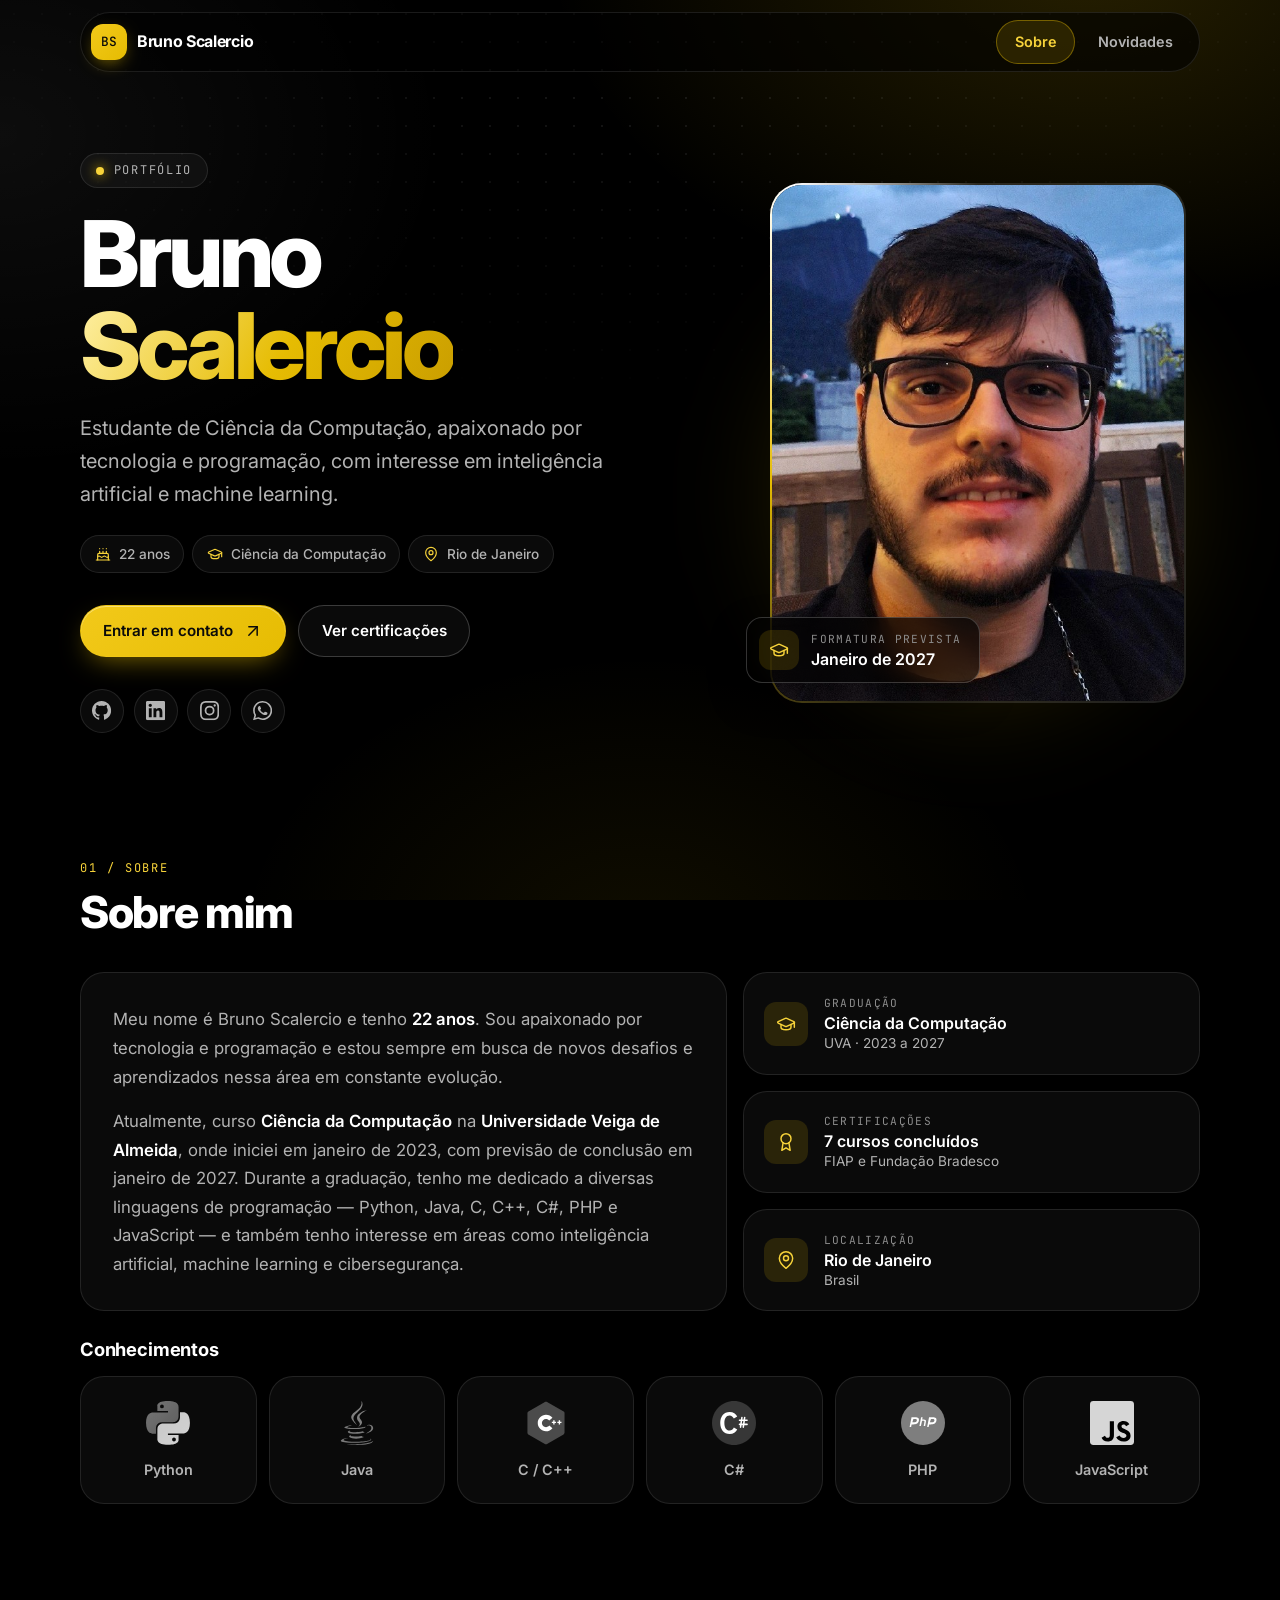
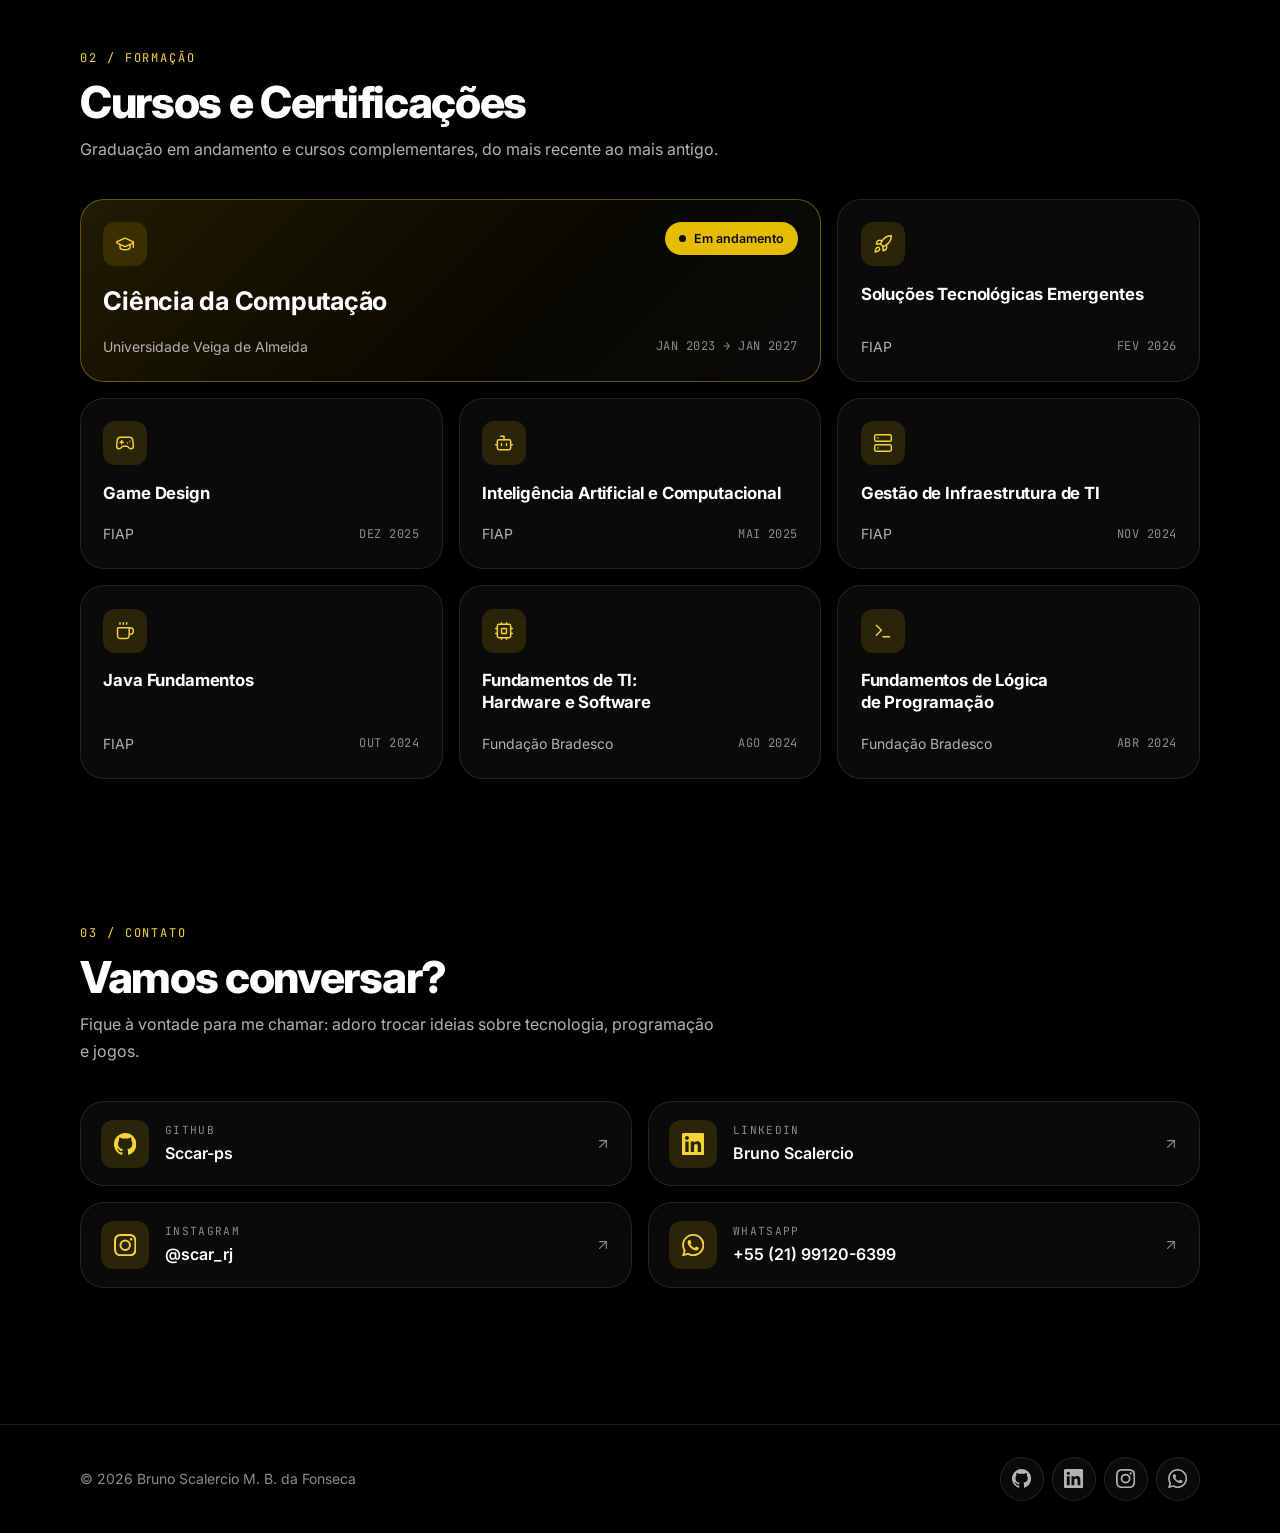
==== commit e643d8a6: "att Cores" ====
--- a/index.html
+++ b/index.html
@@ -6,15 +6,15 @@
   <meta name="viewport" content="width=device-width, initial-scale=1">
   <title>Bruno Scalercio — Portfólio | Ciência da Computação</title>
   <meta name="description" content="Portfólio de Bruno Scalercio, estudante de Ciência da Computação na Universidade Veiga de Almeida: sobre mim, conhecimentos, cursos e certificações, e contatos.">
-  <meta name="theme-color" content="#07070c">
+  <meta name="theme-color" content="#000000">
   <meta name="color-scheme" content="dark">
   <link rel="icon" href="assets/img/favicon-16x16.ico" sizes="any">
   <link rel="preconnect" href="https://fonts.googleapis.com">
   <link rel="preconnect" href="https://fonts.gstatic.com" crossorigin>
   <link href="https://fonts.googleapis.com/css2?family=Inter:wght@400;500;600;700;800&family=JetBrains+Mono:wght@500&display=swap" rel="stylesheet">
   <script>document.documentElement.classList.add('js')</script>
-  <link rel="stylesheet" href="css/main.css?v=20261008">
-  <script src="assets/js/script.js?v=20261008" defer></script>
+  <link rel="stylesheet" href="css/main.css?v=20261010">
+  <script src="assets/js/script.js?v=20261010" defer></script>
 </head>
 
 <body>
@@ -145,12 +145,12 @@
         <div class="bento__skills" id="conhecimentos">
           <h3 class="bento__heading" data-reveal>Conhecimentos</h3>
           <ul class="skills" data-stagger>
-            <li class="card skill" style="--brand: #3776ab" data-reveal><svg class="skill__icon" viewBox="0 0 256 255" aria-hidden="true" focusable="false"><defs><linearGradient id="pyA" x1="12.96%" y1="12.04%" x2="79.64%" y2="78.01%"><stop offset="0%" stop-color="#387EB8"/><stop offset="100%" stop-color="#366994"/></linearGradient><linearGradient id="pyB" x1="19.13%" y1="20.58%" x2="90.43%" y2="88.01%"><stop offset="0%" stop-color="#FFC836"/><stop offset="100%" stop-color="#FFD43B"/></linearGradient></defs><path d="M126.916.072c-64.832 0-60.784 28.115-60.784 28.115l.072 29.128h61.868v8.745H41.631S.145 61.355.145 126.77c0 65.417 36.21 63.097 36.21 63.097h21.61v-30.356s-1.165-36.21 35.632-36.21h61.362s34.475.557 34.475-33.319V33.97S194.67.072 126.916.072zM92.802 19.66a11.12 11.12 0 0 1 11.13 11.13 11.12 11.12 0 0 1-11.13 11.13 11.12 11.12 0 0 1-11.13-11.13 11.12 11.12 0 0 1 11.13-11.13z" fill="url(#pyA)"/><path d="M128.757 254.126c64.832 0 60.784-28.115 60.784-28.115l-.072-29.127H127.6v-8.745h86.441s41.486 4.705 41.486-60.712c0-65.416-36.21-63.096-36.21-63.096h-21.61v30.355s1.165 36.21-35.632 36.21h-61.362s-34.475-.557-34.475 33.32v56.013s-5.235 33.897 62.518 33.897zm34.114-19.586a11.12 11.12 0 0 1-11.13-11.13 11.12 11.12 0 0 1 11.13-11.131 11.12 11.12 0 0 1 11.13 11.13 11.12 11.12 0 0 1-11.13 11.13z" fill="url(#pyB)"/></svg><span class="skill__label">Python</span></li>
-            <li class="card skill" style="--brand: #e76f00" data-reveal><svg class="skill__icon" viewBox="0 0 256 346" aria-hidden="true" focusable="false"><path d="M82.554 267.473s-13.198 7.675 9.393 10.272c27.369 3.122 41.356 2.675 71.517-3.034 0 0 7.93 4.972 19.003 9.279-67.611 28.977-153.019-1.679-99.913-16.517M74.292 229.659s-14.803 10.958 7.805 13.296c29.236 3.016 52.324 3.263 92.276-4.43 0 0 5.526 5.602 14.215 8.666-81.747 23.904-172.842 1.885-114.296-17.532" fill="#5382A1"/><path d="M143.942 165.515c16.66 19.18-4.377 36.44-4.377 36.44s42.301-21.837 22.874-49.183c-18.144-25.5-32.059-38.172 43.268-81.858 0 0-118.238 29.53-61.765 94.6" fill="#E76F00"/><path d="M233.364 295.442s9.767 8.047-10.757 14.273c-39.026 11.823-162.432 15.393-196.714.471-12.323-5.36 10.787-12.8 18.056-14.362 7.581-1.644 11.914-1.337 11.914-1.337-13.705-9.655-88.583 18.957-38.034 27.15 137.853 22.356 251.292-10.066 215.535-26.195M88.9 190.48s-62.771 14.91-22.228 20.323c17.118 2.292 51.243 1.774 83.03-.89 25.978-2.19 52.063-6.85 52.063-6.85s-9.16 3.923-15.787 8.448c-63.744 16.765-186.886 8.966-151.435-8.183 29.981-14.492 54.358-12.848 54.358-12.848M201.506 253.422c64.8-33.672 34.839-66.03 13.927-61.67-5.126 1.066-7.411 1.99-7.411 1.99s1.903-2.98 5.537-4.27c41.37-14.545 73.187 42.897-13.355 65.647 0 .001 1.003-.895 1.302-1.697" fill="#5382A1"/><path d="M162.439.371s35.887 35.9-34.037 91.101c-56.071 44.282-12.786 69.53-.023 98.377-32.73-29.53-56.75-55.526-40.635-79.72C111.395 74.612 176.918 57.393 162.439.37" fill="#E76F00"/><path d="M95.268 344.665c62.199 3.982 157.712-2.209 159.974-31.64 0 0-4.348 11.158-51.404 20.018-53.088 9.99-118.564 8.824-157.399 2.421.001 0 7.96 6.58 48.83 9.201" fill="#5382A1"/></svg><span class="skill__label">Java</span></li>
-            <li class="card skill" style="--brand: #3b82c4" data-reveal><svg class="skill__icon" viewBox="0 0 128 128" aria-hidden="true" focusable="false"><path d="M117.5 33.5l.3-.2c-.6-1.1-1.5-2.1-2.4-2.6L67.1 2.9c-.8-.5-1.9-.7-3.1-.7-1.2 0-2.3.3-3.1.7l-48 27.9c-1.7 1-2.9 3.5-2.9 5.4v55.7c0 1.1.2 2.3.9 3.4l-.2.1c.5.8 1.2 1.5 1.9 1.9l48.2 27.9c.8.5 1.9.7 3.1.7 1.2 0 2.3-.3 3.1-.7l48-27.9c1.7-1 2.9-3.5 2.9-5.4V36.1c.1-.8 0-1.7-.4-2.6z" fill="#00599C"/><path d="M64 88c-13.3 0-24-10.7-24-24s10.7-24 24-24c7.6 0 14.4 3.5 18.8 9l-9.2 7.4C71.3 53.7 67.8 52 64 52c-6.6 0-12 5.4-12 12s5.4 12 12 12c3.8 0 7.3-1.7 9.6-4.4l9.2 7.4C78.4 84.5 71.6 88 64 88z" fill="#FFF"/><path d="M93 60h-4v-4h-4v4h-4v4h4v4h4v-4h4v-4zM109 60h-4v-4h-4v4h-4v4h4v4h4v-4h4v-4z" fill="#FFF"/></svg><span class="skill__label">C / C++</span></li>
-            <li class="card skill" style="--brand: #9b4f96" data-reveal><svg class="skill__icon" viewBox="0 0 128 128" aria-hidden="true" focusable="false"><path d="M64 0C28.7 0 0 28.7 0 64s28.7 64 64 64 64-28.7 64-64S99.3 0 64 0z" fill="#68217A"/><path d="M51.3 96C34.1 96 24 82.7 24 64s10.1-32 27.3-32c10.8 0 18.3 5.4 22.1 13.3l-9.8 5.7C61.1 46.1 56.8 42 51.3 42 40.8 42 36 51.2 36 64s4.8 22 15.3 22c5.5 0 9.8-4.1 12.3-9l9.8 5.7C69.6 90.6 62.1 96 51.3 96z" fill="#FFF"/><path d="M80 56h22M80 68h22" stroke="#FFF" stroke-width="4.5" stroke-linecap="round"/><path d="M87 48l-4 28M95 48l-4 28" stroke="#FFF" stroke-width="4.5" stroke-linecap="round"/></svg><span class="skill__label">C#</span></li>
-            <li class="card skill" style="--brand: #777bb4" data-reveal><svg class="skill__icon" viewBox="0 0 128 128" aria-hidden="true" focusable="false"><circle cx="64" cy="64" r="64" fill="#6181B6"/><path d="M25.6 72.7l5-25.3h10.4c4.5 0 7.6.8 9.3 2.4 1.8 1.6 2.3 4.1 1.7 7.5-.4 1.9-1.1 3.7-2.2 5.2-1.1 1.5-2.5 2.7-4.1 3.6-1.4.7-2.9 1.2-4.6 1.6-1.7.3-3.6.4-5.9.4h-4.3l-1.5 7.7h-4.4l.6-3.1zm7.4-10.6h3.8c2.9 0 5-.3 6.4-1 1.4-.7 2.3-2 2.8-3.9.4-1.7.2-2.8-.6-3.5-.8-.7-2.3-1-4.5-1h-4.8l-3.1 9.4zM53.5 72.7l5-25.3h4.4l-1.2 6.2h3.9c2.8 0 4.8.5 5.9 1.5 1.1 1 1.5 2.7 1 5.1l-2.2 12.4H66l2.1-11.8c.3-1.5.1-2.4-.3-2.9-.5-.4-1.5-.7-3-.7h-3.5l-3.4 15.3h-4.4v.2zM76.6 72.7l5-25.3h10.4c4.5 0 7.6.8 9.3 2.4 1.8 1.6 2.3 4.1 1.7 7.5-.4 1.9-1.1 3.7-2.2 5.2-1.1 1.5-2.5 2.7-4.1 3.6-1.4.7-2.9 1.2-4.6 1.6-1.7.3-3.6.4-5.9.4h-4.3l-1.5 7.7h-4.4l.6-3.1zm7.5-10.6h3.8c2.9 0 5-.3 6.4-1 1.4-.7 2.3-2 2.8-3.9.4-1.7.2-2.8-.6-3.5-.8-.7-2.3-1-4.5-1h-4.8l-3.1 9.4z" fill="#FFF"/></svg><span class="skill__label">PHP</span></li>
-            <li class="card skill" style="--brand: #f7df1e" data-reveal><svg class="skill__icon" viewBox="0 0 256 256" aria-hidden="true" focusable="false"><rect width="256" height="256" rx="20" fill="#F7DF1E"/><path d="M67.312 213.932l19.59-11.856c3.78 6.701 7.218 12.371 15.465 12.371 7.905 0 12.89-3.092 12.89-15.12v-81.798h24.057v82.138c0 24.917-14.606 36.259-35.916 36.259-19.245 0-30.416-9.967-36.087-21.996M152.381 211.354l19.588-11.341c5.157 8.421 11.859 14.607 23.715 14.607 9.969 0 16.325-4.984 16.325-11.858 0-8.248-6.53-11.17-17.528-15.98l-6.013-2.58c-17.357-7.387-28.87-16.667-28.87-36.257 0-18.044 13.747-31.792 35.228-31.792 15.294 0 26.292 5.328 34.196 19.247l-18.732 12.03c-4.125-7.389-8.591-10.31-15.465-10.31-7.046 0-11.514 4.468-11.514 10.31 0 7.217 4.468 10.14 14.778 14.608l6.014 2.577c20.45 8.765 31.963 17.7 31.963 37.804 0 21.654-17.012 33.51-39.867 33.51-22.339 0-36.774-10.654-43.819-24.574" fill="#000"/></svg><span class="skill__label">JavaScript</span></li>
+            <li class="card skill" data-reveal><svg class="skill__icon" viewBox="0 0 256 255" aria-hidden="true" focusable="false"><defs><linearGradient id="pyA" x1="12.96%" y1="12.04%" x2="79.64%" y2="78.01%"><stop offset="0%" stop-color="#387EB8"/><stop offset="100%" stop-color="#366994"/></linearGradient><linearGradient id="pyB" x1="19.13%" y1="20.58%" x2="90.43%" y2="88.01%"><stop offset="0%" stop-color="#FFC836"/><stop offset="100%" stop-color="#FFD43B"/></linearGradient></defs><path d="M126.916.072c-64.832 0-60.784 28.115-60.784 28.115l.072 29.128h61.868v8.745H41.631S.145 61.355.145 126.77c0 65.417 36.21 63.097 36.21 63.097h21.61v-30.356s-1.165-36.21 35.632-36.21h61.362s34.475.557 34.475-33.319V33.97S194.67.072 126.916.072zM92.802 19.66a11.12 11.12 0 0 1 11.13 11.13 11.12 11.12 0 0 1-11.13 11.13 11.12 11.12 0 0 1-11.13-11.13 11.12 11.12 0 0 1 11.13-11.13z" fill="url(#pyA)"/><path d="M128.757 254.126c64.832 0 60.784-28.115 60.784-28.115l-.072-29.127H127.6v-8.745h86.441s41.486 4.705 41.486-60.712c0-65.416-36.21-63.096-36.21-63.096h-21.61v30.355s1.165 36.21-35.632 36.21h-61.362s-34.475-.557-34.475 33.32v56.013s-5.235 33.897 62.518 33.897zm34.114-19.586a11.12 11.12 0 0 1-11.13-11.13 11.12 11.12 0 0 1 11.13-11.131 11.12 11.12 0 0 1 11.13 11.13 11.12 11.12 0 0 1-11.13 11.13z" fill="url(#pyB)"/></svg><span class="skill__label">Python</span></li>
+            <li class="card skill" data-reveal><svg class="skill__icon" viewBox="0 0 256 346" aria-hidden="true" focusable="false"><path d="M82.554 267.473s-13.198 7.675 9.393 10.272c27.369 3.122 41.356 2.675 71.517-3.034 0 0 7.93 4.972 19.003 9.279-67.611 28.977-153.019-1.679-99.913-16.517M74.292 229.659s-14.803 10.958 7.805 13.296c29.236 3.016 52.324 3.263 92.276-4.43 0 0 5.526 5.602 14.215 8.666-81.747 23.904-172.842 1.885-114.296-17.532" fill="#5382A1"/><path d="M143.942 165.515c16.66 19.18-4.377 36.44-4.377 36.44s42.301-21.837 22.874-49.183c-18.144-25.5-32.059-38.172 43.268-81.858 0 0-118.238 29.53-61.765 94.6" fill="#E76F00"/><path d="M233.364 295.442s9.767 8.047-10.757 14.273c-39.026 11.823-162.432 15.393-196.714.471-12.323-5.36 10.787-12.8 18.056-14.362 7.581-1.644 11.914-1.337 11.914-1.337-13.705-9.655-88.583 18.957-38.034 27.15 137.853 22.356 251.292-10.066 215.535-26.195M88.9 190.48s-62.771 14.91-22.228 20.323c17.118 2.292 51.243 1.774 83.03-.89 25.978-2.19 52.063-6.85 52.063-6.85s-9.16 3.923-15.787 8.448c-63.744 16.765-186.886 8.966-151.435-8.183 29.981-14.492 54.358-12.848 54.358-12.848M201.506 253.422c64.8-33.672 34.839-66.03 13.927-61.67-5.126 1.066-7.411 1.99-7.411 1.99s1.903-2.98 5.537-4.27c41.37-14.545 73.187 42.897-13.355 65.647 0 .001 1.003-.895 1.302-1.697" fill="#5382A1"/><path d="M162.439.371s35.887 35.9-34.037 91.101c-56.071 44.282-12.786 69.53-.023 98.377-32.73-29.53-56.75-55.526-40.635-79.72C111.395 74.612 176.918 57.393 162.439.37" fill="#E76F00"/><path d="M95.268 344.665c62.199 3.982 157.712-2.209 159.974-31.64 0 0-4.348 11.158-51.404 20.018-53.088 9.99-118.564 8.824-157.399 2.421.001 0 7.96 6.58 48.83 9.201" fill="#5382A1"/></svg><span class="skill__label">Java</span></li>
+            <li class="card skill" data-reveal><svg class="skill__icon" viewBox="0 0 128 128" aria-hidden="true" focusable="false"><path d="M117.5 33.5l.3-.2c-.6-1.1-1.5-2.1-2.4-2.6L67.1 2.9c-.8-.5-1.9-.7-3.1-.7-1.2 0-2.3.3-3.1.7l-48 27.9c-1.7 1-2.9 3.5-2.9 5.4v55.7c0 1.1.2 2.3.9 3.4l-.2.1c.5.8 1.2 1.5 1.9 1.9l48.2 27.9c.8.5 1.9.7 3.1.7 1.2 0 2.3-.3 3.1-.7l48-27.9c1.7-1 2.9-3.5 2.9-5.4V36.1c.1-.8 0-1.7-.4-2.6z" fill="#00599C"/><path d="M64 88c-13.3 0-24-10.7-24-24s10.7-24 24-24c7.6 0 14.4 3.5 18.8 9l-9.2 7.4C71.3 53.7 67.8 52 64 52c-6.6 0-12 5.4-12 12s5.4 12 12 12c3.8 0 7.3-1.7 9.6-4.4l9.2 7.4C78.4 84.5 71.6 88 64 88z" fill="#FFF"/><path d="M93 60h-4v-4h-4v4h-4v4h4v4h4v-4h4v-4zM109 60h-4v-4h-4v4h-4v4h4v4h4v-4h4v-4z" fill="#FFF"/></svg><span class="skill__label">C / C++</span></li>
+            <li class="card skill" data-reveal><svg class="skill__icon" viewBox="0 0 128 128" aria-hidden="true" focusable="false"><path d="M64 0C28.7 0 0 28.7 0 64s28.7 64 64 64 64-28.7 64-64S99.3 0 64 0z" fill="#68217A"/><path d="M51.3 96C34.1 96 24 82.7 24 64s10.1-32 27.3-32c10.8 0 18.3 5.4 22.1 13.3l-9.8 5.7C61.1 46.1 56.8 42 51.3 42 40.8 42 36 51.2 36 64s4.8 22 15.3 22c5.5 0 9.8-4.1 12.3-9l9.8 5.7C69.6 90.6 62.1 96 51.3 96z" fill="#FFF"/><path d="M80 56h22M80 68h22" stroke="#FFF" stroke-width="4.5" stroke-linecap="round"/><path d="M87 48l-4 28M95 48l-4 28" stroke="#FFF" stroke-width="4.5" stroke-linecap="round"/></svg><span class="skill__label">C#</span></li>
+            <li class="card skill" data-reveal><svg class="skill__icon" viewBox="0 0 128 128" aria-hidden="true" focusable="false"><circle cx="64" cy="64" r="64" fill="#6181B6"/><path d="M25.6 72.7l5-25.3h10.4c4.5 0 7.6.8 9.3 2.4 1.8 1.6 2.3 4.1 1.7 7.5-.4 1.9-1.1 3.7-2.2 5.2-1.1 1.5-2.5 2.7-4.1 3.6-1.4.7-2.9 1.2-4.6 1.6-1.7.3-3.6.4-5.9.4h-4.3l-1.5 7.7h-4.4l.6-3.1zm7.4-10.6h3.8c2.9 0 5-.3 6.4-1 1.4-.7 2.3-2 2.8-3.9.4-1.7.2-2.8-.6-3.5-.8-.7-2.3-1-4.5-1h-4.8l-3.1 9.4zM53.5 72.7l5-25.3h4.4l-1.2 6.2h3.9c2.8 0 4.8.5 5.9 1.5 1.1 1 1.5 2.7 1 5.1l-2.2 12.4H66l2.1-11.8c.3-1.5.1-2.4-.3-2.9-.5-.4-1.5-.7-3-.7h-3.5l-3.4 15.3h-4.4v.2zM76.6 72.7l5-25.3h10.4c4.5 0 7.6.8 9.3 2.4 1.8 1.6 2.3 4.1 1.7 7.5-.4 1.9-1.1 3.7-2.2 5.2-1.1 1.5-2.5 2.7-4.1 3.6-1.4.7-2.9 1.2-4.6 1.6-1.7.3-3.6.4-5.9.4h-4.3l-1.5 7.7h-4.4l.6-3.1zm7.5-10.6h3.8c2.9 0 5-.3 6.4-1 1.4-.7 2.3-2 2.8-3.9.4-1.7.2-2.8-.6-3.5-.8-.7-2.3-1-4.5-1h-4.8l-3.1 9.4z" fill="#FFF"/></svg><span class="skill__label">PHP</span></li>
+            <li class="card skill" data-reveal><svg class="skill__icon" viewBox="0 0 256 256" aria-hidden="true" focusable="false"><rect width="256" height="256" rx="20" fill="#F7DF1E"/><path d="M67.312 213.932l19.59-11.856c3.78 6.701 7.218 12.371 15.465 12.371 7.905 0 12.89-3.092 12.89-15.12v-81.798h24.057v82.138c0 24.917-14.606 36.259-35.916 36.259-19.245 0-30.416-9.967-36.087-21.996M152.381 211.354l19.588-11.341c5.157 8.421 11.859 14.607 23.715 14.607 9.969 0 16.325-4.984 16.325-11.858 0-8.248-6.53-11.17-17.528-15.98l-6.013-2.58c-17.357-7.387-28.87-16.667-28.87-36.257 0-18.044 13.747-31.792 35.228-31.792 15.294 0 26.292 5.328 34.196 19.247l-18.732 12.03c-4.125-7.389-8.591-10.31-15.465-10.31-7.046 0-11.514 4.468-11.514 10.31 0 7.217 4.468 10.14 14.778 14.608l6.014 2.577c20.45 8.765 31.963 17.7 31.963 37.804 0 21.654-17.012 33.51-39.867 33.51-22.339 0-36.774-10.654-43.819-24.574" fill="#000"/></svg><span class="skill__label">JavaScript</span></li>
           </ul>
         </div>
       </div>
@@ -221,25 +221,25 @@
       </header>
 
       <div class="contact" data-stagger>
-        <a class="card contact-card" style="--brand: #a1a1aa" href="https://github.com/Sccar-ps" target="_blank" rel="noopener noreferrer" data-reveal>
+        <a class="card contact-card" href="https://github.com/Sccar-ps" target="_blank" rel="noopener noreferrer" data-reveal>
           <span class="contact-card__icon"><svg class="icon icon--brand" aria-hidden="true"><use href="#i-github"/></svg></span>
           <span class="contact-card__info"><span class="contact-card__label">GitHub</span><span class="contact-card__value">Sccar-ps</span></span>
           <svg class="icon contact-card__arrow" aria-hidden="true"><use href="#i-arrow-up-right"/></svg>
           <span class="sr-only">(abre em nova aba)</span>
         </a>
-        <a class="card contact-card" style="--brand: #0a66c2" href="https://www.linkedin.com/in/bruno-scalercio-30b161272/" target="_blank" rel="noopener noreferrer" data-reveal>
+        <a class="card contact-card" href="https://www.linkedin.com/in/bruno-scalercio-30b161272/" target="_blank" rel="noopener noreferrer" data-reveal>
           <span class="contact-card__icon"><svg class="icon icon--brand" aria-hidden="true"><use href="#i-linkedin"/></svg></span>
           <span class="contact-card__info"><span class="contact-card__label">LinkedIn</span><span class="contact-card__value">Bruno Scalercio</span></span>
           <svg class="icon contact-card__arrow" aria-hidden="true"><use href="#i-arrow-up-right"/></svg>
           <span class="sr-only">(abre em nova aba)</span>
         </a>
-        <a class="card contact-card" style="--brand: #e4405f" href="https://www.instagram.com/scar_rj/" target="_blank" rel="noopener noreferrer" data-reveal>
+        <a class="card contact-card" href="https://www.instagram.com/scar_rj/" target="_blank" rel="noopener noreferrer" data-reveal>
           <span class="contact-card__icon"><svg class="icon icon--brand" aria-hidden="true"><use href="#i-instagram"/></svg></span>
           <span class="contact-card__info"><span class="contact-card__label">Instagram</span><span class="contact-card__value">@scar_rj</span></span>
           <svg class="icon contact-card__arrow" aria-hidden="true"><use href="#i-arrow-up-right"/></svg>
           <span class="sr-only">(abre em nova aba)</span>
         </a>
-        <a class="card contact-card" style="--brand: #25d366" href="https://wa.me/5521991206399" target="_blank" rel="noopener noreferrer" data-reveal>
+        <a class="card contact-card" href="https://wa.me/5521991206399" target="_blank" rel="noopener noreferrer" data-reveal>
           <span class="contact-card__icon"><svg class="icon icon--brand" aria-hidden="true"><use href="#i-whatsapp"/></svg></span>
           <span class="contact-card__info"><span class="contact-card__label">WhatsApp</span><span class="contact-card__value">+55 (21) 99120-6399</span></span>
           <svg class="icon contact-card__arrow" aria-hidden="true"><use href="#i-arrow-up-right"/></svg>
@@ -247,6 +247,10 @@
         </a>
       </div>
     </section>
+
+    <div class="scroll-top-anchor">
+      <button class="scroll-top" type="button" aria-label="Voltar ao topo"><svg class="icon" aria-hidden="true"><use href="#i-arrow-up"/></svg></button>
+    </div>
   </main>
 
   <footer class="site-footer">
@@ -261,7 +265,6 @@
     </div>
   </footer>
 
-  <button class="scroll-top" type="button" aria-label="Voltar ao topo"><svg class="icon" aria-hidden="true"><use href="#i-arrow-up"/></svg></button>
 </body>
 <!-- BRUNO SCALERCIO MARQUES BORGES DA FONSECA - 1230112185-->
 </html>
--- a/css/main.css
+++ b/css/main.css
@@ -1,14 +1,14 @@
-@import url("./variables/tokens.css?v=20261008");
-@import url("./base/reset.css?v=20261008");
-@import url("./base/base.css?v=20261008");
-@import url("./layout/grid.css?v=20261008");
-@import url("./layout/header.css?v=20261008");
-@import url("./layout/footer.css?v=20261008");
-@import url("./components/button.css?v=20261008");
-@import url("./components/card.css?v=20261008");
-@import url("./components/hero.css?v=20261008");
-@import url("./components/skills.css?v=20261008");
-@import url("./components/certifications.css?v=20261008");
-@import url("./components/contact.css?v=20261008");
-@import url("./components/timeline.css?v=20261008");
-@import url("./utilities/utilities.css?v=20261008");
+@import url("./variables/tokens.css?v=20261010");
+@import url("./base/reset.css?v=20261010");
+@import url("./base/base.css?v=20261010");
+@import url("./layout/grid.css?v=20261010");
+@import url("./layout/header.css?v=20261010");
+@import url("./layout/footer.css?v=20261010");
+@import url("./components/button.css?v=20261010");
+@import url("./components/card.css?v=20261010");
+@import url("./components/hero.css?v=20261010");
+@import url("./components/skills.css?v=20261010");
+@import url("./components/certifications.css?v=20261010");
+@import url("./components/contact.css?v=20261010");
+@import url("./components/timeline.css?v=20261010");
+@import url("./utilities/utilities.css?v=20261010");
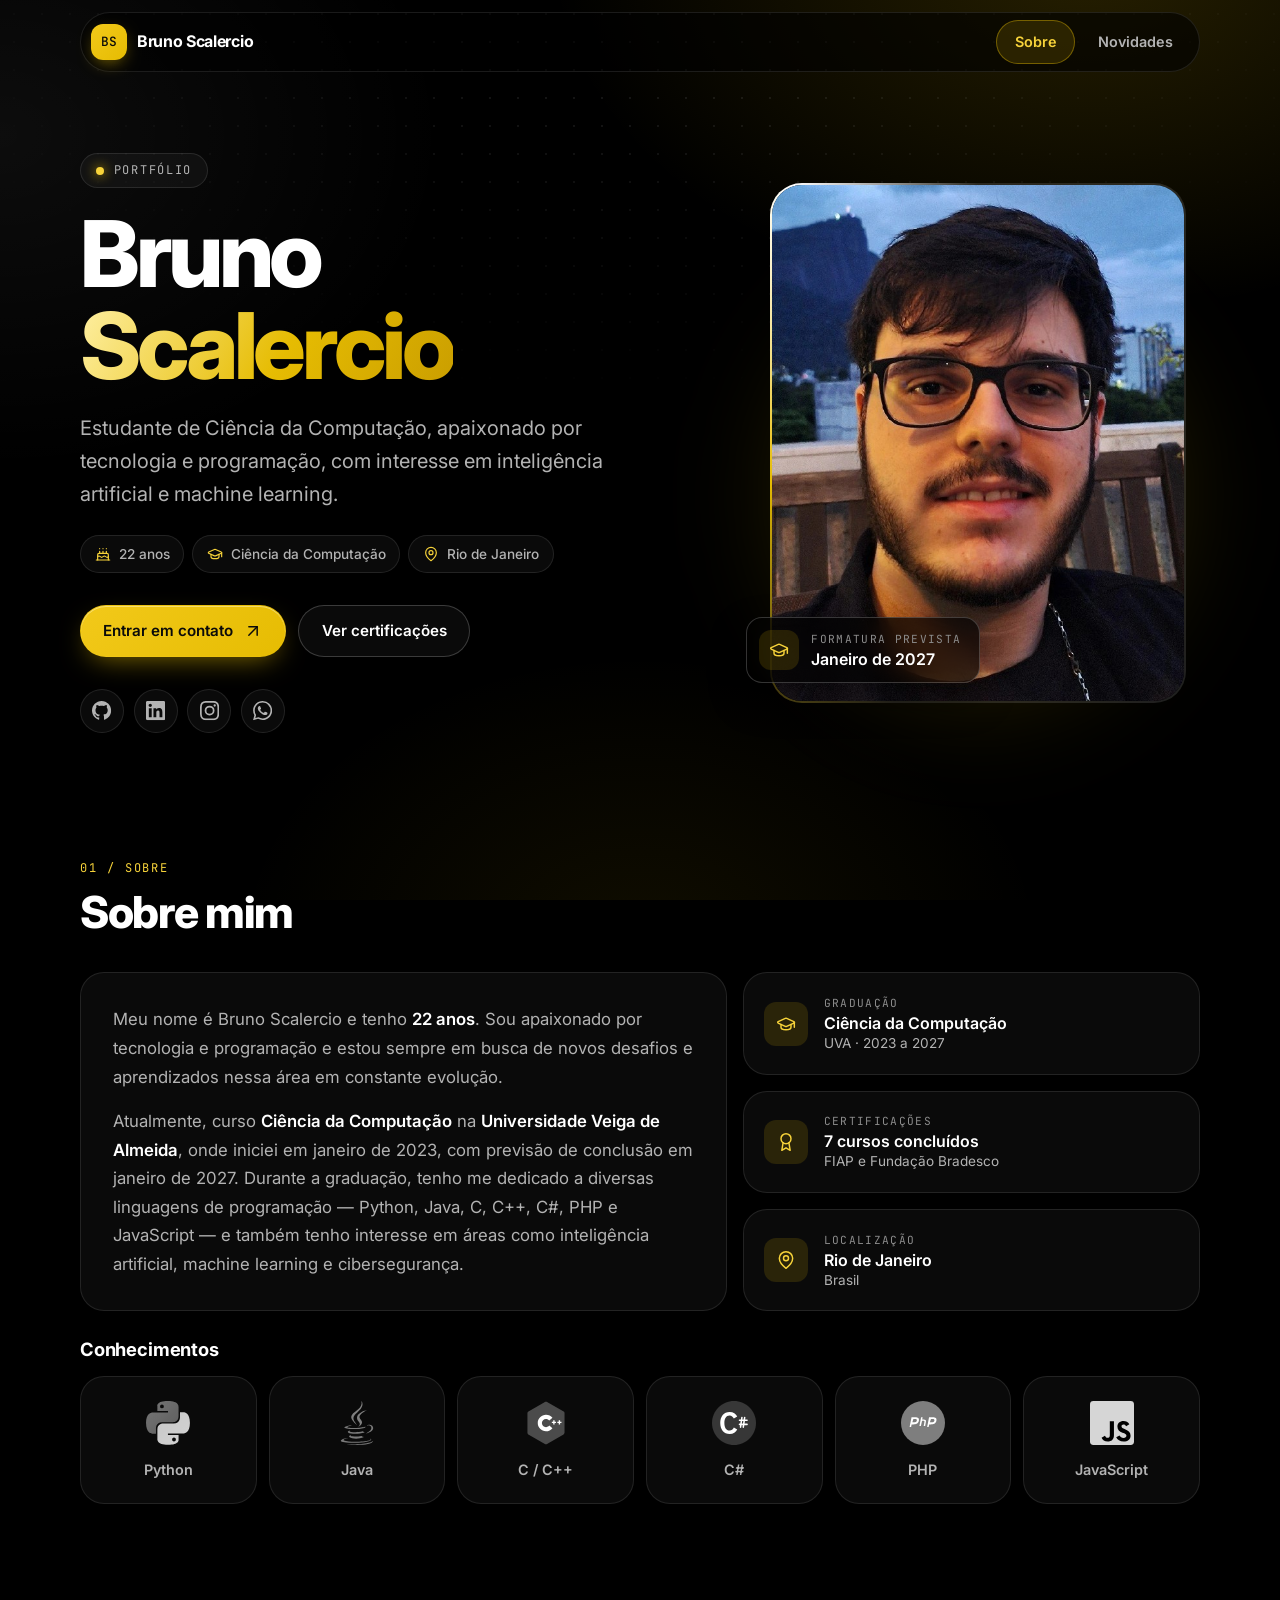
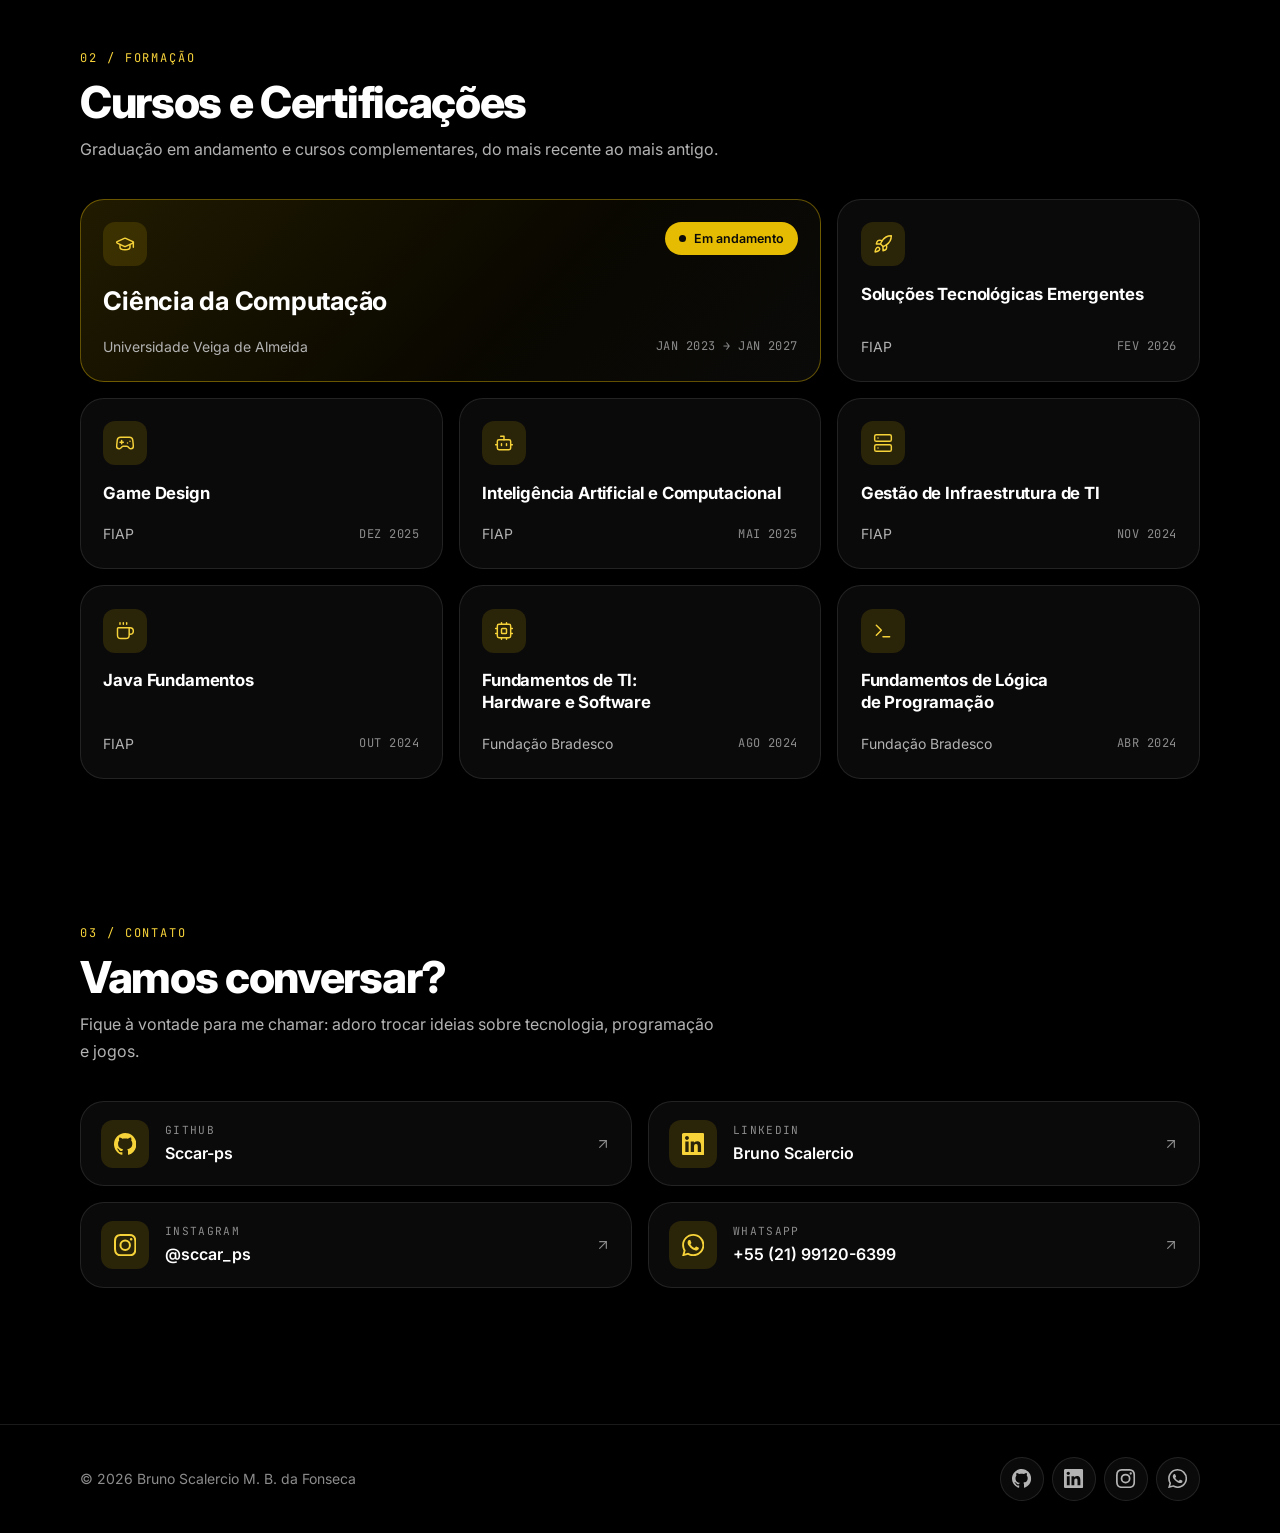
==== commit a96a21f2: "att links" ====
--- a/index.html
+++ b/index.html
@@ -13,8 +13,8 @@
   <link rel="preconnect" href="https://fonts.gstatic.com" crossorigin>
   <link href="https://fonts.googleapis.com/css2?family=Inter:wght@400;500;600;700;800&family=JetBrains+Mono:wght@500&display=swap" rel="stylesheet">
   <script>document.documentElement.classList.add('js')</script>
-  <link rel="stylesheet" href="css/main.css?v=20261010">
-  <script src="assets/js/script.js?v=20261010" defer></script>
+  <link rel="stylesheet" href="css/main.css?v=20261011">
+  <script src="assets/js/script.js?v=20261011" defer></script>
 </head>
 
 <body>
@@ -80,7 +80,7 @@
         <div class="hero__social" data-reveal>
           <a class="icon-btn" href="https://github.com/Sccar-ps" target="_blank" rel="noopener noreferrer" aria-label="GitHub (abre em nova aba)" title="GitHub"><svg class="icon icon--brand" aria-hidden="true"><use href="#i-github"/></svg></a>
           <a class="icon-btn" href="https://www.linkedin.com/in/bruno-scalercio-30b161272/" target="_blank" rel="noopener noreferrer" aria-label="LinkedIn (abre em nova aba)" title="LinkedIn"><svg class="icon icon--brand" aria-hidden="true"><use href="#i-linkedin"/></svg></a>
-          <a class="icon-btn" href="https://www.instagram.com/scar_rj/" target="_blank" rel="noopener noreferrer" aria-label="Instagram (abre em nova aba)" title="Instagram"><svg class="icon icon--brand" aria-hidden="true"><use href="#i-instagram"/></svg></a>
+          <a class="icon-btn" href="https://www.instagram.com/sccar_ps/" target="_blank" rel="noopener noreferrer" aria-label="Instagram (abre em nova aba)" title="Instagram"><svg class="icon icon--brand" aria-hidden="true"><use href="#i-instagram"/></svg></a>
           <a class="icon-btn" href="https://wa.me/5521991206399" target="_blank" rel="noopener noreferrer" aria-label="WhatsApp (abre em nova aba)" title="WhatsApp"><svg class="icon icon--brand" aria-hidden="true"><use href="#i-whatsapp"/></svg></a>
         </div>
       </div>
@@ -233,9 +233,9 @@
           <svg class="icon contact-card__arrow" aria-hidden="true"><use href="#i-arrow-up-right"/></svg>
           <span class="sr-only">(abre em nova aba)</span>
         </a>
-        <a class="card contact-card" href="https://www.instagram.com/scar_rj/" target="_blank" rel="noopener noreferrer" data-reveal>
+        <a class="card contact-card" href="https://www.instagram.com/sccar_ps/" target="_blank" rel="noopener noreferrer" data-reveal>
           <span class="contact-card__icon"><svg class="icon icon--brand" aria-hidden="true"><use href="#i-instagram"/></svg></span>
-          <span class="contact-card__info"><span class="contact-card__label">Instagram</span><span class="contact-card__value">@scar_rj</span></span>
+          <span class="contact-card__info"><span class="contact-card__label">Instagram</span><span class="contact-card__value">@sccar_ps</span></span>
           <svg class="icon contact-card__arrow" aria-hidden="true"><use href="#i-arrow-up-right"/></svg>
           <span class="sr-only">(abre em nova aba)</span>
         </a>
@@ -259,7 +259,7 @@
       <div class="site-footer__social">
         <a class="icon-btn" href="https://github.com/Sccar-ps" target="_blank" rel="noopener noreferrer" aria-label="GitHub (abre em nova aba)" title="GitHub"><svg class="icon icon--brand" aria-hidden="true"><use href="#i-github"/></svg></a>
         <a class="icon-btn" href="https://www.linkedin.com/in/bruno-scalercio-30b161272/" target="_blank" rel="noopener noreferrer" aria-label="LinkedIn (abre em nova aba)" title="LinkedIn"><svg class="icon icon--brand" aria-hidden="true"><use href="#i-linkedin"/></svg></a>
-        <a class="icon-btn" href="https://www.instagram.com/scar_rj/" target="_blank" rel="noopener noreferrer" aria-label="Instagram (abre em nova aba)" title="Instagram"><svg class="icon icon--brand" aria-hidden="true"><use href="#i-instagram"/></svg></a>
+        <a class="icon-btn" href="https://www.instagram.com/sccar_ps/" target="_blank" rel="noopener noreferrer" aria-label="Instagram (abre em nova aba)" title="Instagram"><svg class="icon icon--brand" aria-hidden="true"><use href="#i-instagram"/></svg></a>
         <a class="icon-btn" href="https://wa.me/5521991206399" target="_blank" rel="noopener noreferrer" aria-label="WhatsApp (abre em nova aba)" title="WhatsApp"><svg class="icon icon--brand" aria-hidden="true"><use href="#i-whatsapp"/></svg></a>
       </div>
     </div>
--- a/css/main.css
+++ b/css/main.css
@@ -1,14 +1,14 @@
-@import url("./variables/tokens.css?v=20261010");
-@import url("./base/reset.css?v=20261010");
-@import url("./base/base.css?v=20261010");
-@import url("./layout/grid.css?v=20261010");
-@import url("./layout/header.css?v=20261010");
-@import url("./layout/footer.css?v=20261010");
-@import url("./components/button.css?v=20261010");
-@import url("./components/card.css?v=20261010");
-@import url("./components/hero.css?v=20261010");
-@import url("./components/skills.css?v=20261010");
-@import url("./components/certifications.css?v=20261010");
-@import url("./components/contact.css?v=20261010");
-@import url("./components/timeline.css?v=20261010");
-@import url("./utilities/utilities.css?v=20261010");
+@import url("./variables/tokens.css?v=20261011");
+@import url("./base/reset.css?v=20261011");
+@import url("./base/base.css?v=20261011");
+@import url("./layout/grid.css?v=20261011");
+@import url("./layout/header.css?v=20261011");
+@import url("./layout/footer.css?v=20261011");
+@import url("./components/button.css?v=20261011");
+@import url("./components/card.css?v=20261011");
+@import url("./components/hero.css?v=20261011");
+@import url("./components/skills.css?v=20261011");
+@import url("./components/certifications.css?v=20261011");
+@import url("./components/contact.css?v=20261011");
+@import url("./components/timeline.css?v=20261011");
+@import url("./utilities/utilities.css?v=20261011");
